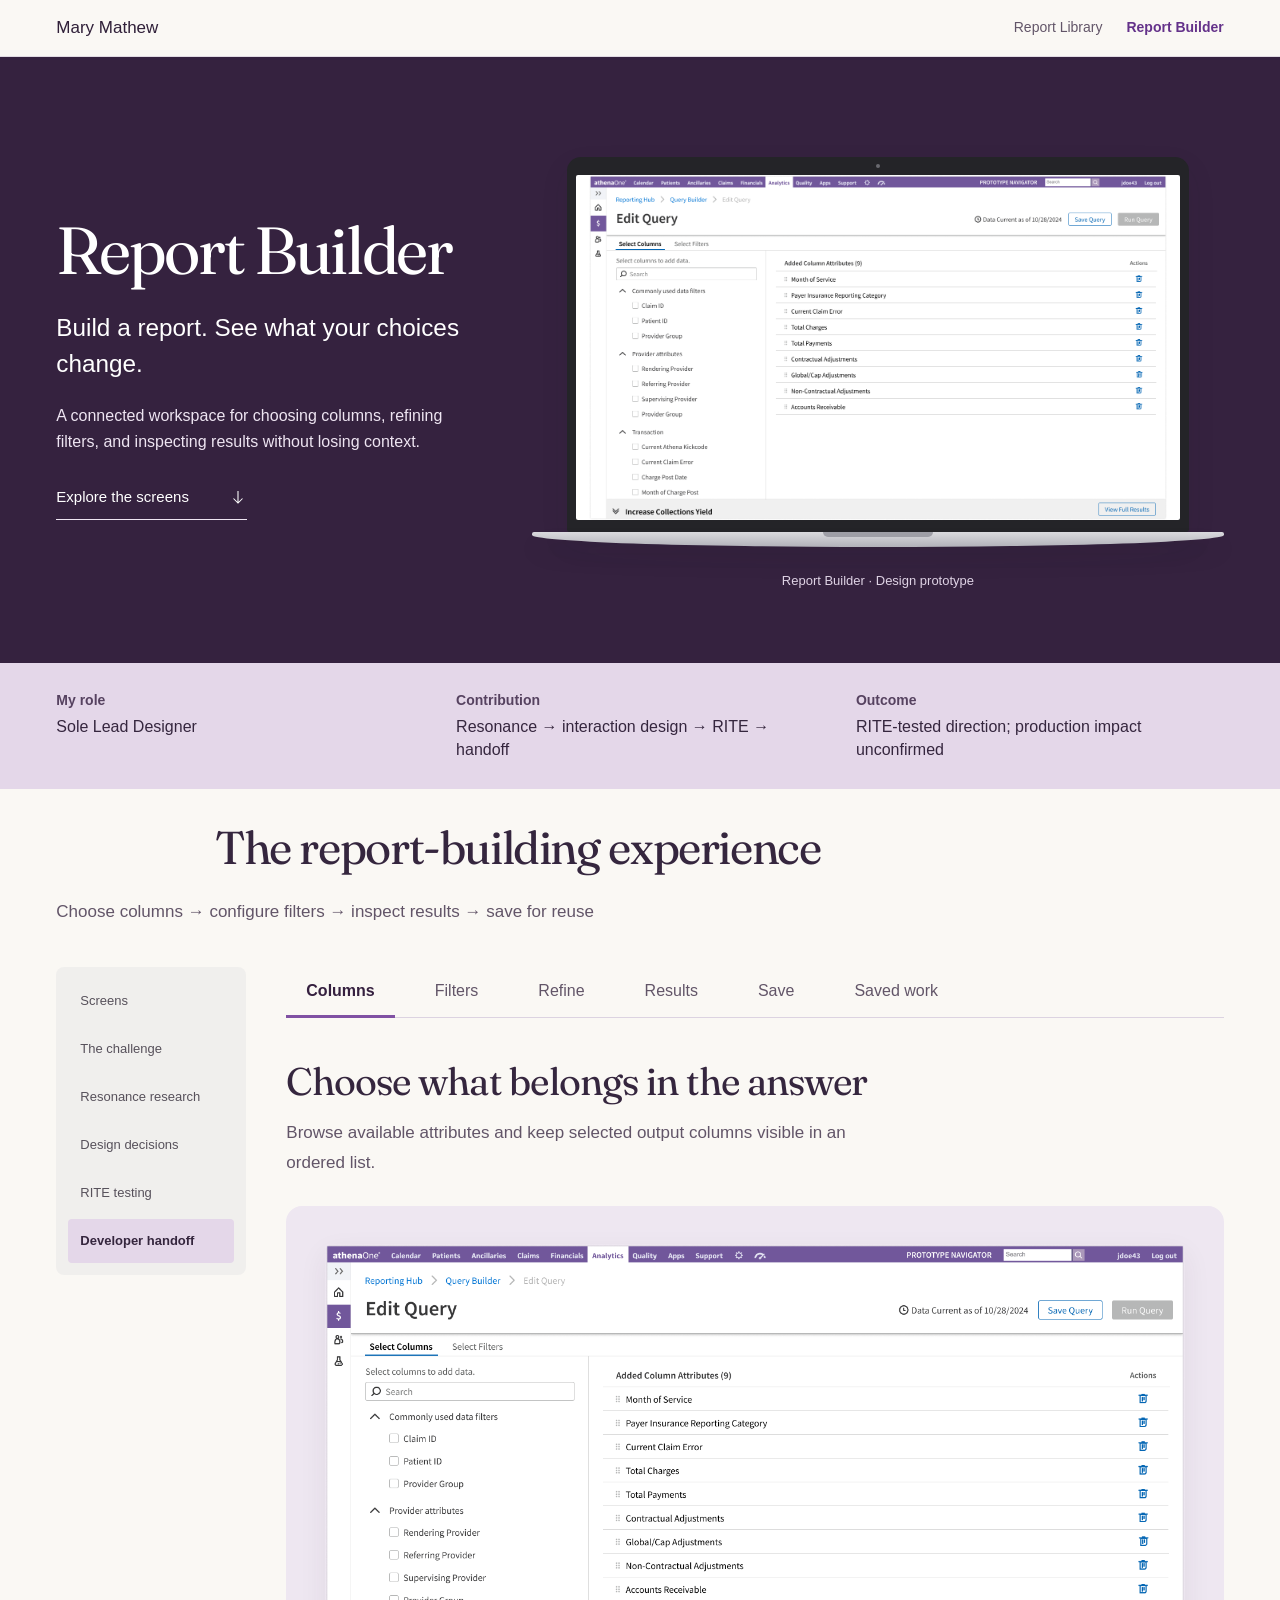
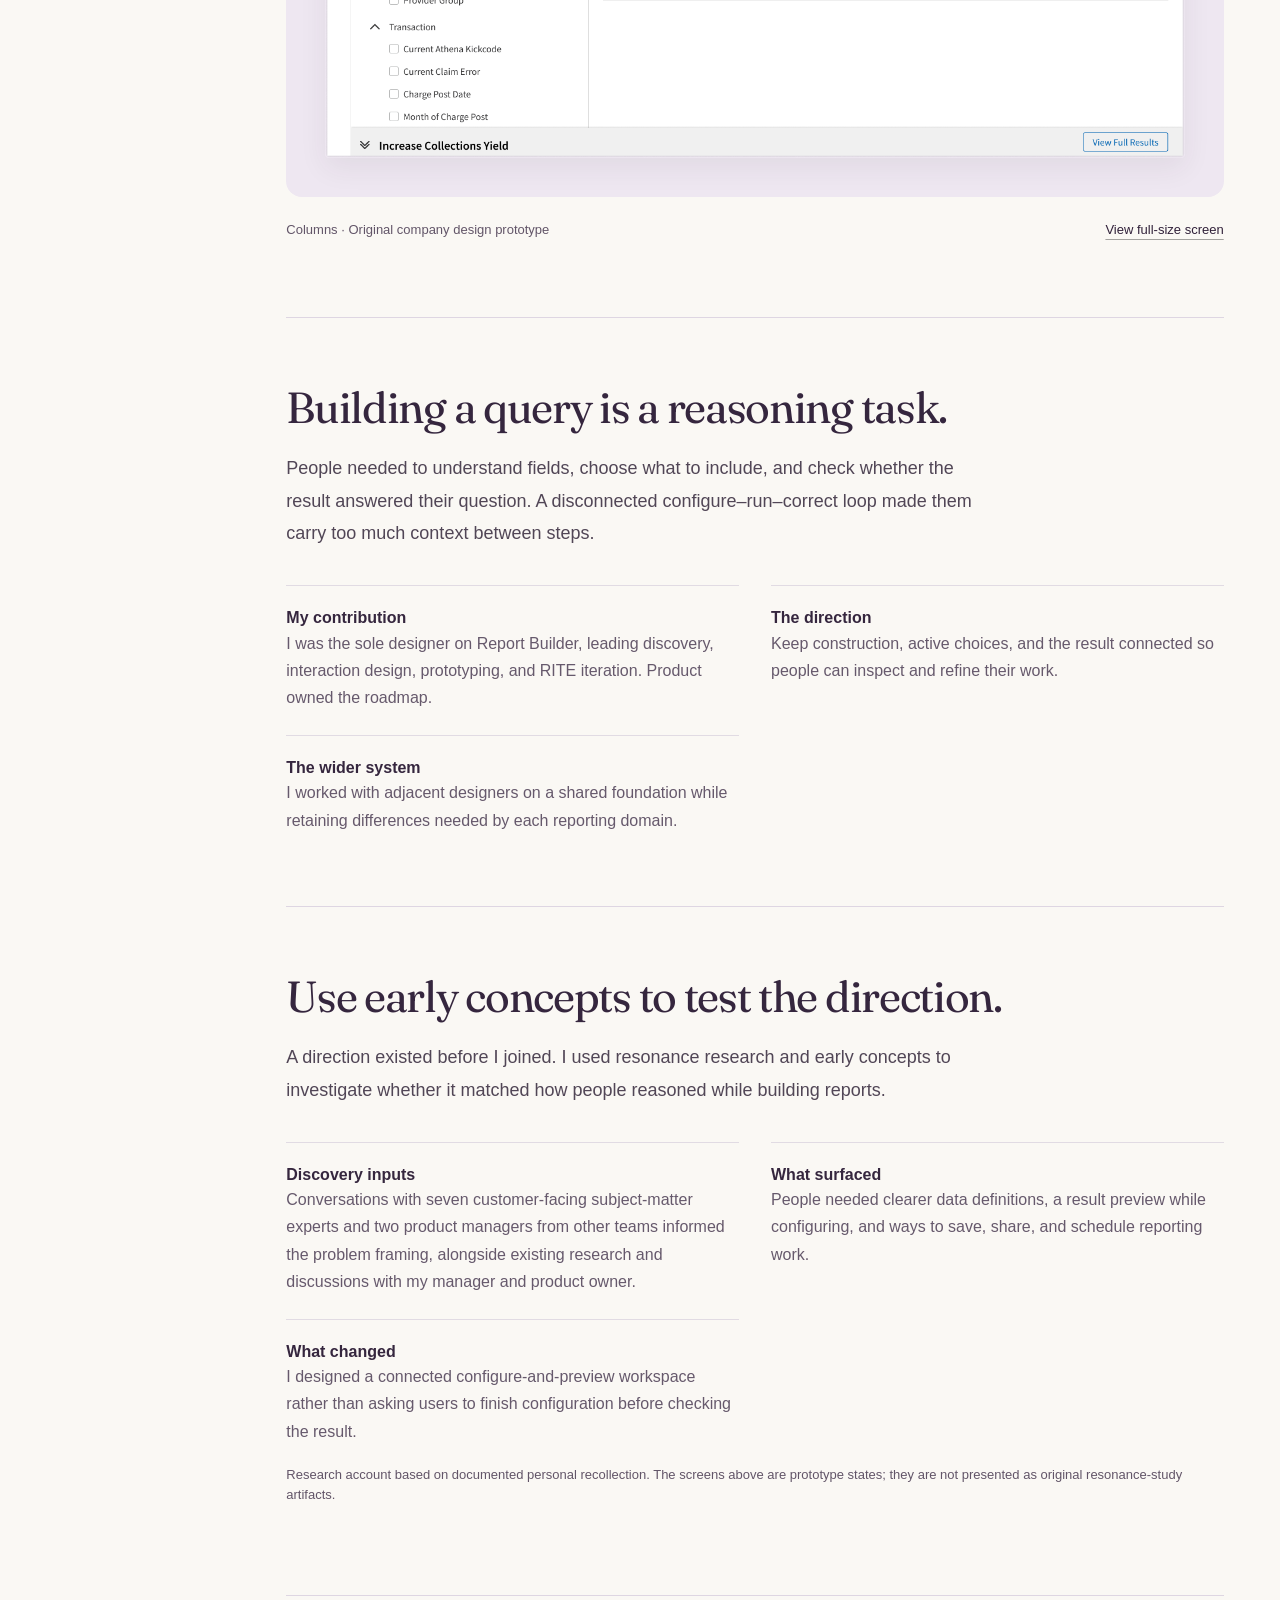
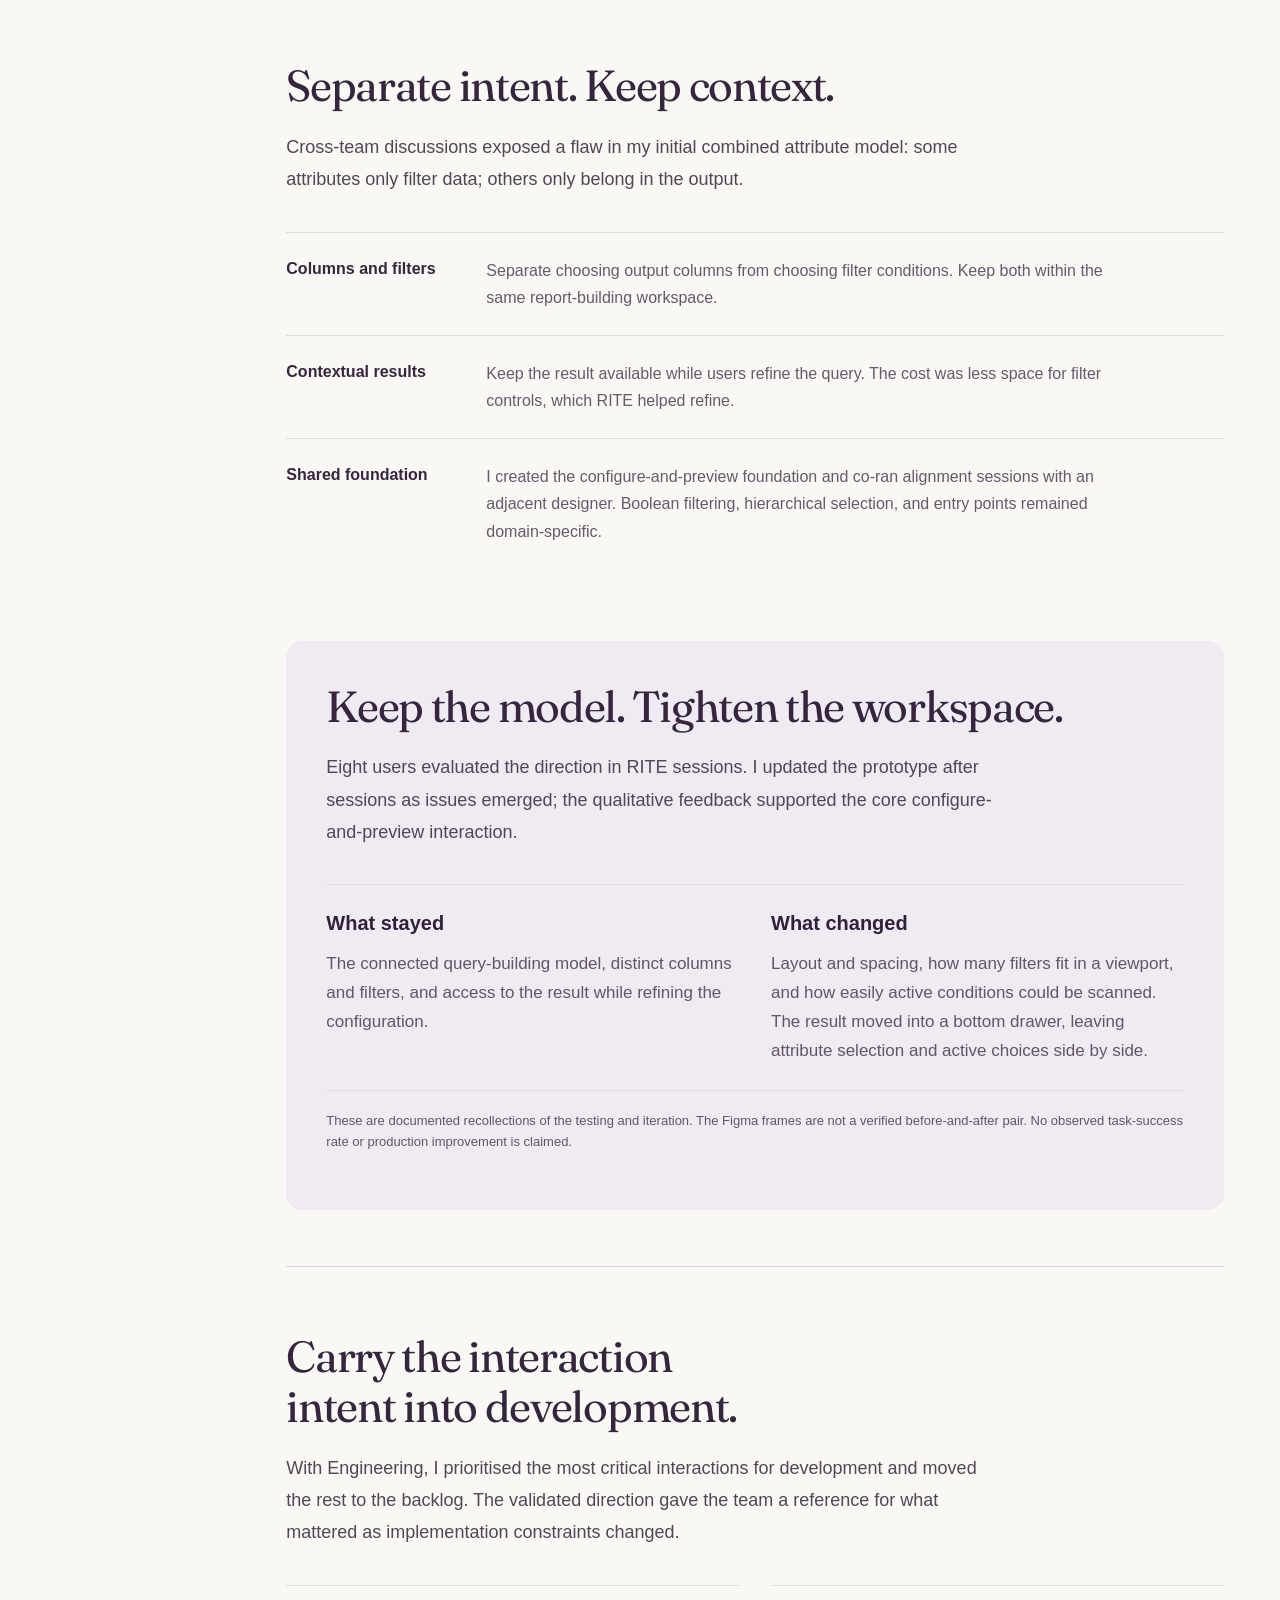
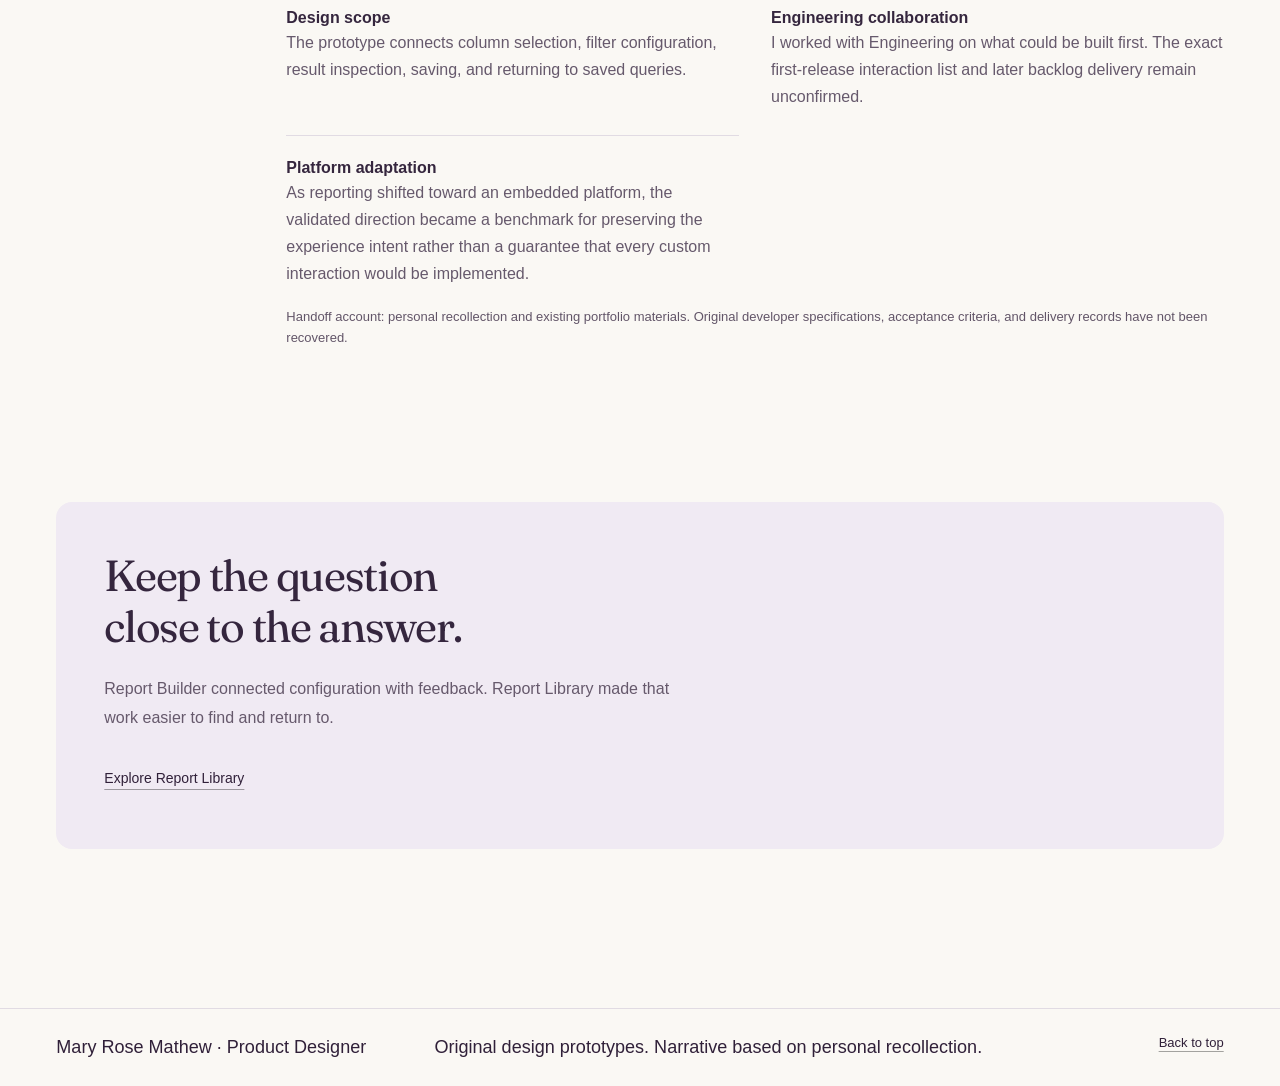
==== report-builder/index.html @ d2780795 "Add Report Builder case study and slim project navigation" ====
<!doctype html><html lang="en"><head><meta charset="utf-8"><meta name="viewport" content="width=device-width,initial-scale=1,viewport-fit=cover"><meta name="robots" content="noindex,nofollow,noarchive"><meta name="referrer" content="no-referrer"><title>Report Builder — Mary Rose Mathew</title><link rel="stylesheet" href="../style.css"><link rel="stylesheet" href="../presentation.css?v=20261110-rail-clearance"><link rel="stylesheet" href="../project-nav.css?v=slim-links1"></head><body class="rl-presentation builder-presentation"><a class="skip" href="#main">Skip to presentation</a><header class="presentation-header"><a href="#top" class="site-name">Mary Mathew</a><nav class="project-nav" aria-label="Reporting projects"><a href="../">Report Library</a><a href="./" aria-current="page">Report Builder</a></nav></header><main id="main"><section class="cover" id="top"><div class="cover-copy"><h1>Report <span class="title-library">Builder</span></h1><p class="cover-lede">Build a report. See what your choices change.</p><p class="cover-intro">A connected workspace for choosing columns, refining filters, and inspecting results without losing context.</p><a class="begin" href="#screen-title">Explore the screens <svg viewBox="0 0 24 24" aria-hidden="true"><path d="M12 4v16m-6-6 6 6 6-6"/></svg></a></div><figure class="hero-laptop"><a class="laptop-link" href="screens/edit.png" target="_blank" rel="noopener" aria-label="View Report Builder screen at full size"><div class="laptop-display"><span class="laptop-camera" aria-hidden="true"></span><img src="screens/edit.png" width="1448" height="865" alt="Report Builder column selection workspace displayed in a laptop screen." fetchpriority="high"></div><div class="laptop-base" aria-hidden="true"><span></span></div></a><figcaption>Report Builder · Design prototype</figcaption></figure><dl class="project-meta"><div><dt>My role</dt><dd>Sole Lead Designer</dd></div><div><dt>Contribution</dt><dd>Resonance → interaction design → RITE → handoff</dd></div><div><dt>Outcome</dt><dd>RITE-tested direction; production impact unconfirmed</dd></div></dl></section><section class="screen-showcase" id="final-screens" aria-labelledby="screen-title"><div class="screen-heading"><h2 id="screen-title">The report-building experience</h2></div><p class="builder-summary">Choose columns → configure filters → inspect results → save for reuse</p></section><div class="case-layout"><nav class="chapter-nav" aria-label="Presentation chapters"><a href="#final-home">Screens</a><a href="#context">The challenge</a><a href="#resonance">Resonance research</a><a href="#decisions">Design decisions</a><a href="#validation">RITE testing</a><a href="#handoff">Developer handoff</a></nav><div class="case-content"><section class="screen-showcase screen-panels" aria-label="Report Builder screens"><div class="screen-index" role="tablist" aria-label="Report Builder workflow"><button type="button" role="tab" id="tab-final-home" aria-controls="final-home" aria-selected="true" tabindex="0">Columns</button><button type="button" role="tab" id="tab-final-detail" aria-controls="final-detail" aria-selected="false" tabindex="-1">Filters</button><button type="button" role="tab" id="tab-final-configured" aria-controls="final-configured" aria-selected="false" tabindex="-1">Refine</button><button type="button" role="tab" id="tab-final-inbox" aria-controls="final-inbox" aria-selected="false" tabindex="-1">Results</button><button type="button" role="tab" id="tab-final-save" aria-controls="final-save" aria-selected="false" tabindex="-1">Save</button><button type="button" role="tab" id="tab-final-saved" aria-controls="final-saved" aria-selected="false" tabindex="-1">Saved work</button></div><article class="final-screen-story" id="final-home" role="tabpanel" aria-labelledby="tab-final-home" tabindex="0"><div class="screen-story-heading"><h3>Choose what belongs in the answer</h3><p>Browse available attributes and keep selected output columns visible in an ordered list.</p></div><figure class="product-screen original-screen"><a href="screens/edit.png" target="_blank" rel="noopener" aria-label="Open Columns screen at full size"><img src="screens/edit.png" alt="Report Builder prototype: Browse available attributes and keep selected output columns visible in an ordered list." loading="lazy" width="1448" height="865"></a><figcaption><span>Columns · Original company design prototype</span><a href="screens/edit.png" target="_blank" rel="noopener">View full-size screen</a></figcaption></figure></article><article class="final-screen-story" id="final-detail" role="tabpanel" aria-labelledby="tab-final-detail" tabindex="0" hidden><div class="screen-story-heading"><h3>Make the conditions explicit</h3><p>Choose filters separately from output columns, then inspect their configured values in the same workspace.</p></div><figure class="product-screen original-screen"><a href="screens/filters.png" target="_blank" rel="noopener" aria-label="Open Filters screen at full size"><img src="screens/filters.png" alt="Report Builder prototype: Choose filters separately from output columns, then inspect their configured values in the same workspace." loading="lazy" width="1448" height="865"></a><figcaption><span>Filters · Original company design prototype</span><a href="screens/filters.png" target="_blank" rel="noopener">View full-size screen</a></figcaption></figure></article><article class="final-screen-story" id="final-configured" role="tabpanel" aria-labelledby="tab-final-configured" tabindex="0" hidden><div class="screen-story-heading"><h3>Refine without losing the question</h3><p>Review an added attribute alongside the active configuration and the result drawer.</p></div><figure class="product-screen original-screen"><a href="screens/configured.png" target="_blank" rel="noopener" aria-label="Open Refine screen at full size"><img src="screens/configured.png" alt="Report Builder prototype: Review an added attribute alongside the active configuration and the result drawer." loading="lazy" width="1448" height="865"></a><figcaption><span>Refine · Original company design prototype</span><a href="screens/configured.png" target="_blank" rel="noopener">View full-size screen</a></figcaption></figure></article><article class="final-screen-story" id="final-inbox" role="tabpanel" aria-labelledby="tab-final-inbox" tabindex="0" hidden><div class="screen-story-heading"><h3>Inspect what the query returns</h3><p>The full result view carries the active conditions above the table, with a route back to editing.</p></div><figure class="product-screen original-screen"><a href="screens/preview.png" target="_blank" rel="noopener" aria-label="Open Results screen at full size"><img src="screens/preview.png" alt="Report Builder prototype: The full result view carries the active conditions above the table, with a route back to editing." loading="lazy" width="1448" height="865"></a><figcaption><span>Results · Original company design prototype</span><a href="screens/preview.png" target="_blank" rel="noopener">View full-size screen</a></figcaption></figure></article><article class="final-screen-story" id="final-save" role="tabpanel" aria-labelledby="tab-final-save" tabindex="0" hidden><div class="screen-story-heading"><h3>Give the configuration a place to return to</h3><p>Name the query, add a description, and choose its folder before saving.</p></div><figure class="product-screen original-screen"><a href="screens/save.png" target="_blank" rel="noopener" aria-label="Open Save screen at full size"><img src="screens/save.png" alt="Report Builder prototype: Name the query, add a description, and choose its folder before saving." loading="lazy" width="819" height="632"></a><figcaption><span>Save · Original company design prototype</span><a href="screens/save.png" target="_blank" rel="noopener">View full-size screen</a></figcaption></figure></article><article class="final-screen-story" id="final-saved" role="tabpanel" aria-labelledby="tab-final-saved" tabindex="0" hidden><div class="screen-story-heading"><h3>Return to a reusable query</h3><p>The saved-query destination connects one-off construction to repeat reporting work.</p></div><figure class="product-screen original-screen"><a href="screens/saved.png" target="_blank" rel="noopener" aria-label="Open Saved work screen at full size"><img src="screens/saved.png" alt="Report Builder prototype: The saved-query destination connects one-off construction to repeat reporting work." loading="lazy" width="1448" height="928"></a><figcaption><span>Saved work · Original company design prototype</span><a href="screens/saved.png" target="_blank" rel="noopener">View full-size screen</a></figcaption></figure></article></section><div class="reading-layout"><div class="chapters"><section class="chapter" id="context" aria-labelledby="context-title"><div class="chapter-heading"><h2 id="context-title">Building a query is a reasoning task.</h2><p class="chapter-intro">People needed to understand fields, choose what to include, and check whether the result answered their question. A disconnected configure–run–correct loop made them carry too much context between steps.</p></div><div class="insight-grid"><article class="insight"><h3>My contribution</h3><p>I was the sole designer on Report Builder, leading discovery, interaction design, prototyping, and RITE iteration. Product owned the roadmap.</p></article><article class="insight"><h3>The direction</h3><p>Keep construction, active choices, and the result connected so people can inspect and refine their work.</p></article><article class="insight"><h3>The wider system</h3><p>I worked with adjacent designers on a shared foundation while retaining differences needed by each reporting domain.</p></article></div></section><section class="chapter" id="resonance" aria-labelledby="resonance-title"><div class="chapter-heading"><h2 id="resonance-title">Use early concepts to test the direction.</h2><p class="chapter-intro">A direction existed before I joined. I used resonance research and early concepts to investigate whether it matched how people reasoned while building reports.</p></div><div class="insight-grid"><article class="insight"><h3>Discovery inputs</h3><p>Conversations with seven customer-facing subject-matter experts and two product managers from other teams informed the problem framing, alongside existing research and discussions with my manager and product owner.</p></article><article class="insight"><h3>What surfaced</h3><p>People needed clearer data definitions, a result preview while configuring, and ways to save, share, and schedule reporting work.</p></article><article class="insight"><h3>What changed</h3><p>I designed a connected configure-and-preview workspace rather than asking users to finish configuration before checking the result.</p></article></div><p class="representation-note">Research account based on documented personal recollection. The screens above are prototype states; they are not presented as original resonance-study artifacts.</p></section><section class="chapter" id="decisions" aria-labelledby="decisions-title"><div class="chapter-heading"><h2 id="decisions-title">Separate intent. Keep context.</h2><p class="chapter-intro">Cross-team discussions exposed a flaw in my initial combined attribute model: some attributes only filter data; others only belong in the output.</p></div><div class="insight-grid"><article class="insight"><h3>Columns and filters</h3><p>Separate choosing output columns from choosing filter conditions. Keep both within the same report-building workspace.</p></article><article class="insight"><h3>Contextual results</h3><p>Keep the result available while users refine the query. The cost was less space for filter controls, which RITE helped refine.</p></article><article class="insight"><h3>Shared foundation</h3><p>I created the configure-and-preview foundation and co-ran alignment sessions with an adjacent designer. Boolean filtering, hierarchical selection, and entry points remained domain-specific.</p></article></div></section><section class="chapter" id="validation" aria-labelledby="validation-title"><div class="chapter-heading"><h2 id="validation-title">Keep the model. Tighten the workspace.</h2><p class="chapter-intro">Eight users evaluated the direction in RITE sessions. I updated the prototype after sessions as issues emerged; the qualitative feedback supported the core configure-and-preview interaction.</p></div><div class="iteration-comparison"><article><h3>What stayed</h3><p>The connected query-building model, distinct columns and filters, and access to the result while refining the configuration.</p></article><article><h3>What changed</h3><p>Layout and spacing, how many filters fit in a viewport, and how easily active conditions could be scanned. The result moved into a bottom drawer, leaving attribute selection and active choices side by side.</p></article></div><p class="representation-note">These are documented recollections of the testing and iteration. The Figma frames are not a verified before-and-after pair. No observed task-success rate or production improvement is claimed.</p></section><section class="chapter" id="handoff" aria-labelledby="handoff-title"><div class="chapter-heading"><h2 id="handoff-title">Carry the interaction intent into development.</h2><p class="chapter-intro">With Engineering, I prioritised the most critical interactions for development and moved the rest to the backlog. The validated direction gave the team a reference for what mattered as implementation constraints changed.</p></div><div class="insight-grid"><article class="insight"><h3>Design scope</h3><p>The prototype connects column selection, filter configuration, result inspection, saving, and returning to saved queries.</p></article><article class="insight"><h3>Engineering collaboration</h3><p>I worked with Engineering on what could be built first. The exact first-release interaction list and later backlog delivery remain unconfirmed.</p></article><article class="insight"><h3>Platform adaptation</h3><p>As reporting shifted toward an embedded platform, the validated direction became a benchmark for preserving the experience intent rather than a guarantee that every custom interaction would be implemented.</p></article></div><p class="representation-note">Handoff account: personal recollection and existing portfolio materials. Original developer specifications, acceptance criteria, and delivery records have not been recovered.</p></section></div></div></div></div><section class="closing"><h2>Keep the question<br>close to the answer.</h2><p>Report Builder connected configuration with feedback. Report Library made that work easier to find and return to.</p><a href="../">Explore Report Library</a></section></main><footer><p>Mary Rose Mathew · Product Designer</p><p> Original design prototypes. Narrative based on personal recollection.</p><a href="#top">Back to top</a></footer><script src="presentation.js"></script></body></html>
---- style.css ----
/* Portfolio — Mary Rose Mathew
   Editorial, restrained, product-designer-forward.
   Inspired by high-quality practitioner portfolios; visual identity is original. */

@import url('https://fonts.googleapis.com/css2?family=Fraunces:opsz,wght@9..144,400;9..144,500&display=swap');

*, *::before, *::after { box-sizing: border-box; }
* { margin: 0; padding: 0; }

:root {
  /* Color */
  --ink: #171717;
  --ink-soft: #3a3a3a;
  --muted: #767472;
  --border: #e8e5df;
  --bg: #faf9f7;
  --panel: #f2f0eb;
  --panel-hover: #eae7e0;
  --paper: #f3f1ec;
  --paper-border: #ddd8cf;
  --accent: #315f99;

  /* Type */
  --font-display: 'Fraunces', 'Iowan Old Style', Georgia, 'Times New Roman', serif;
  --font-body: -apple-system, BlinkMacSystemFont, "Segoe UI", Inter, Roboto, Helvetica, Arial, sans-serif;

  /* Space */
  --space-1: 0.5rem;
  --space-2: 1rem;
  --space-3: 1.5rem;
  --space-4: 2rem;
  --space-5: 3rem;
  --space-6: 5rem;
  --space-7: 7rem;

  /* Layout — width tiers (maximum boundaries) */
  --w-narrow: 840px;
  --w-reading: 920px;
  --w-content: 1300px;
  --w-wide: 1480px;

  /* Layout — semantic primitives */
  --page-gutter: 1.5rem;
}

html {
  font-size: 17px;
  scroll-behavior: smooth;
  -webkit-text-size-adjust: 100%;
}
body {
  font-family: var(--font-body);
  color: var(--ink);
  background: var(--bg);
  line-height: 1.6;
  -webkit-font-smoothing: antialiased;
  -moz-osx-font-smoothing: grayscale;
  font-feature-settings: "kern" 1;
}

/* Containers — semantic layout tiers */
.container {
  max-width: var(--w-reading);
  margin: 0 auto;
  padding: 0 var(--page-gutter);
}

.container-reading {
  max-width: var(--w-reading);
  margin: 0 auto;
  padding: 0 var(--page-gutter);
}

.container-content {
  max-width: var(--w-content);
  margin: 0 auto;
  padding: 0 var(--page-gutter);
}

.container-wide {
  max-width: var(--w-wide);
  margin: 0 auto;
  padding: 0 var(--page-gutter);
}

/* Site nav */
.site-nav {
  padding: var(--space-3) 0;
  background: var(--bg);
  border-bottom: 1px solid var(--border);
}
.site-nav .nav-inner {
  max-width: var(--w-wide);
  margin: 0 auto;
  padding: 0 var(--page-gutter);
  display: flex;
  justify-content: space-between;
  align-items: center;
  flex-wrap: wrap;
  gap: var(--space-2);
}
.site-nav .site-name {
  font-family: var(--font-display);
  font-weight: 500;
  font-size: 1.0625rem;
  color: var(--ink);
  text-decoration: none;
  letter-spacing: -0.005em;
}
.site-nav ul {
  list-style: none;
  display: flex;
  gap: var(--space-4);
  margin: 0;
  padding: 0;
}
.site-nav li { margin: 0; }
.site-nav a {
  color: var(--ink);
  text-decoration: none;
  font-size: 0.9375rem;
  font-weight: 400;
}
.site-nav a:hover {
  color: var(--ink);
  text-decoration: underline;
  text-underline-offset: 4px;
  text-decoration-thickness: 1px;
}
.site-nav a:focus-visible { outline-color: var(--ink); }
.site-nav a.disabled {
  color: var(--muted);
  cursor: not-allowed;
}

/* Main */
main { padding: 0 0 var(--space-7); }
body:not(.home-page):not(.reporting-work-page) main { padding-top: var(--space-4); }

/* Work overview — concise role and scope */
.work-snapshot {
  padding: var(--space-6) 0;
  background: var(--bg);
}
.work-snapshot h2 {
  margin: var(--space-1) 0 var(--space-4);
  font-size: clamp(1.5rem, 3vw, 2.25rem);
}
.work-snapshot-grid {
  display: grid;
  grid-template-columns: repeat(5, minmax(0, 1fr));
  gap: 0;
  margin: 0;
  padding: var(--space-4) var(--space-3);
  background: var(--paper);
  border: 1px solid var(--paper-border);
  border-radius: 0;
}
.work-snapshot-grid > div {
  padding: 0 var(--space-3);
  border-left: 1px solid var(--paper-border);
}
.work-snapshot-grid > div:first-child { padding-left: 0; border-left: 0; }
.work-snapshot-grid > div:last-child { padding-right: 0; }
.work-snapshot-grid dt {
  margin-bottom: var(--space-1);
  color: var(--accent);
  font-size: 0.75rem;
  font-weight: 600;
  letter-spacing: 0.1em;
  text-transform: uppercase;
}
.work-snapshot-grid dd {
  margin: 0;
  color: var(--ink-soft);
  font-size: 0.95rem;
  line-height: 1.5;
}

/* Reporting overview — synthesis band */
.ecosystem-themes {
  background: var(--paper);
  border-top: 1px solid var(--paper-border);
  border-bottom: 1px solid var(--paper-border);
}
.ecosystem-themes .eyebrow { color: var(--accent); }
.ecosystem-themes h2 { color: var(--ink); }

/* Case-study evidence */
.workshop-evidence {
  margin: var(--space-4) 0 var(--space-5);
  padding: var(--space-3);
  background: var(--paper);
  border: 1px solid var(--paper-border);
}
.workshop-evidence img {
  display: block;
  width: 100%;
  height: auto;
  border: 1px solid var(--paper-border);
}
.workshop-evidence figcaption {
  margin-top: var(--space-2);
  color: var(--ink-soft);
  font-size: 0.8rem;
  line-height: 1.6;
}
.workshop-evidence figcaption strong { color: var(--ink); }

/* About page */
.about-page { padding-top: var(--space-6); }

/* --------------------------------------------------------
   Home
   -------------------------------------------------------- */

/* Hero */
.hero {
  padding: var(--space-6) 0;
}
/* .hero-inner is a marker class for hero-specific 2-col grid at ≥900px
   (defined below in the responsive block). Container behavior comes from
   applying .container-wide alongside it. */
.hero-name {
  font-family: var(--font-display);
  font-size: clamp(2.5rem, 7vw, 4.5rem);
  font-weight: 400;
  line-height: 1.05;
  letter-spacing: -0.02em;
  margin-bottom: var(--space-4);
  color: var(--ink);
}
.hero-positioning {
  font-family: var(--font-display);
  font-size: clamp(1.375rem, 3vw, 1.875rem);
  line-height: 1.35;
  letter-spacing: -0.005em;
  font-weight: 400;
  color: var(--ink);
  max-width: 820px;
  margin-bottom: var(--space-3);
}
.hero-support {
  font-size: 1.0625rem;
  color: var(--muted);
  max-width: 640px;
  margin-bottom: var(--space-5);
  line-height: 1.55;
}
.hero-cta {
  display: flex;
  gap: var(--space-2);
  flex-wrap: wrap;
}

/* Hero — 2-column composition (intro left, portrait right).
   Stacks to a single column below 900px. */
.hero-content { max-width: 640px; }
.hero-visual { display: none; }

@media (min-width: 900px) {
  .hero-inner {
    display: grid;
    grid-template-columns: minmax(0, 1.35fr) minmax(280px, 1fr);
    gap: var(--space-6);
    align-items: start;
  }
  .hero-content { max-width: none; }
  .hero-visual { display: block; }
}

/* Portrait image — 3:4 aspect ratio matches the source photo (1086×1448). */
.hero-portrait {
  width: 100%;
  height: auto;
  aspect-ratio: 3 / 4;
  object-fit: cover;
  border-radius: 0;
  display: block;
  background: var(--panel);
}

/* Buttons */
.btn {
  display: inline-block;
  padding: 0.75rem 1.35rem;
  border-radius: 0;
  font-size: 0.9375rem;
  font-weight: 500;
  text-decoration: none;
  transition: background 0.15s ease, color 0.15s ease, border-color 0.15s ease;
  border: 1px solid transparent;
  font-family: var(--font-body);
  line-height: 1.2;
}
.btn-primary {
  background: var(--ink);
  color: var(--bg);
  border-color: var(--ink);
}
.btn-primary:hover {
  background: var(--ink-soft);
  border-color: var(--ink-soft);
  text-decoration: none;
}
.btn-secondary {
  background: transparent;
  color: var(--ink);
  border-color: var(--ink);
}
.btn-secondary:hover {
  background: var(--ink);
  color: var(--bg);
  text-decoration: none;
}

/* Sections */
.section {
  padding: var(--space-6) 0;
  border-top: 1px solid var(--border);
}
.section-first { border-top: none; }
.section-eyebrow {
  font-size: 0.75rem;
  text-transform: uppercase;
  letter-spacing: 0.14em;
  color: var(--muted);
  font-weight: 500;
  margin-bottom: var(--space-3);
}
.section-title {
  font-family: var(--font-display);
  font-size: clamp(1.75rem, 4vw, 2.5rem);
  font-weight: 400;
  letter-spacing: -0.015em;
  line-height: 1.1;
  margin-bottom: var(--space-3);
  color: var(--ink);
}
.section-lead {
  font-size: 1.125rem;
  color: var(--ink-soft);
  max-width: var(--w-reading);
  margin-bottom: var(--space-5);
  line-height: 1.55;
}

/* Work group heading */
.work-group-header { margin-bottom: var(--space-4); }
.work-group-title {
  font-family: var(--font-display);
  font-size: clamp(1.5rem, 3vw, 2.25rem);
  font-weight: 400;
  letter-spacing: -0.01em;
  line-height: 1.15;
  margin-bottom: var(--space-2);
}
.work-group-desc {
  color: var(--ink-soft);
  font-size: 1.0625rem;
  max-width: 720px;
  line-height: 1.6;
  margin-bottom: var(--space-2);
}
.work-group-link {
  display: inline-block;
  margin-top: var(--space-1);
  font-size: 0.9375rem;
  color: var(--ink);
  text-decoration: underline;
  text-underline-offset: 4px;
  text-decoration-color: rgba(0, 0, 0, 0.3);
}
.work-group-link:hover { text-decoration-color: var(--ink); }

/* Work grid */
.work-grid {
  display: grid;
  grid-template-columns: 1fr;
  gap: var(--space-3);
  margin-top: var(--space-4);
}
@media (min-width: 780px) {
  .work-grid { grid-template-columns: repeat(3, 1fr); gap: var(--space-3); }
}
.work-card {
  background: var(--panel);
  border-radius: 0;
  padding: var(--space-4);
  text-decoration: none;
  color: inherit;
  display: flex;
  flex-direction: column;
  transition: background 0.15s ease, transform 0.15s ease;
  min-height: 280px;
  border: 1px solid transparent;
}
.work-card:hover { background: var(--panel-hover); transform: translateY(-2px); text-decoration: none; }
.work-card.is-placeholder {
  background: transparent;
  border: 1px dashed #c8c5be;
  cursor: default;
}
.work-card.is-placeholder:hover { background: transparent; transform: none; }
.work-card-label {
  font-size: 0.75rem;
  text-transform: uppercase;
  letter-spacing: 0.12em;
  color: var(--muted);
  font-weight: 500;
  margin-bottom: var(--space-2);
}
.work-card-title {
  font-family: var(--font-display);
  font-size: 1.375rem;
  font-weight: 400;
  line-height: 1.2;
  letter-spacing: -0.01em;
  margin-bottom: var(--space-2);
  color: var(--ink);
}
.work-card-desc {
  font-size: 0.9375rem;
  color: var(--ink-soft);
  line-height: 1.55;
  margin-bottom: var(--space-3);
  flex: 1;
}
.work-card-cta {
  font-size: 0.875rem;
  color: var(--ink);
  font-weight: 500;
}

/* Strengths grid */
.strengths {
  display: grid;
  grid-template-columns: 1fr;
  gap: var(--space-4);
  margin-top: var(--space-4);
}
@media (min-width: 720px) {
  .strengths { grid-template-columns: 1fr 1fr; gap: var(--space-5); }
}
.strength-title {
  font-family: var(--font-display);
  font-size: 1.25rem;
  font-weight: 500;
  margin-bottom: var(--space-1);
  color: var(--ink);
  letter-spacing: -0.005em;
}
.strength-desc {
  color: var(--ink-soft);
  font-size: 0.9375rem;
  line-height: 1.6;
}

/* Embedded process diagram in the thinking article — figure wrapper +
   small caption. Diagram itself uses the same .op-* classes as Home. */
.op-embed {
  margin: var(--space-5) auto;
  padding: 0 var(--space-3);
}
.op-embed .op { margin: 0; }
.op-caption {
  margin: var(--space-3) auto 0;
  max-width: var(--w-reading);
  font-size: 0.8125rem;
  color: var(--muted);
  line-height: 1.5;
  text-align: center;
  font-style: italic;
}

/* Double Diamond process diagram — Home "How I work" section.
   Desktop: SVG diamonds at top with numbered activity nodes,
   activity cards below in a 7-column grid, subtle Learn → Discover
   return arc, leadership foundation as continuous behaviors below.
   Mobile/tablet: text-only DD phase header, cards stacked vertically.

   Visual priority (heaviest → lightest):
     1. Double Diamond phases
     2. Seven activities
     3. Divergence / convergence
     4. Leadership foundation
     5. Continuous-learning return
     6. AI detail

   Restrained terracotta accent (#a86238) used only for the return
   arc and the AI-assisted-exploration phrase. */
:root {
  --accent-warm: #a86238;
}

.op {
  margin: var(--space-4) 0 var(--space-5);
}

/* --- Double Diamond SVG (desktop) --- */
.op-dd {
  display: none;
}
.op-dd svg {
  width: 100%;
  height: auto;
  display: block;
  max-width: 100%;
}

/* Phase labels — DISCOVER · DEFINE · DEVELOP · DELIVER */
.op-phase {
  font-family: var(--font-body);
  font-size: 12px;
  font-weight: 600;
  fill: var(--ink);
  letter-spacing: 0.18em;
  text-anchor: middle;
}

/* Diamond outlines — the recognizable DD shape */
.op-diamond {
  fill: none;
  stroke: var(--ink);
  stroke-width: 1.5;
  stroke-linejoin: round;
}

/* Vertical divider through diamond centre — shows diverge/converge split */
.op-divider {
  stroke: var(--ink);
  stroke-width: 1;
  opacity: 0.28;
  stroke-dasharray: 2 3;
}

/* Bridges — thin dashed line between diamonds and after Deliver */
.op-bridge {
  stroke: var(--muted);
  stroke-width: 1;
  stroke-dasharray: 3 4;
}

/* Activity nodes on the diamond */
.op-node {
  fill: var(--bg);
  stroke: var(--ink);
  stroke-width: 1.25;
}
.op-node-tail {
  stroke-dasharray: 2 3;
  opacity: 0.9;
}

.op-num {
  font-family: var(--font-display);
  font-size: 12px;
  font-weight: 500;
  fill: var(--ink);
  text-anchor: middle;
  dominant-baseline: central;
  font-feature-settings: "tnum" 1;
  letter-spacing: 0.02em;
}

/* --- Mobile / tablet DD text header --- */
.op-dd-mobile {
  display: block;
  padding-bottom: var(--space-2);
  margin-bottom: var(--space-3);
  border-bottom: 1px solid var(--border);
  font-family: var(--font-body);
  font-size: 0.65rem;
  font-weight: 600;
  color: var(--ink);
  letter-spacing: 0.18em;
  text-transform: uppercase;
  text-align: center;
  display: flex;
  justify-content: center;
  align-items: center;
  gap: 0.6rem;
  flex-wrap: wrap;
}
.op-dd-mobile span:not(:nth-child(2n)) { color: var(--ink); }
.op-dd-mobile span:nth-child(2n) { color: var(--muted); opacity: 0.5; }

/* --- Activity cards below the DD --- */
.op-cards {
  list-style: none;
  padding: 0;
  margin: 0;
  display: grid;
  gap: var(--space-3);
  grid-template-columns: 1fr;
}
.op-card {
  padding: 0;
}
.op-num-label {
  display: block;
  font-family: var(--font-display);
  font-size: 0.7rem;
  color: var(--muted);
  font-weight: 500;
  letter-spacing: 0.06em;
  font-feature-settings: "tnum" 1;
  margin-bottom: 0.35rem;
}
.op-name {
  font-family: var(--font-display);
  font-size: 1rem;
  font-weight: 500;
  line-height: 1.22;
  letter-spacing: -0.01em;
  color: var(--ink);
  margin: 0 0 0.4rem 0;
}
.op-desc {
  font-size: 0.8125rem;
  color: var(--muted);
  line-height: 1.55;
  margin: 0;
}

/* AI-assisted exploration — restrained terracotta accent, inside stage 04 only */
.op-ai {
  color: var(--accent-warm);
  font-style: italic;
}

/* --- Learn → Discover return arc (desktop only) --- */
.op-return {
  display: none;
}
.op-return svg {
  width: 100%;
  height: 60px;
  display: block;
  overflow: visible;
}
.op-return-path {
  fill: none;
  stroke: var(--accent-warm);
  stroke-width: 1;
  opacity: 0.75;
  stroke-dasharray: 3 4;
}
.op-return-label {
  font-family: var(--font-display);
  font-size: 11px;
  font-style: italic;
  fill: var(--accent-warm);
  text-anchor: middle;
  opacity: 0.9;
}

/* --- Simplified cycle indicator (mobile / tablet) --- */
.op-cycle-simple {
  margin: var(--space-3) 0 0;
  padding-top: var(--space-2);
  border-top: 1px dashed var(--border);
  font-family: var(--font-display);
  font-style: italic;
  font-size: 0.8125rem;
  color: var(--accent-warm);
  text-align: center;
}
.op-cycle-arrow {
  margin-right: 6px;
  font-style: normal;
  font-size: 1rem;
}

/* --- Leadership foundation (all viewports) --- */
.op-foundation {
  margin-top: var(--space-4);
  padding: 0.65rem 0;
  border-top: 1px solid var(--border);
  border-bottom: 1px solid var(--border);
  display: flex;
  justify-content: space-between;
  align-items: center;
  gap: var(--space-2);
  font-family: var(--font-body);
  font-size: 0.65rem;
  font-weight: 500;
  color: var(--muted);
  letter-spacing: 0.18em;
  text-transform: uppercase;
}
.op-foundation span { flex: 1; text-align: center; }
.op-foundation span:first-child { text-align: left; }
.op-foundation span:last-child { text-align: right; }

/* --- Tablet: 2-column card grid --- */
@media (min-width: 600px) {
  .op-cards {
    grid-template-columns: repeat(2, 1fr);
  }
}

/* --- Desktop: DD visible, 7-column card grid, return arc visible --- */
@media (min-width: 900px) {
  .op-dd {
    display: block;
    margin-bottom: var(--space-3);
  }
  .op-dd-mobile { display: none; }

  .op-cards {
    grid-template-columns: repeat(7, 1fr);
    gap: var(--space-2);
  }

  .op-return {
    display: block;
    margin-top: var(--space-2);
  }
  .op-cycle-simple { display: none; }
}

/* --------------------------------------------------------
   Reporting ecosystem map — reconstructed editorial SVG.
   Used on the Reporting cluster hero and inside the Report
   Library case study. Same visual language as the Double
   Diamond diagram: muted line weights, dashed flow lines,
   restrained type.
   -------------------------------------------------------- */

.em-figure {
  margin: var(--space-5) auto var(--space-4);
  padding: 0 var(--page-gutter);
}
/* Breakout — allows the diagram to escape a reading-width article
   container (Report Library case study uses .container = 720px). */
.em-figure-breakout {
  position: relative;
  left: 50%;
  transform: translateX(-50%);
  width: min(calc(100vw - 2 * var(--page-gutter)), var(--w-content));
  padding: 0;
}
.em-eyebrow {
  font-size: 0.7rem;
  text-transform: uppercase;
  letter-spacing: 0.14em;
  color: var(--muted);
  font-weight: 500;
  margin-bottom: var(--space-2);
  text-align: center;
}
.em-svg {
  width: 100%;
  height: auto;
  display: block;
  max-width: 100%;
}
.em-caption {
  margin: var(--space-3) auto 0;
  max-width: var(--w-reading);
  font-size: 0.8125rem;
  color: var(--muted);
  line-height: 1.55;
  text-align: center;
  font-style: italic;
}

/* SVG element styles */
.em-frame {
  fill: none;
  stroke: var(--muted);
  stroke-width: 1;
  stroke-dasharray: 4 5;
  opacity: 0.55;
}
.em-frame-label {
  font-family: var(--font-body);
  font-size: 11px;
  font-weight: 600;
  fill: var(--muted);
  letter-spacing: 0.18em;
  text-anchor: middle;
  text-transform: uppercase;
}
.em-section-label {
  font-family: var(--font-body);
  font-size: 10.5px;
  font-weight: 500;
  fill: var(--muted);
  letter-spacing: 0.14em;
  text-anchor: middle;
  text-transform: uppercase;
}
.em-source {
  fill: var(--bg);
  stroke: var(--ink);
  stroke-width: 1.25;
}
.em-source-name {
  font-family: var(--font-body);
  font-size: 12px;
  font-weight: 600;
  fill: var(--ink);
  letter-spacing: 0.1em;
  text-anchor: middle;
  text-transform: uppercase;
}
.em-source-desc {
  font-family: var(--font-body);
  font-size: 11px;
  fill: var(--muted);
  text-anchor: middle;
}
.em-flow {
  fill: none;
  stroke: var(--muted);
  stroke-width: 1;
  stroke-dasharray: 3 4;
}
.em-flow-solid {
  fill: none;
  stroke: var(--ink);
  stroke-width: 1.25;
}
.em-library {
  fill: var(--panel);
  stroke: var(--ink);
  stroke-width: 1.5;
}
.em-library-eyebrow {
  font-family: var(--font-body);
  font-size: 10.5px;
  font-weight: 600;
  fill: var(--muted);
  letter-spacing: 0.16em;
  text-anchor: middle;
  text-transform: uppercase;
}
.em-library-title {
  font-family: var(--font-display);
  font-size: 22px;
  font-weight: 500;
  fill: var(--ink);
  letter-spacing: -0.005em;
  text-anchor: middle;
}
.em-library-desc {
  font-family: var(--font-body);
  font-size: 12px;
  fill: var(--ink-soft);
  text-anchor: middle;
}
.em-user-label {
  font-family: var(--font-display);
  font-size: 14px;
  font-style: italic;
  fill: var(--ink);
  text-anchor: middle;
}
.em-user-desc {
  font-family: var(--font-body);
  font-size: 11px;
  fill: var(--muted);
  text-anchor: middle;
}

/* --------------------------------------------------------
   Reinforcing loop diagram — Report Library case study.
   Cyclical arrangement of 4 nodes with clockwise curved
   arrows. Reuses .em-figure wrapper for consistency;
   loop-specific classes are prefixed .rl-*.
   -------------------------------------------------------- */
.rl-node {
  fill: var(--bg);
  stroke: var(--ink);
  stroke-width: 1.25;
}
.rl-num {
  font-family: var(--font-display);
  font-size: 12.5px;
  font-weight: 500;
  fill: var(--muted);
  letter-spacing: 0.04em;
  text-anchor: middle;
  font-feature-settings: "tnum" 1;
}
.rl-node-title {
  font-family: var(--font-body);
  font-size: 12px;
  fill: var(--ink);
  text-anchor: middle;
}
.rl-arrow {
  fill: none;
  stroke: var(--ink);
  stroke-width: 1.5;
}
.rl-center-eyebrow {
  font-family: var(--font-body);
  font-size: 10.5px;
  font-weight: 600;
  fill: var(--muted);
  letter-spacing: 0.18em;
  text-anchor: middle;
  text-transform: uppercase;
}

/* --------------------------------------------------------
   Reporting lifecycle flow — Report Library case study.
   7-stage horizontal spine with numbered circle nodes,
   stage names, and short descriptions beneath.
   Reuses .em-figure wrapper for consistency.
   -------------------------------------------------------- */
.lf-header {
  font-family: var(--font-display);
  font-size: 15px;
  font-weight: 500;
  fill: var(--ink);
  letter-spacing: -0.005em;
  text-anchor: middle;
}
.lf-subheader {
  font-family: var(--font-display);
  font-size: 12px;
  fill: var(--muted);
  font-style: italic;
  text-anchor: middle;
}
.lf-spine {
  fill: none;
  stroke: var(--ink);
  stroke-width: 1;
}
.lf-node {
  fill: var(--bg);
  stroke: var(--ink);
  stroke-width: 1.25;
}
.lf-num {
  font-family: var(--font-display);
  font-size: 12.5px;
  font-weight: 500;
  fill: var(--ink);
  text-anchor: middle;
  font-feature-settings: "tnum" 1;
  dominant-baseline: central;
}
.lf-stage {
  font-family: var(--font-body);
  font-size: 12px;
  font-weight: 600;
  fill: var(--ink);
  letter-spacing: 0.08em;
  text-anchor: middle;
  text-transform: uppercase;
}
.lf-desc {
  font-family: var(--font-body);
  font-size: 11px;
  fill: var(--muted);
  text-anchor: middle;
}

/* Thinking list */
.thinking-list {
  list-style: none;
  padding: 0;
  margin: var(--space-4) 0 0;
}
.thinking-item {
  border-top: 1px solid var(--border);
  padding: var(--space-4) 0;
}
.thinking-item:first-child { border-top: none; padding-top: 0; }
.thinking-item.is-forthcoming {
  opacity: 0.65;
}
.thinking-item.is-forthcoming .thinking-title {
  color: var(--muted);
}
.thinking-label {
  font-size: 0.75rem;
  text-transform: uppercase;
  letter-spacing: 0.12em;
  color: var(--muted);
  font-weight: 500;
  margin-bottom: var(--space-1);
}
.thinking-title {
  font-family: var(--font-display);
  font-size: 1.5rem;
  font-weight: 400;
  line-height: 1.2;
  letter-spacing: -0.01em;
  margin-bottom: var(--space-2);
}
.thinking-title a { color: var(--ink); text-decoration: none; }
.thinking-title a:hover { text-decoration: underline; text-underline-offset: 4px; text-decoration-thickness: 1px; }
.thinking-excerpt {
  color: var(--ink-soft);
  font-size: 1rem;
  line-height: 1.6;
  max-width: var(--w-reading);
}

/* About preview */
.about-preview { max-width: var(--w-reading); }
.about-preview p {
  font-size: 1.0625rem;
  color: var(--ink-soft);
  line-height: 1.65;
  margin-bottom: var(--space-2);
}
.about-link {
  display: inline-block;
  margin-top: var(--space-2);
  font-size: 0.9375rem;
  color: var(--ink);
  text-decoration: underline;
  text-underline-offset: 4px;
  text-decoration-color: rgba(0, 0, 0, 0.3);
}
.about-link:hover { text-decoration-color: var(--ink); }

/* Contact */
.contact-block { max-width: var(--w-reading); }
.contact-title {
  font-family: var(--font-display);
  font-size: clamp(1.5rem, 3vw, 2rem);
  font-weight: 400;
  letter-spacing: -0.01em;
  line-height: 1.15;
  margin-bottom: var(--space-2);
}
.contact-desc {
  color: var(--muted);
  font-size: 1rem;
  margin-bottom: var(--space-3);
  line-height: 1.6;
}

/* --------------------------------------------------------
   Article / case-study prose
   Applies to Report Library, Report Builder, Thinking, About
   -------------------------------------------------------- */

h1, h2, h3, h4 { line-height: 1.25; font-weight: 500; }
h1 {
  font-family: var(--font-display);
  font-size: clamp(2rem, 5vw, 3rem);
  font-weight: 400;
  letter-spacing: -0.015em;
  margin-bottom: var(--space-2);
  line-height: 1.1;
}
h2 {
  font-family: var(--font-display);
  font-size: clamp(1.375rem, 3vw, 1.75rem);
  font-weight: 400;
  letter-spacing: -0.01em;
  margin-top: var(--space-6);
  margin-bottom: var(--space-3);
  line-height: 1.2;
}
h3 {
  font-family: var(--font-body);
  font-size: 1.0625rem;
  font-weight: 600;
  margin-top: var(--space-4);
  margin-bottom: var(--space-2);
  color: var(--ink);
}
h4 {
  font-family: var(--font-body);
  font-size: 0.9375rem;
  font-weight: 600;
  margin-top: var(--space-3);
  margin-bottom: var(--space-1);
}
p {
  font-size: 1.0625rem;
  margin-bottom: var(--space-2);
  line-height: 1.65;
  color: var(--ink);
}

.subtitle {
  font-family: var(--font-display);
  font-style: italic;
  font-size: 1.25rem;
  color: var(--ink-soft);
  margin-top: calc(-1 * var(--space-2));
  margin-bottom: var(--space-5);
  font-weight: 400;
  line-height: 1.4;
}

.eyebrow {
  font-size: 0.75rem;
  text-transform: uppercase;
  letter-spacing: 0.14em;
  color: var(--muted);
  font-weight: 500;
  margin-bottom: var(--space-2);
}

ul, ol { margin: var(--space-2) 0 var(--space-3) var(--space-3); }
li { margin-bottom: var(--space-1); line-height: 1.65; }
li > p { margin-bottom: var(--space-1); }

a {
  color: var(--ink);
  text-decoration: underline;
  text-underline-offset: 3px;
  text-decoration-color: rgba(0, 0, 0, 0.35);
  text-decoration-thickness: 1px;
}
a:hover { text-decoration-color: var(--ink); text-decoration-thickness: 2px; }

blockquote {
  border-left: 3px solid var(--ink);
  padding-left: var(--space-3);
  margin: var(--space-4) 0;
  font-family: var(--font-display);
  font-style: italic;
  font-size: 1.1875rem;
  color: var(--ink);
  line-height: 1.5;
  max-width: var(--w-reading);
}
blockquote p { margin-bottom: var(--space-2); font-size: inherit; font-family: inherit; color: inherit; }
blockquote p:last-child { margin-bottom: 0; }
blockquote strong { font-style: normal; font-weight: 500; }

hr { border: none; border-top: 1px solid var(--border); margin: var(--space-5) 0; }

code {
  background: var(--panel);
  padding: 0.15rem 0.35rem;
  border-radius: 0;
  font-size: 0.9em;
  font-family: ui-monospace, SFMono-Regular, Menlo, Consolas, monospace;
}
pre {
  background: var(--panel);
  padding: var(--space-2);
  border-radius: 0;
  overflow-x: auto;
  margin: var(--space-3) 0;
}

/* Visual placeholder */
.visual-placeholder {
  border: 1px dashed #c8c5be;
  background: #f5f4ef;
  padding: var(--space-4);
  margin: var(--space-4) 0;
  text-align: center;
  color: var(--muted);
  font-size: 0.9375rem;
  min-height: 260px;
  display: flex;
  align-items: center;
  justify-content: center;
  flex-direction: column;
  border-radius: 0;
}
.visual-placeholder .visual-label {
  font-weight: 500;
  text-transform: uppercase;
  letter-spacing: 0.12em;
  font-size: 0.72rem;
  color: var(--muted);
  margin-bottom: var(--space-2);
}
.visual-placeholder .visual-desc { max-width: 540px; line-height: 1.5; }

/* At-a-glance */
.at-a-glance {
  background: var(--panel);
  padding: var(--space-4);
  margin: var(--space-3) 0 var(--space-5);
  border-radius: 0;
}
.at-a-glance h2 {
  margin-top: 0;
  margin-bottom: var(--space-2);
  font-family: var(--font-body);
  font-size: 0.72rem;
  text-transform: uppercase;
  letter-spacing: 0.14em;
  color: var(--muted);
  font-weight: 600;
  letter-spacing: 0.12em;
}
.at-a-glance ul { margin: 0 0 var(--space-2) var(--space-3); font-size: 0.9375rem; }
.at-a-glance ul:last-child { margin-bottom: 0; }
.at-a-glance p { font-size: 0.9375rem; }
.at-a-glance p:last-child { margin-bottom: 0; }

/* --------------------------------------------------------
   Reconstructed decision frameworks — table treatment
   Used inside case studies to show acceptance criteria,
   prioritization matrices, and similar structured artifacts.
   Every use must be clearly labeled as reconstructed.
   -------------------------------------------------------- */
.framework {
  margin: var(--space-4) 0 var(--space-4);
}
.framework-eyebrow {
  font-size: 0.7rem;
  text-transform: uppercase;
  letter-spacing: 0.14em;
  color: var(--muted);
  font-weight: 500;
  margin-bottom: var(--space-2);
}
.framework-caption {
  font-size: 0.8125rem;
  color: var(--muted);
  font-style: italic;
  margin-top: var(--space-2);
  line-height: 1.55;
  max-width: var(--w-reading);
}
.framework-table {
  width: 100%;
  border-collapse: collapse;
  font-size: 0.9rem;
  background: var(--panel);
  border-radius: 0;
  overflow: hidden;
  border: 1px solid var(--border);
}
.framework-table thead th {
  text-align: left;
  padding: 0.75rem 0.9rem;
  font-size: 0.68rem;
  text-transform: uppercase;
  letter-spacing: 0.08em;
  color: var(--muted);
  font-weight: 600;
  background: var(--panel-hover);
  border-bottom: 1px solid var(--border);
  vertical-align: bottom;
  line-height: 1.3;
}
.framework-table tbody td {
  padding: 0.75rem 0.9rem;
  color: var(--ink);
  border-bottom: 1px solid var(--border);
  vertical-align: top;
  line-height: 1.5;
}
.framework-table tbody tr:last-child td { border-bottom: none; }
.framework-table td.principle-name {
  font-weight: 500;
  color: var(--ink);
  background: var(--panel-hover);
  white-space: nowrap;
}
.framework-mvp-in { color: #15803d; font-weight: 500; }
.framework-mvp-preserved { color: #15803d; font-weight: 500; opacity: 0.85; }
.framework-mvp-iter { color: #92400e; font-weight: 500; }
.framework-mvp-deferred { color: var(--muted); }

/* Breakout — allows a wide table to escape a reading-width article container.
   Falls back to full available width inside its container on smaller screens.
   Scrolls horizontally when the table's min-width exceeds the viewport. */
.framework-breakout {
  position: relative;
  left: 50%;
  transform: translateX(-50%);
  width: min(calc(100vw - 2 * var(--page-gutter)), var(--w-content));
  margin: var(--space-5) 0 var(--space-4);
}
.framework-breakout-scroll {
  overflow-x: auto;
  -webkit-overflow-scrolling: touch;
  margin-bottom: var(--space-2);
}
.framework-table-wide {
  min-width: 820px;
  table-layout: auto;
}

/* Mobile: matrix is inherently desktop-first. Compress padding/type so it
   stays legible in-place; horizontal scroll takes over when the table's
   min-width exceeds the viewport (parent .framework-breakout-scroll). */
@media (max-width: 640px) {
  .framework-table-wide {
    font-size: 0.75rem;
  }
  .framework-table-wide thead th,
  .framework-table-wide tbody td {
    padding: 0.5rem 0.55rem;
  }
  .framework-breakout {
    /* On mobile, break out to the full viewport minus a small gutter so the
       scroll container has room to accept overflow. */
    width: calc(100vw - 2 * var(--page-gutter));
  }
}

/* Principle cards */
.principle-cards {
  display: grid;
  grid-template-columns: 1fr;
  gap: var(--space-3);
  margin: var(--space-3) 0 var(--space-5);
}
@media (min-width: 640px) {
  .principle-cards { grid-template-columns: 1fr 1fr; }
}
.principle-card {
  background: var(--panel);
  padding: var(--space-3);
  border-radius: 0;
  border-top: 3px solid var(--ink);
}
.principle-card h3 {
  margin-top: 0;
  margin-bottom: var(--space-1);
  font-family: var(--font-display);
  font-size: 1.125rem;
  font-weight: 500;
  letter-spacing: -0.005em;
}
.principle-card p {
  font-size: 0.9375rem;
  color: var(--ink-soft);
  line-height: 1.6;
  margin-bottom: 0;
}

/* Related links */
.related-links {
  border-top: 1px solid var(--border);
  margin-top: var(--space-6);
  padding-top: var(--space-3);
  color: var(--muted);
  font-size: 0.9375rem;
}
.related-links p { color: var(--muted); font-size: 0.9375rem; }

/* Cluster overview list (legacy — still used for narrative cluster items) */
.cluster-story {
  padding: var(--space-4) 0;
  border-top: 1px solid var(--border);
}
.cluster-story:first-child { border-top: none; padding-top: 0; }
.cluster-story h3 {
  margin-top: 0;
  font-family: var(--font-display);
  font-size: 1.5rem;
  font-weight: 400;
  letter-spacing: -0.01em;
  margin-bottom: var(--space-1);
}
.cluster-story h3 a { color: var(--ink); text-decoration: none; }
.cluster-story h3 a:hover { text-decoration: underline; text-underline-offset: 4px; }
.cluster-story p { color: var(--ink-soft); line-height: 1.6; margin-bottom: 0; }

/* Case-study cards — visually differentiated entry points on cluster pages.
   Editorial card treatment: panel surface, generous padding, subtle hover.
   2-col grid at ≥720px; single column below. */
.case-card-grid {
  display: grid;
  grid-template-columns: 1fr;
  gap: var(--space-3);
  margin-top: var(--space-4);
}
@media (min-width: 720px) {
  .case-card-grid { grid-template-columns: 1fr 1fr; gap: var(--space-4); }
}
@media (min-width: 1024px) {
  .case-card-grid { grid-template-columns: repeat(3, 1fr); }
}
/* Slot wrapper — lets a secondary .prototype-link hang below the panel
   card without nesting anchors. The card fills the slot; the link sits
   below in the same column, aligned to card's left edge. */
.case-card-slot {
  display: flex;
  flex-direction: column;
  gap: var(--space-2);
}
.case-card-slot .case-card { flex: 1; }
.case-card-slot .prototype-link {
  padding-left: var(--space-4);   /* align with card interior */
}
.case-card {
  background: var(--panel);
  border-radius: 0;
  padding: var(--space-4);
  display: flex;
  flex-direction: column;
  text-decoration: none;
  color: inherit;
  transition: background 0.15s ease, transform 0.15s ease, box-shadow 0.15s ease;
  border: 1px solid transparent;
  min-height: 220px;
}
.case-card:hover {
  background: var(--panel-hover);
  transform: translateY(-2px);
  text-decoration: none;
  box-shadow: 0 8px 22px rgba(23, 23, 23, 0.06);
}
.case-card-label {
  font-size: 0.72rem;
  text-transform: uppercase;
  letter-spacing: 0.14em;
  color: var(--muted);
  font-weight: 500;
  margin-bottom: var(--space-2);
}
.case-card-title {
  font-family: var(--font-display);
  font-size: 1.625rem;
  font-weight: 400;
  line-height: 1.15;
  letter-spacing: -0.01em;
  margin: 0 0 var(--space-2) 0;
  color: var(--ink);
}
.case-card-desc {
  font-size: 0.9375rem;
  color: var(--ink-soft);
  line-height: 1.6;
  margin: 0 0 var(--space-3) 0;
  flex: 1;
}
.case-card-cta {
  font-size: 0.9375rem;
  color: var(--ink);
  font-weight: 500;
  margin-top: auto;
}

/* Related thinking strip — sits below case-card grid on cluster pages */
.related-thinking {
  margin-top: var(--space-4);
  padding-top: var(--space-3);
  border-top: 1px solid var(--border);
}
.related-thinking-label {
  font-size: 0.72rem;
  text-transform: uppercase;
  letter-spacing: 0.14em;
  color: var(--muted);
  font-weight: 500;
  margin-bottom: var(--space-1);
}
.related-thinking-title {
  font-family: var(--font-display);
  font-size: 1.25rem;
  font-weight: 400;
  line-height: 1.25;
  letter-spacing: -0.005em;
  margin: 0 0 var(--space-1) 0;
}
.related-thinking-title a { color: var(--ink); text-decoration: none; }
.related-thinking-title a:hover { text-decoration: underline; text-underline-offset: 4px; }
.related-thinking-desc {
  color: var(--ink-soft);
  font-size: 0.9375rem;
  line-height: 1.55;
  margin: 0;
  max-width: var(--w-reading);
}

/* Footer */
.site-footer {
  background: var(--ink);
  border-top: 1px solid rgba(250, 249, 247, 0.18);
  padding: var(--space-4) 0;
  margin-top: var(--space-7);
  color: #c7c4bf;
  font-size: 0.875rem;
}
.site-footer .footer-inner {
  max-width: var(--w-wide);
  margin: 0 auto;
  padding: 0 var(--page-gutter);
  display: flex;
  justify-content: space-between;
  flex-wrap: wrap;
  gap: var(--space-2);
}
.site-footer p,
.site-footer a { margin: 0; color: #c7c4bf; }
.site-footer a:hover { color: var(--bg); }
.site-footer a:focus-visible { outline-color: var(--bg); }

/* Emphasis */
strong { font-weight: 600; }
em { font-style: italic; }

/* First-child heading has no top margin */
.container > h1:first-child,
.container > article > h1:first-child,
.container > article > .eyebrow + h1,
.container-content > h1:first-child { margin-top: 0; }

/* --------------------------------------------------------
   Home refinement pass — tighter rhythm, feature visual, teaser
   -------------------------------------------------------- */

/* Slightly tighter vertical rhythm on Home's middle sections */
.section-tight { padding: var(--space-5) 0; }
@media (min-width: 720px) {
  .section-tight { padding: 4rem 0; }
}

/* Feature visual for Reporting & Analytics — large product-image area */
.work-feature {
  display: block;
  margin-top: var(--space-3);
  margin-bottom: var(--space-5);
}
.work-feature-desc {
  max-width: var(--w-reading);
  margin-top: var(--space-4);
}
.work-feature-desc .work-group-desc { margin-bottom: var(--space-2); }
.work-feature .work-feature-visual {
  background: var(--panel);
  border-radius: 0;
  min-height: 380px;
  display: flex;
  align-items: center;
  justify-content: center;
  padding: var(--space-4);
  border: 1px dashed #c8c5be;
  color: var(--muted);
  text-align: center;
}
.work-feature .work-feature-visual .visual-label {
  font-weight: 500;
  text-transform: uppercase;
  letter-spacing: 0.12em;
  font-size: 0.72rem;
  color: var(--muted);
  margin-bottom: var(--space-2);
  display: block;
}
.work-feature .work-feature-visual .visual-desc {
  max-width: 380px;
  line-height: 1.5;
  font-size: 0.9375rem;
}

/* --------------------------------------------------------
   Home — Reporting feature mock (Report Library reconstruction)
   Scoped .rl-mock-* — inline HTML/CSS with SVG icons.
   -------------------------------------------------------- */
.work-feature .work-feature-visual.is-filled {
  padding: 0;
  border: none;
  background: transparent;
  min-height: auto;
  display: block;
}

.rl-mock-figure { margin: 0; display: block; }

/* Wrapper — visible frame at the display size.
   Design width 1400 × 820 matches a real desktop enterprise app.
   Scaled proportionally via container queries. */
.rl-mock-wrap {
  width: 100%;
  aspect-ratio: 1400 / 820;
  overflow: hidden;
  border-radius: 0;
  border: 1px solid var(--border);
  box-shadow: 0 8px 32px rgba(23, 23, 23, 0.08), 0 2px 6px rgba(23, 23, 23, 0.04);
  background: #ffffff;
  container-type: inline-size;
}
.rl-mock {
  width: 1400px;
  height: 820px;
  transform-origin: top left;
  transform: scale(calc(100cqw / 1400));
  font-family: var(--font-body);
  font-size: 14px;
  line-height: 1.45;
  color: var(--ink);
  background: #ffffff;
  overflow: hidden;
  display: flex;
}

/* Sidebar */
.rl-mock-sidebar {
  width: 260px;
  background: #f7f5f0;
  border-right: 1px solid var(--border);
  padding: 28px 0 20px;
  flex-shrink: 0;
  overflow: hidden;
}
.rl-mock-nav-eyebrow {
  padding: 0 24px 12px;
  font-size: 11px;
  text-transform: uppercase;
  letter-spacing: 0.14em;
  color: var(--muted);
  font-weight: 600;
}
.rl-mock-nav-list {
  list-style: none;
  padding: 0;
  margin: 0 12px 24px;
}
.rl-mock-nav-item {
  display: flex;
  align-items: center;
  gap: 12px;
  padding: 9px 12px;
  border-radius: 0;
  color: var(--ink);
  font-size: 14px;
  line-height: 1.35;
  margin-bottom: 1px;
}
.rl-mock-nav-item.is-active {
  background: #e6efee;
  color: #14544f;
  font-weight: 500;
}
.rl-mock-nav-item svg { width: 18px; height: 18px; flex-shrink: 0; color: var(--muted); }
.rl-mock-nav-item.is-active svg { color: #14544f; }
.rl-mock-nav-item .rl-mock-nav-icon-line { color: #2b4c7e; }
.rl-mock-nav-item .rl-mock-nav-icon-folder { color: #d97706; }
.rl-mock-pin-icon { margin-left: auto; color: #2b4c7e; width: 15px; height: 15px; }

/* Main content */
.rl-mock-main {
  flex: 1;
  padding: 32px 40px 0;
  overflow: hidden;
  min-width: 0;
}
.rl-mock-crumb {
  font-size: 13px;
  color: var(--muted);
  margin-bottom: 12px;
  display: flex;
  gap: 8px;
  align-items: center;
}
.rl-mock-crumb-sep { color: var(--muted-light, #a5a29d); }
.rl-mock-crumb-current { color: var(--ink); font-weight: 500; }

.rl-mock-header {
  display: flex;
  justify-content: space-between;
  align-items: flex-start;
  gap: 20px;
  margin-bottom: 24px;
}
.rl-mock-title {
  font-family: var(--font-body);
  font-size: 30px;
  font-weight: 600;
  color: var(--ink);
  margin: 0 0 4px;
  letter-spacing: -0.02em;
  line-height: 1.1;
}
.rl-mock-sub { font-size: 13.5px; color: var(--muted); margin: 0; }
.rl-mock-header-actions { display: flex; gap: 10px; align-items: center; flex-shrink: 0; }
.rl-mock-search {
  display: inline-flex;
  align-items: center;
  gap: 10px;
  padding: 10px 14px;
  border: 1px solid var(--border);
  border-radius: 0;
  background: #ffffff;
  min-width: 320px;
  font-size: 13.5px;
  color: #a5a29d;
}
.rl-mock-search svg { width: 15px; height: 15px; flex-shrink: 0; }
.rl-mock-btn {
  font-family: var(--font-body);
  font-size: 13.5px;
  font-weight: 500;
  padding: 10px 16px;
  border-radius: 0;
  background: var(--ink);
  color: #ffffff;
  border: none;
  display: inline-flex;
  align-items: center;
  gap: 7px;
  cursor: default;
  white-space: nowrap;
  line-height: 1.2;
}
.rl-mock-btn svg { width: 14px; height: 14px; display: block; }

/* Category chips */
.rl-mock-cats {
  display: flex;
  gap: 8px;
  flex-wrap: wrap;
  margin-bottom: 14px;
}
.rl-mock-cat {
  font-size: 13.5px;
  color: var(--ink-soft);
  background: #ffffff;
  border: 1px solid var(--border);
  border-radius: 0;
  padding: 8px 16px;
  font-weight: 500;
}
.rl-mock-cat.is-active { background: #14544f; color: #ffffff; border-color: #14544f; }

/* Facet filter row */
.rl-mock-facets {
  display: flex;
  gap: 8px;
  align-items: center;
  flex-wrap: wrap;
  margin-bottom: 22px;
}
.rl-mock-facet {
  display: inline-flex;
  align-items: center;
  gap: 7px;
  padding: 7px 12px;
  border: 1px solid var(--border);
  border-radius: 0;
  background: #ffffff;
  color: var(--ink-soft);
  font-size: 13px;
  font-weight: 500;
}
.rl-mock-facet svg { width: 14px; height: 14px; color: currentColor; }
.rl-mock-facet-select {
  display: inline-flex;
  align-items: center;
  gap: 7px;
  padding: 7px 12px 7px 14px;
  border: 1px solid var(--border);
  border-radius: 0;
  background: #ffffff;
  color: var(--ink-soft);
  font-size: 13px;
  font-weight: 500;
}
.rl-mock-facet-select svg { width: 12px; height: 12px; color: var(--muted); }
.rl-mock-clear {
  color: #b91c1c;
  font-size: 13px;
  font-weight: 500;
  margin-left: 8px;
  cursor: default;
}

/* Results header */
.rl-mock-results-header {
  display: flex;
  justify-content: space-between;
  align-items: center;
  margin-bottom: 4px;
}
.rl-mock-results-count { font-size: 13.5px; color: var(--muted); display: inline-flex; align-items: center; gap: 12px; }
.rl-mock-results-count strong { color: var(--ink); font-weight: 500; }
.rl-mock-sort-pill {
  display: inline-flex;
  align-items: center;
  gap: 6px;
  padding: 6px 12px;
  background: #ffffff;
  border: 1px solid var(--border);
  border-radius: 0;
  font-size: 12.5px;
  font-weight: 500;
  color: var(--ink);
}
.rl-mock-sort-pill svg { width: 11px; height: 11px; color: var(--muted); }
.rl-mock-view-toggle {
  display: flex;
  background: var(--panel);
  border-radius: 0;
  padding: 3px;
  gap: 2px;
}
.rl-mock-view-btn {
  width: 30px; height: 26px;
  background: transparent;
  border: none;
  border-radius: 0;
  color: var(--muted);
  display: inline-flex;
  align-items: center;
  justify-content: center;
}
.rl-mock-view-btn.is-active { background: #ffffff; color: var(--ink); box-shadow: 0 1px 2px rgba(0,0,0,0.05); }
.rl-mock-view-btn svg { width: 14px; height: 14px; display: block; }

/* Data table */
.rl-mock-table {
  width: 100%;
  border-collapse: collapse;
  font-size: 13.5px;
  table-layout: fixed;
}
.rl-mock-table th {
  text-align: left;
  padding: 14px 14px;
  font-weight: 600;
  color: var(--muted);
  font-size: 12px;
  border-bottom: 1px solid var(--border);
  border-top: 1px solid var(--border);
  vertical-align: middle;
}
.rl-mock-table th .rl-mock-sort-arrow {
  color: var(--muted-light, #a5a29d);
  font-size: 10px;
  margin-left: 6px;
  display: inline-block;
  vertical-align: middle;
}
.rl-mock-table td {
  padding: 18px 14px;
  border-bottom: 1px solid #efece6;
  color: var(--ink);
  vertical-align: top;
}
.rl-mock-table tr:last-child td { border-bottom: none; }

/* Column widths — matches reference layout */
.rl-mock-table th:nth-child(1),
.rl-mock-table td:nth-child(1) { width: 48px; padding-left: 8px; padding-right: 0; text-align: left; vertical-align: top; padding-top: 20px; }
.rl-mock-table th:nth-child(2),
.rl-mock-table td:nth-child(2) { width: auto; }
.rl-mock-table th:nth-child(3),
.rl-mock-table td:nth-child(3) { width: 150px; }
.rl-mock-table th:nth-child(4),
.rl-mock-table td:nth-child(4) { width: 160px; }
.rl-mock-table th:nth-child(5),
.rl-mock-table td:nth-child(5) { width: 170px; }
.rl-mock-table th:nth-child(6),
.rl-mock-table td:nth-child(6) { width: 120px; }
.rl-mock-table th:nth-child(7),
.rl-mock-table td:nth-child(7) { width: 90px; }

/* Row cell content */
.rl-mock-row-name {
  font-size: 15px;
  font-weight: 600;
  color: var(--ink);
  margin-bottom: 6px;
  letter-spacing: -0.005em;
}
.rl-mock-row-desc {
  font-size: 13px;
  color: var(--muted);
  line-height: 1.5;
  margin-bottom: 4px;
  display: -webkit-box;
  -webkit-line-clamp: 2;
  -webkit-box-orient: vertical;
  overflow: hidden;
  max-width: 500px;
}
.rl-mock-row-more {
  font-size: 12.5px;
  color: #2563eb;
  font-weight: 500;
}

.rl-mock-star { display: inline-flex; color: #d5d3ce; }
.rl-mock-star.is-fav { color: #eab308; }
.rl-mock-star svg { width: 18px; height: 18px; display: block; }

.rl-mock-owner-cell { font-size: 13.5px; color: var(--ink); }
.rl-mock-category-cell { font-size: 13.5px; color: var(--ink); line-height: 1.4; }

.rl-mock-lastrun-date { font-size: 13.5px; color: var(--ink); margin-bottom: 6px; }

/* Type pills */
.rl-mock-pill {
  display: inline-block;
  padding: 4px 12px;
  border-radius: 0;
  font-size: 12px;
  font-weight: 500;
  background: var(--panel);
  color: var(--ink-soft);
  border: 1px solid var(--border);
  line-height: 1.3;
}
.rl-mock-pill.is-template,
.rl-mock-pill-teal {
  background: #e6efee;
  color: #14544f;
  border-color: #b8cdcb;
}

/* Status pills */
.rl-mock-status {
  display: inline-block;
  padding: 3px 12px;
  border-radius: 0;
  font-size: 10.5px;
  font-weight: 600;
  text-transform: uppercase;
  letter-spacing: 0.08em;
  line-height: 1.5;
}
.rl-mock-actions-cell { display: flex; gap: 4px; justify-content: flex-start; align-items: center; }
.rl-mock-action-btn {
  width: 28px; height: 28px;
  border-radius: 0;
  display: inline-flex;
  align-items: center;
  justify-content: center;
  color: var(--muted);
}
.rl-mock-action-btn.is-pinned { color: #2b4c7e; }
.rl-mock-action-btn svg { width: 15px; height: 15px; }
.rl-mock-status-ok     { color: #15803d; background: #ecfdf5; }
.rl-mock-status-stale  { color: #92400e; background: #fef3c7; }
.rl-mock-status-failed { color: #b91c1c; background: #fee2e2; }

.rl-mock-caption {
  font-family: var(--font-display);
  font-size: 12px;
  color: var(--muted);
  margin-top: 10px;
  font-style: italic;
  text-align: center;
}
@media (max-width: 520px) {
  .rl-mock-table th:last-child,
  .rl-mock-table td:last-child { display: none; }
  .rl-mock-cats .rl-mock-cat:nth-child(n+4) { display: none; }
}

/* --------------------------------------------------------
   Product composition — dominant primary surface with a
   focused modal/detail panel floating over the right side.
   Referenced from high-end product portfolios.
   -------------------------------------------------------- */
.mock-composition {
  position: relative;
  width: 100%;
  /* Match the primary's native aspect ratio (1400 × 820) so nothing
     stretches. Previous 900:560 was distorting the mock. */
  aspect-ratio: 1400 / 820;
}
.mock-composition .mock-primary {
  position: absolute;
  inset: 0;                  /* primary fills the entire frame */
  z-index: 1;
}
.mock-composition .mock-primary .rl-mock-wrap {
  height: 100%;
  aspect-ratio: auto;        /* parent controls the size now */
  box-shadow: 0 12px 40px rgba(23, 23, 23, 0.10), 0 2px 6px rgba(23, 23, 23, 0.05);
}
.mock-composition .mock-secondary {
  position: absolute;
  top: 7.5%;                 /* aligned near the top row of the table */
  right: 3.5%;
  width: 30%;                /* was 36% — leaves more table visible */
  z-index: 2;
  filter: drop-shadow(0 20px 40px rgba(23, 23, 23, 0.12));
}
.mock-composition .mock-secondary .qd-panel-wrap {
  /* Softer, tighter shadow — the drop-shadow above does the heavy lift */
  box-shadow: 0 1px 3px rgba(23, 23, 23, 0.06);
}

/* Subtle "selected row" hint on row 1 (Payer Activity Overview) — the
   report the detail panel is showing. Very light so it reads as
   selection state without dominating. */
.mock-composition .rl-mock-table tbody tr:first-child {
  background: #eef3f6;
}
.mock-composition .rl-mock-table tbody tr:first-child td:first-child {
  box-shadow: inset 3px 0 0 #2b4c7e;
}

@media (max-width: 720px) {
  .mock-composition { aspect-ratio: auto; }
  .mock-composition .mock-primary,
  .mock-composition .mock-secondary { position: static; width: 100%; margin-bottom: 12px; inset: auto; }
}

/* Query Details panel — modal/detail floating on top of primary */
.qd-panel-wrap {
  width: 100%;
  aspect-ratio: 480 / 560;
  overflow: hidden;
  border-radius: 0;
  border: 1px solid var(--border);
  box-shadow:
    0 24px 60px rgba(23, 23, 23, 0.14),
    0 8px 20px rgba(23, 23, 23, 0.08);
  background: #ffffff;
  container-type: inline-size;
}
.qd-panel {
  width: 480px;
  height: 560px;
  transform-origin: top left;
  transform: scale(calc(100cqw / 480));
  font-family: var(--font-body);
  background: #ffffff;
  color: var(--ink);
  position: relative;
  overflow: hidden;
}
.qd-panel-head {
  padding: 20px 24px 0;
  display: flex;
  justify-content: flex-end;
  align-items: center;
}
.qd-panel-close {
  width: 28px;
  height: 28px;
  border-radius: 0;
  display: inline-flex;
  align-items: center;
  justify-content: center;
  color: var(--muted);
}
.qd-panel-close svg { width: 16px; height: 16px; }

.qd-panel-title-row {
  padding: 4px 24px 8px;
  display: flex;
  align-items: baseline;
  gap: 10px;
}
.qd-panel-title {
  font-family: var(--font-body);
  font-size: 22px;
  font-weight: 600;
  line-height: 1.15;
  letter-spacing: -0.015em;
  color: var(--ink);
  margin: 0;
}
.qd-panel-star { color: #eab308; display: inline-flex; align-items: center; }
.qd-panel-star svg { width: 18px; height: 18px; display: block; }

.qd-panel-desc {
  padding: 0 24px 12px;
  font-size: 13px;
  color: var(--muted);
  line-height: 1.5;
}

.qd-panel-warning {
  margin: 4px 24px 14px;
  padding: 12px 14px;
  background: #fef3c7;
  border: 1px solid #fde68a;
  border-radius: 0;
  color: #92400e;
  display: flex;
  gap: 10px;
  align-items: flex-start;
  font-size: 12.5px;
  line-height: 1.45;
}
.qd-panel-warning svg { width: 16px; height: 16px; flex-shrink: 0; margin-top: 1px; }
.qd-panel-warning strong { display: block; font-weight: 600; margin-bottom: 2px; }

.qd-panel-tags {
  padding: 0 24px 16px;
  display: flex;
  gap: 6px;
  flex-wrap: wrap;
}
.qd-panel-tag {
  padding: 4px 10px;
  border-radius: 0;
  font-size: 11.5px;
  color: var(--ink-soft);
  background: #ffffff;
  border: 1px solid var(--border);
  font-weight: 500;
}
.qd-panel-tag.is-primary { background: #e6efee; color: #14544f; border-color: #b8cdcb; }

.qd-panel-section {
  padding: 12px 24px;
  border-top: 1px solid #efece6;
}
.qd-panel-section-title {
  font-size: 10.5px;
  text-transform: uppercase;
  letter-spacing: 0.14em;
  color: var(--muted);
  font-weight: 600;
  margin-bottom: 10px;
}
.qd-panel-config-item {
  font-family: ui-monospace, "JetBrains Mono", SFMono-Regular, Menlo, monospace;
  font-size: 12px;
  padding: 4px 0;
  color: var(--ink);
  border-bottom: 1px dashed #efece6;
}
.qd-panel-config-item:last-child { border-bottom: none; }
.qd-panel-config-value { color: #14544f; font-weight: 500; }
.qd-panel-schedule-line {
  font-size: 12.5px;
  padding: 3px 0;
  color: var(--ink-soft);
  display: flex;
  gap: 6px;
}
.qd-panel-schedule-line strong { color: var(--ink); font-weight: 500; min-width: 84px; }

.qd-panel-actions {
  position: absolute;
  bottom: 0;
  left: 0;
  right: 0;
  padding: 14px 24px 18px;
  border-top: 1px solid var(--border);
  display: flex;
  justify-content: space-between;
  gap: 8px;
  background: #ffffff;
}
.qd-panel-btn {
  padding: 8px 16px;
  border-radius: 0;
  font-size: 13px;
  font-weight: 500;
  border: 1px solid var(--border);
  background: #ffffff;
  color: var(--ink);
  cursor: default;
  line-height: 1.2;
  font-family: var(--font-body);
}
.qd-panel-btn.is-primary {
  background: var(--ink);
  color: #ffffff;
  border-color: var(--ink);
}
.qd-panel-btn.is-link {
  background: transparent;
  color: var(--muted);
  border-color: transparent;
}

/* --------------------------------------------------------
   Report Builder mini-mock — Edit Query view.
   Same design width (900) as RL mock so both scale identically.
   -------------------------------------------------------- */
.qb-mock-wrap {
  width: 100%;
  aspect-ratio: 900 / 560;
  overflow: hidden;
  border-radius: 0;
  border: 1px solid var(--border);
  box-shadow: 0 10px 30px rgba(23, 23, 23, 0.10), 0 2px 6px rgba(23, 23, 23, 0.05);
  background: #ffffff;
  container-type: inline-size;
}
.qb-mock {
  width: 900px;
  height: 560px;
  transform-origin: top left;
  transform: scale(calc(100cqw / 900));
  font-family: var(--font-body);
  font-size: 13px;
  line-height: 1.45;
  color: var(--ink);
  background: #ffffff;
  overflow: hidden;
}
.qb-mock-chrome {
  display: flex;
  align-items: center;
  gap: 16px;
  padding: 0 22px;
  height: 48px;
  border-bottom: 1px solid var(--border);
  background: #fbfaf7;
}
.qb-mock-dots { display: flex; gap: 6px; }
.qb-mock-dots span { width: 11px; height: 11px; border-radius: 50%; background: #d6d3cb; }
.qb-mock-crumb { font-size: 12.5px; color: var(--muted); letter-spacing: 0.005em; }

.qb-mock-body { display: grid; grid-template-columns: 60px 1fr; height: 512px; }
.qb-mock-nav {
  border-right: 1px solid var(--border);
  background: #fbfaf7;
  padding: 14px 0;
  display: flex;
  flex-direction: column;
  gap: 6px;
  align-items: center;
}
.qb-mock-nav-item {
  width: 40px; height: 40px;
  border-radius: 0;
  display: flex;
  align-items: center;
  justify-content: center;
  color: #8a8783;
}
.qb-mock-nav-item.is-active { background: var(--panel); color: var(--ink); }
.qb-mock-nav-item svg { width: 18px; height: 18px; display: block; }

.qb-mock-main { padding: 20px 28px 0; display: flex; flex-direction: column; height: 100%; overflow: hidden; }

.qb-mock-header {
  display: flex;
  justify-content: space-between;
  align-items: flex-start;
  gap: 16px;
  margin-bottom: 14px;
}
.qb-mock-title {
  font-family: var(--font-body);
  font-size: 22px;
  font-weight: 600;
  color: var(--ink);
  margin: 0 0 4px;
  letter-spacing: -0.015em;
  line-height: 1.15;
}
.qb-mock-sub { font-size: 12.5px; color: var(--muted); margin: 0; }
.qb-mock-sub strong { color: var(--ink); font-weight: 500; }

.qb-mock-actions { display: flex; gap: 8px; }
.qb-mock-btn-ghost, .qb-mock-btn-primary {
  font-family: var(--font-body);
  font-size: 13px;
  font-weight: 500;
  padding: 8px 14px;
  border-radius: 0;
  border: 1px solid var(--border);
  background: #ffffff;
  color: var(--ink);
  cursor: default;
  line-height: 1.2;
}
.qb-mock-btn-primary { background: var(--ink); color: #ffffff; border-color: var(--ink); }

.qb-mock-tabs {
  display: flex;
  gap: 4px;
  border-bottom: 1px solid var(--border);
  padding-top: 4px;
  margin-bottom: 0;
}
.qb-mock-tab {
  display: inline-flex;
  align-items: center;
  gap: 8px;
  font-size: 13px;
  font-weight: 500;
  padding: 10px 14px;
  color: var(--muted);
  border-bottom: 2px solid transparent;
  margin-bottom: -1px;
}
.qb-mock-tab.is-active { color: var(--ink); border-bottom-color: var(--ink); }
.qb-mock-tab-count {
  font-size: 11px;
  padding: 1px 8px;
  background: var(--panel);
  color: var(--muted);
  border-radius: 0;
  font-weight: 600;
  min-width: 20px;
  text-align: center;
}
.qb-mock-tab.is-active .qb-mock-tab-count { background: var(--ink); color: #ffffff; }

.qb-mock-panels {
  flex: 1;
  display: grid;
  grid-template-columns: 320px 1fr;
  border: 1px solid var(--border);
  border-top: none;
  border-radius: 0;
  overflow: hidden;
  margin: 0 -14px 20px;
}
.qb-mock-panel-left {
  background: #fbfaf7;
  border-right: 1px solid var(--border);
  padding: 12px 14px;
  overflow: hidden;
}
.qb-mock-panel-right {
  background: #ffffff;
  padding: 12px 14px;
  overflow: hidden;
}
.qb-mock-panel-title {
  font-size: 12.5px;
  font-weight: 600;
  color: var(--ink);
  margin-bottom: 10px;
  display: flex;
  justify-content: space-between;
  align-items: baseline;
  gap: 8px;
}
.qb-mock-panel-title span.qb-mock-hint {
  font-size: 11px;
  color: var(--muted);
  font-weight: 400;
}

.qb-mock-search {
  display: flex;
  align-items: center;
  gap: 8px;
  padding: 6px 10px;
  background: #ffffff;
  border: 1px solid var(--border);
  border-radius: 0;
  font-size: 12.5px;
  color: #a5a29d;
  margin-bottom: 10px;
}

.qb-mock-category { margin-bottom: 8px; }
.qb-mock-cat-header {
  font-size: 10.5px;
  font-weight: 600;
  color: var(--muted);
  text-transform: uppercase;
  letter-spacing: 0.08em;
  padding: 4px 6px;
  display: flex;
  align-items: center;
  gap: 6px;
}
.qb-mock-cat-caret { font-size: 8px; color: #a5a29d; }
.qb-mock-attr {
  display: flex;
  align-items: center;
  gap: 10px;
  padding: 5px 6px 5px 18px;
  font-size: 12.5px;
  color: var(--ink);
  border-radius: 0;
}
.qb-mock-attr.is-selected { color: var(--muted); }
.qb-mock-chk {
  width: 14px; height: 14px;
  border: 1px solid var(--border);
  border-radius: 0;
  background: #ffffff;
  flex-shrink: 0;
  position: relative;
}
.qb-mock-attr.is-selected .qb-mock-chk {
  background: var(--ink);
  border-color: var(--ink);
}
.qb-mock-attr.is-selected .qb-mock-chk::after {
  content: "";
  position: absolute;
  top: 2px; left: 4px;
  width: 3px; height: 6px;
  border: solid #ffffff;
  border-width: 0 1.5px 1.5px 0;
  transform: rotate(45deg);
}

.qb-mock-added-list {
  list-style: none;
  padding: 0;
  margin: 0;
  display: flex;
  flex-direction: column;
  gap: 5px;
}
.qb-mock-added-item {
  display: flex;
  align-items: center;
  gap: 10px;
  padding: 9px 12px;
  background: #ffffff;
  border: 1px solid var(--border);
  border-radius: 0;
  font-size: 12.5px;
  color: var(--ink);
}
.qb-mock-drag {
  color: #a5a29d;
  font-size: 12px;
  line-height: 1;
  letter-spacing: -0.05em;
}
.qb-mock-added-item.is-new {
  box-shadow: inset 3px 0 0 0 #2d6864;
  background: #f0f5f4;
  border-color: #b8cdcb;
}

/* Story entry points beneath the feature */
.story-list {
  display: grid;
  grid-template-columns: 1fr;
  gap: var(--space-3);
  margin-top: var(--space-2);
}
@media (min-width: 720px) {
  .story-list { grid-template-columns: 1fr 1fr; gap: var(--space-4); }
}
.story-card {
  background: transparent;
  border-top: 1px solid var(--border);
  padding: var(--space-3) 0 var(--space-1);
  text-decoration: none;
  color: inherit;
  display: flex;
  flex-direction: column;
  transition: opacity 0.15s ease;
}
.story-card:hover { text-decoration: none; opacity: 0.72; }
.story-card .story-label {
  font-size: 0.72rem;
  text-transform: uppercase;
  letter-spacing: 0.14em;
  color: var(--muted);
  font-weight: 500;
  margin-bottom: var(--space-1);
}
.story-card .story-title {
  font-family: var(--font-display);
  font-size: 1.375rem;
  font-weight: 400;
  line-height: 1.2;
  letter-spacing: -0.01em;
  margin-bottom: var(--space-2);
  color: var(--ink);
}
.story-card .story-desc {
  font-size: 0.9375rem;
  color: var(--ink-soft);
  line-height: 1.55;
  margin-bottom: var(--space-2);
  flex: 1;
}
.story-card .story-cta {
  font-size: 0.875rem;
  color: var(--ink);
  font-weight: 500;
  margin-top: auto;
  padding-bottom: var(--space-2);
}

/* Story entry wraps a card + a secondary prototype link */
.story-entry {
  display: flex;
  flex-direction: column;
}
.story-prototype-link {
  display: inline-flex;
  align-items: baseline;
  gap: 0.4rem;
  align-self: flex-start;
  font-size: 0.8125rem;
  color: var(--ink-soft);
  text-decoration: underline;
  text-underline-offset: 4px;
  text-decoration-color: rgba(0, 0, 0, 0.2);
  padding: 0.125rem 0 var(--space-2);
  transition: color 0.15s ease, text-decoration-color 0.15s ease;
}
.story-prototype-link:hover {
  color: var(--ink);
  text-decoration-color: var(--ink);
}
.story-prototype-icon {
  display: inline-block;
  transform: translateY(-1px);
  font-size: 0.875rem;
  color: var(--muted);
}
.story-prototype-link:hover .story-prototype-icon { color: var(--ink); }
.story-prototype-lock {
  color: var(--muted);
  font-variant-caps: all-small-caps;
  letter-spacing: 0.06em;
}

/* Unlock page — soft gate for interactive prototypes */
.unlock-section {
  max-width: var(--w-wide);
  margin: 0 auto;
  padding: var(--space-5) var(--space-3);
}
.unlock-card {
  max-width: 560px;
  margin: 0 auto;
  padding: var(--space-5) 0;
}
.unlock-title {
  font-family: var(--font-display);
  font-size: clamp(1.875rem, 4vw, 2.5rem);
  font-weight: 400;
  letter-spacing: -0.015em;
  line-height: 1.1;
  margin-bottom: var(--space-3);
  color: var(--ink);
}
.unlock-lead {
  font-size: 1.0625rem;
  line-height: 1.55;
  color: var(--ink-soft);
  margin-bottom: var(--space-4);
}
.unlock-lead a {
  color: var(--ink);
  text-decoration: underline;
  text-underline-offset: 3px;
  text-decoration-color: rgba(0, 0, 0, 0.3);
}
.unlock-lead a:hover { text-decoration-color: var(--ink); }
.unlock-form { margin-bottom: var(--space-3); }
.unlock-label {
  display: block;
  font-size: 0.75rem;
  text-transform: uppercase;
  letter-spacing: 0.14em;
  color: var(--muted);
  font-weight: 500;
  margin-bottom: var(--space-1);
}
.unlock-row {
  display: flex;
  gap: var(--space-2);
  flex-wrap: wrap;
  align-items: stretch;
}
.unlock-row input {
  flex: 1 1 240px;
  min-width: 0;
  font-family: var(--font-body);
  font-size: 1rem;
  padding: 0.65rem 0.85rem;
  border: 1px solid var(--border);
  border-radius: 0;
  background: #fff;
  color: var(--ink);
  line-height: 1.3;
}
.unlock-row input:focus {
  outline: none;
  border-color: var(--ink);
  box-shadow: 0 0 0 3px rgba(23, 23, 23, 0.08);
}
.unlock-row .btn { align-self: stretch; }
.unlock-error {
  min-height: 1.4em;
  margin-top: 0.5rem;
  font-size: 0.875rem;
  color: #a03327;
}
.unlock-error:empty { min-height: 0; }
.unlock-fineprint {
  font-size: 0.8125rem;
  color: var(--muted);
  line-height: 1.55;
  border-top: 1px solid var(--border);
  padding-top: var(--space-2);
}

/* Subtle teaser row — Publishing / more from this ecosystem */
.ecosystem-teaser {
  border-top: 1px solid var(--border);
  padding-top: var(--space-3);
  margin-top: var(--space-4);
  display: flex;
  justify-content: space-between;
  align-items: baseline;
  gap: var(--space-3);
  flex-wrap: wrap;
}
.ecosystem-teaser .teaser-eyebrow {
  font-size: 0.72rem;
  text-transform: uppercase;
  letter-spacing: 0.14em;
  color: var(--muted);
  font-weight: 500;
}
.ecosystem-teaser .teaser-text {
  color: var(--ink-soft);
  font-size: 0.9375rem;
  line-height: 1.55;
  max-width: 640px;
}
.ecosystem-teaser .teaser-text strong { color: var(--ink); font-weight: 500; }

/* Compact domains strip */
.domains-strip {
  border-top: 1px solid var(--border);
  padding-top: var(--space-3);
  margin-top: var(--space-3);
  display: flex;
  flex-wrap: wrap;
  gap: 0.4rem 0.65rem;
  align-items: baseline;
}
.domains-strip .domains-label {
  font-size: 0.72rem;
  text-transform: uppercase;
  letter-spacing: 0.14em;
  color: var(--muted);
  font-weight: 500;
  margin-right: var(--space-2);
}
.domains-strip .domain-item {
  font-size: 0.9375rem;
  color: var(--ink-soft);
}
.domains-strip .domain-sep {
  color: var(--muted);
  font-size: 0.9375rem;
  padding: 0 0.15rem;
}

/* --------------------------------------------------------
   Report Builder reconstruction — scoped component
   Neutral enterprise-analytics visual language; deliberately
   different from the portfolio's editorial system so the
   product UI reads as a product, not as the portfolio.
   -------------------------------------------------------- */

/* Break out of reading-width container so the figure reads as a desktop app,
   not as a mobile-width panel. Prose around it stays at reading width. */
.qb-figure {
  position: relative;
  left: 50%;
  transform: translateX(-50%);
  width: min(calc(100vw - 3rem), var(--w-wide));
  margin: var(--space-5) 0 var(--space-3);
}
.qb-screen {
  background: #ffffff;
  border: 1px solid #e2e2e0;
  border-radius: 0;
  overflow: hidden;
  font-family: -apple-system, BlinkMacSystemFont, "Segoe UI", Inter, Roboto, sans-serif;
  font-size: 13px;
  color: #1f2937;
  box-shadow: 0 1px 2px rgba(15, 15, 15, 0.04), 0 6px 20px rgba(15, 15, 15, 0.06);
  -webkit-font-smoothing: antialiased;
}

.qb-header {
  display: flex;
  align-items: center;
  border-bottom: 1px solid #eceae4;
  padding: 0.65rem 1rem;
  gap: 1rem;
  background: #fbfaf7;
}
.qb-tabs { display: flex; gap: 0.15rem; }
.qb-tab {
  padding: 0.42rem 0.85rem;
  font-size: 0.8125rem;
  color: #6b6b6b;
  border-radius: 0;
  font-weight: 500;
  letter-spacing: -0.005em;
}
.qb-tab.is-active {
  background: #ececea;
  color: #1a1a1a;
}
.qb-header-actions { margin-left: auto; display: flex; gap: 0.4rem; }
.qb-btn {
  padding: 0.42rem 0.9rem;
  font-size: 0.8125rem;
  border-radius: 0;
  border: 1px solid #d5d3ce;
  background: #ffffff;
  color: #1f2937;
  font-weight: 500;
  font-family: inherit;
  cursor: default;
  letter-spacing: -0.005em;
}
.qb-btn.is-primary {
  background: #1f2937;
  color: #ffffff;
  border-color: #1f2937;
}

.qb-body {
  display: grid;
  grid-template-columns: 320px 1fr;
  min-height: 440px;
}
.qb-panel {
  padding: 0.9rem 1rem 1rem;
}
.qb-panel-left {
  border-right: 1px solid #eceae4;
  background: #fdfcfa;
}
.qb-panel-title {
  font-size: 0.68rem;
  text-transform: uppercase;
  letter-spacing: 0.1em;
  color: #7a7773;
  font-weight: 600;
  margin-bottom: 0.6rem;
}
.qb-search {
  border: 1px solid #d5d3ce;
  border-radius: 0;
  padding: 0.42rem 0.6rem;
  font-size: 0.8125rem;
  color: #9a9793;
  margin-bottom: 0.85rem;
  background: #ffffff;
  display: flex;
  align-items: center;
  gap: 0.4rem;
}
.qb-search::before {
  content: "⌕";
  color: #b5b3ae;
  font-size: 0.95rem;
  line-height: 1;
}

.qb-category { margin-bottom: 0.85rem; }
.qb-category:last-child { margin-bottom: 0; }
.qb-category-name {
  font-size: 0.68rem;
  text-transform: uppercase;
  letter-spacing: 0.09em;
  color: #7a7773;
  font-weight: 600;
  margin-bottom: 0.3rem;
}
.qb-attr-list { list-style: none; margin: 0; padding: 0; }
.qb-attr {
  padding: 0.32rem 0.5rem;
  font-size: 0.8125rem;
  color: #1f2937;
  border-radius: 0;
  display: flex;
  align-items: center;
  gap: 0.5rem;
  margin: 0;
  line-height: 1.35;
}
.qb-attr .qb-attr-marker {
  width: 12px;
  height: 12px;
  border: 1px solid #c8c5be;
  border-radius: 0;
  background: #ffffff;
  flex-shrink: 0;
}
.qb-attr.is-selected .qb-attr-marker {
  background: #1f2937;
  border-color: #1f2937;
  position: relative;
}
.qb-attr.is-selected .qb-attr-marker::after {
  content: "✓";
  color: #ffffff;
  font-size: 9px;
  position: absolute;
  top: -3px;
  left: 1px;
  font-weight: 700;
}
.qb-attr.is-selected { color: #6b6b6b; }

.qb-panel-right { background: #ffffff; }

.qb-selected-list { list-style: none; margin: 0; padding: 0; }
.qb-selected-item {
  display: grid;
  grid-template-columns: 16px 1fr auto;
  gap: 0.65rem;
  align-items: center;
  padding: 0.55rem 0.7rem;
  font-size: 0.8125rem;
  color: #1f2937;
  border: 1px solid #eceae4;
  border-radius: 0;
  margin-bottom: 0.4rem;
  background: #ffffff;
}
.qb-drag-handle { color: #a0a0a0; line-height: 1; font-size: 0.9rem; letter-spacing: -0.05em; }
.qb-remove {
  color: #6b6b6b;
  font-size: 0.72rem;
  padding: 0.2rem 0.5rem;
  border-radius: 0;
  background: #f2f0eb;
  font-weight: 500;
  letter-spacing: -0.005em;
}

.qb-filter-config {
  border: 1px solid #eceae4;
  border-radius: 0;
  padding: 0.7rem 0.75rem;
  margin-bottom: 0.5rem;
  background: #ffffff;
}
.qb-filter-header {
  display: flex;
  justify-content: space-between;
  align-items: center;
  margin-bottom: 0.5rem;
}
.qb-filter-name {
  font-size: 0.72rem;
  text-transform: uppercase;
  letter-spacing: 0.09em;
  color: #4d4d4d;
  font-weight: 600;
}
.qb-filter-body { font-size: 0.8125rem; color: #1f2937; display: flex; flex-wrap: wrap; gap: 0.4rem 0.55rem; align-items: center; }
.qb-filter-body .qb-label { color: #7a7773; font-size: 0.75rem; }
.qb-input {
  border: 1px solid #d5d3ce;
  border-radius: 0;
  padding: 0.3rem 0.55rem;
  font-size: 0.8125rem;
  background: #ffffff;
  color: #1f2937;
  min-width: 108px;
}
.qb-chip {
  display: inline-flex;
  align-items: center;
  gap: 0.35rem;
  padding: 0.22rem 0.55rem;
  background: #f2f0eb;
  color: #1f2937;
  border: 1px solid #e2e0d9;
  border-radius: 0;
  font-size: 0.7625rem;
  font-weight: 500;
  line-height: 1.2;
}
.qb-chip .qb-chip-x { color: #7a7773; font-size: 0.7rem; line-height: 1; }
.qb-add-value {
  font-size: 0.75rem;
  color: #4d4d4d;
  padding: 0.22rem 0;
  font-weight: 500;
}

.qb-results {
  border-top: 1px solid #eceae4;
  padding: 0.85rem 1rem 1rem;
  background: #fbfaf7;
}
.qb-results-header {
  display: flex;
  justify-content: space-between;
  align-items: baseline;
  margin-bottom: 0.5rem;
}
.qb-results-title {
  font-size: 0.68rem;
  text-transform: uppercase;
  letter-spacing: 0.1em;
  color: #7a7773;
  font-weight: 600;
}
.qb-results-meta { font-size: 0.72rem; color: #7a7773; }

.qb-table {
  border-collapse: collapse;
  width: 100%;
  font-size: 0.8125rem;
  background: #ffffff;
  border: 1px solid #eceae4;
  border-radius: 0;
  overflow: hidden;
}
.qb-table th {
  text-align: left;
  padding: 0.5rem 0.75rem;
  font-weight: 600;
  font-size: 0.68rem;
  text-transform: uppercase;
  letter-spacing: 0.08em;
  color: #7a7773;
  background: #f7f5f1;
  border-bottom: 1px solid #eceae4;
  white-space: nowrap;
}
.qb-table td {
  padding: 0.55rem 0.75rem;
  color: #1f2937;
  border-bottom: 1px solid #f4f2ed;
  white-space: nowrap;
}
.qb-table td.qb-num { text-align: right; font-variant-numeric: tabular-nums; }
.qb-table tr:last-child td { border-bottom: none; }

.qb-caption {
  font-size: 0.8125rem;
  color: var(--muted);
  margin-top: 0.85rem;
  text-align: center;
  font-family: var(--font-display);
  font-style: italic;
  font-weight: 400;
}

/* Responsive */
@media (max-width: 780px) {
  .qb-body { grid-template-columns: 1fr; }
  .qb-panel-left {
    border-right: none;
    border-bottom: 1px solid #eceae4;
  }
  .qb-header { flex-wrap: wrap; gap: 0.5rem; }
  .qb-header-actions { margin-left: 0; }
  .qb-table { display: block; overflow-x: auto; }
}

/* --------------------------------------------------------
   Responsive (portfolio)
   -------------------------------------------------------- */

/* Responsive page gutter — generous on desktop, progressively smaller on mobile */
@media (max-width: 1024px) {
  :root {
    --page-gutter: 1.25rem;  /* 20px on tablet */
  }
  .work-snapshot-grid { grid-template-columns: repeat(2, minmax(0, 1fr)); }
  .work-snapshot-grid > div { padding: var(--space-3); border-left: 0; border-top: 1px solid var(--paper-border); }
  .work-snapshot-grid > div:nth-child(odd) { border-right: 1px solid var(--paper-border); }
  .work-snapshot-grid > div:nth-child(-n+2) { padding-top: 0; border-top: 0; }
  .work-snapshot-grid > div:last-child { grid-column: 1 / -1; padding-right: var(--space-3); border-right: 0; }
}

@media (max-width: 640px) {
  :root {
    --page-gutter: 1rem;  /* 16px on mobile */
  }
  main { padding: 0 0 var(--space-6); }
  .work-snapshot { padding: var(--space-5) 0; }
  .work-snapshot-grid { grid-template-columns: 1fr; padding: var(--space-2) var(--space-3); }
  .work-snapshot-grid > div,
  .work-snapshot-grid > div:last-child { grid-column: 1; padding: var(--space-3) 0; border-right: 0; }
  .work-snapshot-grid > div:first-child { padding-top: var(--space-2); }
  .work-snapshot-grid > div:nth-child(2) { border-top: 1px solid var(--paper-border); }
  .about-page { padding-top: var(--space-4); }
  .hero { padding: var(--space-4) 0 var(--space-5); }
  .site-nav .nav-inner { flex-direction: column; align-items: flex-start; gap: var(--space-2); }
  .site-nav ul { gap: var(--space-3); flex-wrap: wrap; }
  .site-footer .footer-inner { flex-direction: column; }
  h2 { margin-top: var(--space-5); }
  .btn { padding: 0.625rem 1rem; width: 100%; text-align: center; }
  .hero-cta { flex-direction: column; }
}

/* --------------------------------------------------------
   Home — reshape (2026-09).
   Editorial front page: quiet hero → Selected work (feature +
   list) → Thinking list → About with small portrait → Contact.
   -------------------------------------------------------- */

/* Hero — short intro on the left, cutout portrait fills the right side
   full-height and pushes to the container's right edge (no right gutter).
   Stacks on mobile with text first, portrait beneath. */
.home-hero {
  padding: var(--space-4) 0 0;
}
.home-hero-row {
  display: grid;
  grid-template-columns: 1fr;
  gap: var(--space-4);
  align-items: stretch;
}
/* Kill right padding on the hero's container so the portrait touches
   the container's right edge. */
.container-wide.home-hero-row { padding-right: 0; }
.home-hero-portrait {
  margin: 0;
  max-width: none;
  height: 100%;
  line-height: 0;
  align-self: stretch;
}
.home-hero-portrait img {
  width: 100%;
  height: 100%;
  object-fit: contain;
  object-position: bottom right;
  display: block;
  /* No border-radius, no fallback background: cutout PNG. */
}
.home-hero-body {
  min-width: 0;
  align-self: center;
}
.home-lede {
  font-family: var(--font-display);
  font-size: clamp(2.25rem, 5.5vw, 4rem);
  font-weight: 400;
  line-height: 1.08;
  letter-spacing: -0.02em;
  color: var(--ink);
  margin: 0 0 var(--space-4);
  max-width: 22ch;
}
.home-byline {
  font-size: 1.0625rem;
  color: var(--ink-soft);
  line-height: 1.6;
  max-width: 640px;
  margin: 0;
}
.home-byline-link {
  color: var(--ink);
  text-decoration: underline;
  text-decoration-color: rgba(0, 0, 0, 0.28);
  text-underline-offset: 4px;
  text-decoration-thickness: 1px;
  white-space: nowrap;
}
.home-byline-link:hover { text-decoration-color: var(--ink); }

@media (min-width: 720px) {
  .home-hero-row {
    grid-template-columns: 1fr 480px;
    gap: var(--space-5);
    align-items: stretch;
  }
}
@media (min-width: 900px) {
  .home-lede { max-width: 24ch; }
}
@media (max-width: 640px) {
  .home-hero { padding: var(--space-3) 0 var(--space-5); }
  .home-lede { max-width: none; }
}

/* Editorial work list — no cards; rhythm via horizontal rules */
.work-list {
  list-style: none;
  padding: 0;
  margin: var(--space-5) 0 0;
  border-top: 1px solid var(--border);
}
.work-list-item {
  padding: var(--space-4) 0 var(--space-5);
  border-bottom: 1px solid var(--border);
}
.work-list-title {
  font-family: var(--font-display);
  font-size: clamp(1.5rem, 3vw, 2rem);
  font-weight: 400;
  line-height: 1.15;
  letter-spacing: -0.015em;
  margin: 0 0 var(--space-2);
  color: var(--ink);
}
.work-list-title a {
  color: inherit;
  text-decoration: none;
}
.work-list-title a:hover {
  text-decoration: underline;
  text-underline-offset: 5px;
  text-decoration-thickness: 1px;
  text-decoration-color: rgba(0, 0, 0, 0.35);
}
.work-list-desc {
  font-size: 1.0625rem;
  color: var(--ink-soft);
  line-height: 1.6;
  max-width: 62ch;
  margin: 0 0 var(--space-3);
}
.work-list-meta {
  margin: 0;
  font-size: 0.9375rem;
  display: flex;
  flex-wrap: wrap;
  gap: var(--space-3) var(--space-4);
  align-items: baseline;
}
.work-list-cta {
  color: var(--ink);
  text-decoration: none;
  font-weight: 500;
  border-bottom: 1px solid rgba(0, 0, 0, 0.35);
  padding-bottom: 1px;
  transition: border-color 0.15s ease;
}
.work-list-cta:hover { border-bottom-color: var(--ink); text-decoration: none; }
.work-list-cta.is-quiet {
  color: var(--muted);
  font-weight: 400;
  border-bottom-color: transparent;
}
.work-list-cta.is-quiet:hover { color: var(--ink); border-bottom-color: rgba(0, 0, 0, 0.35); }
.work-list-lock {
  font-size: 0.75rem;
  color: var(--muted);
  text-transform: uppercase;
  letter-spacing: 0.12em;
  margin-left: 0.25rem;
}

/* Compact Thinking list — labels + titles, no excerpts */
.thinking-compact {
  list-style: none;
  padding: 0;
  margin: var(--space-4) 0 var(--space-3);
  border-top: 1px solid var(--border);
}
.thinking-compact-item {
  display: grid;
  grid-template-columns: 1fr;
  gap: 0.35rem 1.5rem;
  align-items: baseline;
  padding: var(--space-3) 0;
  border-bottom: 1px solid var(--border);
}
.thinking-compact-label {
  font-size: 0.7rem;
  text-transform: uppercase;
  letter-spacing: 0.14em;
  color: var(--muted);
  font-weight: 500;
}
.thinking-compact-link {
  font-family: var(--font-display);
  font-size: 1.25rem;
  font-weight: 400;
  line-height: 1.25;
  letter-spacing: -0.01em;
  color: var(--ink);
  text-decoration: none;
}
.thinking-compact-link:hover {
  text-decoration: underline;
  text-underline-offset: 4px;
  text-decoration-thickness: 1px;
  text-decoration-color: rgba(0, 0, 0, 0.35);
}
@media (min-width: 720px) {
  .thinking-compact-item {
    grid-template-columns: 200px 1fr;
    gap: 0 var(--space-4);
    padding: var(--space-3) 0;
  }
  .thinking-compact-link { font-size: 1.375rem; }
}

.quiet-link {
  display: inline-block;
  margin-top: var(--space-3);
  color: var(--ink);
  font-size: 0.9375rem;
  text-decoration: underline;
  text-underline-offset: 4px;
  text-decoration-thickness: 1px;
  text-decoration-color: rgba(0, 0, 0, 0.3);
}
.quiet-link:hover { text-decoration-color: var(--ink); }

/* About row — smaller portrait + short intro, stacked on mobile.
   Row is capped so it doesn't sprawl inside container-wide. */
.home-about {
  display: grid;
  grid-template-columns: 1fr;
  gap: var(--space-4);
  align-items: start;
  max-width: 780px;
}
.home-about-portrait {
  margin: 0;
  max-width: 220px;
}
.home-about-portrait img {
  width: 100%;
  height: auto;
  aspect-ratio: 3 / 4;
  object-fit: cover;
  display: block;
  border-radius: 0;
  background: var(--panel);
}
.home-about-body { max-width: 60ch; }
.home-about-body .section-eyebrow { margin-bottom: var(--space-2); }
.home-about-lede {
  font-size: 1.0625rem;
  color: var(--ink-soft);
  line-height: 1.65;
  margin: 0 0 var(--space-2);
}
@media (min-width: 720px) {
  .home-about {
    grid-template-columns: 220px 1fr;
    gap: var(--space-5);
    align-items: center;
  }
  .home-about-portrait { max-width: 220px; }
}

/* Contact — one confident line */
.home-contact {
  font-family: var(--font-display);
  font-size: clamp(1.375rem, 2.4vw, 1.75rem);
  font-weight: 400;
  line-height: 1.35;
  letter-spacing: -0.005em;
  color: var(--ink);
  max-width: 42ch;
  margin: 0;
}
.home-contact a {
  color: var(--ink);
  text-decoration: underline;
  text-underline-offset: 5px;
  text-decoration-thickness: 1px;
  text-decoration-color: rgba(0, 0, 0, 0.35);
  white-space: nowrap;
}
.home-contact a:hover { text-decoration-color: var(--ink); }
.home-contact-details {
  display: flex;
  flex-wrap: wrap;
  gap: var(--space-1) var(--space-3);
  margin-top: var(--space-2);
}
.home-contact-details a {
  color: var(--ink);
  font-size: 0.95rem;
  font-weight: 500;
  text-decoration: underline;
  text-decoration-color: var(--muted);
  text-decoration-thickness: 1px;
  text-underline-offset: 4px;
}
.home-contact-details a:hover { text-decoration-color: var(--ink); }

/* How I work on Home — recruiter-scannable process signal.
   Warm cream ground breaks the sheet-of-white monotony.
   DD SVG on desktop, DISCOVER · DEFINE · DEVELOP · DELIVER text on mobile.
   No activity cards on Home — the article carries them. */
.how-i-work-home {
  background: var(--panel);
  border-top: 1px solid var(--border);
  border-bottom: 1px solid var(--border);
}
.how-i-work-home .section-lead { max-width: 60ch; }

.op-home { margin: var(--space-4) 0 var(--space-3); }
.op-home .op-dd svg { max-width: 900px; margin: 0 auto; }
.op-home-caption {
  margin: var(--space-3) auto 0;
  max-width: 56ch;
  font-size: 0.9375rem;
  color: var(--muted);
  line-height: 1.55;
  text-align: center;
  font-style: italic;
}
.how-i-work-home .quiet-link { margin-top: var(--space-2); }

/* Featured cluster on Home — 50/50 text left, image right.
   Stacks to a single column on smaller screens. */
.feature-split {
  display: grid;
  grid-template-columns: 1fr;
  gap: var(--space-4);
  align-items: center;
  margin: var(--space-4) 0 var(--space-6);
}
.feature-split-body { max-width: 60ch; }
.feature-split-body .work-group-title {
  margin-bottom: var(--space-3);
}
.feature-split-body .work-group-desc {
  margin-bottom: var(--space-3);
}
.feature-split-visual {
  margin: 0;
  background: var(--panel);
  border-radius: 0;
  overflow: hidden;
  aspect-ratio: 16 / 10;
  position: relative;
  box-shadow:
    0 20px 45px rgba(23, 23, 23, 0.08),
    0 4px 10px rgba(23, 23, 23, 0.04);
}
.feature-split-visual img {
  width: 100%;
  height: 100%;
  object-fit: cover;
  object-position: top left;
  display: block;
}
.feature-split-visual figcaption {
  position: absolute;
  left: 0;
  right: 0;
  bottom: 0;
  padding: var(--space-2) var(--space-3);
  background: linear-gradient(to top, rgba(23, 23, 23, 0.6), rgba(23, 23, 23, 0));
  color: rgba(255, 255, 255, 0.92);
  font-size: 0.75rem;
  letter-spacing: 0.04em;
  font-style: italic;
  pointer-events: none;
}
@media (min-width: 900px) {
  .feature-split {
    grid-template-columns: minmax(0, 1fr) minmax(0, 1.15fr);
    gap: var(--space-5);
  }
}

/* Three horizontal cards below the feature.
   Restrained: no background, no rounded pill, no shadow.
   Editorial: eyebrow, Fraunces title, muted description, quiet CTA.
   Row is unified by a thin top border with per-card left dividers on desktop.
   Each card sits inside a .feature-card-slot so a secondary prototype
   link can hang below the primary card without breaking anchor nesting. */
.feature-cards {
  display: grid;
  grid-template-columns: 1fr;
  gap: 0;
  margin: var(--space-5) 0 0;
  border-top: 1px solid var(--border);
}
.feature-card-slot {
  display: flex;
  flex-direction: column;
  padding: var(--space-4) 0;
  border-bottom: 1px solid var(--border);
}
.feature-card {
  display: flex;
  flex-direction: column;
  flex: 1;
  padding: 0;
  color: inherit;
  text-decoration: none;
  transition: opacity 0.2s ease;
}
.feature-card:hover { text-decoration: none; opacity: 0.72; }
.feature-card:hover .feature-card-title {
  text-decoration: underline;
  text-underline-offset: 5px;
  text-decoration-thickness: 1px;
  text-decoration-color: rgba(0, 0, 0, 0.35);
}
.feature-card-eyebrow {
  font-size: 0.7rem;
  text-transform: uppercase;
  letter-spacing: 0.14em;
  color: var(--muted);
  font-weight: 500;
  margin-bottom: var(--space-2);
}
.feature-card-title {
  font-family: var(--font-display);
  font-size: clamp(1.375rem, 2.4vw, 1.75rem);
  font-weight: 400;
  line-height: 1.15;
  letter-spacing: -0.015em;
  color: var(--ink);
  margin: 0 0 var(--space-2);
}
.feature-card-desc {
  font-size: 0.9375rem;
  color: var(--ink-soft);
  line-height: 1.6;
  margin: 0 0 var(--space-3);
  max-width: 42ch;
}
.feature-card-cta {
  font-size: 0.875rem;
  color: var(--ink);
  font-weight: 500;
  margin-top: auto;
}

@media (min-width: 900px) {
  .feature-cards {
    grid-template-columns: repeat(3, 1fr);
    gap: 0;
  }
  .feature-card-slot {
    padding: var(--space-4) var(--space-4) var(--space-4) 0;
    border-bottom: none;
    border-right: 1px solid var(--border);
  }
  .feature-card-slot + .feature-card-slot { padding-left: var(--space-4); }
  .feature-card-slot:last-child { border-right: none; padding-right: 0; }
}

/* Prototype CTA — black primary action. */
.prototype-link,
.prototype-button {
  display: inline-flex;
  align-items: center;
  justify-content: center;
  width: fit-content;
  min-width: 138px;
  min-height: 42px;
  margin: 0.5rem 0.65rem 0.25rem 0;
  align-self: flex-start;
  justify-self: start;
  padding: 0.68rem 1.1rem;
  border: 1px solid var(--ink, #171717);
  border-radius: 4px;
  background: var(--ink, #171717);
  box-shadow: 0 1px 2px rgba(23, 23, 23, 0.16);
  color: #fff;
  font-size: 0.875rem;
  font-weight: 600;
  line-height: 1.2;
  letter-spacing: 0.01em;
  text-decoration: none;
  white-space: nowrap;
  cursor: pointer;
  transition: transform 150ms ease, box-shadow 150ms ease, filter 150ms ease;
}
.prototype-link:hover,
.prototype-button:hover {
  color: #fff;
  text-decoration: none;
  background: #000;
  border-color: #000;
  transform: translateY(-1px);
  box-shadow: 0 3px 7px rgba(23, 23, 23, 0.2);
}
.prototype-link:active,
.prototype-button:active {
  transform: translateY(0);
  background: #292929;
  box-shadow: 0 1px 2px rgba(23, 23, 23, 0.16);
}
.prototype-link:focus-visible,
.prototype-button:focus-visible {
  outline: 3px solid rgba(23, 23, 23, 0.28);
  outline-offset: 3px;
}
.prototype-link-pw {
  display: inline-block;
  margin: 0.55rem 0 0.25rem;
  color: var(--muted);
  font-size: 0.68rem;
  font-weight: 600;
  letter-spacing: 0.1em;
  line-height: 42px;
  text-transform: uppercase;
  vertical-align: top;
}
@media (prefers-reduced-motion: reduce) {
  .prototype-link,
  .prototype-button { transition: none; }
}

/* User-supplied conceptual reporting illustrations. Preserve complete compositions. */
.reporting-illustration { margin: var(--space-5) auto; }
.reporting-illustration-frame { overflow: hidden; border-radius: 0; }
.reporting-illustration-dark { background: #041326; }
.reporting-illustration-light { background: #eef3f8; }
.reporting-illustration img { display: block; width: 100%; height: auto; }
.reporting-illustration figcaption { margin-top: 0.8rem; color: var(--ink-soft); font-size: 0.8rem; line-height: 1.5; }
.reporting-illustration figcaption span { color: var(--muted); }

.case-insight-panel {
  margin: var(--space-5) auto;
  padding: clamp(2rem, 5vw, 4.5rem);
  background: #2c2d30;
  color: #f6f0e5;
}
.case-insight-kicker {
  margin-bottom: 1rem;
  color: #9fb7dd;
  font-size: 0.72rem;
  font-weight: 700;
  letter-spacing: 0.12em;
  text-transform: uppercase;
}
.case-insight-panel h2 {
  max-width: 900px;
  margin: 0 0 1.25rem;
  color: #fffaf1;
  font-size: clamp(1.85rem, 4vw, 3.5rem);
  line-height: 1.08;
}
.case-insight-panel > p {
  max-width: 760px;
  color: #d4d0c8;
  font-size: clamp(1rem, 1.5vw, 1.18rem);
  line-height: 1.65;
}
.case-insight-evidence {
  display: grid;
  grid-template-columns: 0.75fr 0.75fr 1.5fr;
  margin: 2.5rem 0;
  border-top: 1px solid #55575c;
  border-bottom: 1px solid #55575c;
}
.case-insight-evidence div { padding: 1.5rem 1.5rem 1.5rem 0; }
.case-insight-evidence div + div { padding-left: 1.5rem; border-left: 1px solid #55575c; }
.case-insight-evidence strong,
.case-insight-evidence span { display: block; }
.case-insight-evidence strong { color: #fffaf1; font: 500 clamp(1.5rem, 3vw, 2.4rem)/1.1 var(--font-display); }
.case-insight-evidence span { margin-top: 0.55rem; color: #aaa8a3; font-size: 0.78rem; line-height: 1.5; }
.case-insight-panel .case-insight-question { max-width: 950px; margin-bottom: 0; color: #fffaf1; }
.case-insight-question span { margin-right: 0.45rem; color: #9fb7dd; font-size: 0.68rem; font-weight: 700; letter-spacing: 0.1em; text-transform: uppercase; }
.case-insight-question span:nth-of-type(2) { margin-left: 1rem; }
.feature-split-visual.feature-split-illustration { aspect-ratio: auto; background: #fff; box-shadow: none; }
.feature-split-illustration a { display: block; }
.feature-split-visual.feature-split-illustration img { height: auto; object-fit: contain; }
.feature-split-visual.feature-split-illustration figcaption { position: static; background: #fff; color: var(--ink-soft); padding: 0.8rem 1rem; font-style: normal; font-size: 0.7rem; letter-spacing: 0; }
.feature-split-illustration a:focus-visible { outline: 3px solid #6ccce4; outline-offset: -3px; }
@media (max-width: 600px) {
  .reporting-illustration,
  .case-insight-panel { margin-top: var(--space-4); margin-bottom: var(--space-4); }
  .case-insight-evidence { grid-template-columns: 1fr; }
  .case-insight-evidence div { padding: 1.1rem 0; }
  .case-insight-evidence div + div { padding-left: 0; border-top: 1px solid #55575c; border-left: 0; }
  .case-insight-question span { display: block; margin: 0 0 0.25rem; }
  .case-insight-question span:nth-of-type(2) { margin: 1rem 0 0.25rem; }
}

/* Homepage practice: the Double Diamond with a visible testing loop. */
.how-i-work-home .section-lead { max-width: 820px; }
.practice-diagram { margin: 2.5rem 0 1.5rem; background: transparent; }
.practice-diagram svg { display: block; width: 100%; height: auto; overflow: visible; }
.practice-phase { font: 600 12px var(--font-body); letter-spacing: 0.16em; text-anchor: middle; fill: var(--ink-soft); }
.practice-diamond { fill: none; stroke: #7890ad; stroke-width: 1.5; }
.practice-diamond-making { fill: none; stroke: #2463c4; }
.practice-divider { fill: none; stroke: #b0bccb; stroke-width: 1; stroke-dasharray: 3 5; }
.practice-connection { fill: none; stroke: #7890ad; stroke-width: 1.5; }
.practice-action { font: 500 18px var(--font-body); text-anchor: middle; fill: #17365a; }
.practice-detail { font: 12px var(--font-body); text-anchor: middle; fill: #55677b; }
.practice-ai-label { fill: #245eb3; }
.practice-feedback { fill: none; stroke: #2463c4; stroke-width: 1.5; }
.practice-loop-label { font: 12px var(--font-body); text-anchor: middle; fill: #245eb3; }
.practice-return { fill: none; stroke: #9eb4d1; stroke-width: 1; stroke-dasharray: 4 6; }
.practice-stages { list-style: none; display: grid; grid-template-columns: repeat(4, minmax(0, 1fr)); gap: 1.6rem; padding: 0; margin: 1.5rem 0 2rem; }
.practice-stages li { border-top: 1px solid var(--border); padding-top: 1.1rem; }
.practice-stage-label { font-size: 0.7rem; letter-spacing: 0.1em; text-transform: uppercase; color: #245eb3; }
.practice-stages h3 { font-family: var(--font-body); font-weight: 600; font-size: 1rem; line-height: 1.4; margin: 0.65rem 0; }
.practice-stages p { font-size: 0.88rem; line-height: 1.65; color: var(--ink-soft); }
.practice-learning { border-left: 2px solid #2463c4; padding: 0.2rem 0 0.2rem 1.2rem; margin-bottom: 2rem; max-width: 860px; }
.practice-learning-label { font-size: 0.82rem; font-weight: 600; color: #245eb3; }
.practice-learning p { font-size: 0.9rem; margin-top: 0.3rem; color: var(--ink-soft); }
.practice-evidence { border-top: 1px solid var(--border); padding-top: 1.3rem; margin-bottom: 1.5rem; display: grid; grid-template-columns: 0.4fr 1fr 1fr; gap: 1.8rem; }
.practice-evidence p { font-size: 0.82rem; color: var(--ink-soft); line-height: 1.6; }
.practice-evidence a { color: var(--ink); text-decoration-thickness: 1px; text-underline-offset: 3px; }
@media (max-width: 900px) {
  .practice-stages { grid-template-columns: repeat(2, minmax(0, 1fr)); }
  .practice-diagram { display: none; }
  .practice-evidence { grid-template-columns: 1fr 1fr; }
  .practice-evidence > .section-eyebrow { grid-column: 1 / -1; margin-bottom: 0; }
}
@media (max-width: 540px) {
  .practice-stages, .practice-evidence { grid-template-columns: 1fr; gap: 1.25rem; }
  .practice-stages h3 { margin-top: 0.45rem; }
}

/* Compact personal process — September 2026 */
.practice-compact{background:transparent;padding-block:3.5rem}
.practice-compact .section-title{margin-bottom:.75rem}
.practice-intro{max-width:720px;font-size:1rem;line-height:1.6;color:var(--ink-soft);margin-bottom:2rem}
.practice-method{display:grid;grid-template-columns:repeat(4,minmax(0,1fr));list-style:none;gap:0;margin:0;padding:0;border-top:1px solid var(--border)}
.practice-method li{position:relative;padding:1.4rem 1.5rem 1.4rem 0;display:flex;flex-direction:column}
.practice-method li+li{padding-left:1.5rem;border-left:1px solid var(--border)}
.method-phase{font-size:.65rem;letter-spacing:.1em;text-transform:uppercase;color:#45638a}
.practice-method h3{font:500 clamp(1.2rem,2vw,1.65rem)/1.2 var(--font-display);margin:.7rem 0}
.practice-method p{font-size:.85rem;line-height:1.6;color:var(--ink-soft);margin-bottom:1rem}
.method-support{font-size:.68rem;line-height:1.5;color:#45638a;margin-top:auto}
.method-footer{display:flex;align-items:baseline;justify-content:space-between;gap:1rem;border-top:1px solid var(--border);padding-top:1rem}
.method-footer p{font-size:.78rem;color:var(--ink-soft)}
.method-footer p span{color:#45638a;margin-right:.35rem}
.method-footer .quiet-link{font-size:.78rem;white-space:nowrap}
.method-credit{font-size:.65rem;color:var(--muted);margin-top:1rem}
.method-credit a{color:inherit;text-underline-offset:3px}
@media(max-width:800px){.practice-method{grid-template-columns:repeat(2,minmax(0,1fr))}.practice-method li:nth-child(3){padding-left:0;border-left:0}.practice-method li:nth-child(n+3){border-top:1px solid var(--border)}.method-footer{align-items:flex-start;flex-direction:column;gap:.5rem}}
@media(max-width:480px){.practice-compact{padding-block:2.5rem}.practice-method{grid-template-columns:1fr}.practice-method li+li{border-left:0;border-top:1px solid var(--border);padding-left:0}.practice-method li{padding-block:1rem}.practice-method p{margin-bottom:.45rem}.practice-intro{font-size:.9rem;margin-bottom:1.3rem}}

/* Connected process infographic: icons supplement the accessible text. */
.practice-method{border-top:0;gap:1.5rem}
.practice-method li,.practice-method li+li{padding:0 0 1.3rem;border:0}
.method-visual{height:60px;position:relative;margin-bottom:1rem;color:#345d96;display:flex;align-items:center}
.method-visual svg{width:42px;height:42px;flex-shrink:0}
.practice-method li:not(:last-child) .method-visual::after{content:"";position:absolute;left:62px;right:0;top:30px;border-top:1px solid #abbdd4}
.practice-method li:not(:last-child) .method-visual::before{content:"";position:absolute;right:0;top:27px;width:7px;height:7px;border-right:1px solid #7894b8;border-top:1px solid #7894b8;transform:rotate(45deg)}
@media(max-width:800px){.practice-method{grid-template-columns:1fr;gap:0}.practice-method li,.practice-method li+li,.practice-method li:nth-child(n+3){padding:0 0 1.6rem 64px;border:0}.method-visual{position:absolute;left:0;top:0;width:42px;height:100%;margin:0;align-items:flex-start}.practice-method li:not(:last-child) .method-visual::after{left:20px;right:auto;top:54px;bottom:12px;height:auto;border-top:0;border-left:1px solid #abbdd4}.practice-method li:not(:last-child) .method-visual::before{left:17px;right:auto;top:auto;bottom:12px;transform:rotate(135deg)}.method-support{margin-top:0}.practice-method p{margin-bottom:.5rem}}

.approach-infographic{margin:2.5rem auto}.approach-infographic figcaption{font-size:.75rem;color:var(--muted);border-top:1px solid var(--border);padding-top:1rem}.approach-infographic figcaption a{color:inherit}

/* A lightweight pencil-plan illustration for Writing from practice. */
.practice-heading{display:grid;grid-template-columns:minmax(0,1.1fr) minmax(0,1fr);align-items:center;gap:2rem}
.practice-plan{display:block;width:100%;height:auto;max-width:620px;justify-self:end;mix-blend-mode:multiply}
.practice-heading-home{display:block;position:relative;margin-bottom:1.5rem}
.practice-heading-home .practice-plan{width:100%;max-width:none;justify-self:auto;mix-blend-mode:normal}
.practice-heading-home .practice-heading-copy{position:absolute;left:0;top:14%;z-index:1;background:var(--bg);padding:2rem 2.5rem 1.8rem .4rem}
.practice-heading-home .section-title{margin:0;font-size:clamp(2.2rem,4.2vw,4rem);line-height:1.05}
@media(max-width:700px){.practice-heading{grid-template-columns:1fr;gap:.75rem}.practice-plan{max-width:380px;justify-self:start}.practice-heading-home .practice-plan{max-width:none}.practice-heading-home .practice-heading-copy{top:auto;bottom:0;padding:1rem 1.25rem .9rem .15rem;max-width:88%}.practice-heading-home .section-title{font-size:clamp(1.8rem,8vw,2.6rem)}}

/* Public-safe design-system use-case illustrations. */
.ds-example{margin:1.5rem 0;padding:1.4rem;border:1px solid #dbe1e8;border-radius: 0;background:#fff}
.ds-example-label{font-size:.7rem;color:#657183;margin-bottom:1rem;text-transform:uppercase;letter-spacing:.05em}
.ds-search-layout{display:grid;grid-template-columns:1fr 1.3fr;gap:1.5rem;font-size:.82rem}
.ds-search-inputs{display:flex;flex-direction:column;gap:.5rem}.ds-search-inputs>span{font-size:.75rem}
.ds-field{padding:.6rem .7rem;border:1px solid #cfd8e3;border-radius: 0}.ds-muted{color:#758092}
.ds-button{background:#325d93;color:#fff;padding:.5rem 1rem;border-radius: 0;align-self:flex-start}
.ds-result{display:flex;gap:.65rem;padding:1rem 0;border-bottom:1px solid #e4e8ed}.ds-result small,.ds-selection small{display:block;color:#657183;margin-top:.25rem}
.ds-selection{display:flex;flex-wrap:wrap;gap:.6rem;border-top:1px solid #dbe1e8;padding-top:1rem;margin-top:1rem;font-size:.75rem}.ds-selection>strong{flex-basis:100%}.ds-selection>span{border:1px solid #cdd9e9;padding:.5rem .7rem;border-radius: 0;background:#f4f7fb}
.ds-example figcaption{font-size:.7rem;line-height:1.6;color:#657183;margin-top:1rem}
.ds-date-options{display:flex;gap:.5rem;flex-wrap:wrap;font-size:.8rem}.ds-date-options>*{padding:.5rem .75rem;border:1px solid #dbe1e8;border-radius: 0}.ds-date-options strong{color:#325d93;border-color:#325d93;background:#f4f7fb}
.ds-date-value{display:flex;flex-direction:column;gap:.6rem;margin-top:1.3rem;font-size:.85rem}.ds-date-value>strong{font-size:1.3rem}
@media(max-width:600px){.ds-search-layout{grid-template-columns:1fr}.ds-example{padding:1rem}}

/* Homepage rhythm — preserve hierarchy without stacking empty space. */
.home-page{background:var(--ink)}
.home-page .site-nav{background:var(--bg);border-bottom-color:var(--border)}
.home-page .site-nav .site-name,.home-page .site-nav a{color:var(--ink)}
.home-page .site-nav a:hover{color:var(--ink);text-decoration-color:var(--muted)}
.home-page .site-nav a:focus-visible{outline-color:var(--ink)}
.home-page main{background:var(--bg);padding-bottom:0}
.home-page .home-hero{padding-top:0}
.home-page .practice-compact{padding-block:2.75rem}
.home-page .how-i-work-home{background:var(--paper);border-top-color:var(--paper-border);border-bottom-color:var(--paper-border)}
.home-page #work{padding-block:3.75rem}
.home-page #work .feature-split{margin-top:1.5rem;margin-bottom:2.5rem}
.home-page #work .feature-cards{margin-top:0}
.home-page #work .feature-card-slot{padding-top:1.6rem;padding-bottom:1.6rem}
.home-page #thinking{padding-block:3.25rem}
.home-page #thinking .thinking-compact{margin-top:1.5rem;margin-bottom:1rem}
.home-page #thinking .quiet-link{margin-top:1.25rem}
.home-page #contact{padding-block:2.25rem;background:var(--paper);border-top:1px solid var(--paper-border)}
.home-page #contact .home-contact{color:var(--ink)}
.home-page #contact .home-contact a{color:var(--ink);text-decoration-color:var(--muted)}
.home-page #contact .home-contact a:hover{text-decoration-color:var(--ink)}
.home-page .site-footer{margin-top:0;padding-block:1.25rem;background:var(--ink);border-top:1px solid rgba(250,249,247,.18);color:#c7c4bf}
.home-page .site-footer p,.home-page .site-footer a{color:#c7c4bf}
.home-page .site-footer a:hover{color:var(--bg)}
@media(max-width:700px){.home-page .home-hero{padding-top:0}.home-page .practice-compact,.home-page #work,.home-page #thinking{padding-block:2.5rem}.home-page #work .feature-split{margin-bottom:2rem}.home-page #contact{padding-block:1.75rem}.home-page .site-footer{padding-block:1rem}}

/* Progressive disclosure for detailed case-study evidence */
.evidence-disclosure {
  margin: var(--space-3) 0 var(--space-5);
  border-top: 1px solid var(--border);
  border-bottom: 1px solid var(--border);
}
.evidence-disclosure summary {
  padding: 1rem 2.25rem 1rem 0;
  color: var(--accent);
  font-weight: 650;
  cursor: pointer;
  list-style: none;
  position: relative;
}
.evidence-disclosure summary::-webkit-details-marker { display: none; }
.evidence-disclosure summary::after {
  content: '+';
  position: absolute;
  right: 0;
  top: 0.78rem;
  color: var(--ink);
  font: 400 1.5rem/1 var(--font-display);
}
.evidence-disclosure[open] summary::after { content: '−'; }
.evidence-disclosure-body { padding: 0.5rem 0 var(--space-4); }
.evidence-disclosure-body > :first-child { margin-top: 0; }
.evidence-disclosure-body > :last-child { margin-bottom: 0; }

/* Report Builder case-study evidence */
.product-evidence-figure {
  position: relative;
  left: 50%;
  transform: translateX(-50%);
  width: min(calc(100vw - 3rem), 1500px);
  margin: clamp(2rem, 5vw, 4.5rem) 0 clamp(2.5rem, 6vw, 5rem);
  padding: clamp(1rem, 2.4vw, 2rem);
  background: #eee9df;
  border-top: 1px solid #d5cec1;
  border-bottom: 1px solid #d5cec1;
}
.product-evidence-kicker {
  margin-bottom: 0.85rem;
  color: #665f55;
  font-size: 0.72rem;
  font-weight: 600;
  letter-spacing: 0.12em;
  text-transform: uppercase;
}
.product-evidence-frame {
  overflow: hidden;
  background: #fff;
  border: 1px solid #bbb5aa;
  box-shadow: 0 22px 55px rgba(35, 31, 27, 0.16);
}
.product-evidence-frame img {
  display: block;
  width: 100%;
  height: auto;
}
.product-evidence-figure figcaption {
  max-width: 760px;
  margin-top: 1rem;
  color: #5a544b;
  font-size: 0.9rem;
  line-height: 1.55;
}
.product-evidence-figure figcaption strong {
  color: #1f1d1a;
  font-weight: 600;
}
@media (max-width: 700px) {
  .product-evidence-figure {
    width: 100vw;
    padding: 0.85rem;
  }
  .product-evidence-frame {
    overflow-x: auto;
  }
  .product-evidence-frame img {
    width: 1050px;
    max-width: none;
  }
}

/* ============================================================
   Shared device frame — MacBook screen only (black bezel,
   camera dot, no keyboard base). Use on any product screen.
   ============================================================ */
.mac-screen {
  position: relative;
  padding: 14px;
  background: #111113;
  border: 0;
  border-radius: 16px;
  box-shadow:
    inset 0 0 0 1px #2e2e31,
    0 18px 40px rgba(27, 25, 21, 0.14);
}
.mac-screen::before {
  content: "";
  position: absolute;
  top: 4.5px;
  left: 50%;
  width: 5px;
  height: 5px;
  margin-left: -2.5px;
  border-radius: 50%;
  background: #2e2e31;
}
.mac-screen > img {
  display: block;
  width: 100%;
  height: auto;
  border-radius: 3px;
}
@media (max-width: 700px) {
  .mac-screen { padding: 8px; border-radius: 10px; }
  .mac-screen::before { top: 2px; width: 4px; height: 4px; margin-left: -2px; }
}
/* Report Builder evidence: the bezel replaces the old border + shadow */
.product-evidence-frame.mac-screen { overflow: hidden; background: #111113; border: 0; }
@media (max-width: 700px) { .product-evidence-frame.mac-screen { overflow-x: auto; } }

/* ============================================================
   Mobile pass (≤ 640px): compact nav, 44px tap targets,
   12px minimum for labels, breathing room under the nav.
   ============================================================ */
@media (max-width: 640px) {
  /* Nav: name on one row, links on one row (scrolls sideways if ever needed) */
  .site-nav { padding: 6px 0 0; }
  .site-nav .nav-inner { flex-direction: column; align-items: stretch; gap: 0; }
  .site-nav .site-name { display: inline-flex; align-items: center; min-height: 44px; }
  .site-nav ul {
    flex-wrap: nowrap;
    gap: 0 18px;
    overflow-x: auto;
    scrollbar-width: none;
    -webkit-overflow-scrolling: touch;
  }
  .site-nav ul::-webkit-scrollbar { display: none; }
  .site-nav a { display: inline-flex; align-items: center; min-height: 44px; white-space: nowrap; }

  /* Room between the nav and the first heading */
  html body.home-page .home-hero { padding-top: var(--space-4); padding-bottom: 0; }

  /* Standalone links become comfortable tap targets */
  .quiet-link,
  .work-group-link,
  .work-entry-links a,
  .related-links a,
  .feature-card-title a,
  .case-card-title a,
  .home-contact-details a {
    display: inline-flex;
    align-items: center;
    min-height: 44px;
  }
  .work-entry-links { gap: 0 1.25rem; }

  /* Small labels: never below 12px on a phone (html body beats page stylesheets) */
  html body .method-phase,
  html body .method-support,
  html body .method-credit,
  html body .feature-card-eyebrow,
  html body .thinking-compact-label,
  html body .ld-zone-tag,
  html body .em-eyebrow,
  html body .framework-eyebrow,
  html body .ds-example-label,
  html body .qb-panel-title,
  html body .qb-category-name,
  html body .qb-results-title,
  html body .publishing-flow-boundary,
  html body .rj-loop,
  html body .rj-choice span,
  html body .rj-meta span,
  html body .rj-friction span,
  html body .rj-journey figcaption,
  html body .rai-flow dt,
  html body .case-insight-question span,
  html body .ds-example figcaption,
  html body .ds-example figcaption a,
  html body .container table th,
  html body .rj-products span {
    font-size: 0.75rem;
  }
}

/* Logo: MARY MATHEW in capitals (text stays "Mary Mathew" for screen readers) */
.site-nav .site-name {
  text-transform: uppercase;
  letter-spacing: 0.08em;
  font-size: 1rem;
}

/* Four independent case studies on Home */
@media (min-width: 900px) {
  .feature-cards.is-four { grid-template-columns: repeat(2, 1fr); }
  .feature-cards.is-four .feature-card-slot:nth-child(2n) { border-right: none; padding-right: 0; }
  .feature-cards.is-four .feature-card-slot:nth-child(2n+1) { padding-left: 0; }
}
@media (min-width: 1200px) {
  .feature-cards.is-four { grid-template-columns: repeat(4, 1fr); }
  .feature-cards.is-four .feature-card-slot:nth-child(2n) { border-right: 1px solid var(--border); padding-right: var(--space-4); }
  .feature-cards.is-four .feature-card-slot + .feature-card-slot { padding-left: var(--space-4); }
  .feature-cards.is-four .feature-card-slot:last-child { border-right: none; padding-right: 0; }
}

/* ---------- List rows: text left, thumbnail right (Work, Thinking) ---------- */
.wl-list { list-style: none; margin: 0; padding: 0; max-width: 1060px; }
.wl-row {
  display: grid;
  grid-template-columns: minmax(0, 1fr) 300px;
  gap: clamp(1.5rem, 4vw, 3.5rem);
  align-items: center;
  padding: clamp(1.75rem, 3.5vw, 2.5rem) 0;
  border-bottom: 1px solid var(--border, #e5e0d6);
}
.wl-row:first-child { border-top: 1px solid var(--border, #e5e0d6); }
.wl-meta { margin: 0 0 0.5rem; font-size: 0.9rem; color: var(--text-muted, #6a6359); }
.wl-title { margin: 0 0 0.5rem; font-family: var(--font-display); font-weight: 400; font-size: clamp(1.5rem, 2.6vw, 2rem); line-height: 1.2; }
.wl-title a { color: inherit; text-decoration: none; }
.wl-title a:hover { text-decoration: underline; text-underline-offset: 4px; }
.wl-summary { margin: 0 0 1.1rem; max-width: 60ch; font-size: 1.05rem; line-height: 1.55; color: var(--text-muted, #4a463f); }
.wl-actions { display: flex; flex-wrap: wrap; align-items: center; gap: 0.5rem 1.5rem; font-size: 0.95rem; }
.wl-read { font-weight: 600; color: var(--ink, #171717); text-decoration: none; min-height: 44px; display: inline-flex; align-items: center; gap: 6px; }
.wl-read:hover { text-decoration: underline; text-underline-offset: 4px; }
.wl-proto { display: inline-flex; align-items: center; gap: 6px; min-height: 44px; color: var(--ink, #171717); text-decoration: none; }
.wl-proto:hover { text-decoration: underline; text-underline-offset: 4px; }
.wl-lock { width: 15px; height: 15px; fill: none; stroke: currentColor; stroke-width: 2; }
.wl-note { color: var(--text-muted, #7a736a); font-size: 0.85rem; }
.wl-thumb {
  display: block; aspect-ratio: 16 / 10; overflow: hidden;
  border: 1px solid var(--border, #e5e0d6); border-radius: 6px; background: #fff;
}
.wl-thumb img { width: 100%; height: 100%; object-fit: cover; object-position: left top; display: block; transition: transform 0.3s ease; }
.wl-row:hover .wl-thumb img { transform: scale(1.03); }
@media (prefers-reduced-motion: reduce) { .wl-thumb img { transition: none; } .wl-row:hover .wl-thumb img { transform: none; } }
.wl-proto, .wl-read { white-space: nowrap; }
@media (max-width: 640px) {
  .wl-row {
    grid-template-columns: minmax(0, 1fr) 96px; column-gap: 1rem; row-gap: 0; align-items: start;
    grid-template-areas: "meta thumb" "title thumb" "summary thumb" "actions actions";
  }
  .wl-text { display: contents; }
  .wl-meta { grid-area: meta; }
  .wl-title { grid-area: title; }
  .wl-summary { grid-area: summary; font-size: 0.98rem; }
  .wl-actions { grid-area: actions; }
  .wl-thumb { grid-area: thumb; aspect-ratio: 1 / 1; margin-top: 4px; }
}
.wl-thumb.is-placeholder { text-decoration: none; display: grid; place-items: center; background: #f1ede6; color: #8a8378; font-family: var(--font-serif, Georgia, serif); font-size: 2rem; }
.wl-list.is-articles .wl-thumb img { object-position: center; }
.wl-group { margin: clamp(2.5rem, 5vw, 3.5rem) 0 1rem; font-size: 0.78rem; font-family: var(--font-body); font-weight: 600; letter-spacing: 0.12em; text-transform: uppercase; color: var(--text-muted, #6a6359); }
.wl-group:first-of-type { margin-top: 0; }
.wl-status { display: inline-block; margin-left: 8px; padding: 1px 9px; border-radius: 999px; font-size: 0.75rem; font-weight: 600; vertical-align: 1px; white-space: nowrap; }
.wl-status.is-shipped { background: #e7efe9; color: #1f5135; }
.wl-status.is-validated { background: #eef1f8; color: #2f4a7a; }
.wl-status.is-proposal { background: #f1ede6; color: #5f5a52; }
.feature-card .wl-status { align-self: flex-start; margin: 0 0 0.5rem; }
.home-see-all { display: inline-flex; align-items: center; gap: 6px; min-height: 44px; margin-top: 1.5rem; font-weight: 600; }
/* Grouped lists: no rule under the group label, tighter start */
.wl-group + .wl-list .wl-row:first-child { border-top: 0; padding-top: 0.5rem; }
.wl-group { margin-bottom: 0.25rem; }
body:not(.home-page):not(.reporting-work-page) main:has(> .wl-page) { padding-top: 0; }
.wl-page { padding-top: clamp(1.25rem, 3vw, 2rem); }
/* Thinking and About: same tight start as Work */
body:not(.home-page):not(.reporting-work-page) main:has(> .practice-hero),
body:not(.home-page):not(.reporting-work-page) main:has(> .about-page) { padding-top: 0; }
html body .practice-hero, html body .about-page { padding-top: clamp(1.25rem, 3vw, 2rem); }

/* Home: Selected work as three distinct cards */
html body.home-page #work .feature-cards { display: grid; grid-template-columns: minmax(0, 1fr); gap: 20px; margin-top: 1.25rem; border: 0; }
@media (min-width: 900px) { html body.home-page #work .feature-cards { grid-template-columns: repeat(3, minmax(0, 1fr)); } }
html body.home-page #work .feature-card-slot,
html body.home-page #work .feature-card-slot + .feature-card-slot,
html body.home-page #work .feature-card-slot:last-child {
  display: flex; flex-direction: column; padding: 24px; border: 1px solid var(--border); border-radius: 12px; background: #fff;
}
html body.home-page #work .feature-card { flex: 1; }
html body.home-page #work .card-actions { display: flex; flex-wrap: wrap; align-items: flex-start; gap: 10px 12px; padding-top: 1.25rem; }
html body.home-page #work .card-proto { display: flex; flex-direction: column; align-items: center; gap: 6px; margin-left: auto; }
html body.home-page #work .card-proto-note { margin: 0; text-align: center; }
html body.home-page #work .card-actions:not(:has(.card-proto)) { padding-bottom: 26px; }

/* Home: crop the "Writing from practice" image to a wide banner */
html body .practice-heading-home .practice-plan { aspect-ratio: 16 / 5.4; height: auto; object-fit: cover; object-position: 50% 45%; }
@media (max-width: 700px) { html body .practice-heading-home .practice-plan { aspect-ratio: 4 / 3; } }

/* Work and Thinking: one centred reading column */
.wl-page .container-wide,
main:has(> .practice-hero) .container-wide,
main:has(> .practice-hero) .container-content { max-width: 1060px; margin-inline: auto; }
.wl-list { margin-inline: auto; }
main:has(> .practice-hero) .practice-plan { justify-self: end; }

/* Home cards: cropped, scaled project screenshot */
html body.home-page #work .feature-card-slot { overflow: hidden; }
.fc-thumb { display: block; margin: -24px -24px 20px; aspect-ratio: 16 / 9; overflow: hidden; background: #eef1f5; border-bottom: 1px solid var(--border); }
.fc-thumb img { display: block; width: 100%; height: 100%; object-fit: cover; object-position: left top; transform: scale(1.35); transform-origin: left top; transition: transform 0.4s ease; }
html body.home-page #work .feature-card-slot:hover .fc-thumb img { transform: scale(1.42); }
@media (prefers-reduced-motion: reduce) { .fc-thumb img, html body.home-page #work .feature-card-slot:hover .fc-thumb img { transition: none; transform: scale(1.35); } }
/* Case studies: same tight start as Work, Thinking and About */
body:not(.home-page):not(.reporting-work-page).reporting-case-page main { padding-top: 0; }
html body.reporting-case-page main > article.container { padding-top: clamp(1.25rem, 3vw, 2rem); }
.wl-status.is-progress { background: #fdf3e2; color: #8a5a12; }
/* Composed thumbnails (e.g. phone screens) show whole, not zoomed into a corner */
.fc-thumb.fc-thumb-fit img, html body.home-page #work .feature-card-slot:hover .fc-thumb.fc-thumb-fit img { transform: none; object-position: center; }
html body.home-page #work .feature-card-slot:hover .fc-thumb.fc-thumb-fit img { transform: scale(1.03); transform-origin: center; }

/* ============================================================
   Home refresh (2026-10-13)
   - Hero ~62% of the screen so the work cards reach the first fold
   - Alternating sections: white, cream, white, cream
   - One heading size for every home section
   - Blue glow on work cards; a clear "See all" button
   - Shorter Writing banner; a Contact section that lands at the top
   ============================================================ */
:root { --home-white: #ffffff; --home-cream: #f3eee5; --home-cream-border: #e4dccd; }
.home-page main { background: var(--home-white); }
.home-page .site-nav { background: var(--home-white); }
.home-page .home-hero { background: var(--home-white); }
.home-page #work { background: var(--home-cream); border-top: 1px solid var(--home-cream-border); border-bottom: 1px solid var(--home-cream-border); }
.home-page #thinking { background: var(--home-white); border-top: 0; }
.home-page #contact { background: var(--home-cream); border-top: 1px solid var(--home-cream-border); }
.home-page .practice-heading-home .practice-heading-copy { background: var(--home-white); }

/* Hero height: about 62% of the screen on laptops and desktops */
@media (min-width: 900px) {
  /* Fill what's left after the nav (~80px) and the cards image + title (~380px), capped at ~62% of the screen */
  .home-page .home-hero-row { height: clamp(330px, calc(100vh - 460px), calc(62vh - 80px)); }
  .home-page .home-hero-row { grid-template-columns: 1fr minmax(0, 40%); }
  .home-page .home-lede { font-size: clamp(2.25rem, 4.2vw, 3.5rem); margin-bottom: var(--space-3); }
  .home-page .home-hero-row { grid-template-rows: minmax(0, 1fr); }
  .home-page .home-hero-portrait { height: 100%; min-height: 0; overflow: hidden; }
  .home-page .home-hero-portrait img { height: 100%; width: 100%; object-fit: contain; object-position: bottom right; }
}

/* One heading size for all home sections */
.home-sec-title, .home-page .practice-heading-home .section-title { font-size: clamp(1.9rem, 2.6vw, 2.25rem); line-height: 1.1; margin: 0; }
.home-sec-head { display: flex; align-items: baseline; justify-content: space-between; gap: 1rem; margin-bottom: 1.25rem; }

/* Work: tighter top, shorter thumbnails */
.home-page #work { padding-block: 1.75rem 3rem; }
html body.home-page #work .feature-cards { margin-top: 0; }
html body.home-page #work .fc-thumb { aspect-ratio: 16 / 6; }

/* Blue glow on hover and keyboard focus */
html body.home-page #work .feature-card-slot { transition: box-shadow .2s ease, border-color .2s ease, transform .2s ease; }
html body.home-page #work .feature-card-slot:hover,
html body.home-page #work .feature-card-slot:focus-within {
  border-color: rgba(49, 95, 153, .55);
  box-shadow: 0 0 0 1px rgba(49, 95, 153, .28), 0 14px 36px rgba(49, 95, 153, .26);
  transform: translateY(-2px);
}
@media (prefers-reduced-motion: reduce) { html body.home-page #work .feature-card-slot:hover, html body.home-page #work .feature-card-slot:focus-within { transform: none; } }

/* See all: a real button */
.home-see-all-row { display: flex; justify-content: center; margin-top: 2rem; }

/* Writing: shorter banner */
html body .practice-heading-home .practice-plan { aspect-ratio: auto; height: clamp(200px, 20vw, 280px); width: 100%; object-fit: cover; object-position: 50% 45%; }
.home-page .practice-heading-home .practice-heading-copy { top: 50%; transform: translateY(-50%); padding: 1.25rem 2rem 1.25rem .4rem; }
.home-page #thinking { padding-block: 3rem; }

/* Contact: big enough to scroll to the top, with a highlight on arrival */
.home-page #contact { min-height: calc(100svh - 140px); display: flex; align-items: center; padding-block: 3rem; scroll-margin-top: 0; }
.home-page #contact .container-wide { width: 100%; }
.home-page #contact .home-sec-title { margin-bottom: 1rem; }
.home-page #contact .home-contact { font-size: clamp(1.25rem, 2vw, 1.5rem); color: var(--ink-soft); margin-bottom: 1.5rem; }
.home-page #contact .home-contact-details { gap: .75rem 2rem; align-items: baseline; }
.home-page #contact .home-contact-details a:first-child { font-family: var(--font-display); font-size: clamp(1.5rem, 3vw, 2.25rem); color: var(--ink); }
@keyframes home-arrive { from { box-shadow: inset 0 0 0 3px rgba(49, 95, 153, .55); } to { box-shadow: inset 0 0 0 3px rgba(49, 95, 153, 0); } }
.home-page #contact:target { animation: home-arrive 1.6s ease-out 1; }
@media (prefers-reduced-motion: reduce) { .home-page #contact:target { animation: none; } }

@media (max-width: 899px) {
  .home-sec-head { margin-bottom: 1rem; }
}

.home-page #work .feature-card-eyebrow .wl-status { margin: 0 0 0 8px; vertical-align: 1px; letter-spacing: 0; text-transform: none; }
.home-page .home-sec-head { margin-bottom: 1rem; }

/* Home cards: the screen sits in an inset tile (nested corners), no shadows */
html body.home-page #work .fc-thumb { margin: -12px -12px 20px; border-radius: 8px; border: 0; background: transparent; }
html body.home-page #work .fc-thumb img { border-radius: 8px; }

/* Home section titles in the body font, light; Writing image starts right after the cream section */
.home-sec-title, .home-page .practice-heading-home .section-title { font-family: var(--font-body); font-weight: 300; letter-spacing: -0.01em; }
.home-page #thinking { padding-top: 3rem; }
.home-page .practice-heading-home { margin-top: 0; }

/* Writing: a small line drawing per article, echoing the sketch → flow → system image */
.tc-art { display: none; }
@media (min-width: 720px) {
  .home-page .thinking-compact-item { grid-template-columns: 200px 1fr 120px; align-items: center; }
  .tc-art { display: block; width: 120px; height: 56px; color: #8a857c; justify-self: end; }
  .tc-art path, .tc-art rect, .tc-art circle { fill: none; stroke: currentColor; stroke-width: 1.25; stroke-linecap: round; stroke-linejoin: round; }
  .tc-art .acc { stroke: #315f99; stroke-dasharray: 90; }
  .tc-art .dot { fill: #315f99; stroke: none; }
  .thinking-compact-item:hover .tc-art, .thinking-compact-item:focus-within .tc-art { color: var(--ink-soft); }
}
@keyframes tc-draw { from { stroke-dashoffset: 90; } to { stroke-dashoffset: 0; } }
@media (prefers-reduced-motion: reduce) { .tc-art .acc { animation: none !important; } }
.tc-art .dash { stroke-dasharray: 3 3; }
.tc-art .tick { stroke: #315f99; stroke-width: 1.6; }
@media (min-width: 720px) { .tc-art path, .tc-art rect, .tc-art circle { stroke-width: 1.4; } .tc-art .acc { stroke-width: 1.8; stroke-dasharray: 70; } }
@keyframes tc-draw { from { stroke-dashoffset: 70; } to { stroke-dashoffset: 0; } }
@media (min-width: 720px) { .home-page .thinking-compact-item { grid-template-columns: 200px 1fr 150px; } .tc-art { width: 150px; height: 70px; } }

/* Buttons: 16px text everywhere */
html body .card-btn, html body .home-see-all, html body .home-sec-link, html body .prototype-button { font-size: 16px; }

/* Contact: natural height (the arrival highlight still marks it) */
.home-page #contact { min-height: 0; padding-block: 3.5rem 4rem; }
/* Section titles: lighter still */
.home-sec-title, .home-page .practice-heading-home .section-title { font-weight: 200; color: #2a2a2a; }

/* Work page: the same cards as the home page */
body:has(.work-cards) main, body:has(.work-cards) .wl-page { background: var(--home-cream); }
.work-cards { list-style: none; margin: 1rem 0 2.5rem; padding: 0; display: grid; grid-template-columns: minmax(0, 1fr); gap: 20px; }
@media (min-width: 760px) { .work-cards-2, .work-cards-3 { grid-template-columns: repeat(2, minmax(0, 1fr)); } }
@media (min-width: 1000px) { .work-cards-3 { grid-template-columns: repeat(3, minmax(0, 1fr)); } }
.work-cards .feature-card-slot { display: flex; flex-direction: column; padding: 24px; border: 1px solid var(--border); border-radius: 12px; background: #fff; overflow: hidden; transition: box-shadow .2s ease, border-color .2s ease, transform .2s ease; }
.work-cards .feature-card { flex: 1; display: flex; flex-direction: column; }
.work-cards .fc-thumb { display: block; margin: -12px -12px 20px; aspect-ratio: 16 / 6; overflow: hidden; border-radius: 8px; border: 0; background: transparent; }
.work-cards .fc-thumb img { display: block; width: 100%; height: 100%; object-fit: cover; object-position: center; border-radius: 8px; transition: transform .4s ease; }
.work-cards .feature-card-slot:hover .fc-thumb img { transform: scale(1.03); }
.work-cards .feature-card-eyebrow .wl-status { margin: 0 0 0 8px; vertical-align: 1px; letter-spacing: 0; text-transform: none; }
.work-cards .feature-card-title { margin: .5rem 0 .6rem; }
.work-cards .feature-card-title a { color: var(--ink); text-decoration: none; }
.work-cards .card-actions { display: flex; flex-wrap: wrap; align-items: flex-start; gap: 10px 12px; padding-top: 1.25rem; }
.work-cards .card-proto { display: flex; flex-direction: column; align-items: center; gap: 6px; margin-left: auto; }
.work-cards .card-proto-note { margin: 0; text-align: center; }
.work-cards .feature-card-slot:hover, .work-cards .feature-card-slot:focus-within {
  border-color: rgba(49, 95, 153, .55);
  box-shadow: 0 0 0 1px rgba(49, 95, 153, .28), 0 14px 36px rgba(49, 95, 153, .26);
  transform: translateY(-2px);
}
@media (prefers-reduced-motion: reduce) { .work-cards .feature-card-slot:hover, .work-cards .feature-card-slot:focus-within { transform: none; } .work-cards .fc-thumb img { transition: none; } }
body:has(.work-cards) .site-footer { margin-top: 0; }
body:has(.work-cards) .wl-page { padding-bottom: 3.5rem; }
body:has(.work-cards) .wl-group { font-family: var(--font-body); font-size: 1.6rem; font-weight: 200; letter-spacing: -0.01em; text-transform: none; color: #2a2a2a; margin: 2rem 0 .25rem; }
/* Label + status: wrap cleanly on narrow cards */
.home-page #work .feature-card-eyebrow, .work-cards .feature-card-eyebrow { display: flex; flex-wrap: wrap; align-items: center; gap: 6px 8px; }
.home-page #work .feature-card-eyebrow .wl-status, .work-cards .feature-card-eyebrow .wl-status { margin: 0; }

/* Wider side margins on Home and Work: up to 100px each side, scaling down on smaller screens */
body.home-page, body:has(.work-cards) { --page-gutter: clamp(16px, 7vw, 100px); }
body:has(.work-cards) .wl-page .container-wide { max-width: calc(1060px + 2 * var(--page-gutter)); }
body.home-page .container-wide.home-hero-row { padding-right: var(--page-gutter); }

/* ==========================================================================
   Interaction system (2026-10-13) — one set of states for every button and
   for navigation. Documented in context/INTERACTION_STATES.md.
   ========================================================================== */

/* Buttons: one size, one shape, one motion */
html body .card-btn {
  display: inline-flex; align-items: center; justify-content: center; gap: 8px;
  min-height: 44px; padding: 0 14px; margin: 0;
  border: 1px solid transparent; border-radius: 6px;
  font-family: var(--font-body); font-size: 16px; font-weight: 600; line-height: 1; letter-spacing: 0;
  text-decoration: none; white-space: nowrap; cursor: pointer; box-shadow: none;
  transition: background-color .15s ease, border-color .15s ease, color .15s ease, transform .15s ease;
}
html body .card-btn span[aria-hidden="true"] { display: inline-block; transition: transform .15s ease; }
html body .card-btn:hover { text-decoration: none; }
html body .card-btn:hover span[aria-hidden="true"] { transform: translateX(3px); }
html body .card-btn[href^="#"]:hover span[aria-hidden="true"] { transform: translateY(2px); }
html body .card-btn:active { transform: translateY(1px); }
html body .card-btn:focus-visible { outline: 2px solid var(--accent); outline-offset: 2px; }
html body .card-btn:disabled, html body .card-btn[aria-disabled="true"] { opacity: .45; cursor: not-allowed; pointer-events: none; }

/* Primary — the one main action */
html body .card-btn-primary { background: var(--ink); border-color: var(--ink); color: #fff; }
html body .card-btn-primary:hover { background: #333; border-color: #333; color: #fff; }
html body .card-btn-primary:active { background: #000; border-color: #000; }

/* Secondary — an alternative action */
html body .card-btn-secondary { background: transparent; border-color: #c9c3b8; color: var(--ink); }
html body .card-btn-secondary:hover { background: rgba(23, 23, 23, .05); border-color: var(--ink); color: var(--ink); }
html body .card-btn-secondary:active { background: rgba(23, 23, 23, .10); }

/* Tertiary — a quiet way onward (All work, All writing, Read article) */
html body .card-btn-tertiary { background: transparent; border-color: transparent; color: var(--ink); padding: 0 12px; margin-inline: -12px; }
html body .card-btn-tertiary:hover { background: rgba(23, 23, 23, .06); color: var(--ink); }
html body .card-btn-tertiary:active { background: rgba(23, 23, 23, .10); }

/* Password note under a prototype button: one size everywhere */
html body .card-proto-note { font-size: 12px; font-weight: 500; letter-spacing: .02em; color: var(--muted); }

/* See all 7 projects sits centred; it is a secondary button, nothing more */
.home-see-all-row { display: flex; justify-content: center; margin-top: 2rem; }

/* Navigation — hover underline, current page marked, one focus ring */
html body .site-nav a { text-decoration: none; text-underline-offset: 6px; border-radius: 4px; transition: color .15s ease; }
html body .site-nav ul a:hover { text-decoration: underline; text-decoration-thickness: 1px; text-decoration-color: var(--muted); }
html body .site-nav ul a[aria-current="page"] { text-decoration: underline; text-decoration-thickness: 2px; text-decoration-color: var(--ink); }
html body .site-nav ul a:active { color: #000; }
html body .site-nav a:focus-visible { outline: 2px solid var(--accent); outline-offset: 4px; }
html body .site-nav .site-name:hover { text-decoration: none; }

/* Footer links (on dark) — same pattern, light colours */
html body .site-footer a { text-underline-offset: 4px; transition: color .15s ease; }
html body .site-footer a:hover { color: #fff; text-decoration: underline; }
html body .site-footer a:focus-visible { outline: 2px solid #fff; outline-offset: 3px; border-radius: 3px; }

@media (prefers-reduced-motion: reduce) {
  html body .card-btn, html body .card-btn span[aria-hidden="true"] { transition: none; }
  html body .card-btn:hover span[aria-hidden="true"], html body .card-btn:active { transform: none; }
}
html body .card-proto.card-proto-inline { display: inline-flex; flex-direction: column; align-items: center; gap: 6px; margin: .75rem 0 0; }
/* Nav and footer keep the same side margins on every page, so the logo and links never jump */
html body .site-nav .nav-inner, html body .site-footer .footer-inner { padding-inline: clamp(16px, 7vw, 100px); }

/* Writing drawings v3: the line travels, then the result forms; details in blue */
@media (min-width: 720px) {
  .tc-art .acc, .tc-art .form, .tc-art .form-in { stroke-dasharray: 100 110; stroke-dashoffset: 0; animation: none; }
  .tc-art .form-in { stroke: #315f99; stroke-width: 1.6; }
  .tc-art.is-playing .src { animation: tc-src .6s ease both; }
  .tc-art.is-playing .acc { animation: tc-form .6s cubic-bezier(.45, 0, .25, 1) .1s both; }
  .tc-art.is-playing .form { animation: tc-form .5s cubic-bezier(.4, 0, .2, 1) .7s both; }
  .tc-art.is-playing .form-in { animation: tc-form .3s cubic-bezier(.4, 0, .2, 1) both; animation-delay: calc(1.2s + var(--i, 0) * .14s); }
}
@keyframes tc-form { from { stroke-dashoffset: 103; } to { stroke-dashoffset: 0; } }
@keyframes tc-src { 0%, 100% { stroke: currentColor; } 35% { stroke: #315f99; } }
@media (prefers-reduced-motion: reduce) { .tc-art.is-playing * { animation: none !important; } }

/* Phones: card and summary buttons stack, full width, centred; password note centred under its button */
@media (max-width: 600px) {
  html body .card-actions, html body .rbs-ctas { flex-direction: column; align-items: stretch; gap: 10px; }
  html body .card-actions > .card-btn, html body .rbs-ctas > .card-btn,
  html body .card-actions .card-proto, html body .rbs-ctas .card-proto { width: 100%; margin-left: 0; }
  html body .card-proto { align-items: stretch; }
  html body .card-proto .card-btn { width: 100%; }
  html body .card-proto-note { text-align: center; }
  html body .card-proto.card-proto-inline { display: flex; width: 100%; }
}

/* Hero: the photo sits a fixed distance from the text at every desktop width */
@media (min-width: 900px) {
  .home-page .home-hero-row { grid-template-columns: minmax(0, 1fr) auto; column-gap: clamp(40px, 4vw, 72px); }
  .home-page .home-hero-portrait { width: auto; }
  .home-page .home-hero-portrait img { width: auto; height: 100%; max-width: none; object-position: bottom left; }
  .home-page .home-lede { max-width: 18em; }
}
/* Tablets: text and photo side by side, both scaled down, so the photo stays a real partner to the text */
@media (min-width: 720px) and (max-width: 899px) {
  .home-page .home-hero { padding-top: 1.5rem; }
  .home-page .home-hero-row { grid-template-columns: minmax(0, 1fr) auto; column-gap: 32px; height: 400px; grid-template-rows: minmax(0, 1fr); }
  .home-page .home-hero-body { align-self: center; }
  .home-page .home-hero-portrait { height: 100%; min-height: 0; overflow: hidden; justify-self: end; }
  .home-page .home-hero-portrait img { height: 100%; width: auto; object-fit: contain; object-position: bottom; }
  .home-page .home-lede { font-size: 2rem; max-width: none; margin-bottom: 1rem; }
  .home-page .home-byline { font-size: .95rem; }
}
/* Hero headline ~3px smaller; "right problems" never splits across lines */
.home-lede .nowrap { white-space: nowrap; }
.home-page .home-lede { font-size: clamp(2.1rem, 5.2vw, 3.3rem); }
@media (min-width: 900px) { .home-page .home-lede { font-size: clamp(2.1rem, 3.9vw, 3.3rem); } }

/* ============================================================
   About: experience timeline
   ============================================================ */
.xp { margin: var(--space-5) 0 var(--space-4); }
.xp h2, .xp-edu h2 { font-family: var(--font-body); font-weight: 200; font-size: clamp(1.9rem, 2.6vw, 2.25rem); letter-spacing: -0.01em; color: #2a2a2a; margin: 0 0 .5rem; }
.xp-hint { margin: 0 0 1.25rem; color: var(--muted); font-size: .95rem; }
.xp-list { list-style: none; margin: 0; padding: 0; border-left: 2px solid var(--border); }
.xp-item { position: relative; padding: 0 0 1.25rem 1.25rem; }
.xp-item::before { content: ""; position: absolute; left: -7px; top: .55rem; width: 12px; height: 12px; border-radius: 50%; background: #fff; border: 2px solid #315f99; }
.xp-item.is-edu::before { border-color: #9a8f7c; }
.xp-item summary { display: flex; flex-wrap: wrap; align-items: baseline; gap: .25rem 1rem; cursor: pointer; list-style: none; padding: .2rem 0; }
.xp-item summary::-webkit-details-marker { display: none; }
.xp-org { font-family: var(--font-display); font-size: 1.35rem; color: var(--ink); }
.xp-dates { font-size: .9rem; color: var(--muted); }
.xp-body { padding-top: .5rem; }
.xp-roles { list-style: none; margin: 0 0 .75rem; padding: 0; }
.xp-roles li { display: flex; flex-wrap: wrap; gap: .25rem .75rem; align-items: baseline; margin: .15rem 0; }
.xp-roles span { color: var(--muted); font-size: .9rem; }
.xp-scope { margin: 0 0 .75rem; color: var(--ink-soft); }
.xp-points { margin: 0 0 .75rem; padding-left: 1.1rem; }
.xp-points li { margin: .35rem 0; line-height: 1.55; }
.xp-links { margin: .75rem 0 0; font-size: .95rem; color: var(--muted); }
.xp-edu { margin: var(--space-4) 0 var(--space-5); }
.xp-edu p { margin: 0; line-height: 1.6; }

/* Wide screens with JS: horizontal, clickable timeline + one panel at a time */
.xp-track { display: none; }
@media (min-width: 700px) {
  .xp-js .xp-track:not([hidden]) { display: block; position: relative; margin: 0 0 1.75rem; }
  .xp-bars { position: relative; height: 56px; border-radius: 8px; background: repeating-linear-gradient(90deg, #f3eee5 0 1px, transparent 1px 100%); background: #f6f3ee; }
  .xp-bar { position: absolute; top: 8px; bottom: 8px; min-width: 28px; padding: 0 8px; border: 1px solid #c9d6ea; border-radius: 6px; background: #e8eef8; color: #22406b; font: 600 13px/1 var(--font-body); text-align: left; cursor: pointer; overflow: hidden; white-space: nowrap; transition: background .15s ease, border-color .15s ease, color .15s ease; }
  .xp-bar.is-edu { background: #efe9df; border-color: #ddd3c2; color: #5f5545; }
  .xp-bar:hover { background: #d9e4f5; border-color: #315f99; }
  .xp-bar.is-edu:hover { background: #e6ddcf; border-color: #9a8f7c; }
  .xp-bar[aria-selected="true"] { background: #315f99; border-color: #315f99; color: #fff; }
  .xp-bar.is-edu[aria-selected="true"] { background: #7d705b; border-color: #7d705b; color: #fff; }
  .xp-bar:focus-visible { outline: 2px solid var(--accent); outline-offset: 2px; }
  .xp-bar-label { position: relative; z-index: 1; display: block; overflow: hidden; text-overflow: ellipsis; }
  .xp-mark { position: absolute; top: 0; bottom: 0; width: 0; border-left: 2px solid rgba(255, 255, 255, .85); }
  .xp-bar:not([aria-selected="true"]) .xp-mark { border-left-color: #315f99; opacity: .5; }
  .xp-axis { position: relative; height: 22px; margin-top: 6px; }
  .xp-tick { position: absolute; top: 0; transform: translateX(-50%); font-size: 11px; color: var(--muted); }
  .xp-tick::before { content: ""; display: block; width: 1px; height: 6px; margin: 0 auto 3px; background: #c9c3b8; }
  .xp-tick.is-minor { font-size: 0; }
  .xp-tick.is-minor::before { height: 4px; }
  /* one panel at a time, no dots/line; panel styled as a card */
  .xp-js .xp-list { border-left: 0; }
  .xp-js .xp-item { display: none; padding: 1.5rem 1.75rem; border: 1px solid var(--border); border-radius: 12px; background: #fff; }
  .xp-js .xp-item.is-active { display: block; }
  .xp-js .xp-item::before { display: none; }
  .xp-js .xp-item summary { pointer-events: none; cursor: default; }
}
@media (prefers-reduced-motion: reduce) { .xp-bar { transition: none; } }
@media (max-width: 699px) { .xp-item.is-edu { display: none; } .xp-org { font-size: 1.2rem; } }
@media (min-width: 700px) {
  .xp-bar { padding: 0 6px; font-size: 12px; }
  .xp-bar-label em { font-style: normal; font-weight: 500; opacity: .8; margin-left: 4px; }
  .xp-mark-label { position: absolute; top: 50%; transform: translateY(-50%); margin-left: 8px; font-weight: 500; opacity: .9; white-space: nowrap; }
}

/* About timeline v2: a highway journey */
@media (min-width: 700px) {
  .xp-js .xp-track:not([hidden]) { margin: .5rem 0 2rem; }
  .hw { position: relative; padding-top: 74px; }
  .hw-signs { position: absolute; inset: 0 0 auto 0; height: 74px; }
  .hw-sign { position: absolute; bottom: 0; transform: translateX(-2px); display: flex; flex-direction: column; align-items: flex-start; padding: 0; border: 0; background: none; cursor: pointer; font: inherit; color: inherit; }
  .hw-board { display: flex; flex-direction: column; gap: 2px; padding: 6px 9px; border-radius: 6px; background: #e8eef8; border: 1px solid #c9d6ea; color: #22406b; text-align: left; white-space: nowrap; transition: background .2s ease, color .2s ease, border-color .2s ease, transform .2s ease; }
  .hw-board b { font: 600 12.5px/1.1 var(--font-body); }
  .hw-board small { font: 500 11px/1 var(--font-body); opacity: .75; }
  .hw-pole { width: 2px; height: 16px; margin-left: 1px; background: #9fb3d3; }
  .hw-sign.is-edu .hw-board { background: #efe9df; border-color: #ddd3c2; color: #5f5545; }
  .hw-sign.is-edu .hw-pole { background: #c9bda8; }
  .hw-sign:hover .hw-board { border-color: #315f99; transform: translateY(-2px); }
  .hw-sign[aria-selected="true"] .hw-board { background: #315f99; border-color: #315f99; color: #fff; transform: translateY(-3px); }
  .hw-sign.is-edu[aria-selected="true"] .hw-board { background: #7d705b; border-color: #7d705b; }
  .hw-sign[aria-selected="true"] .hw-pole { background: #315f99; }
  .hw-sign:focus-visible { outline: none; }
  .hw-sign:focus-visible .hw-board { outline: 2px solid var(--accent); outline-offset: 2px; }

  .hw-road { position: relative; height: 30px; border-radius: 15px; background: #3a3f4a; box-shadow: inset 0 2px 0 rgba(255,255,255,.06); overflow: visible; }
  .hw-lane { position: absolute; left: 12px; right: 12px; top: 50%; height: 2px; margin-top: -1px; background: repeating-linear-gradient(90deg, rgba(255,255,255,.75) 0 14px, transparent 14px 26px); }
  .hw-seg { position: absolute; top: -3px; height: 3px; border-radius: 2px; background: #7fa0cf; }
  .hw-seg.is-edu { background: #c9bda8; }
  .hw-car { position: absolute; top: 50%; left: 0; width: 18px; height: 18px; margin: -9px 0 0 -9px; border-radius: 50%; background: #fff; border: 4px solid #315f99; box-shadow: 0 0 0 4px rgba(49, 95, 153, .25); transition: left .9s cubic-bezier(.45, 0, .2, 1); z-index: 2; }
  .hw-milestone { position: absolute; top: 0; bottom: 0; }
  .hw-milestone i { position: absolute; top: 50%; left: -4px; width: 8px; height: 8px; margin-top: -4px; border-radius: 50%; background: #f2c14e; }
  .hw-milestone em { position: absolute; top: 36px; left: 0; transform: translateX(-50%); font: 600 11px/1 var(--font-body); font-style: normal; color: #8a6d1f; white-space: nowrap; }
  .hw-miles { position: relative; height: 34px; }
  .hw-mile { position: absolute; top: 22px; transform: translateX(-50%); font-size: 11px; color: var(--muted); }
}
@media (prefers-reduced-motion: reduce) { .hw-car, .hw-board { transition: none; } }
@media (min-width: 700px) {
  .hw { padding-top: 112px; }
  .hw-signs { height: 112px; }
  .hw-sign.is-high .hw-pole { height: 54px; }
}

/* ============================================================
   Line drawings (.la) — same look and motion as the home Writing drawings
   ============================================================ */
svg.la { display: block; color: #8a857c; overflow: visible; }
svg.la path, svg.la rect, svg.la circle { fill: none; stroke: currentColor; stroke-width: 0.95; stroke-linecap: round; stroke-linejoin: round; }
svg.la .dash { stroke-dasharray: 3 3; }
svg.la .acc { stroke: #315f99; stroke-width: 1.25; }
svg.la .form-in { stroke: #315f99; stroke-width: 1.15; }
svg.la .acc, svg.la .form, svg.la .form-in { stroke-dasharray: 100 110; stroke-dashoffset: 0; }
svg.la.is-playing .src { animation: tc-src .6s ease both; }
svg.la.is-playing .acc { animation: tc-form .6s cubic-bezier(.45, 0, .25, 1) .1s both; }
svg.la.is-playing .form { animation: tc-form .5s cubic-bezier(.4, 0, .2, 1) .7s both; }
svg.la.is-playing .form-in { animation: tc-form .3s cubic-bezier(.4, 0, .2, 1) both; animation-delay: calc(1.2s + var(--i, 0) * .14s); }
@media (prefers-reduced-motion: reduce) { svg.la.is-playing * { animation: none !important; } }

/* Thinking page thumbnails */
.wl-thumb.la-thumb { display: grid; place-items: center; background: #fbfaf7; }
.wl-thumb.la-thumb svg.la { width: 78%; height: auto; }
.wl-row:hover .wl-thumb.la-thumb { border-color: #c9d6ea; }
.wl-row:hover .wl-thumb.la-thumb svg.la { color: var(--ink-soft); }

/* Case-study summary cards */
.rbs-visual.rbs-art { display: grid; place-items: center; background: #fbfaf7; }
.rbs-visual.rbs-art svg.la { width: 72%; max-width: 260px; height: auto; }
.rbs-card:hover .rbs-art svg.la { color: var(--ink-soft); }

/* About highway v3: line-drawing style, matching the home Writing drawings */
@media (min-width: 700px) {
  .hw-road { height: 18px; border-radius: 0; background: none; box-shadow: none; }
  .hw-road::before { content: ""; position: absolute; left: 0; right: 0; top: 50%; height: 0; border-top: 1.5px solid #8a857c; }
  .hw-lane { left: 0; right: 0; top: calc(50% + 6px); height: 0; margin: 0; background: none; border-top: 1px dashed #c9c3b8; }
  .hw-trip { position: absolute; left: 0; top: 50%; width: 0; height: 0; margin-top: -1px; border-top: 2.5px solid #315f99; border-radius: 2px; transition: width .9s cubic-bezier(.45, 0, .25, 1); }
  .hw-seg { top: auto; bottom: -1px; height: 0; border-top: 1.5px solid transparent; background: none; }
  .hw-car { width: 14px; height: 14px; margin: -7px 0 0 -7px; background: #fff; border: 2px solid #315f99; box-shadow: none; }
  .hw.is-arriving .hw-car { animation: hw-arrive .5s cubic-bezier(.4, 0, .2, 1) .85s both; }
  .hw-milestone i { width: 7px; height: 7px; margin-top: -3.5px; left: -3.5px; background: #fff; border: 1.5px solid #c99a2e; }
  .hw-milestone em { top: 18px; }
  .hw-board { background: #fff; border: 1.4px solid #8a857c; color: var(--ink-soft); border-radius: 4px; }
  .hw-board b { font-weight: 600; }
  .hw-pole { width: 0; background: none; border-left: 1.4px solid #8a857c; }
  .hw-sign.is-edu .hw-board { background: #fff; border-color: #a99d88; color: #6b6150; }
  .hw-sign.is-edu .hw-pole { border-left-color: #a99d88; }
  .hw-sign:hover .hw-board { border-color: #315f99; color: #22406b; }
  .hw-sign[aria-selected="true"] .hw-board { background: #fff; border-color: #315f99; color: #315f99; box-shadow: inset 0 0 0 1px #315f99; }
  .hw-sign.is-edu[aria-selected="true"] .hw-board { background: #fff; border-color: #7d705b; color: #7d705b; box-shadow: inset 0 0 0 1px #7d705b; }
  .hw-sign[aria-selected="true"] .hw-pole { border-left: 2px solid #315f99; }
  .hw-sign.is-edu[aria-selected="true"] .hw-pole { border-left-color: #7d705b; }
}
@keyframes hw-arrive { 0% { transform: scale(.2); opacity: 0; } 60% { transform: scale(1.25); opacity: 1; } 100% { transform: scale(1); } }
@media (prefers-reduced-motion: reduce) { .hw-trip { transition: none; } .hw.is-arriving .hw-car { animation: none; } }
---- presentation.css ----
/* Local Report Library presentation — shared portfolio identity, screen-led layout. */
.rl-presentation{--measure:1440px;--gutter:clamp(24px,4.4vw,64px);--muted:#625f5a;--rule:#dedad3;--blue:#315f99;--screen-surface:#efedf3;--rail:160px;--column-gap:48px;background:var(--bg);color:var(--ink)}
.rl-presentation ::selection{background:#d8e4ee;color:var(--ink)}
.rl-presentation main,.rl-presentation footer,.presentation-header{max-width:var(--measure);margin-inline:auto}
.presentation-header{padding:24px var(--gutter);display:flex;align-items:center;gap:24px;border-bottom:1px solid var(--rule)}
.presentation-header .site-name{margin-right:auto;font-size:17px;text-decoration:none;white-space:nowrap}
.presentation-header span{font-size:12px;color:var(--muted)}
.presentation-header button{font:inherit;font-size:12px;min-height:44px;padding:10px 16px;border:1px solid var(--rule);border-radius:4px;background:transparent;cursor:pointer;color:var(--ink)}
.presentation-header button:hover{background:var(--panel);border-color:var(--muted)}
.cover{padding:64px var(--gutter) 32px}
.cover-copy{display:grid;grid-template-columns:minmax(0,1fr) minmax(0,1fr);column-gap:48px;align-items:start}
.rl-presentation h1{grid-row:span 3;font-family:var(--font-display);font-size:clamp(3rem,6.5vw,5.7rem);font-weight:400;line-height:1.06;letter-spacing:-.04em;margin:0;text-wrap:balance}
.cover-lede{font-size:clamp(1.25rem,2vw,1.65rem);line-height:1.45;margin:4px 0 0;max-width:560px}
.cover-intro{font-size:15px;line-height:1.75;color:var(--muted);max-width:510px;margin:20px 0 0}
.begin{display:inline-flex;align-items:center;justify-self:start;gap:40px;min-height:44px;margin-top:20px;color:var(--ink);font-size:13px;border-bottom:1px solid var(--ink);text-decoration:none}
.begin svg{width:18px;height:18px;fill:none;stroke:currentColor;stroke-width:1.4}
.begin:hover{color:var(--blue)}
.project-meta{display:grid;grid-template-columns:1fr 1fr 1fr;column-gap:32px;margin:40px 0 0;padding:24px 0 0;border-top:1px solid var(--rule)}
.project-meta dt{font-size:11px;color:var(--muted);margin-bottom:8px}
.project-meta dd{font-size:13px;line-height:1.6;margin:0}
.rl-presentation h2{font-family:var(--font-display);font-weight:400;font-size:clamp(2rem,3.4vw,3rem);line-height:1.16;letter-spacing:-.03em;text-wrap:balance;margin:0 0 24px;max-width:780px}
.rl-presentation h3{font-family:var(--font-body);font-size:16px;line-height:1.45;font-weight:600;margin:0 0 12px}
.screen-showcase{padding:40px var(--gutter) 16px}
.screen-heading{display:grid;grid-template-columns:1fr 1fr;gap:48px;align-items:baseline;margin-bottom:24px}
.screen-heading h2{font-size:30px;margin:0}
.screen-heading p{font-size:14px;line-height:1.7;color:var(--muted);margin:0}
.screen-index{display:flex;gap:32px;flex-wrap:wrap;border-block:1px solid var(--rule);padding:4px 0;margin-bottom:40px}
.screen-index a{display:inline-flex;align-items:center;min-height:44px;color:var(--muted);font-size:12px;text-decoration:none}
.screen-index a:hover{color:var(--blue)}
.final-screen-story{padding-bottom:64px;scroll-margin-top:28px}
.screen-story-heading{display:grid;grid-template-columns:1fr 1fr;gap:48px;align-items:start;margin:0 0 24px}
.screen-story-heading h3{font-family:var(--font-display);font-size:27px;line-height:1.25;font-weight:400;letter-spacing:-.02em;margin:0}
.screen-story-heading p{font-size:14px;line-height:1.75;color:var(--muted);margin:0;max-width:62ch}
.product-screen{margin:0;min-width:0}
.product-screen>a{display:block;padding:24px;background:var(--screen-surface)}
.product-screen img{display:block;width:100%;height:auto;max-width:100%;box-shadow:0 8px 24px #30243810}
.product-screen figcaption{display:flex;align-items:baseline;justify-content:space-between;gap:24px;margin-top:12px;font-size:11px;line-height:1.6;color:var(--muted)}
.product-screen figcaption a{display:inline-flex;align-items:center;min-height:44px;color:var(--ink);text-underline-offset:5px;flex-shrink:0}
.reading-layout{display:grid;grid-template-columns:var(--rail) minmax(0,1fr);gap:var(--column-gap);padding:0 var(--gutter)}
.chapter-nav{position:sticky;top:24px;align-self:start;display:flex;flex-direction:column;gap:4px;padding:24px 0}
.chapter-nav a{display:flex;align-items:center;min-height:44px;font-size:12px;line-height:1.5;color:var(--muted);text-decoration:none;padding:8px 0}
.chapter-nav a:hover,.chapter-nav a[aria-current]{color:var(--blue)}
.chapter-nav a[aria-current]{font-weight:600}
.chapters{min-width:0}
.chapter{padding:56px 0 64px;border-top:1px solid var(--rule);scroll-margin-top:24px}
.chapter-heading{margin-bottom:32px}
.chapter-intro{font-size:17px;line-height:1.8;max-width:70ch;color:var(--ink-soft);margin:0}
.insight-grid{display:grid;grid-template-columns:1fr 1fr;gap:24px 32px}
.insight{padding-top:20px;border-top:1px solid var(--rule)}
.insight p,.concept-insight p{font-size:14px;line-height:1.8;color:var(--muted);margin:0;max-width:70ch}
#research .insight-grid,#decisions .insight-grid,#validation .insight-grid,#delivery .insight-grid{display:block}
#research .insight,#decisions .insight,#validation .insight,#delivery .insight{display:grid;grid-template-columns:176px minmax(0,1fr);gap:24px;padding:24px 0}
#research .insight{grid-template-columns:112px minmax(0,1fr)}
.insight h3{margin:0}
.loop{padding:28px;background:var(--panel);margin:24px 0 0}
.loop>div{display:flex;align-items:center;gap:20px}
.loop span{font-size:14px;line-height:1.65;flex:1}
.loop b{font-weight:400;color:var(--blue)}
.loop figcaption,.representation-note{font-size:11px;line-height:1.7;color:var(--muted);margin-top:20px}
#concepts .insight-grid{display:block}
.concept-insight{margin-bottom:48px}
.concept-insight h3{font-family:var(--font-display);font-size:25px;font-weight:400;margin:0 0 12px}
.concept-insight .product-screen{margin-top:24px}
#validation{background:var(--panel);padding:40px 32px;margin:0 0 64px;border:0}
.takeaway{font-family:var(--font-display);font-size:25px;line-height:1.4;color:var(--blue);margin:28px 0 0}
.closing{padding:64px var(--gutter) 72px calc(var(--gutter) + var(--rail) + var(--column-gap));border-top:1px solid var(--rule)}
.closing p{font-size:16px;line-height:1.8;color:var(--muted);max-width:64ch;margin:0}
.closing a{display:inline-flex;align-items:center;min-height:44px;margin-top:24px;color:var(--ink);font-size:14px;text-underline-offset:6px}
.rl-presentation footer{border-top:1px solid var(--rule);padding:24px var(--gutter);display:grid;grid-template-columns:1fr 2fr auto;gap:32px;font-size:10px;line-height:1.7;color:var(--muted);align-items:start}
.rl-presentation footer p{margin:0;max-width:64ch}
.rl-presentation footer a{color:var(--ink);white-space:nowrap;text-underline-offset:4px}
.skip{position:fixed;top:-100px;left:16px;background:var(--ink);color:white;padding:12px;z-index:20}.skip:focus{top:12px}
.rl-presentation :focus-visible{outline:2px solid var(--blue);outline-offset:5px}
#screen-title,#final-screens{scroll-margin-top:24px}
@media(max-width:1000px){.rl-presentation{--rail:136px;--column-gap:32px}.cover-copy,.screen-heading,.screen-story-heading{column-gap:32px}#decisions .insight,#validation .insight,#delivery .insight{grid-template-columns:140px minmax(0,1fr)}.product-screen>a{padding:16px}}
@media(max-width:720px){.presentation-header{padding-block:16px;gap:16px}.presentation-header span{display:none}.presentation-header button{font-size:11px;padding-inline:12px}.cover{padding-top:40px}.cover-copy{display:block}.rl-presentation h1{margin-bottom:24px;font-size:clamp(2.8rem,12vw,4.5rem)}.cover-lede{margin:0}.cover-intro{margin-top:16px}.begin{margin-top:12px}.project-meta{grid-template-columns:1fr;gap:16px;margin-top:28px;padding-top:20px}.project-meta>div{display:grid;grid-template-columns:88px minmax(0,1fr);gap:16px}.project-meta dt{margin:0;line-height:1.7}.screen-showcase{padding-top:24px}.screen-heading,.screen-story-heading{grid-template-columns:1fr;gap:12px}.screen-heading h2{font-size:27px}.screen-index{flex-wrap:nowrap;overflow-x:auto;gap:24px;margin-bottom:28px}.screen-index a{white-space:nowrap}.screen-story-heading h3{font-size:25px}.product-screen>a{padding:6px}.product-screen figcaption{display:block;margin-top:12px}.product-screen figcaption a{margin-top:2px}.final-screen-story{padding-bottom:40px}.reading-layout{display:block}.chapter-nav{flex-direction:row;gap:24px;overflow-x:auto;top:0;background:var(--bg);padding:4px 0;border-bottom:1px solid var(--rule);z-index:5}.chapter-nav a{white-space:nowrap;font-size:11px}.chapter{padding:40px 0 48px;scroll-margin-top:72px}.chapter-intro{font-size:16px}.insight-grid{grid-template-columns:1fr;gap:24px}#research .insight,#decisions .insight,#validation .insight,#delivery .insight{display:block;padding:20px 0}.insight h3{margin-bottom:10px}.loop{padding:24px}.loop>div{flex-direction:column;align-items:flex-start;gap:12px}.loop b{transform:rotate(90deg)}.concept-insight{margin-bottom:36px}#validation{padding:28px 20px;margin-bottom:40px}.takeaway{font-size:23px}.closing{padding:48px var(--gutter)}.rl-presentation footer{grid-template-columns:1fr;gap:16px}.rl-presentation h2{font-size:clamp(1.9rem,7vw,2.6rem)}}
@media(prefers-reduced-motion:reduce){html{scroll-behavior:auto}}
@media print{.presentation-header button,.chapter-nav,.begin,.screen-index{display:none}.reading-layout{display:block}.chapter{break-inside:avoid;padding-block:28px}.cover,.closing{padding:24px}.final-screen-story{break-inside:avoid}.product-screen>a{padding:0}.product-screen img{box-shadow:none}.rl-presentation footer{display:block}#validation{margin:0;padding:24px}}
/* Adapt the presentation to available reading space and touch input. */
.rl-presentation{padding-left:env(safe-area-inset-left);padding-right:env(safe-area-inset-right)}
.cover-copy>* , .screen-heading>* , .screen-story-heading>* , .project-meta>div{min-width:0}
.product-screen img{aspect-ratio:auto;object-fit:contain}
.rl-presentation a{overflow-wrap:anywhere}
@media(min-width:721px) and (max-width:1000px){
 .reading-layout{display:block}
 .chapter-nav{position:sticky;top:0;z-index:5;flex-direction:row;flex-wrap:wrap;gap:0 24px;background:var(--bg);border-bottom:1px solid var(--rule);padding:8px 0}
 .chapter-nav a{font-size:12px}
 .chapter{scroll-margin-top:130px}
 .closing{padding-left:var(--gutter)}
 .chapter-intro{max-width:70ch}
 .screen-story-heading{grid-template-columns:minmax(0,.8fr) minmax(0,1.2fr)}
}
@media(max-width:720px){
 .rl-presentation{--gutter:clamp(16px,5vw,28px)}
 .cover-lede{font-size:21px}.cover-intro{font-size:16px}
 .screen-heading p,.screen-story-heading p,.insight p,.concept-insight p,.loop span{font-size:16px;line-height:1.7}
 .chapter-nav{position:relative;top:auto;flex-wrap:wrap;gap:0 20px;overflow:visible;padding:12px 0}
 .chapter-nav a{font-size:12px;white-space:normal}
 .screen-index{flex-wrap:wrap;gap:0 24px;overflow:visible;padding:8px 0}
 .screen-index a{font-size:13px}
 .chapter{scroll-margin-top:24px}
 .product-screen figcaption{font-size:12px;line-height:1.7}
 .product-screen figcaption a{font-size:13px}
 .project-meta dd{font-size:14px}
 .project-meta dt{font-size:12px}
 .rl-presentation footer{font-size:12px;padding-bottom:max(24px,env(safe-area-inset-bottom))}
 .rl-presentation footer a{display:inline-flex;align-items:center;min-height:44px}
 #validation{padding:24px 16px}
}
@media(max-width:360px){
 .presentation-header{gap:12px}.presentation-header .site-name{font-size:15px}
 .presentation-header button{font-size:10px;padding-inline:8px}
 .project-meta>div{grid-template-columns:76px minmax(0,1fr);gap:12px}
 .rl-presentation h1{font-size:2.65rem}
}
@media(pointer:coarse){.screen-index a,.chapter-nav a,.product-screen figcaption a{min-height:48px}}
/* Editorial gallery: an expressive title, quiet chrome, and room for the work. */
.header-project{font-size:12px;color:var(--ink);text-decoration:none;min-height:44px;display:inline-flex;align-items:center;border-bottom:1px solid transparent}
.header-project:hover{border-bottom-color:var(--ink)}
.presentation-header button{border-color:transparent;color:var(--muted);padding-right:0}
.cover{padding-top:72px;padding-bottom:24px}
.cover-copy{grid-template-columns:1.15fr 1fr;gap:0 64px}
.rl-presentation h1{grid-column:1/-1;grid-row:auto;font-size:clamp(3.5rem,8vw,6rem);letter-spacing:-.035em;line-height:1.08;margin:0 0 40px}
.rl-presentation h1 .title-library{font:inherit;color:inherit}
.title-period{color:var(--blue)}
.cover-lede{grid-column:1;font-size:clamp(1.3rem,2.25vw,1.85rem);line-height:1.4;margin:0;max-width:640px}
.cover-intro{grid-column:2;grid-row:2;font-size:15px;margin:3px 0 0;max-width:470px}
.begin{grid-column:2;grid-row:3;margin-top:16px}
.project-meta{margin-top:40px;padding-top:24px}
.screen-showcase{padding-top:48px}
.screen-heading h2{font-size:clamp(1.8rem,3vw,2.6rem)}
.screen-index{position:sticky;top:0;z-index:7;background:var(--bg);margin-bottom:40px;padding-block:4px;gap:40px}
.screen-index a{gap:10px;color:var(--muted);font-size:12px}
.nav-dot{width:5px;height:5px;border-radius:50%;background:var(--rule);flex:none}
.screen-index a[aria-current]{color:var(--ink)}
.screen-index a[aria-current] .nav-dot{background:var(--blue)}
.final-screen-story{scroll-margin-top:96px;padding-bottom:72px}
.screen-story-heading{margin-bottom:24px}
.screen-story-heading h3{font-size:29px}
.screen-showcase .product-screen>a{padding:clamp(12px,3vw,44px);background:var(--panel)}
.screen-showcase .product-screen img{box-shadow:0 10px 28px #33284212}
.screen-showcase .product-screen figcaption{border-bottom:1px solid var(--rule);padding-bottom:8px}
.product-screen>a{cursor:zoom-in}
.chapters .chapter-heading h2{max-width:740px}
.closing h2{max-width:760px}
@media(max-width:1000px){.cover-copy{column-gap:40px}.cover-intro{font-size:14px}}
@media(max-width:720px){
 .presentation-header .header-project{margin-left:auto;font-size:12px}
 .presentation-header .site-name{margin-right:0}
 .presentation-header button{display:none}
 .cover{padding-top:40px}.cover-copy{display:block}
 .rl-presentation h1{font-size:clamp(2.8rem,12vw,4.8rem);margin-bottom:28px;letter-spacing:-.035em}
 .cover-lede{font-size:22px}.cover-intro{font-size:16px;margin-top:20px}.begin{margin-top:16px}
 .screen-showcase{padding-top:28px}.screen-index{gap:0 24px;padding-block:4px;margin-bottom:28px}
 .screen-index a{gap:8px;font-size:12px}.final-screen-story{padding-bottom:40px;scroll-margin-top:130px}
 .screen-story-heading h3{font-size:25px}.screen-showcase .product-screen>a{padding:8px}
}
@media(prefers-reduced-motion:no-preference){.begin svg{transition:transform .25s ease}.begin:hover svg{transform:translateY(3px)}}
/* Distinguish the project summary from the screen gallery below. */
.project-meta{background:var(--panel);border-top:0;padding:24px 28px;margin-bottom:8px}
@media(max-width:720px){.project-meta{padding:24px 20px;gap:20px}}
/* Full-width summary band; retain alignment with the page content. */
.project-meta{margin-inline:calc(-1 * var(--gutter));padding-inline:var(--gutter);position:relative;isolation:isolate}
.project-meta::before{content:"";position:absolute;inset:0;left:50%;width:100vw;transform:translateX(-50%);background:var(--panel);z-index:-1}
@media(max-width:720px){.project-meta{padding-inline:var(--gutter)}}
/* Product hero: the actual final design in a CSS laptop frame. */
.cover{display:grid;grid-template-columns:minmax(0,.85fr) minmax(0,1.4fr);gap:32px 40px;align-items:center;padding-top:64px}
.cover-copy{display:block;min-width:0}
.rl-presentation h1{font-size:clamp(3rem,5.2vw,5rem);margin-bottom:24px;line-height:1.05}
.cover-lede{font-size:clamp(1.2rem,1.9vw,1.55rem);line-height:1.5}
.cover-intro{font-size:14px;margin-top:20px;line-height:1.75}
.begin{margin-top:20px}
.hero-laptop{margin:0;min-width:0;padding:28px 0 16px;align-self:center}
.laptop-link{display:block;text-decoration:none;color:inherit;cursor:zoom-in}
.laptop-display{position:relative;background:#242428;padding:18px 9px 12px;margin-inline:5%;border-radius:14px 14px 3px 3px;box-shadow:0 12px 28px #26212e18}
.laptop-display img{display:block;width:100%;height:auto;aspect-ratio:2880/1644;object-fit:contain;background:#fff;border-radius:2px}
.laptop-camera{position:absolute;width:4px;height:4px;border-radius:50%;background:#69696f;left:calc(50% - 2px);top:7px}
.laptop-base{height:15px;background:linear-gradient(#dadade,#b2b2b9);border-radius:2px 2px 50% 50% / 2px 2px 80% 80%;position:relative;box-shadow:0 14px 22px #25212b17}
.laptop-base span{display:block;width:16%;height:5px;background:#9e9ea6;margin:auto;border-radius:0 0 7px 7px}
.hero-laptop figcaption{text-align:center;font-size:11px;color:var(--muted);margin-top:24px}
.cover .project-meta{grid-column:1/-1;margin-top:24px}
@media(min-width:1440px){.cover{gap:40px 56px;padding-top:80px;padding-bottom:32px}}
@media(max-width:1000px){.cover{grid-template-columns:minmax(0,.9fr) minmax(0,1.1fr);gap:28px}.rl-presentation h1{font-size:clamp(2.6rem,5.4vw,4rem)}.cover-lede{font-size:20px}.hero-laptop{padding-top:12px}.laptop-display{padding:14px 6px 9px;border-radius:10px 10px 2px 2px}.laptop-camera{top:5px;width:3px;height:3px}.laptop-base{height:11px}}
@media(max-width:760px){.cover{display:block;padding-top:40px}.cover-copy{max-width:600px}.rl-presentation h1{font-size:clamp(2.8rem,10vw,4.5rem)}.cover-lede{font-size:22px}.cover-intro{font-size:16px}.hero-laptop{margin:20px -8px 32px;padding-top:16px}.hero-laptop figcaption{margin-top:20px}.cover .project-meta{margin-top:0}.laptop-display{padding:12px 5px 7px;border-radius:8px 8px 2px 2px}.laptop-camera{top:4px}.laptop-base{height:9px}.laptop-base span{height:3px}}
/* Warm full-width header surface. */
.presentation-header{background:var(--panel);position:relative;isolation:isolate}
.presentation-header::before{content:"";position:absolute;inset:0;left:50%;width:100vw;transform:translateX(-50%);background:var(--panel);z-index:-1}
/* Warm purple product hero, with the summary band kept distinct. */
.cover{position:relative;isolation:isolate;background:#eee7f1}
.cover::before{content:"";position:absolute;inset:0;left:50%;width:100vw;transform:translateX(-50%);background:#eee7f1;z-index:-2}
.cover .title-period{color:#735482}
.cover .hero-laptop figcaption{color:#65556d}
.cover .project-meta{background:var(--panel)}
/* Join the hero directly to the header. */
.rl-presentation main{padding-top:0;margin-top:0}
.cover{margin-top:0}
/* Override the shared inner-page inset so header and hero meet. */
body.rl-presentation:not(.home-page):not(.reporting-work-page) main{padding-top:0}
/* Dark purple hero with high-contrast, readable typography. */
.cover{background:#392344;padding-bottom:0;row-gap:32px}
.cover::before{background:#392344}
.cover h1,.cover .cover-lede{color:#fff}
.cover .cover-intro,.cover .hero-laptop figcaption{color:#e3d9e9}
.cover .cover-intro{font-size:16px;line-height:1.75}
.cover .title-period{color:#dcbce9}
.cover .begin{color:#fff;border-bottom-color:#dcbce9;font-size:14px}
.cover .begin:hover{color:#edd9f5}
.cover :focus-visible{outline-color:#fff}
.cover .project-meta{color:var(--ink);margin-bottom:0}
.project-meta::before{background:var(--panel)}
.screen-showcase{padding-top:0}
.screen-heading{padding-top:32px}
@media(max-width:760px){.cover{padding-bottom:0}.cover .project-meta{margin-bottom:0}.screen-showcase{padding-top:0}.screen-heading{padding-top:24px}}
/* Keep both fullscreen labels in the same stable header slot. */
.presentation-header #present{box-sizing:border-box;flex:0 0 144px;width:144px;height:44px;min-height:44px;padding:10px 16px;font-size:12px;line-height:22px;white-space:nowrap;text-align:center}
/* Warm purple summary band with accessible text contrast. */
.cover .project-meta,.project-meta::before{background:#513b5d}
.cover .project-meta{margin-bottom:0;padding-block:28px;color:#fff}
.cover .project-meta dt{color:#e6dbea;font-size:13px;line-height:1.6}
.cover .project-meta dd{color:#fff;font-size:16px;line-height:1.65}
.cover{padding-bottom:0}
/* Light warm purple summary band. */
.cover .project-meta,.project-meta::before{background:#e4d7e9}
.cover .project-meta,.cover .project-meta dd{color:#35263e}
.cover .project-meta dt{color:#564260}
.cover .project-meta dt,.cover .project-meta dd{font-weight:700}
.cover .project-meta dt{font-weight:700}
.cover .project-meta dd{font-weight:400}
.cover .project-meta dt{line-height:1.3;margin-bottom:5px}
.cover .project-meta dd{line-height:1.35}
/* Connect the final screens through the reporting journey. */
.report-journey{margin:28px 0 32px}
.report-journey ol{list-style:none;display:grid;grid-template-columns:repeat(6,minmax(0,1fr));gap:24px;margin:0;padding:0}
.report-journey li{position:relative;min-width:0}
.report-journey li:not(:last-child)::after{content:"";position:absolute;right:-15px;top:25px;width:7px;height:7px;border-top:1px solid #735482;border-right:1px solid #735482;transform:rotate(45deg)}
.report-journey a{display:block;min-height:88px;padding:16px 12px;background:#eee7f1;color:#35263e;text-decoration:none}
.report-journey a:hover{background:#e4d7e9}
.report-journey strong{display:block;font-size:15px;line-height:1.3;font-weight:600}
.report-journey span{display:block;font-size:12px;line-height:1.5;margin-top:8px;color:#564260}
.report-journey figcaption{font-size:11px;line-height:1.5;color:var(--muted);margin-top:12px}
@media(max-width:1000px){.report-journey ol{grid-template-columns:repeat(3,minmax(0,1fr));row-gap:16px}.report-journey li:nth-child(3)::after{display:none}}
@media(max-width:540px){.report-journey ol{grid-template-columns:repeat(2,minmax(0,1fr));gap:16px 24px}.report-journey li:nth-child(3)::after{display:block}.report-journey li:nth-child(even)::after{display:none}.report-journey a{min-height:88px}.report-journey strong{font-size:16px}.report-journey span{font-size:13px}}
/* Screen gallery tabs: one panel at a time, with an explicit selected state. */
.screen-index{position:static;display:flex;gap:4px;padding:5px;background:#eee7f1;border:0;border-radius:8px;width:fit-content;max-width:100%;margin-bottom:32px}
.screen-index [role=tab]{font:inherit;font-size:14px;font-weight:500;line-height:1.4;min-height:46px;padding:12px 22px;display:inline-flex;align-items:center;justify-content:center;gap:10px;border:0;border-radius:5px;background:transparent;color:#564260;cursor:pointer;white-space:nowrap}
.screen-index [role=tab]:hover{background:#e4d7e9;color:#35263e}
.screen-index [role=tab][aria-selected=true]{background:#513b5d;color:#fff}
.screen-index .nav-dot{display:none}
.final-screen-story[hidden]{display:none}
.final-screen-story{padding-bottom:48px}
@media(max-width:540px){.screen-index{width:100%;display:grid;grid-template-columns:repeat(3,minmax(0,1fr));gap:3px}.screen-index [role=tab]{font-size:12px;padding:10px 6px;white-space:normal;min-height:48px}}
@media print{.screen-index{display:none}.final-screen-story[hidden]{display:block}}
.report-journey ol a{border-radius:14px}
/* Case-study navigation begins with the final screens, below the hero. */
.rl-presentation main>.chapter-nav{position:sticky;top:0;z-index:10;display:flex;flex-direction:row;flex-wrap:wrap;gap:0 28px;padding:8px var(--gutter);background:var(--bg);border-bottom:1px solid var(--rule)}
.reading-layout{display:block;max-width:1040px;margin-inline:auto}
.closing{padding-left:var(--gutter)}
.final-screen-story,.chapter,#final-screens,#screen-title{scroll-margin-top:100px}
@media(max-width:720px){.rl-presentation main>.chapter-nav{position:relative;gap:0 20px;padding-block:12px}.final-screen-story,.chapter,#final-screens,#screen-title{scroll-margin-top:24px}}
.screen-showcase>.chapter-nav{position:relative;top:auto;display:flex;flex-direction:row;flex-wrap:wrap;gap:0 28px;padding:8px 0;margin:0 0 24px;border-block:1px solid var(--rule);background:var(--bg)}
@media(max-width:720px){.screen-showcase>.chapter-nav{gap:0 20px}}
/* Compact outlined tabs, with a section-wide divider. */
.screen-index{display:flex;position:relative;width:100%;max-width:none;gap:8px;flex-wrap:wrap;padding:0 0 16px;margin-bottom:28px;background:transparent;border:0;border-bottom:1px solid #dedadf;border-radius:0}
.screen-index [role=tab]{flex:0 0 auto;min-height:36px;padding:7px 14px;font-size:13px;line-height:20px;font-weight:500;border:1px solid #ddd9df;border-radius:7px;background:#fff;color:#564d5b;white-space:nowrap}
.screen-index [role=tab]:hover{background:#f6f2f7;border-color:#b9a9c1}
.screen-index [role=tab][aria-selected=true]{background:#513b5d;border-color:#513b5d;color:#fff}
@media(max-width:540px){.screen-index{display:flex;gap:6px;padding-bottom:14px}.screen-index [role=tab]{min-height:36px;padding:7px 10px;font-size:12px}}
@media(pointer:coarse){.screen-index [role=tab]{min-height:44px}}
/* Keep navigation outside section bounds so it sticks throughout the story. */
.rl-presentation main>.chapter-nav{position:sticky;top:0;z-index:20;margin:0;padding:8px var(--gutter);border-block:1px solid var(--rule);background:var(--bg)}
.screen-panels{padding-top:24px}
.final-screen-story,.chapter,#final-screens,#screen-title{scroll-margin-top:112px}
@media(max-width:720px){.rl-presentation main>.chapter-nav{position:sticky;top:0;gap:0 20px;flex-wrap:nowrap;overflow-x:auto;padding-block:4px}.rl-presentation main>.chapter-nav a{white-space:nowrap}.final-screen-story,.chapter,#final-screens,#screen-title{scroll-margin-top:80px}}
/* Tabs sit directly on their divider; inactive tabs remain unfilled. */
.screen-index{padding-bottom:0;gap:8px;border-bottom:1px solid #dedadf}
.screen-index [role=tab]{background:transparent;border:0;border-radius:7px 7px 0 0;padding:8px 14px;min-height:36px}
.screen-index [role=tab]:not([aria-selected=true]):hover{background:transparent;color:#35263e}
.screen-index [role=tab][aria-selected=true]{background:#513b5d;color:#fff}
@media(max-width:540px){.screen-index{padding-bottom:0;gap:6px}.screen-index [role=tab]{padding:8px 10px}}
@media(pointer:coarse){.screen-index [role=tab]{min-height:44px}}
/* Reference tabs: text selection with a purple underline on a shared rule. */
.screen-index{display:flex;gap:20px;padding:0;border:0;border-bottom:1px solid #e1ded9;border-radius:0;background:transparent}
.screen-index [role=tab]{position:relative;flex:0 0 auto;min-height:48px;padding:12px 20px;font-size:16px;line-height:24px;font-weight:500;color:#706e6a;background:transparent;border:0;border-bottom:3px solid transparent;border-radius:0;margin-bottom:-1px}
.screen-index [role=tab][aria-selected=true]{color:#202020;font-weight:700;background:transparent;border-bottom-color:#7440c4}
.screen-index [role=tab]:not([aria-selected=true]):hover{color:#35263e;background:transparent}
@media(max-width:540px){.screen-index{gap:4px;flex-wrap:nowrap}.screen-index [role=tab]{flex:1 1 0;min-width:0;padding:10px 6px;font-size:12px;line-height:20px;min-height:44px;white-space:normal;text-align:center}}
/* Toggl-inspired rhythm, expressed through the portfolio's own type and screens. */
.rl-presentation{--bg:#faf8f4;--panel:#f0eaf3;--ink:#302039;--ink-soft:#4d4054;--muted:#66596c;--rule:#e1dbe3;--blue:#714790;--screen-surface:#eee6f2}
.cover,.cover::before{background:#eee5f2}
.cover{padding-top:72px;column-gap:56px}
.cover-copy h1{color:#35203f}
.cover-lede{color:#352b3b}
.cover-intro{color:#63556b}
.presentation-header,.presentation-header::before{background:#faf8f4}
.screen-heading{display:block;text-align:center;max-width:780px;margin:0 auto 32px}
.screen-heading h2{max-width:none;font-size:clamp(2rem,3.5vw,3.1rem);margin:0}
.report-journey{margin:32px 0 40px}
.report-journey a{background:#f0eaf3}
.report-journey a:hover{background:#e6d9ed}
.screen-panels{padding-top:32px}
.screen-story-heading{display:block;max-width:760px;margin:0 0 28px}
.screen-story-heading h3{font-family:var(--font-display);font-size:clamp(1.8rem,3vw,2.6rem);line-height:1.2;color:#35203f;margin:0 0 14px}
.screen-story-heading p{font-size:17px;line-height:1.7;max-width:65ch;color:#63556b;margin:0}
.screen-index{margin-bottom:36px;border-bottom-color:#dcd3e1}
.screen-index [role=tab][aria-selected=true]{color:#35203f;border-bottom-color:#8051a3}
.screen-panels .product-screen>a{padding:clamp(12px,3.5vw,48px);background:#eee6f2;border-radius:16px}
.screen-panels .product-screen img{border-radius:4px;box-shadow:0 12px 30px #39254412}
.product-screen figcaption{margin-top:14px}
.reading-layout{padding-top:16px}
.chapter{padding-block:64px}
.chapter-heading{margin-bottom:36px}
.chapter-intro{font-size:18px;line-height:1.8}
#validation{background:#f0eaf3;border-radius:16px;padding:40px}
.concept-insight .product-screen>a{background:#eee6f2;border-radius:12px}
.closing{background:#f0eaf3}
@media(max-width:1000px){.cover{column-gap:32px}.cover-intro{font-size:15px}}
@media(max-width:760px){.cover{padding-top:40px}.screen-heading{text-align:left;margin-bottom:24px}.screen-story-heading p{font-size:16px}.screen-panels{padding-top:24px}.screen-panels .product-screen>a{padding:8px;border-radius:10px}.screen-index{margin-bottom:28px}.chapter{padding-block:44px}.chapter-intro{font-size:16px}#validation{padding:28px 20px;border-radius:12px}}
/* Explicit foregrounds preserve contrast on the light hero surface. */
body.rl-presentation .cover .cover-lede{color:#352b3b}
body.rl-presentation .cover .cover-intro,body.rl-presentation .cover .hero-laptop figcaption{color:#63556b}
body.rl-presentation .cover .begin{color:#35203f;border-bottom-color:#735482}
body.rl-presentation .cover .title-period{color:#735482}
/* Toggl-inspired reading rhythm below the hero; hero styles are untouched. */
.screen-showcase .screen-heading{display:block;max-width:850px;margin-bottom:24px}
.screen-showcase .screen-heading h2{font-size:clamp(2rem,3.6vw,3.2rem);line-height:1.15;color:#35263e}
.screen-panels{padding-top:32px}
.screen-panels .screen-index{margin-bottom:40px}
.screen-panels .screen-story-heading{display:block;margin-bottom:28px;max-width:760px}
.screen-panels .screen-story-heading h3{font-family:var(--font-display);font-size:clamp(1.8rem,3vw,2.6rem);line-height:1.2;color:#35263e;margin:0 0 14px}
.screen-panels .screen-story-heading p{font-size:17px;line-height:1.75;max-width:65ch;margin:0;color:#625568}
.screen-panels .product-screen>a{background:#eee7f1;border-radius:16px;padding:clamp(12px,3vw,40px)}
.screen-panels .product-screen img{border-radius:4px;box-shadow:0 10px 28px #35263e12}
.screen-panels .product-screen figcaption{border:0;margin-top:12px;color:#625568}
.screen-panels .final-screen-story{padding-bottom:56px}
.reading-layout{max-width:1160px}
.chapters .chapter{padding:64px 0 72px;border-top:1px solid #ded6e2}
.chapters .chapter-heading{max-width:850px;margin-bottom:36px}
.chapters .chapter-heading h2{color:#35263e;font-size:clamp(2rem,3.4vw,2.9rem);margin-bottom:20px}
.chapters .chapter-intro{font-size:18px;line-height:1.8;color:#514656}
.chapters .insight h3{color:#35263e}
.chapters .loop{background:#eee7f1;border-radius:16px;padding:32px}
.chapters #concepts .concept-insight{margin-bottom:56px}
.chapters #concepts .product-screen>a{background:#eee7f1;border-radius:16px;padding:clamp(12px,2.5vw,28px)}
.chapters #validation{background:#f0eaf3;border-radius:16px;padding:40px;margin-bottom:56px;border:0}
.chapters .takeaway{color:#513b5d}
.closing{background:#f0eaf3;border:0;border-radius:16px;margin:64px var(--gutter) 40px;padding:48px}
.closing h2{color:#35263e}
@media(max-width:720px){
 .screen-panels{padding-top:24px}.screen-panels .screen-index{margin-bottom:28px}
 .screen-panels .screen-story-heading{margin-bottom:22px}.screen-panels .screen-story-heading p{font-size:16px}
 .screen-panels .product-screen>a{padding:8px;border-radius:12px}
 .screen-panels .final-screen-story{padding-bottom:36px}
 .chapters .chapter{padding:40px 0 48px}.chapters .chapter-intro{font-size:16px}
 .chapters .loop{padding:24px}.chapters #validation{padding:28px 20px;margin-bottom:40px}
 .closing{padding:32px 24px;margin-top:40px;margin-bottom:28px}
}
/* Restore the dark purple hero banner. */
.cover,.cover::before{background:#35223f}
.cover h1,.cover h1 .title-library,.cover .cover-lede{color:#fff}
.cover .cover-intro,.cover .hero-laptop figcaption{color:#e6dbea}
.cover .title-period{color:#d7b5ea}
.cover .begin{color:#fff;border-bottom-color:#d7b5ea}
.cover .begin:hover{color:#e6dbea}
.cover .begin:focus-visible{outline-color:#e6dbea}
/* Accessible reading sizes and contrast, preserving the visual hierarchy. */
.rl-presentation p{overflow-wrap:break-word}
.cover .cover-intro{font-size:16px;line-height:1.65}
.cover .hero-laptop figcaption{font-size:13px;line-height:1.5}
.cover .begin{font-size:15px;min-height:44px}
.cover .project-meta dt{font-size:14px;line-height:1.4;color:#564260}
.cover .project-meta dd{font-size:16px;line-height:1.45;color:#35263e}
.rl-presentation main>.chapter-nav a{font-size:14px;line-height:1.5;min-height:44px;color:#625568}
.rl-presentation main>.chapter-nav a[aria-current]{color:#513b5d;font-weight:700}
.report-journey strong{font-size:16px;line-height:1.4}
.report-journey span{font-size:14px;line-height:1.5}
.report-journey figcaption,.representation-note,.loop figcaption{font-size:13px;line-height:1.6;color:#625568}
.screen-index [role=tab]{font-size:16px;line-height:1.5;min-height:44px;color:#625568}
.product-screen figcaption{font-size:13px;line-height:1.6}
.product-screen figcaption a{min-height:44px}
.insight p,.concept-insight p{font-size:16px;line-height:1.7}
.loop span{font-size:16px;line-height:1.6}
.rl-presentation footer{font-size:13px;line-height:1.6}
.rl-presentation :focus-visible{outline:3px solid #7440a0;outline-offset:4px}
.cover :focus-visible{outline-color:#e6dbea}
@media(max-width:720px){
 .rl-presentation main>.chapter-nav a{font-size:13px}
 .screen-index [role=tab]{font-size:14px;line-height:1.5;padding:12px 8px}
 .screen-story-heading p,.chapter-intro,.chapters .chapter-intro{font-size:16px;line-height:1.7}
}
@media(forced-colors:active){.screen-index [role=tab][aria-selected=true]{border-bottom:3px solid Highlight}.rl-presentation :focus-visible{outline-color:Highlight}}
/* Explicit hero foregrounds override shared portfolio heading styles. */
.rl-presentation .cover .cover-copy h1,
.rl-presentation .cover .cover-copy h1 .title-library,
.rl-presentation .cover .cover-copy .cover-lede{color:#ffffff}
.rl-presentation .cover .cover-copy .cover-intro,
.rl-presentation .cover .hero-laptop figcaption{color:#eee5f2}
.rl-presentation .cover .cover-copy .begin{color:#ffffff;border-bottom-color:#eee5f2}
/* Distinct dark chapter navigation. */
.rl-presentation main>.chapter-nav{background:#171717;border-color:#171717}
.rl-presentation main>.chapter-nav a{color:#dedade;font-weight:500;padding-inline:12px}
.rl-presentation main>.chapter-nav a:hover{color:#ffffff;background:#303030;border-radius:4px}
.rl-presentation main>.chapter-nav a[aria-current]{color:#ffffff;font-weight:700;text-decoration:underline;text-decoration-color:#d7b5ea;text-underline-offset:8px}
.rl-presentation main>.chapter-nav a:focus-visible{outline-color:#e6dbea}
/* Wireframe concepts carousel, with native touch scrolling. */
.carousel-controls{display:flex;align-items:center;justify-content:flex-end;gap:16px;margin-bottom:24px}
.carousel-controls button{font:inherit;font-size:14px;min-height:44px;padding:8px 18px;background:#fff;border:1px solid #d6cbdc;border-radius:7px;color:#35263e;cursor:pointer}
.carousel-controls button:hover:not(:disabled){background:#eee7f1}
.carousel-controls button:disabled{opacity:.45;cursor:default}
.carousel-status{font-size:14px;color:#625568;min-width:40px;text-align:center;font-variant-numeric:tabular-nums}
.chapters #concepts .carousel-track{display:flex;gap:0;overflow-x:auto;scroll-snap-type:x mandatory;overscroll-behavior-x:contain;scrollbar-width:thin;scrollbar-color:#aa91b8 #eee7f1}
.chapters #concepts .carousel-track>.concept-insight{flex:0 0 100%;width:100%;min-width:0;margin:0;padding:0 0 16px;scroll-snap-align:start;scroll-snap-stop:always}
@media print{.carousel-controls{display:none}.chapters #concepts .carousel-track{display:block;overflow:visible}.chapters #concepts .carousel-track>.concept-insight{margin-bottom:32px}}
/* Land the concept heading close below the sticky chapter navigation. */
.chapters #concepts{scroll-margin-top:64px;padding-top:24px}
@media(max-width:720px){.chapters #concepts{scroll-margin-top:60px;padding-top:20px}}
/* Concept screens use the same tabs as the final screens. */
.concept-tab-panel[hidden]{display:none}
.concept-tab-panel h3{font-family:var(--font-display);font-size:25px;font-weight:400;margin:0 0 12px}
.concept-tab-panel>p{font-size:16px;line-height:1.7;color:var(--muted);margin:0 0 24px}
.chapters #concepts .concept-tab-panel .product-screen>a{background:#eee7f1;border-radius:16px;padding:clamp(12px,2.5vw,28px)}
@media print{.concept-tab-panel[hidden]{display:block}}
/* Compact concept tabs, two pixels smaller than the final-screen tabs. */
.concept-tabs [role=tab]{font-size:14px;padding:8px 16px;min-height:40px}
@media(max-width:720px){.concept-tabs [role=tab]{font-size:12px;padding:8px 8px}}
@media(pointer:coarse){.concept-tabs [role=tab]{min-height:44px}}
/* Sticky left chapter rail beside the screens and narrative. */
.case-layout{display:grid;grid-template-columns:190px minmax(0,1fr);gap:40px;padding:24px var(--gutter) 0;align-items:start}
.case-content{grid-column:2;grid-row:1;min-width:0;width:100%}
.case-layout>.chapter-nav{grid-column:1;grid-row:1;min-width:0;width:100%;box-sizing:border-box;position:sticky;top:24px;align-self:start;display:flex;flex-direction:column;flex-wrap:nowrap;gap:4px;padding:12px;background:#171717;border:0;border-radius:8px;overflow:visible;margin:0}
.case-layout>.chapter-nav a{display:flex;align-items:center;min-height:44px;padding:10px 12px;font-size:13px;line-height:1.45;color:#dedade;text-decoration:none;white-space:normal}
.case-layout>.chapter-nav a:hover{background:#303030;color:#fff;border-radius:4px}
.case-layout>.chapter-nav a[aria-current]{color:#fff;font-weight:700;background:#35263e;border-radius:4px}
.case-layout>.chapter-nav a:focus-visible{outline-color:#e6dbea}
.case-content>.screen-panels{padding:0}
.case-content>.reading-layout{padding:0;max-width:none;margin:0}
.case-content .final-screen-story,.case-content .chapter{scroll-margin-top:24px}
@media(max-width:1050px){.case-layout{grid-template-columns:160px minmax(0,1fr);gap:28px}.case-layout>.chapter-nav{padding:8px}.case-layout>.chapter-nav a{font-size:12px;padding-inline:10px}}
@media(max-width:760px){.case-layout{display:block;padding-top:0}.case-layout>.case-content{width:100%}.case-layout>.chapter-nav{position:sticky;top:0;z-index:20;flex-direction:row;gap:4px;border-radius:0;overflow-x:auto;padding:6px;margin:0 0 24px}.case-layout>.chapter-nav a{flex:none;white-space:nowrap;min-height:44px}.case-content .final-screen-story,.case-content .chapter{scroll-margin-top:80px}}
@media print{.case-layout{display:block}.case-layout>.chapter-nav{display:none}}
/* Light grey chapter navigation. */
.case-layout>.chapter-nav{background:#f0efed}
.case-layout>.chapter-nav a{color:#57515b}
.case-layout>.chapter-nav a:hover{background:#e5e2e7;color:#35263e}
.case-layout>.chapter-nav a[aria-current]{background:#e4d7e9;color:#35263e}
.case-layout>.chapter-nav a:focus-visible{outline-color:#7440a0}

/* Keep the sticky rail clear of the closing card at its lower scroll limit. */
@media(min-width:761px){.case-layout>.chapter-nav{margin-bottom:48px}.case-layout{margin-bottom:48px}}
---- project-nav.css ----
.presentation-header .project-nav{display:flex;align-items:center;gap:8px}.project-nav a{display:inline-flex;align-items:center;min-height:44px;padding:8px 14px;color:#625568;font-size:14px;line-height:1.4;text-decoration:none;border-radius:6px}.project-nav a[aria-current=page]{background:#e4d7e9;color:#35263e;font-weight:700}.project-nav a:hover{background:#eee7f1;color:#35263e}.project-nav a:focus-visible{outline:2px solid #7440a0;outline-offset:3px}.builder-summary{font-size:17px;line-height:1.7;color:#625568;margin:12px 0 0}.iteration-comparison{display:grid;grid-template-columns:1fr 1fr;gap:32px;padding:24px 0;border-block:1px solid #dedadf}.iteration-comparison h3{font-size:20px;margin:0 0 12px}.iteration-comparison p{font-size:17px;line-height:1.7;color:#625568;margin:0}@media(max-width:600px){.presentation-header{flex-wrap:wrap;gap:8px}.presentation-header .project-nav{width:100%;gap:4px}.project-nav a{font-size:13px;padding-inline:12px}.iteration-comparison{grid-template-columns:1fr;gap:24px}}
.rl-presentation.builder-presentation .cover .hero-laptop figcaption{color:#dfd3e5}.builder-presentation .screen-heading{text-align:left}.builder-presentation .screen-heading h2{margin-left:0}


.rl-presentation .presentation-header{padding-block:8px;min-height:56px;box-sizing:border-box;gap:24px}
.presentation-header .project-nav{display:flex;align-items:center;gap:24px;margin-left:auto;width:auto}
.presentation-header .project-nav a{padding:0;min-height:40px;border:0;border-radius:0;background:transparent;color:#625568;font-size:14px;font-weight:400;text-decoration:none}
.presentation-header .project-nav a[aria-current=page]{color:#64328a;font-weight:700;background:transparent}
.presentation-header .project-nav a:hover{color:#64328a;background:transparent;text-decoration:underline;text-underline-offset:5px}
@media(max-width:600px){.rl-presentation .presentation-header{padding-block:6px;gap:12px;flex-wrap:nowrap}.presentation-header .site-name{font-size:14px}.presentation-header .project-nav{width:auto;gap:14px}.presentation-header .project-nav a{font-size:12px;white-space:nowrap}}
@media(max-width:360px){.presentation-header .project-nav{gap:10px}.presentation-header .site-name{font-size:12px}}
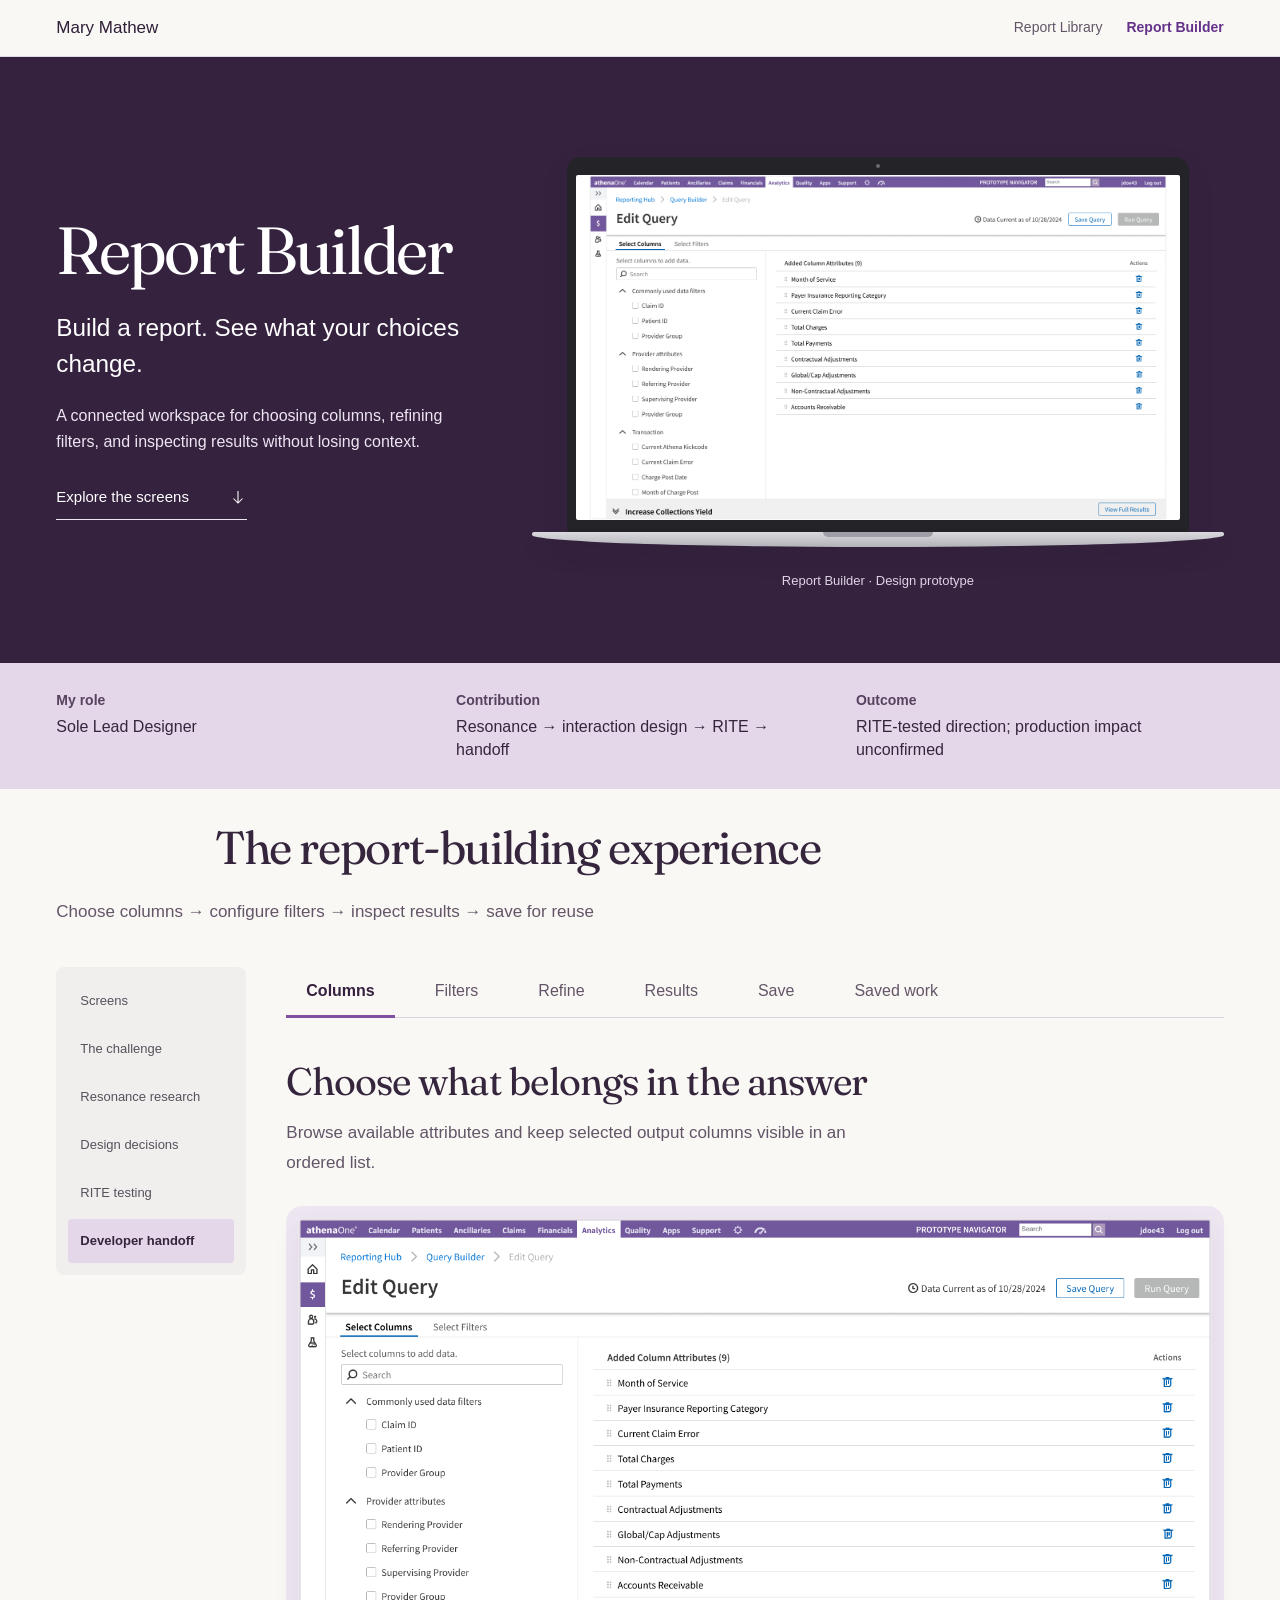
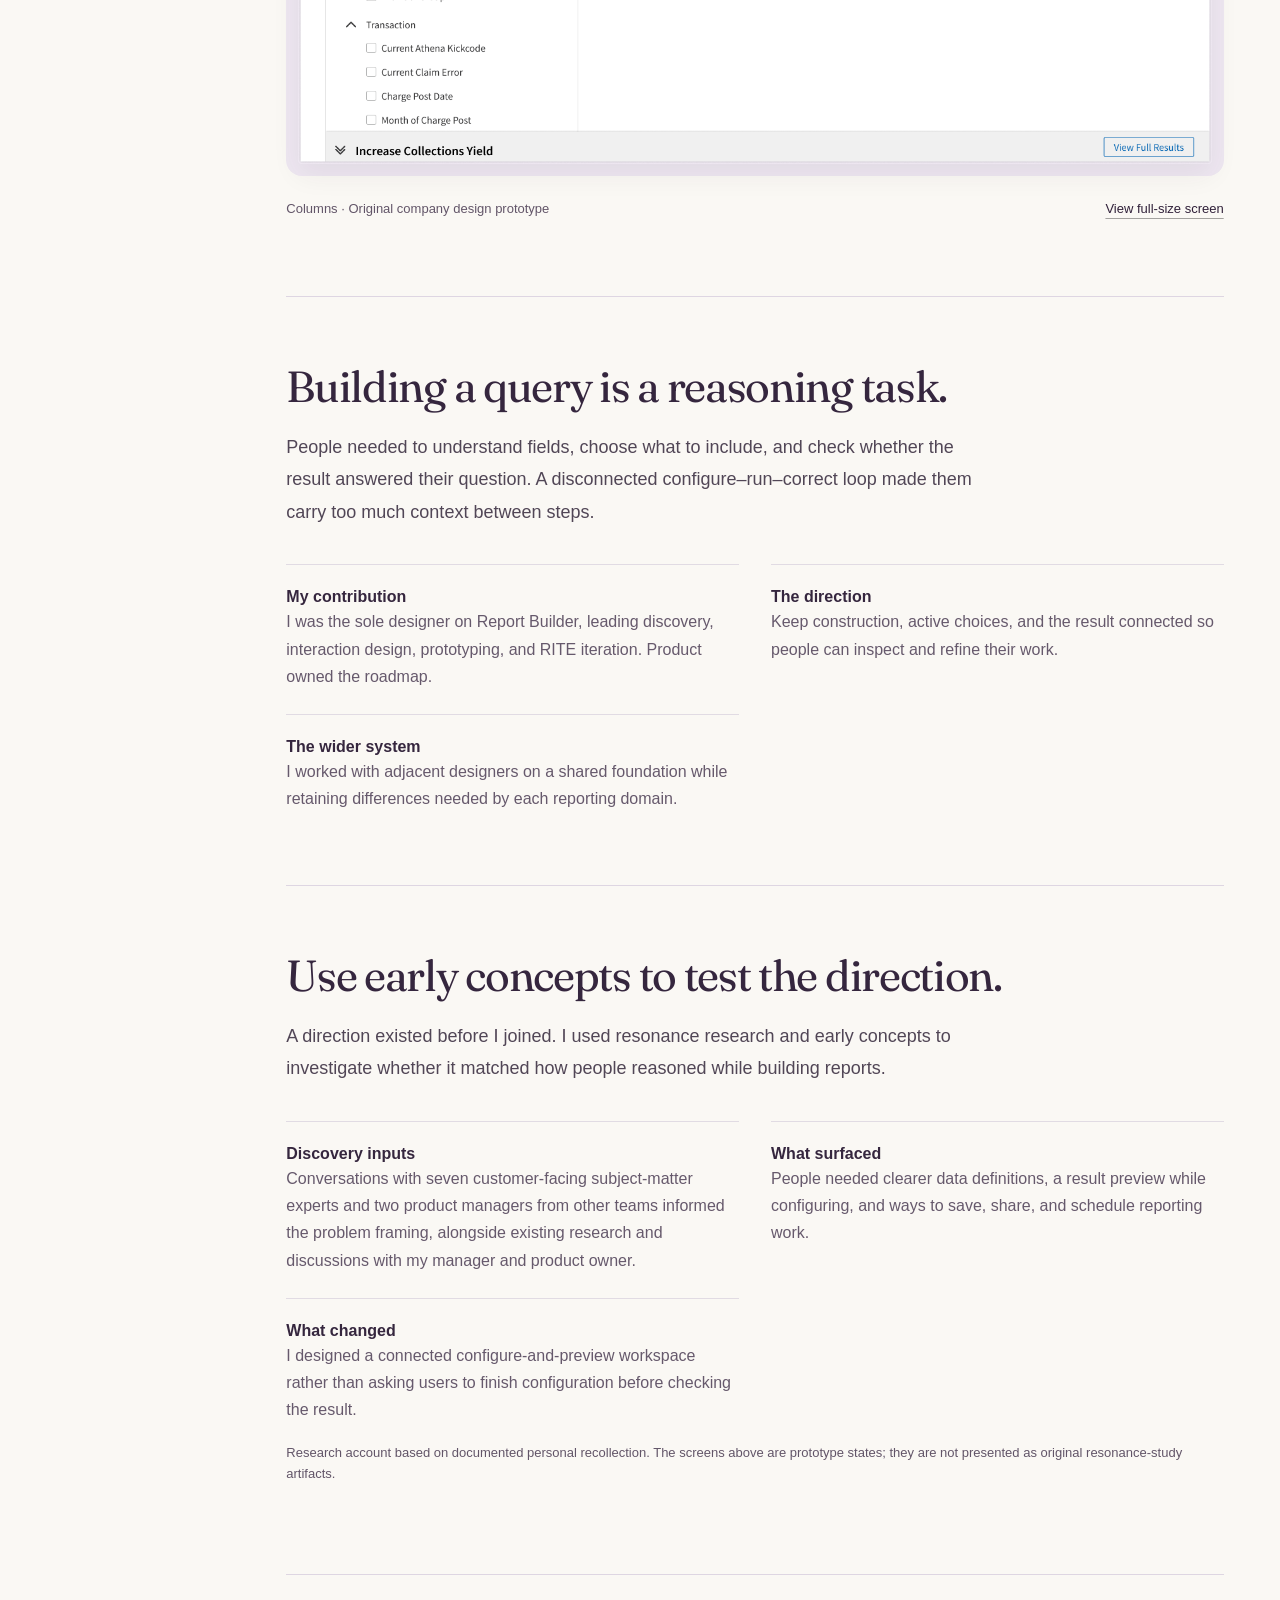
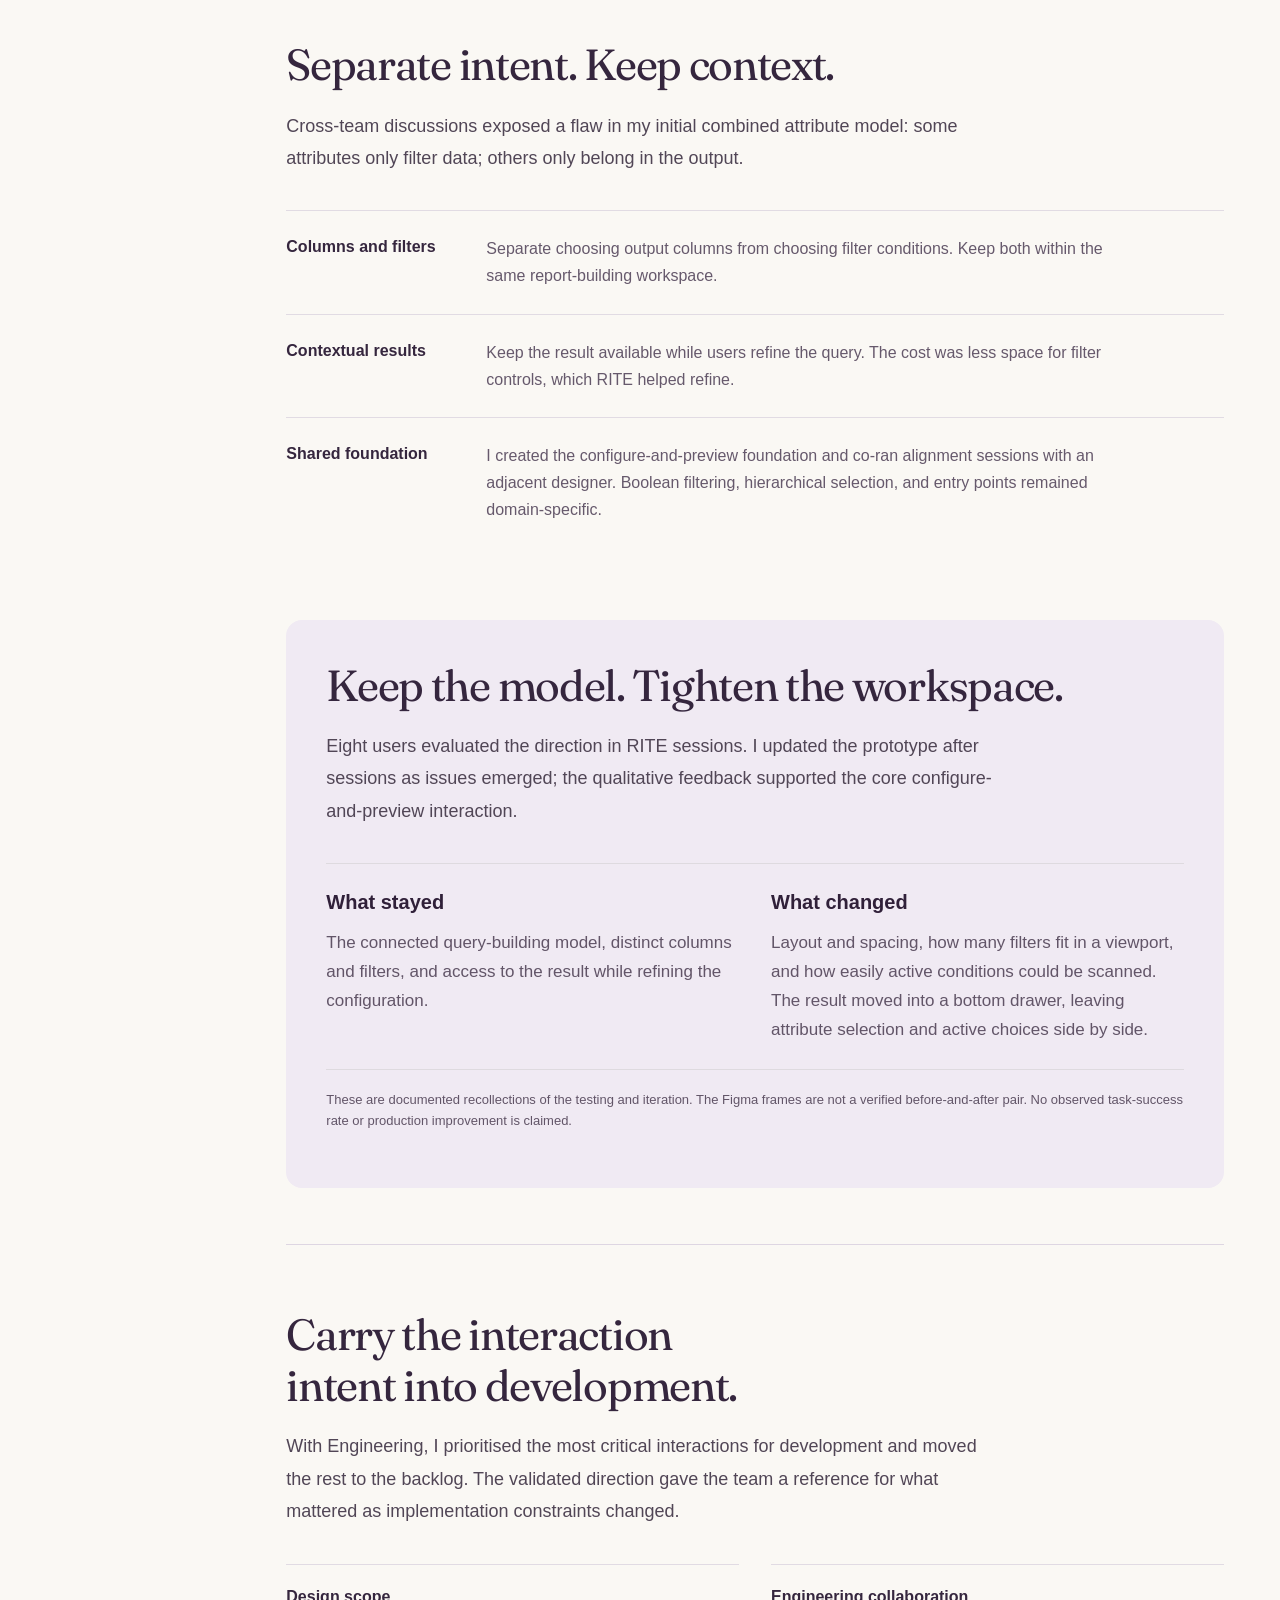
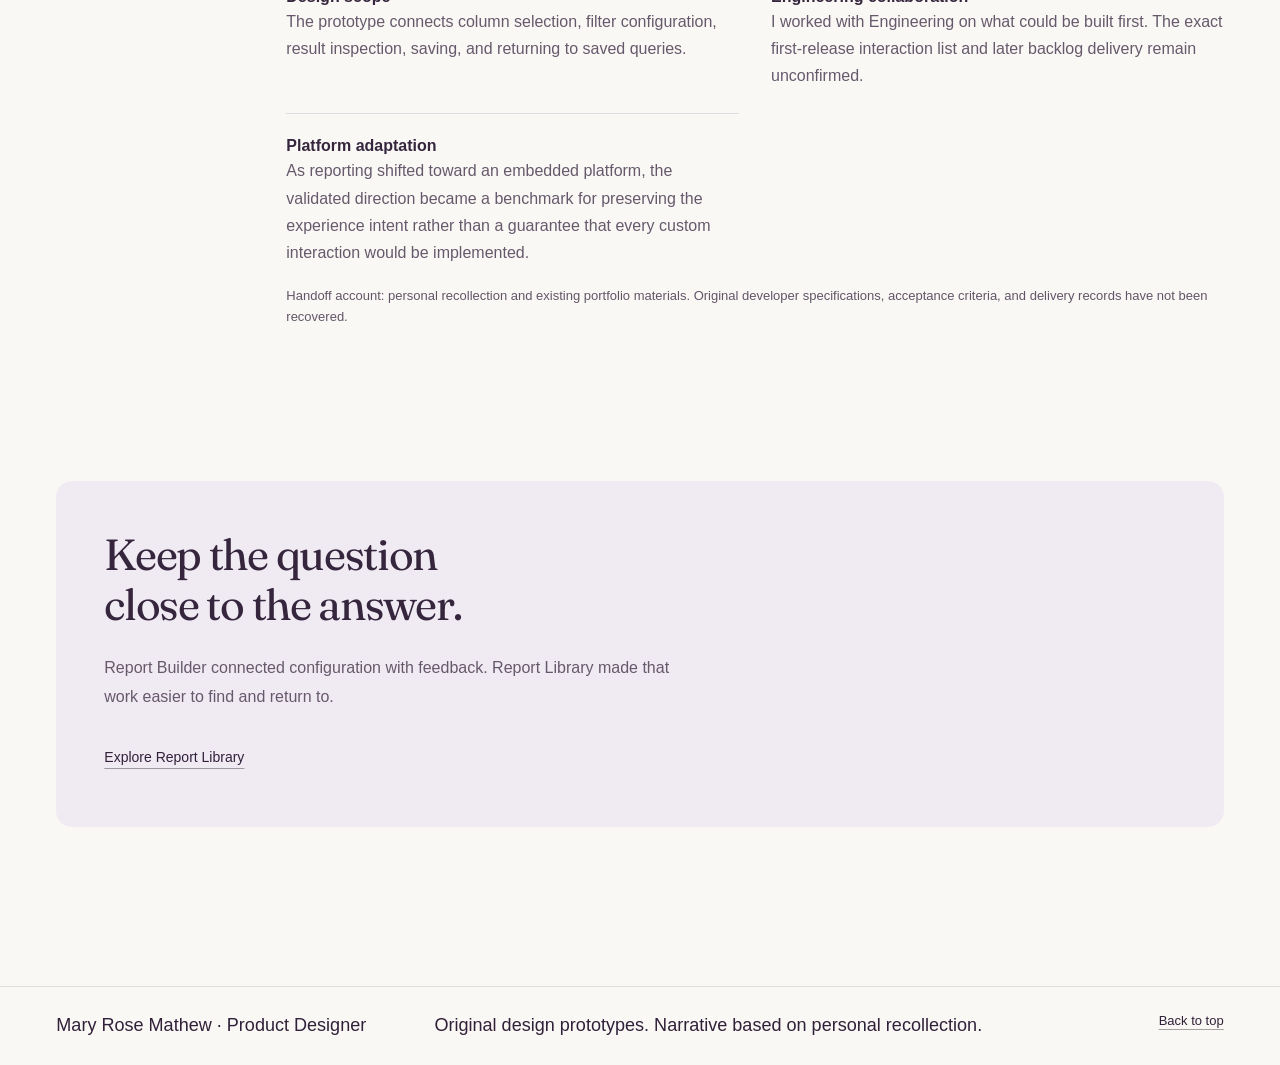
==== commit 8e5d3448: "Fit Report Builder screens across the available content width" ====
--- a/report-builder/index.html
+++ b/report-builder/index.html
@@ -1 +1 @@
-<!doctype html><html lang="en"><head><meta charset="utf-8"><meta name="viewport" content="width=device-width,initial-scale=1,viewport-fit=cover"><meta name="robots" content="noindex,nofollow,noarchive"><meta name="referrer" content="no-referrer"><title>Report Builder — Mary Rose Mathew</title><link rel="stylesheet" href="../style.css"><link rel="stylesheet" href="../presentation.css?v=20261110-rail-clearance"><link rel="stylesheet" href="../project-nav.css?v=slim-links1"></head><body class="rl-presentation builder-presentation"><a class="skip" href="#main">Skip to presentation</a><header class="presentation-header"><a href="#top" class="site-name">Mary Mathew</a><nav class="project-nav" aria-label="Reporting projects"><a href="../">Report Library</a><a href="./" aria-current="page">Report Builder</a></nav></header><main id="main"><section class="cover" id="top"><div class="cover-copy"><h1>Report <span class="title-library">Builder</span></h1><p class="cover-lede">Build a report. See what your choices change.</p><p class="cover-intro">A connected workspace for choosing columns, refining filters, and inspecting results without losing context.</p><a class="begin" href="#screen-title">Explore the screens <svg viewBox="0 0 24 24" aria-hidden="true"><path d="M12 4v16m-6-6 6 6 6-6"/></svg></a></div><figure class="hero-laptop"><a class="laptop-link" href="screens/edit.png" target="_blank" rel="noopener" aria-label="View Report Builder screen at full size"><div class="laptop-display"><span class="laptop-camera" aria-hidden="true"></span><img src="screens/edit.png" width="1448" height="865" alt="Report Builder column selection workspace displayed in a laptop screen." fetchpriority="high"></div><div class="laptop-base" aria-hidden="true"><span></span></div></a><figcaption>Report Builder · Design prototype</figcaption></figure><dl class="project-meta"><div><dt>My role</dt><dd>Sole Lead Designer</dd></div><div><dt>Contribution</dt><dd>Resonance → interaction design → RITE → handoff</dd></div><div><dt>Outcome</dt><dd>RITE-tested direction; production impact unconfirmed</dd></div></dl></section><section class="screen-showcase" id="final-screens" aria-labelledby="screen-title"><div class="screen-heading"><h2 id="screen-title">The report-building experience</h2></div><p class="builder-summary">Choose columns → configure filters → inspect results → save for reuse</p></section><div class="case-layout"><nav class="chapter-nav" aria-label="Presentation chapters"><a href="#final-home">Screens</a><a href="#context">The challenge</a><a href="#resonance">Resonance research</a><a href="#decisions">Design decisions</a><a href="#validation">RITE testing</a><a href="#handoff">Developer handoff</a></nav><div class="case-content"><section class="screen-showcase screen-panels" aria-label="Report Builder screens"><div class="screen-index" role="tablist" aria-label="Report Builder workflow"><button type="button" role="tab" id="tab-final-home" aria-controls="final-home" aria-selected="true" tabindex="0">Columns</button><button type="button" role="tab" id="tab-final-detail" aria-controls="final-detail" aria-selected="false" tabindex="-1">Filters</button><button type="button" role="tab" id="tab-final-configured" aria-controls="final-configured" aria-selected="false" tabindex="-1">Refine</button><button type="button" role="tab" id="tab-final-inbox" aria-controls="final-inbox" aria-selected="false" tabindex="-1">Results</button><button type="button" role="tab" id="tab-final-save" aria-controls="final-save" aria-selected="false" tabindex="-1">Save</button><button type="button" role="tab" id="tab-final-saved" aria-controls="final-saved" aria-selected="false" tabindex="-1">Saved work</button></div><article class="final-screen-story" id="final-home" role="tabpanel" aria-labelledby="tab-final-home" tabindex="0"><div class="screen-story-heading"><h3>Choose what belongs in the answer</h3><p>Browse available attributes and keep selected output columns visible in an ordered list.</p></div><figure class="product-screen original-screen"><a href="screens/edit.png" target="_blank" rel="noopener" aria-label="Open Columns screen at full size"><img src="screens/edit.png" alt="Report Builder prototype: Browse available attributes and keep selected output columns visible in an ordered list." loading="lazy" width="1448" height="865"></a><figcaption><span>Columns · Original company design prototype</span><a href="screens/edit.png" target="_blank" rel="noopener">View full-size screen</a></figcaption></figure></article><article class="final-screen-story" id="final-detail" role="tabpanel" aria-labelledby="tab-final-detail" tabindex="0" hidden><div class="screen-story-heading"><h3>Make the conditions explicit</h3><p>Choose filters separately from output columns, then inspect their configured values in the same workspace.</p></div><figure class="product-screen original-screen"><a href="screens/filters.png" target="_blank" rel="noopener" aria-label="Open Filters screen at full size"><img src="screens/filters.png" alt="Report Builder prototype: Choose filters separately from output columns, then inspect their configured values in the same workspace." loading="lazy" width="1448" height="865"></a><figcaption><span>Filters · Original company design prototype</span><a href="screens/filters.png" target="_blank" rel="noopener">View full-size screen</a></figcaption></figure></article><article class="final-screen-story" id="final-configured" role="tabpanel" aria-labelledby="tab-final-configured" tabindex="0" hidden><div class="screen-story-heading"><h3>Refine without losing the question</h3><p>Review an added attribute alongside the active configuration and the result drawer.</p></div><figure class="product-screen original-screen"><a href="screens/configured.png" target="_blank" rel="noopener" aria-label="Open Refine screen at full size"><img src="screens/configured.png" alt="Report Builder prototype: Review an added attribute alongside the active configuration and the result drawer." loading="lazy" width="1448" height="865"></a><figcaption><span>Refine · Original company design prototype</span><a href="screens/configured.png" target="_blank" rel="noopener">View full-size screen</a></figcaption></figure></article><article class="final-screen-story" id="final-inbox" role="tabpanel" aria-labelledby="tab-final-inbox" tabindex="0" hidden><div class="screen-story-heading"><h3>Inspect what the query returns</h3><p>The full result view carries the active conditions above the table, with a route back to editing.</p></div><figure class="product-screen original-screen"><a href="screens/preview.png" target="_blank" rel="noopener" aria-label="Open Results screen at full size"><img src="screens/preview.png" alt="Report Builder prototype: The full result view carries the active conditions above the table, with a route back to editing." loading="lazy" width="1448" height="865"></a><figcaption><span>Results · Original company design prototype</span><a href="screens/preview.png" target="_blank" rel="noopener">View full-size screen</a></figcaption></figure></article><article class="final-screen-story" id="final-save" role="tabpanel" aria-labelledby="tab-final-save" tabindex="0" hidden><div class="screen-story-heading"><h3>Give the configuration a place to return to</h3><p>Name the query, add a description, and choose its folder before saving.</p></div><figure class="product-screen original-screen"><a href="screens/save.png" target="_blank" rel="noopener" aria-label="Open Save screen at full size"><img src="screens/save.png" alt="Report Builder prototype: Name the query, add a description, and choose its folder before saving." loading="lazy" width="819" height="632"></a><figcaption><span>Save · Original company design prototype</span><a href="screens/save.png" target="_blank" rel="noopener">View full-size screen</a></figcaption></figure></article><article class="final-screen-story" id="final-saved" role="tabpanel" aria-labelledby="tab-final-saved" tabindex="0" hidden><div class="screen-story-heading"><h3>Return to a reusable query</h3><p>The saved-query destination connects one-off construction to repeat reporting work.</p></div><figure class="product-screen original-screen"><a href="screens/saved.png" target="_blank" rel="noopener" aria-label="Open Saved work screen at full size"><img src="screens/saved.png" alt="Report Builder prototype: The saved-query destination connects one-off construction to repeat reporting work." loading="lazy" width="1448" height="928"></a><figcaption><span>Saved work · Original company design prototype</span><a href="screens/saved.png" target="_blank" rel="noopener">View full-size screen</a></figcaption></figure></article></section><div class="reading-layout"><div class="chapters"><section class="chapter" id="context" aria-labelledby="context-title"><div class="chapter-heading"><h2 id="context-title">Building a query is a reasoning task.</h2><p class="chapter-intro">People needed to understand fields, choose what to include, and check whether the result answered their question. A disconnected configure–run–correct loop made them carry too much context between steps.</p></div><div class="insight-grid"><article class="insight"><h3>My contribution</h3><p>I was the sole designer on Report Builder, leading discovery, interaction design, prototyping, and RITE iteration. Product owned the roadmap.</p></article><article class="insight"><h3>The direction</h3><p>Keep construction, active choices, and the result connected so people can inspect and refine their work.</p></article><article class="insight"><h3>The wider system</h3><p>I worked with adjacent designers on a shared foundation while retaining differences needed by each reporting domain.</p></article></div></section><section class="chapter" id="resonance" aria-labelledby="resonance-title"><div class="chapter-heading"><h2 id="resonance-title">Use early concepts to test the direction.</h2><p class="chapter-intro">A direction existed before I joined. I used resonance research and early concepts to investigate whether it matched how people reasoned while building reports.</p></div><div class="insight-grid"><article class="insight"><h3>Discovery inputs</h3><p>Conversations with seven customer-facing subject-matter experts and two product managers from other teams informed the problem framing, alongside existing research and discussions with my manager and product owner.</p></article><article class="insight"><h3>What surfaced</h3><p>People needed clearer data definitions, a result preview while configuring, and ways to save, share, and schedule reporting work.</p></article><article class="insight"><h3>What changed</h3><p>I designed a connected configure-and-preview workspace rather than asking users to finish configuration before checking the result.</p></article></div><p class="representation-note">Research account based on documented personal recollection. The screens above are prototype states; they are not presented as original resonance-study artifacts.</p></section><section class="chapter" id="decisions" aria-labelledby="decisions-title"><div class="chapter-heading"><h2 id="decisions-title">Separate intent. Keep context.</h2><p class="chapter-intro">Cross-team discussions exposed a flaw in my initial combined attribute model: some attributes only filter data; others only belong in the output.</p></div><div class="insight-grid"><article class="insight"><h3>Columns and filters</h3><p>Separate choosing output columns from choosing filter conditions. Keep both within the same report-building workspace.</p></article><article class="insight"><h3>Contextual results</h3><p>Keep the result available while users refine the query. The cost was less space for filter controls, which RITE helped refine.</p></article><article class="insight"><h3>Shared foundation</h3><p>I created the configure-and-preview foundation and co-ran alignment sessions with an adjacent designer. Boolean filtering, hierarchical selection, and entry points remained domain-specific.</p></article></div></section><section class="chapter" id="validation" aria-labelledby="validation-title"><div class="chapter-heading"><h2 id="validation-title">Keep the model. Tighten the workspace.</h2><p class="chapter-intro">Eight users evaluated the direction in RITE sessions. I updated the prototype after sessions as issues emerged; the qualitative feedback supported the core configure-and-preview interaction.</p></div><div class="iteration-comparison"><article><h3>What stayed</h3><p>The connected query-building model, distinct columns and filters, and access to the result while refining the configuration.</p></article><article><h3>What changed</h3><p>Layout and spacing, how many filters fit in a viewport, and how easily active conditions could be scanned. The result moved into a bottom drawer, leaving attribute selection and active choices side by side.</p></article></div><p class="representation-note">These are documented recollections of the testing and iteration. The Figma frames are not a verified before-and-after pair. No observed task-success rate or production improvement is claimed.</p></section><section class="chapter" id="handoff" aria-labelledby="handoff-title"><div class="chapter-heading"><h2 id="handoff-title">Carry the interaction intent into development.</h2><p class="chapter-intro">With Engineering, I prioritised the most critical interactions for development and moved the rest to the backlog. The validated direction gave the team a reference for what mattered as implementation constraints changed.</p></div><div class="insight-grid"><article class="insight"><h3>Design scope</h3><p>The prototype connects column selection, filter configuration, result inspection, saving, and returning to saved queries.</p></article><article class="insight"><h3>Engineering collaboration</h3><p>I worked with Engineering on what could be built first. The exact first-release interaction list and later backlog delivery remain unconfirmed.</p></article><article class="insight"><h3>Platform adaptation</h3><p>As reporting shifted toward an embedded platform, the validated direction became a benchmark for preserving the experience intent rather than a guarantee that every custom interaction would be implemented.</p></article></div><p class="representation-note">Handoff account: personal recollection and existing portfolio materials. Original developer specifications, acceptance criteria, and delivery records have not been recovered.</p></section></div></div></div></div><section class="closing"><h2>Keep the question<br>close to the answer.</h2><p>Report Builder connected configuration with feedback. Report Library made that work easier to find and return to.</p><a href="../">Explore Report Library</a></section></main><footer><p>Mary Rose Mathew · Product Designer</p><p> Original design prototypes. Narrative based on personal recollection.</p><a href="#top">Back to top</a></footer><script src="presentation.js"></script></body></html>+<!doctype html><html lang="en"><head><meta charset="utf-8"><meta name="viewport" content="width=device-width,initial-scale=1,viewport-fit=cover"><meta name="robots" content="noindex,nofollow,noarchive"><meta name="referrer" content="no-referrer"><title>Report Builder — Mary Rose Mathew</title><link rel="stylesheet" href="../style.css"><link rel="stylesheet" href="../presentation.css?v=20261110-rail-clearance"><link rel="stylesheet" href="../project-nav.css?v=screen-fit1"></head><body class="rl-presentation builder-presentation"><a class="skip" href="#main">Skip to presentation</a><header class="presentation-header"><a href="#top" class="site-name">Mary Mathew</a><nav class="project-nav" aria-label="Reporting projects"><a href="../">Report Library</a><a href="./" aria-current="page">Report Builder</a></nav></header><main id="main"><section class="cover" id="top"><div class="cover-copy"><h1>Report <span class="title-library">Builder</span></h1><p class="cover-lede">Build a report. See what your choices change.</p><p class="cover-intro">A connected workspace for choosing columns, refining filters, and inspecting results without losing context.</p><a class="begin" href="#screen-title">Explore the screens <svg viewBox="0 0 24 24" aria-hidden="true"><path d="M12 4v16m-6-6 6 6 6-6"/></svg></a></div><figure class="hero-laptop"><a class="laptop-link" href="screens/edit.png" target="_blank" rel="noopener" aria-label="View Report Builder screen at full size"><div class="laptop-display"><span class="laptop-camera" aria-hidden="true"></span><img src="screens/edit.png" width="1448" height="865" alt="Report Builder column selection workspace displayed in a laptop screen." fetchpriority="high"></div><div class="laptop-base" aria-hidden="true"><span></span></div></a><figcaption>Report Builder · Design prototype</figcaption></figure><dl class="project-meta"><div><dt>My role</dt><dd>Sole Lead Designer</dd></div><div><dt>Contribution</dt><dd>Resonance → interaction design → RITE → handoff</dd></div><div><dt>Outcome</dt><dd>RITE-tested direction; production impact unconfirmed</dd></div></dl></section><section class="screen-showcase" id="final-screens" aria-labelledby="screen-title"><div class="screen-heading"><h2 id="screen-title">The report-building experience</h2></div><p class="builder-summary">Choose columns → configure filters → inspect results → save for reuse</p></section><div class="case-layout"><nav class="chapter-nav" aria-label="Presentation chapters"><a href="#final-home">Screens</a><a href="#context">The challenge</a><a href="#resonance">Resonance research</a><a href="#decisions">Design decisions</a><a href="#validation">RITE testing</a><a href="#handoff">Developer handoff</a></nav><div class="case-content"><section class="screen-showcase screen-panels" aria-label="Report Builder screens"><div class="screen-index" role="tablist" aria-label="Report Builder workflow"><button type="button" role="tab" id="tab-final-home" aria-controls="final-home" aria-selected="true" tabindex="0">Columns</button><button type="button" role="tab" id="tab-final-detail" aria-controls="final-detail" aria-selected="false" tabindex="-1">Filters</button><button type="button" role="tab" id="tab-final-configured" aria-controls="final-configured" aria-selected="false" tabindex="-1">Refine</button><button type="button" role="tab" id="tab-final-inbox" aria-controls="final-inbox" aria-selected="false" tabindex="-1">Results</button><button type="button" role="tab" id="tab-final-save" aria-controls="final-save" aria-selected="false" tabindex="-1">Save</button><button type="button" role="tab" id="tab-final-saved" aria-controls="final-saved" aria-selected="false" tabindex="-1">Saved work</button></div><article class="final-screen-story" id="final-home" role="tabpanel" aria-labelledby="tab-final-home" tabindex="0"><div class="screen-story-heading"><h3>Choose what belongs in the answer</h3><p>Browse available attributes and keep selected output columns visible in an ordered list.</p></div><figure class="product-screen original-screen"><a href="screens/edit.png" target="_blank" rel="noopener" aria-label="Open Columns screen at full size"><img src="screens/edit.png" alt="Report Builder prototype: Browse available attributes and keep selected output columns visible in an ordered list." loading="lazy" width="1448" height="865"></a><figcaption><span>Columns · Original company design prototype</span><a href="screens/edit.png" target="_blank" rel="noopener">View full-size screen</a></figcaption></figure></article><article class="final-screen-story" id="final-detail" role="tabpanel" aria-labelledby="tab-final-detail" tabindex="0" hidden><div class="screen-story-heading"><h3>Make the conditions explicit</h3><p>Choose filters separately from output columns, then inspect their configured values in the same workspace.</p></div><figure class="product-screen original-screen"><a href="screens/filters.png" target="_blank" rel="noopener" aria-label="Open Filters screen at full size"><img src="screens/filters.png" alt="Report Builder prototype: Choose filters separately from output columns, then inspect their configured values in the same workspace." loading="lazy" width="1448" height="865"></a><figcaption><span>Filters · Original company design prototype</span><a href="screens/filters.png" target="_blank" rel="noopener">View full-size screen</a></figcaption></figure></article><article class="final-screen-story" id="final-configured" role="tabpanel" aria-labelledby="tab-final-configured" tabindex="0" hidden><div class="screen-story-heading"><h3>Refine without losing the question</h3><p>Review an added attribute alongside the active configuration and the result drawer.</p></div><figure class="product-screen original-screen"><a href="screens/configured.png" target="_blank" rel="noopener" aria-label="Open Refine screen at full size"><img src="screens/configured.png" alt="Report Builder prototype: Review an added attribute alongside the active configuration and the result drawer." loading="lazy" width="1448" height="865"></a><figcaption><span>Refine · Original company design prototype</span><a href="screens/configured.png" target="_blank" rel="noopener">View full-size screen</a></figcaption></figure></article><article class="final-screen-story" id="final-inbox" role="tabpanel" aria-labelledby="tab-final-inbox" tabindex="0" hidden><div class="screen-story-heading"><h3>Inspect what the query returns</h3><p>The full result view carries the active conditions above the table, with a route back to editing.</p></div><figure class="product-screen original-screen"><a href="screens/preview.png" target="_blank" rel="noopener" aria-label="Open Results screen at full size"><img src="screens/preview.png" alt="Report Builder prototype: The full result view carries the active conditions above the table, with a route back to editing." loading="lazy" width="1448" height="865"></a><figcaption><span>Results · Original company design prototype</span><a href="screens/preview.png" target="_blank" rel="noopener">View full-size screen</a></figcaption></figure></article><article class="final-screen-story" id="final-save" role="tabpanel" aria-labelledby="tab-final-save" tabindex="0" hidden><div class="screen-story-heading"><h3>Give the configuration a place to return to</h3><p>Name the query, add a description, and choose its folder before saving.</p></div><figure class="product-screen original-screen"><a href="screens/save.png" target="_blank" rel="noopener" aria-label="Open Save screen at full size"><img src="screens/save.png" alt="Report Builder prototype: Name the query, add a description, and choose its folder before saving." loading="lazy" width="819" height="632"></a><figcaption><span>Save · Original company design prototype</span><a href="screens/save.png" target="_blank" rel="noopener">View full-size screen</a></figcaption></figure></article><article class="final-screen-story" id="final-saved" role="tabpanel" aria-labelledby="tab-final-saved" tabindex="0" hidden><div class="screen-story-heading"><h3>Return to a reusable query</h3><p>The saved-query destination connects one-off construction to repeat reporting work.</p></div><figure class="product-screen original-screen"><a href="screens/saved.png" target="_blank" rel="noopener" aria-label="Open Saved work screen at full size"><img src="screens/saved.png" alt="Report Builder prototype: The saved-query destination connects one-off construction to repeat reporting work." loading="lazy" width="1448" height="928"></a><figcaption><span>Saved work · Original company design prototype</span><a href="screens/saved.png" target="_blank" rel="noopener">View full-size screen</a></figcaption></figure></article></section><div class="reading-layout"><div class="chapters"><section class="chapter" id="context" aria-labelledby="context-title"><div class="chapter-heading"><h2 id="context-title">Building a query is a reasoning task.</h2><p class="chapter-intro">People needed to understand fields, choose what to include, and check whether the result answered their question. A disconnected configure–run–correct loop made them carry too much context between steps.</p></div><div class="insight-grid"><article class="insight"><h3>My contribution</h3><p>I was the sole designer on Report Builder, leading discovery, interaction design, prototyping, and RITE iteration. Product owned the roadmap.</p></article><article class="insight"><h3>The direction</h3><p>Keep construction, active choices, and the result connected so people can inspect and refine their work.</p></article><article class="insight"><h3>The wider system</h3><p>I worked with adjacent designers on a shared foundation while retaining differences needed by each reporting domain.</p></article></div></section><section class="chapter" id="resonance" aria-labelledby="resonance-title"><div class="chapter-heading"><h2 id="resonance-title">Use early concepts to test the direction.</h2><p class="chapter-intro">A direction existed before I joined. I used resonance research and early concepts to investigate whether it matched how people reasoned while building reports.</p></div><div class="insight-grid"><article class="insight"><h3>Discovery inputs</h3><p>Conversations with seven customer-facing subject-matter experts and two product managers from other teams informed the problem framing, alongside existing research and discussions with my manager and product owner.</p></article><article class="insight"><h3>What surfaced</h3><p>People needed clearer data definitions, a result preview while configuring, and ways to save, share, and schedule reporting work.</p></article><article class="insight"><h3>What changed</h3><p>I designed a connected configure-and-preview workspace rather than asking users to finish configuration before checking the result.</p></article></div><p class="representation-note">Research account based on documented personal recollection. The screens above are prototype states; they are not presented as original resonance-study artifacts.</p></section><section class="chapter" id="decisions" aria-labelledby="decisions-title"><div class="chapter-heading"><h2 id="decisions-title">Separate intent. Keep context.</h2><p class="chapter-intro">Cross-team discussions exposed a flaw in my initial combined attribute model: some attributes only filter data; others only belong in the output.</p></div><div class="insight-grid"><article class="insight"><h3>Columns and filters</h3><p>Separate choosing output columns from choosing filter conditions. Keep both within the same report-building workspace.</p></article><article class="insight"><h3>Contextual results</h3><p>Keep the result available while users refine the query. The cost was less space for filter controls, which RITE helped refine.</p></article><article class="insight"><h3>Shared foundation</h3><p>I created the configure-and-preview foundation and co-ran alignment sessions with an adjacent designer. Boolean filtering, hierarchical selection, and entry points remained domain-specific.</p></article></div></section><section class="chapter" id="validation" aria-labelledby="validation-title"><div class="chapter-heading"><h2 id="validation-title">Keep the model. Tighten the workspace.</h2><p class="chapter-intro">Eight users evaluated the direction in RITE sessions. I updated the prototype after sessions as issues emerged; the qualitative feedback supported the core configure-and-preview interaction.</p></div><div class="iteration-comparison"><article><h3>What stayed</h3><p>The connected query-building model, distinct columns and filters, and access to the result while refining the configuration.</p></article><article><h3>What changed</h3><p>Layout and spacing, how many filters fit in a viewport, and how easily active conditions could be scanned. The result moved into a bottom drawer, leaving attribute selection and active choices side by side.</p></article></div><p class="representation-note">These are documented recollections of the testing and iteration. The Figma frames are not a verified before-and-after pair. No observed task-success rate or production improvement is claimed.</p></section><section class="chapter" id="handoff" aria-labelledby="handoff-title"><div class="chapter-heading"><h2 id="handoff-title">Carry the interaction intent into development.</h2><p class="chapter-intro">With Engineering, I prioritised the most critical interactions for development and moved the rest to the backlog. The validated direction gave the team a reference for what mattered as implementation constraints changed.</p></div><div class="insight-grid"><article class="insight"><h3>Design scope</h3><p>The prototype connects column selection, filter configuration, result inspection, saving, and returning to saved queries.</p></article><article class="insight"><h3>Engineering collaboration</h3><p>I worked with Engineering on what could be built first. The exact first-release interaction list and later backlog delivery remain unconfirmed.</p></article><article class="insight"><h3>Platform adaptation</h3><p>As reporting shifted toward an embedded platform, the validated direction became a benchmark for preserving the experience intent rather than a guarantee that every custom interaction would be implemented.</p></article></div><p class="representation-note">Handoff account: personal recollection and existing portfolio materials. Original developer specifications, acceptance criteria, and delivery records have not been recovered.</p></section></div></div></div></div><section class="closing"><h2>Keep the question<br>close to the answer.</h2><p>Report Builder connected configuration with feedback. Report Library made that work easier to find and return to.</p><a href="../">Explore Report Library</a></section></main><footer><p>Mary Rose Mathew · Product Designer</p><p> Original design prototypes. Narrative based on personal recollection.</p><a href="#top">Back to top</a></footer><script src="presentation.js"></script></body></html>
--- a/project-nav.css
+++ b/project-nav.css
@@ -9,3 +9,10 @@
 .presentation-header .project-nav a:hover{color:#64328a;background:transparent;text-decoration:underline;text-underline-offset:5px}
 @media(max-width:600px){.rl-presentation .presentation-header{padding-block:6px;gap:12px;flex-wrap:nowrap}.presentation-header .site-name{font-size:14px}.presentation-header .project-nav{width:auto;gap:14px}.presentation-header .project-nav a{font-size:12px;white-space:nowrap}}
 @media(max-width:360px){.presentation-header .project-nav{gap:10px}.presentation-header .site-name{font-size:12px}}
+
+/* Use the available horizontal space for the original screen proportions. */
+.builder-presentation{--measure:1800px}
+.builder-presentation .screen-panels,.builder-presentation .final-screen-story,.builder-presentation .product-screen{width:100%;min-width:0;box-sizing:border-box}
+.builder-presentation .screen-panels .product-screen>a{width:100%;box-sizing:border-box;padding:12px}
+.builder-presentation .product-screen img{display:block;width:100%;max-width:100%;min-width:0;height:auto;object-fit:contain}
+@media(max-width:760px){.builder-presentation .screen-panels .product-screen>a{padding:6px}}
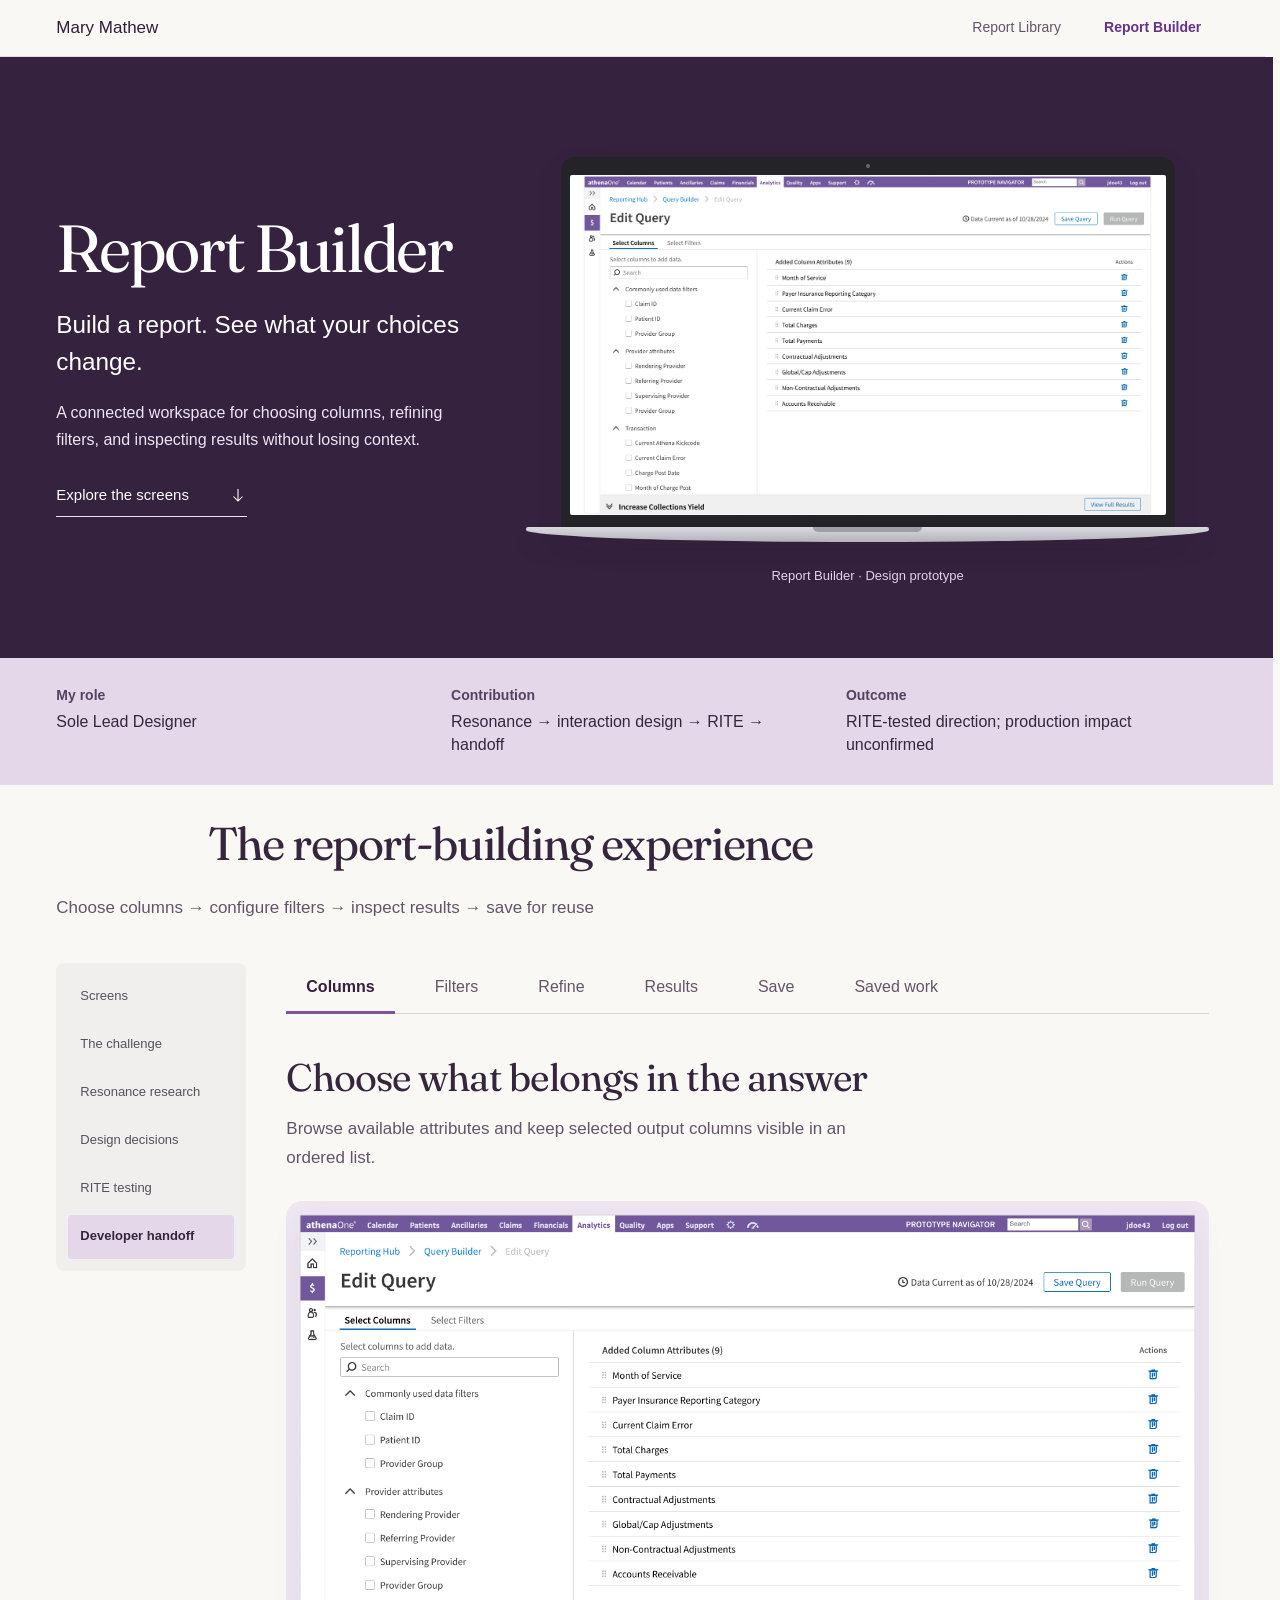
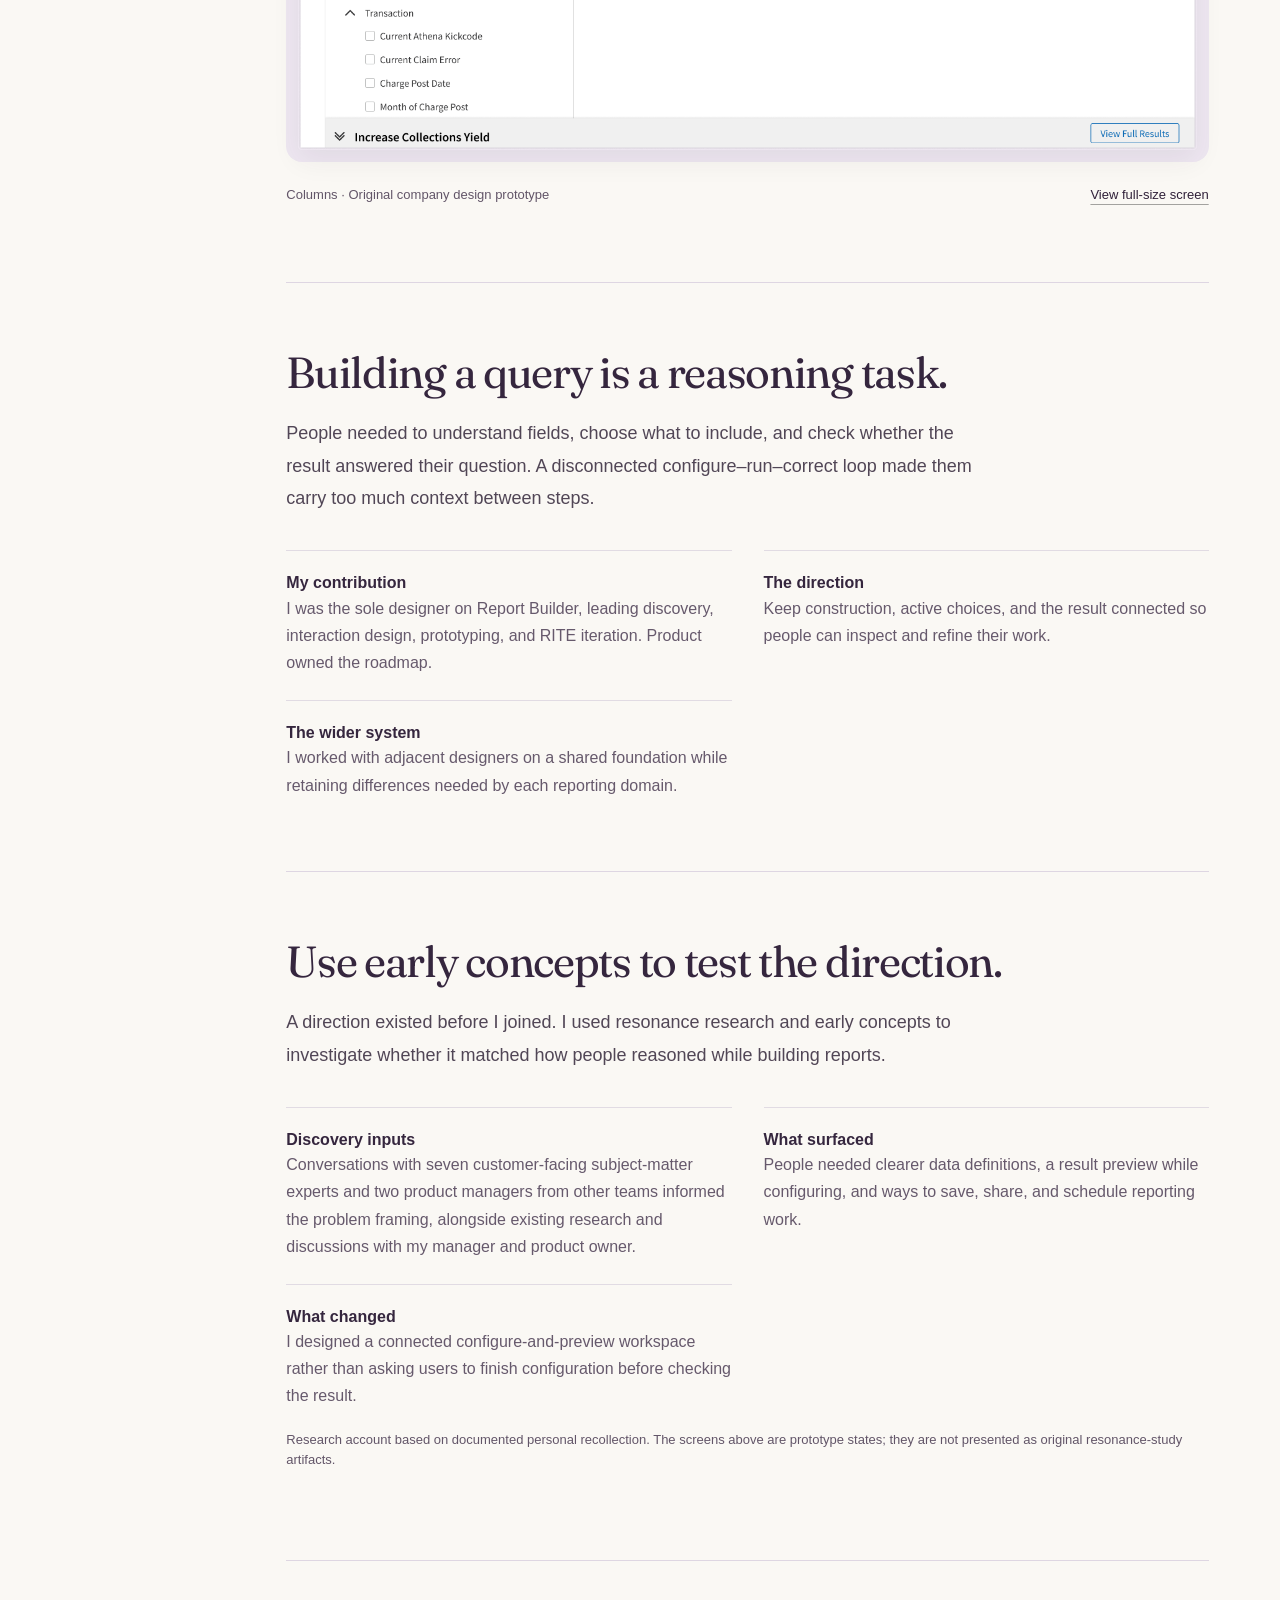
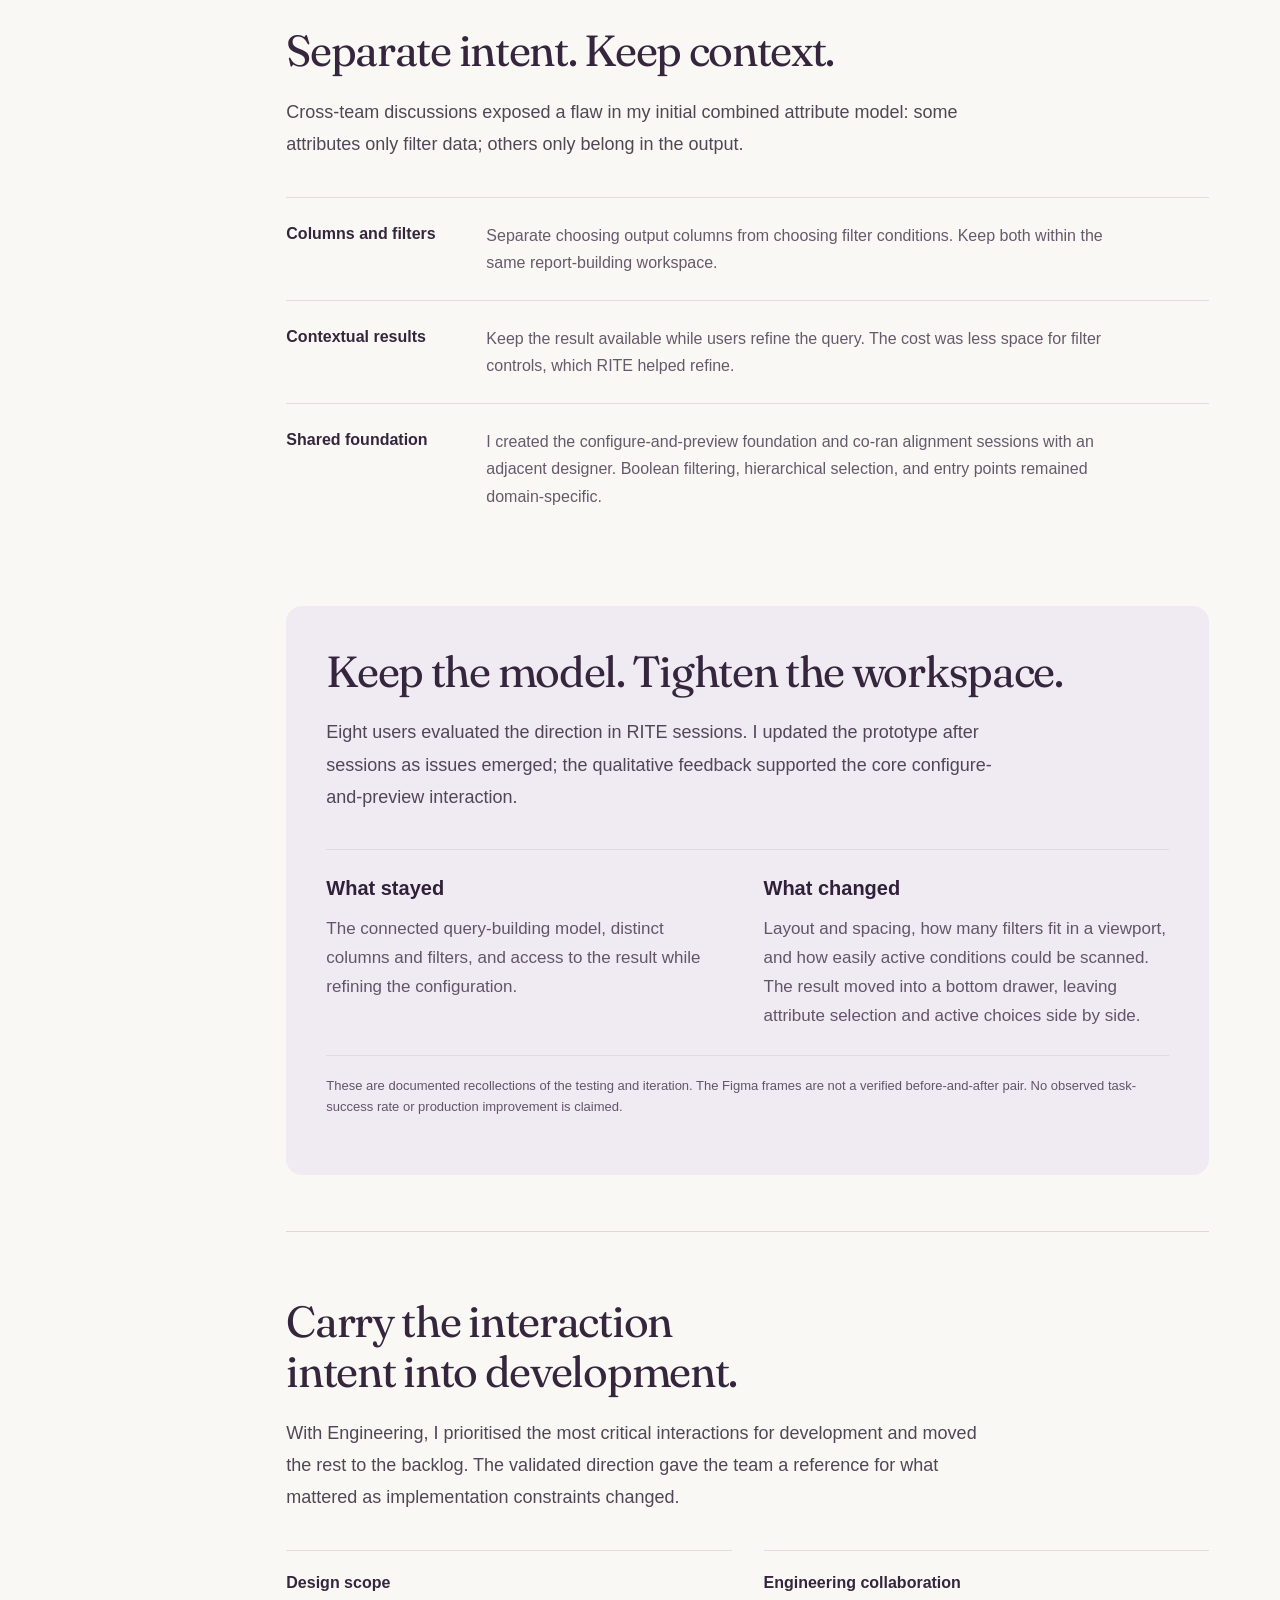
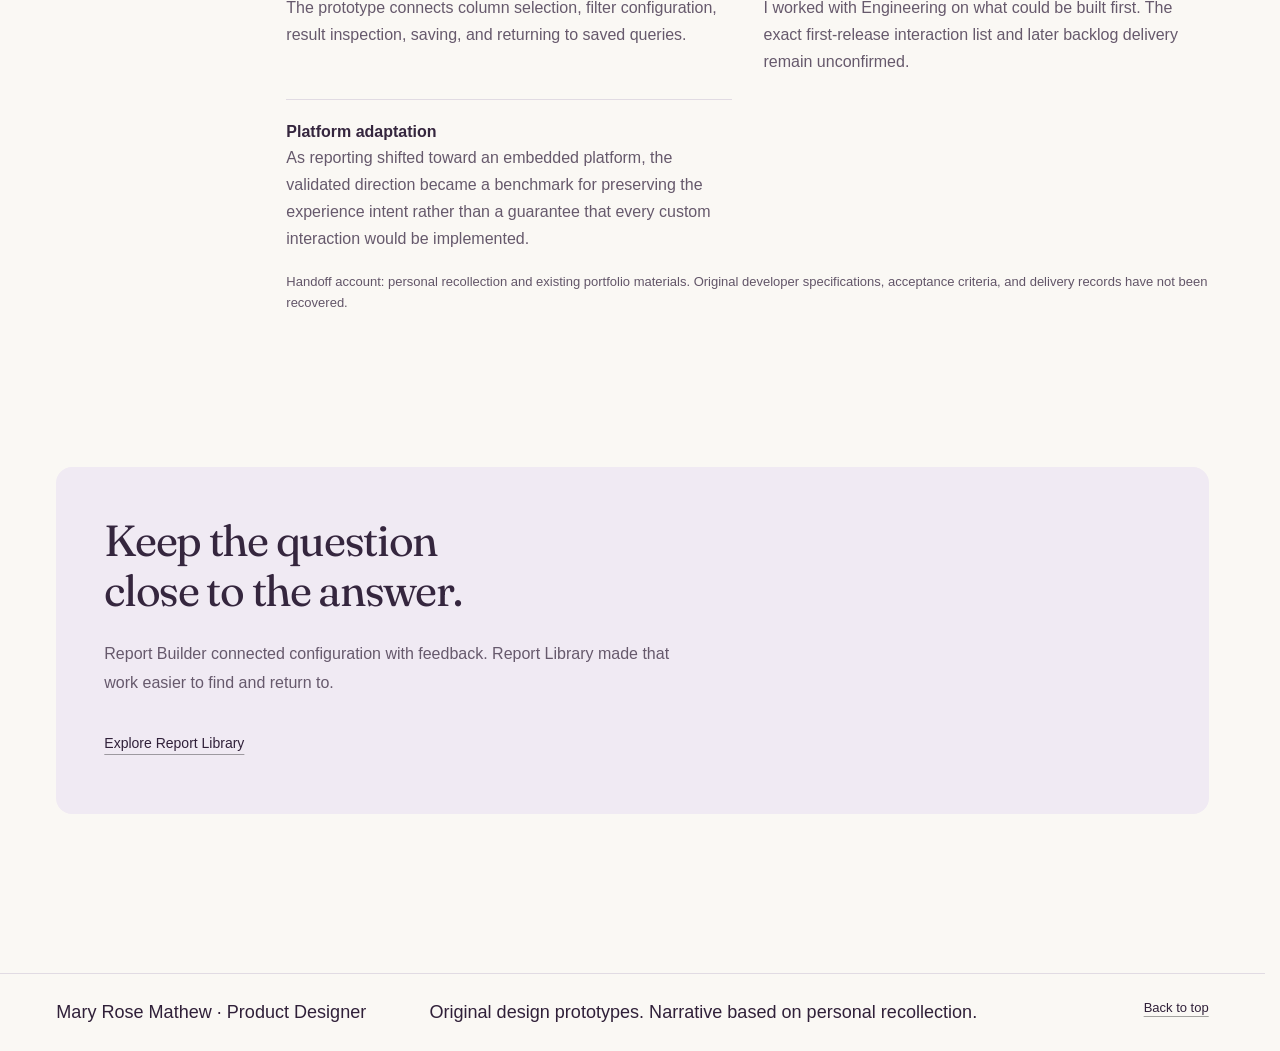
==== commit 2745ed6c: "Align project page widths and stabilise header navigation" ====
--- a/report-builder/index.html
+++ b/report-builder/index.html
@@ -1 +1 @@
-<!doctype html><html lang="en"><head><meta charset="utf-8"><meta name="viewport" content="width=device-width,initial-scale=1,viewport-fit=cover"><meta name="robots" content="noindex,nofollow,noarchive"><meta name="referrer" content="no-referrer"><title>Report Builder — Mary Rose Mathew</title><link rel="stylesheet" href="../style.css"><link rel="stylesheet" href="../presentation.css?v=20261110-rail-clearance"><link rel="stylesheet" href="../project-nav.css?v=screen-fit1"></head><body class="rl-presentation builder-presentation"><a class="skip" href="#main">Skip to presentation</a><header class="presentation-header"><a href="#top" class="site-name">Mary Mathew</a><nav class="project-nav" aria-label="Reporting projects"><a href="../">Report Library</a><a href="./" aria-current="page">Report Builder</a></nav></header><main id="main"><section class="cover" id="top"><div class="cover-copy"><h1>Report <span class="title-library">Builder</span></h1><p class="cover-lede">Build a report. See what your choices change.</p><p class="cover-intro">A connected workspace for choosing columns, refining filters, and inspecting results without losing context.</p><a class="begin" href="#screen-title">Explore the screens <svg viewBox="0 0 24 24" aria-hidden="true"><path d="M12 4v16m-6-6 6 6 6-6"/></svg></a></div><figure class="hero-laptop"><a class="laptop-link" href="screens/edit.png" target="_blank" rel="noopener" aria-label="View Report Builder screen at full size"><div class="laptop-display"><span class="laptop-camera" aria-hidden="true"></span><img src="screens/edit.png" width="1448" height="865" alt="Report Builder column selection workspace displayed in a laptop screen." fetchpriority="high"></div><div class="laptop-base" aria-hidden="true"><span></span></div></a><figcaption>Report Builder · Design prototype</figcaption></figure><dl class="project-meta"><div><dt>My role</dt><dd>Sole Lead Designer</dd></div><div><dt>Contribution</dt><dd>Resonance → interaction design → RITE → handoff</dd></div><div><dt>Outcome</dt><dd>RITE-tested direction; production impact unconfirmed</dd></div></dl></section><section class="screen-showcase" id="final-screens" aria-labelledby="screen-title"><div class="screen-heading"><h2 id="screen-title">The report-building experience</h2></div><p class="builder-summary">Choose columns → configure filters → inspect results → save for reuse</p></section><div class="case-layout"><nav class="chapter-nav" aria-label="Presentation chapters"><a href="#final-home">Screens</a><a href="#context">The challenge</a><a href="#resonance">Resonance research</a><a href="#decisions">Design decisions</a><a href="#validation">RITE testing</a><a href="#handoff">Developer handoff</a></nav><div class="case-content"><section class="screen-showcase screen-panels" aria-label="Report Builder screens"><div class="screen-index" role="tablist" aria-label="Report Builder workflow"><button type="button" role="tab" id="tab-final-home" aria-controls="final-home" aria-selected="true" tabindex="0">Columns</button><button type="button" role="tab" id="tab-final-detail" aria-controls="final-detail" aria-selected="false" tabindex="-1">Filters</button><button type="button" role="tab" id="tab-final-configured" aria-controls="final-configured" aria-selected="false" tabindex="-1">Refine</button><button type="button" role="tab" id="tab-final-inbox" aria-controls="final-inbox" aria-selected="false" tabindex="-1">Results</button><button type="button" role="tab" id="tab-final-save" aria-controls="final-save" aria-selected="false" tabindex="-1">Save</button><button type="button" role="tab" id="tab-final-saved" aria-controls="final-saved" aria-selected="false" tabindex="-1">Saved work</button></div><article class="final-screen-story" id="final-home" role="tabpanel" aria-labelledby="tab-final-home" tabindex="0"><div class="screen-story-heading"><h3>Choose what belongs in the answer</h3><p>Browse available attributes and keep selected output columns visible in an ordered list.</p></div><figure class="product-screen original-screen"><a href="screens/edit.png" target="_blank" rel="noopener" aria-label="Open Columns screen at full size"><img src="screens/edit.png" alt="Report Builder prototype: Browse available attributes and keep selected output columns visible in an ordered list." loading="lazy" width="1448" height="865"></a><figcaption><span>Columns · Original company design prototype</span><a href="screens/edit.png" target="_blank" rel="noopener">View full-size screen</a></figcaption></figure></article><article class="final-screen-story" id="final-detail" role="tabpanel" aria-labelledby="tab-final-detail" tabindex="0" hidden><div class="screen-story-heading"><h3>Make the conditions explicit</h3><p>Choose filters separately from output columns, then inspect their configured values in the same workspace.</p></div><figure class="product-screen original-screen"><a href="screens/filters.png" target="_blank" rel="noopener" aria-label="Open Filters screen at full size"><img src="screens/filters.png" alt="Report Builder prototype: Choose filters separately from output columns, then inspect their configured values in the same workspace." loading="lazy" width="1448" height="865"></a><figcaption><span>Filters · Original company design prototype</span><a href="screens/filters.png" target="_blank" rel="noopener">View full-size screen</a></figcaption></figure></article><article class="final-screen-story" id="final-configured" role="tabpanel" aria-labelledby="tab-final-configured" tabindex="0" hidden><div class="screen-story-heading"><h3>Refine without losing the question</h3><p>Review an added attribute alongside the active configuration and the result drawer.</p></div><figure class="product-screen original-screen"><a href="screens/configured.png" target="_blank" rel="noopener" aria-label="Open Refine screen at full size"><img src="screens/configured.png" alt="Report Builder prototype: Review an added attribute alongside the active configuration and the result drawer." loading="lazy" width="1448" height="865"></a><figcaption><span>Refine · Original company design prototype</span><a href="screens/configured.png" target="_blank" rel="noopener">View full-size screen</a></figcaption></figure></article><article class="final-screen-story" id="final-inbox" role="tabpanel" aria-labelledby="tab-final-inbox" tabindex="0" hidden><div class="screen-story-heading"><h3>Inspect what the query returns</h3><p>The full result view carries the active conditions above the table, with a route back to editing.</p></div><figure class="product-screen original-screen"><a href="screens/preview.png" target="_blank" rel="noopener" aria-label="Open Results screen at full size"><img src="screens/preview.png" alt="Report Builder prototype: The full result view carries the active conditions above the table, with a route back to editing." loading="lazy" width="1448" height="865"></a><figcaption><span>Results · Original company design prototype</span><a href="screens/preview.png" target="_blank" rel="noopener">View full-size screen</a></figcaption></figure></article><article class="final-screen-story" id="final-save" role="tabpanel" aria-labelledby="tab-final-save" tabindex="0" hidden><div class="screen-story-heading"><h3>Give the configuration a place to return to</h3><p>Name the query, add a description, and choose its folder before saving.</p></div><figure class="product-screen original-screen"><a href="screens/save.png" target="_blank" rel="noopener" aria-label="Open Save screen at full size"><img src="screens/save.png" alt="Report Builder prototype: Name the query, add a description, and choose its folder before saving." loading="lazy" width="819" height="632"></a><figcaption><span>Save · Original company design prototype</span><a href="screens/save.png" target="_blank" rel="noopener">View full-size screen</a></figcaption></figure></article><article class="final-screen-story" id="final-saved" role="tabpanel" aria-labelledby="tab-final-saved" tabindex="0" hidden><div class="screen-story-heading"><h3>Return to a reusable query</h3><p>The saved-query destination connects one-off construction to repeat reporting work.</p></div><figure class="product-screen original-screen"><a href="screens/saved.png" target="_blank" rel="noopener" aria-label="Open Saved work screen at full size"><img src="screens/saved.png" alt="Report Builder prototype: The saved-query destination connects one-off construction to repeat reporting work." loading="lazy" width="1448" height="928"></a><figcaption><span>Saved work · Original company design prototype</span><a href="screens/saved.png" target="_blank" rel="noopener">View full-size screen</a></figcaption></figure></article></section><div class="reading-layout"><div class="chapters"><section class="chapter" id="context" aria-labelledby="context-title"><div class="chapter-heading"><h2 id="context-title">Building a query is a reasoning task.</h2><p class="chapter-intro">People needed to understand fields, choose what to include, and check whether the result answered their question. A disconnected configure–run–correct loop made them carry too much context between steps.</p></div><div class="insight-grid"><article class="insight"><h3>My contribution</h3><p>I was the sole designer on Report Builder, leading discovery, interaction design, prototyping, and RITE iteration. Product owned the roadmap.</p></article><article class="insight"><h3>The direction</h3><p>Keep construction, active choices, and the result connected so people can inspect and refine their work.</p></article><article class="insight"><h3>The wider system</h3><p>I worked with adjacent designers on a shared foundation while retaining differences needed by each reporting domain.</p></article></div></section><section class="chapter" id="resonance" aria-labelledby="resonance-title"><div class="chapter-heading"><h2 id="resonance-title">Use early concepts to test the direction.</h2><p class="chapter-intro">A direction existed before I joined. I used resonance research and early concepts to investigate whether it matched how people reasoned while building reports.</p></div><div class="insight-grid"><article class="insight"><h3>Discovery inputs</h3><p>Conversations with seven customer-facing subject-matter experts and two product managers from other teams informed the problem framing, alongside existing research and discussions with my manager and product owner.</p></article><article class="insight"><h3>What surfaced</h3><p>People needed clearer data definitions, a result preview while configuring, and ways to save, share, and schedule reporting work.</p></article><article class="insight"><h3>What changed</h3><p>I designed a connected configure-and-preview workspace rather than asking users to finish configuration before checking the result.</p></article></div><p class="representation-note">Research account based on documented personal recollection. The screens above are prototype states; they are not presented as original resonance-study artifacts.</p></section><section class="chapter" id="decisions" aria-labelledby="decisions-title"><div class="chapter-heading"><h2 id="decisions-title">Separate intent. Keep context.</h2><p class="chapter-intro">Cross-team discussions exposed a flaw in my initial combined attribute model: some attributes only filter data; others only belong in the output.</p></div><div class="insight-grid"><article class="insight"><h3>Columns and filters</h3><p>Separate choosing output columns from choosing filter conditions. Keep both within the same report-building workspace.</p></article><article class="insight"><h3>Contextual results</h3><p>Keep the result available while users refine the query. The cost was less space for filter controls, which RITE helped refine.</p></article><article class="insight"><h3>Shared foundation</h3><p>I created the configure-and-preview foundation and co-ran alignment sessions with an adjacent designer. Boolean filtering, hierarchical selection, and entry points remained domain-specific.</p></article></div></section><section class="chapter" id="validation" aria-labelledby="validation-title"><div class="chapter-heading"><h2 id="validation-title">Keep the model. Tighten the workspace.</h2><p class="chapter-intro">Eight users evaluated the direction in RITE sessions. I updated the prototype after sessions as issues emerged; the qualitative feedback supported the core configure-and-preview interaction.</p></div><div class="iteration-comparison"><article><h3>What stayed</h3><p>The connected query-building model, distinct columns and filters, and access to the result while refining the configuration.</p></article><article><h3>What changed</h3><p>Layout and spacing, how many filters fit in a viewport, and how easily active conditions could be scanned. The result moved into a bottom drawer, leaving attribute selection and active choices side by side.</p></article></div><p class="representation-note">These are documented recollections of the testing and iteration. The Figma frames are not a verified before-and-after pair. No observed task-success rate or production improvement is claimed.</p></section><section class="chapter" id="handoff" aria-labelledby="handoff-title"><div class="chapter-heading"><h2 id="handoff-title">Carry the interaction intent into development.</h2><p class="chapter-intro">With Engineering, I prioritised the most critical interactions for development and moved the rest to the backlog. The validated direction gave the team a reference for what mattered as implementation constraints changed.</p></div><div class="insight-grid"><article class="insight"><h3>Design scope</h3><p>The prototype connects column selection, filter configuration, result inspection, saving, and returning to saved queries.</p></article><article class="insight"><h3>Engineering collaboration</h3><p>I worked with Engineering on what could be built first. The exact first-release interaction list and later backlog delivery remain unconfirmed.</p></article><article class="insight"><h3>Platform adaptation</h3><p>As reporting shifted toward an embedded platform, the validated direction became a benchmark for preserving the experience intent rather than a guarantee that every custom interaction would be implemented.</p></article></div><p class="representation-note">Handoff account: personal recollection and existing portfolio materials. Original developer specifications, acceptance criteria, and delivery records have not been recovered.</p></section></div></div></div></div><section class="closing"><h2>Keep the question<br>close to the answer.</h2><p>Report Builder connected configuration with feedback. Report Library made that work easier to find and return to.</p><a href="../">Explore Report Library</a></section></main><footer><p>Mary Rose Mathew · Product Designer</p><p> Original design prototypes. Narrative based on personal recollection.</p><a href="#top">Back to top</a></footer><script src="presentation.js"></script></body></html>+<!doctype html><html lang="en"><head><meta charset="utf-8"><meta name="viewport" content="width=device-width,initial-scale=1,viewport-fit=cover"><meta name="robots" content="noindex,nofollow,noarchive"><meta name="referrer" content="no-referrer"><title>Report Builder — Mary Rose Mathew</title><link rel="stylesheet" href="../style.css"><link rel="stylesheet" href="../presentation.css?v=20261110-rail-clearance"><link rel="stylesheet" href="../project-nav.css?v=aligned2"></head><body class="rl-presentation builder-presentation"><a class="skip" href="#main">Skip to presentation</a><header class="presentation-header"><a href="#top" class="site-name">Mary Mathew</a><nav class="project-nav" aria-label="Reporting projects"><a href="../">Report Library</a><a href="./" aria-current="page">Report Builder</a></nav></header><main id="main"><section class="cover" id="top"><div class="cover-copy"><h1>Report <span class="title-library">Builder</span></h1><p class="cover-lede">Build a report. See what your choices change.</p><p class="cover-intro">A connected workspace for choosing columns, refining filters, and inspecting results without losing context.</p><a class="begin" href="#screen-title">Explore the screens <svg viewBox="0 0 24 24" aria-hidden="true"><path d="M12 4v16m-6-6 6 6 6-6"/></svg></a></div><figure class="hero-laptop"><a class="laptop-link" href="screens/edit.png" target="_blank" rel="noopener" aria-label="View Report Builder screen at full size"><div class="laptop-display"><span class="laptop-camera" aria-hidden="true"></span><img src="screens/edit.png" width="1448" height="865" alt="Report Builder column selection workspace displayed in a laptop screen." fetchpriority="high"></div><div class="laptop-base" aria-hidden="true"><span></span></div></a><figcaption>Report Builder · Design prototype</figcaption></figure><dl class="project-meta"><div><dt>My role</dt><dd>Sole Lead Designer</dd></div><div><dt>Contribution</dt><dd>Resonance → interaction design → RITE → handoff</dd></div><div><dt>Outcome</dt><dd>RITE-tested direction; production impact unconfirmed</dd></div></dl></section><section class="screen-showcase" id="final-screens" aria-labelledby="screen-title"><div class="screen-heading"><h2 id="screen-title">The report-building experience</h2></div><p class="builder-summary">Choose columns → configure filters → inspect results → save for reuse</p></section><div class="case-layout"><nav class="chapter-nav" aria-label="Presentation chapters"><a href="#final-home">Screens</a><a href="#context">The challenge</a><a href="#resonance">Resonance research</a><a href="#decisions">Design decisions</a><a href="#validation">RITE testing</a><a href="#handoff">Developer handoff</a></nav><div class="case-content"><section class="screen-showcase screen-panels" aria-label="Report Builder screens"><div class="screen-index" role="tablist" aria-label="Report Builder workflow"><button type="button" role="tab" id="tab-final-home" aria-controls="final-home" aria-selected="true" tabindex="0">Columns</button><button type="button" role="tab" id="tab-final-detail" aria-controls="final-detail" aria-selected="false" tabindex="-1">Filters</button><button type="button" role="tab" id="tab-final-configured" aria-controls="final-configured" aria-selected="false" tabindex="-1">Refine</button><button type="button" role="tab" id="tab-final-inbox" aria-controls="final-inbox" aria-selected="false" tabindex="-1">Results</button><button type="button" role="tab" id="tab-final-save" aria-controls="final-save" aria-selected="false" tabindex="-1">Save</button><button type="button" role="tab" id="tab-final-saved" aria-controls="final-saved" aria-selected="false" tabindex="-1">Saved work</button></div><article class="final-screen-story" id="final-home" role="tabpanel" aria-labelledby="tab-final-home" tabindex="0"><div class="screen-story-heading"><h3>Choose what belongs in the answer</h3><p>Browse available attributes and keep selected output columns visible in an ordered list.</p></div><figure class="product-screen original-screen"><a href="screens/edit.png" target="_blank" rel="noopener" aria-label="Open Columns screen at full size"><img src="screens/edit.png" alt="Report Builder prototype: Browse available attributes and keep selected output columns visible in an ordered list." loading="lazy" width="1448" height="865"></a><figcaption><span>Columns · Original company design prototype</span><a href="screens/edit.png" target="_blank" rel="noopener">View full-size screen</a></figcaption></figure></article><article class="final-screen-story" id="final-detail" role="tabpanel" aria-labelledby="tab-final-detail" tabindex="0" hidden><div class="screen-story-heading"><h3>Make the conditions explicit</h3><p>Choose filters separately from output columns, then inspect their configured values in the same workspace.</p></div><figure class="product-screen original-screen"><a href="screens/filters.png" target="_blank" rel="noopener" aria-label="Open Filters screen at full size"><img src="screens/filters.png" alt="Report Builder prototype: Choose filters separately from output columns, then inspect their configured values in the same workspace." loading="lazy" width="1448" height="865"></a><figcaption><span>Filters · Original company design prototype</span><a href="screens/filters.png" target="_blank" rel="noopener">View full-size screen</a></figcaption></figure></article><article class="final-screen-story" id="final-configured" role="tabpanel" aria-labelledby="tab-final-configured" tabindex="0" hidden><div class="screen-story-heading"><h3>Refine without losing the question</h3><p>Review an added attribute alongside the active configuration and the result drawer.</p></div><figure class="product-screen original-screen"><a href="screens/configured.png" target="_blank" rel="noopener" aria-label="Open Refine screen at full size"><img src="screens/configured.png" alt="Report Builder prototype: Review an added attribute alongside the active configuration and the result drawer." loading="lazy" width="1448" height="865"></a><figcaption><span>Refine · Original company design prototype</span><a href="screens/configured.png" target="_blank" rel="noopener">View full-size screen</a></figcaption></figure></article><article class="final-screen-story" id="final-inbox" role="tabpanel" aria-labelledby="tab-final-inbox" tabindex="0" hidden><div class="screen-story-heading"><h3>Inspect what the query returns</h3><p>The full result view carries the active conditions above the table, with a route back to editing.</p></div><figure class="product-screen original-screen"><a href="screens/preview.png" target="_blank" rel="noopener" aria-label="Open Results screen at full size"><img src="screens/preview.png" alt="Report Builder prototype: The full result view carries the active conditions above the table, with a route back to editing." loading="lazy" width="1448" height="865"></a><figcaption><span>Results · Original company design prototype</span><a href="screens/preview.png" target="_blank" rel="noopener">View full-size screen</a></figcaption></figure></article><article class="final-screen-story" id="final-save" role="tabpanel" aria-labelledby="tab-final-save" tabindex="0" hidden><div class="screen-story-heading"><h3>Give the configuration a place to return to</h3><p>Name the query, add a description, and choose its folder before saving.</p></div><figure class="product-screen original-screen"><a href="screens/save.png" target="_blank" rel="noopener" aria-label="Open Save screen at full size"><img src="screens/save.png" alt="Report Builder prototype: Name the query, add a description, and choose its folder before saving." loading="lazy" width="819" height="632"></a><figcaption><span>Save · Original company design prototype</span><a href="screens/save.png" target="_blank" rel="noopener">View full-size screen</a></figcaption></figure></article><article class="final-screen-story" id="final-saved" role="tabpanel" aria-labelledby="tab-final-saved" tabindex="0" hidden><div class="screen-story-heading"><h3>Return to a reusable query</h3><p>The saved-query destination connects one-off construction to repeat reporting work.</p></div><figure class="product-screen original-screen"><a href="screens/saved.png" target="_blank" rel="noopener" aria-label="Open Saved work screen at full size"><img src="screens/saved.png" alt="Report Builder prototype: The saved-query destination connects one-off construction to repeat reporting work." loading="lazy" width="1448" height="928"></a><figcaption><span>Saved work · Original company design prototype</span><a href="screens/saved.png" target="_blank" rel="noopener">View full-size screen</a></figcaption></figure></article></section><div class="reading-layout"><div class="chapters"><section class="chapter" id="context" aria-labelledby="context-title"><div class="chapter-heading"><h2 id="context-title">Building a query is a reasoning task.</h2><p class="chapter-intro">People needed to understand fields, choose what to include, and check whether the result answered their question. A disconnected configure–run–correct loop made them carry too much context between steps.</p></div><div class="insight-grid"><article class="insight"><h3>My contribution</h3><p>I was the sole designer on Report Builder, leading discovery, interaction design, prototyping, and RITE iteration. Product owned the roadmap.</p></article><article class="insight"><h3>The direction</h3><p>Keep construction, active choices, and the result connected so people can inspect and refine their work.</p></article><article class="insight"><h3>The wider system</h3><p>I worked with adjacent designers on a shared foundation while retaining differences needed by each reporting domain.</p></article></div></section><section class="chapter" id="resonance" aria-labelledby="resonance-title"><div class="chapter-heading"><h2 id="resonance-title">Use early concepts to test the direction.</h2><p class="chapter-intro">A direction existed before I joined. I used resonance research and early concepts to investigate whether it matched how people reasoned while building reports.</p></div><div class="insight-grid"><article class="insight"><h3>Discovery inputs</h3><p>Conversations with seven customer-facing subject-matter experts and two product managers from other teams informed the problem framing, alongside existing research and discussions with my manager and product owner.</p></article><article class="insight"><h3>What surfaced</h3><p>People needed clearer data definitions, a result preview while configuring, and ways to save, share, and schedule reporting work.</p></article><article class="insight"><h3>What changed</h3><p>I designed a connected configure-and-preview workspace rather than asking users to finish configuration before checking the result.</p></article></div><p class="representation-note">Research account based on documented personal recollection. The screens above are prototype states; they are not presented as original resonance-study artifacts.</p></section><section class="chapter" id="decisions" aria-labelledby="decisions-title"><div class="chapter-heading"><h2 id="decisions-title">Separate intent. Keep context.</h2><p class="chapter-intro">Cross-team discussions exposed a flaw in my initial combined attribute model: some attributes only filter data; others only belong in the output.</p></div><div class="insight-grid"><article class="insight"><h3>Columns and filters</h3><p>Separate choosing output columns from choosing filter conditions. Keep both within the same report-building workspace.</p></article><article class="insight"><h3>Contextual results</h3><p>Keep the result available while users refine the query. The cost was less space for filter controls, which RITE helped refine.</p></article><article class="insight"><h3>Shared foundation</h3><p>I created the configure-and-preview foundation and co-ran alignment sessions with an adjacent designer. Boolean filtering, hierarchical selection, and entry points remained domain-specific.</p></article></div></section><section class="chapter" id="validation" aria-labelledby="validation-title"><div class="chapter-heading"><h2 id="validation-title">Keep the model. Tighten the workspace.</h2><p class="chapter-intro">Eight users evaluated the direction in RITE sessions. I updated the prototype after sessions as issues emerged; the qualitative feedback supported the core configure-and-preview interaction.</p></div><div class="iteration-comparison"><article><h3>What stayed</h3><p>The connected query-building model, distinct columns and filters, and access to the result while refining the configuration.</p></article><article><h3>What changed</h3><p>Layout and spacing, how many filters fit in a viewport, and how easily active conditions could be scanned. The result moved into a bottom drawer, leaving attribute selection and active choices side by side.</p></article></div><p class="representation-note">These are documented recollections of the testing and iteration. The Figma frames are not a verified before-and-after pair. No observed task-success rate or production improvement is claimed.</p></section><section class="chapter" id="handoff" aria-labelledby="handoff-title"><div class="chapter-heading"><h2 id="handoff-title">Carry the interaction intent into development.</h2><p class="chapter-intro">With Engineering, I prioritised the most critical interactions for development and moved the rest to the backlog. The validated direction gave the team a reference for what mattered as implementation constraints changed.</p></div><div class="insight-grid"><article class="insight"><h3>Design scope</h3><p>The prototype connects column selection, filter configuration, result inspection, saving, and returning to saved queries.</p></article><article class="insight"><h3>Engineering collaboration</h3><p>I worked with Engineering on what could be built first. The exact first-release interaction list and later backlog delivery remain unconfirmed.</p></article><article class="insight"><h3>Platform adaptation</h3><p>As reporting shifted toward an embedded platform, the validated direction became a benchmark for preserving the experience intent rather than a guarantee that every custom interaction would be implemented.</p></article></div><p class="representation-note">Handoff account: personal recollection and existing portfolio materials. Original developer specifications, acceptance criteria, and delivery records have not been recovered.</p></section></div></div></div></div><section class="closing"><h2>Keep the question<br>close to the answer.</h2><p>Report Builder connected configuration with feedback. Report Library made that work easier to find and return to.</p><a href="../">Explore Report Library</a></section></main><footer><p>Mary Rose Mathew · Product Designer</p><p> Original design prototypes. Narrative based on personal recollection.</p><a href="#top">Back to top</a></footer><script src="presentation.js"></script></body></html>
--- a/project-nav.css
+++ b/project-nav.css
@@ -11,8 +11,15 @@
 @media(max-width:360px){.presentation-header .project-nav{gap:10px}.presentation-header .site-name{font-size:12px}}
 
 /* Use the available horizontal space for the original screen proportions. */
-.builder-presentation{--measure:1800px}
+.rl-presentation{--measure:1800px}
 .builder-presentation .screen-panels,.builder-presentation .final-screen-story,.builder-presentation .product-screen{width:100%;min-width:0;box-sizing:border-box}
 .builder-presentation .screen-panels .product-screen>a{width:100%;box-sizing:border-box;padding:12px}
 .builder-presentation .product-screen img{display:block;width:100%;max-width:100%;min-width:0;height:auto;object-fit:contain}
 @media(max-width:760px){.builder-presentation .screen-panels .product-screen>a{padding:6px}}
+
+/* Shared page frame and fixed link slots prevent project-switch layout shifts. */
+html{scrollbar-gutter:stable}
+.presentation-header .project-nav{display:grid;grid-template-columns:112px 112px;gap:24px}
+.presentation-header .project-nav a{justify-content:center}
+@media(max-width:600px){.presentation-header .project-nav{grid-template-columns:92px 92px;gap:10px}}
+@media(max-width:360px){.presentation-header .project-nav{grid-template-columns:86px 86px;gap:6px}}
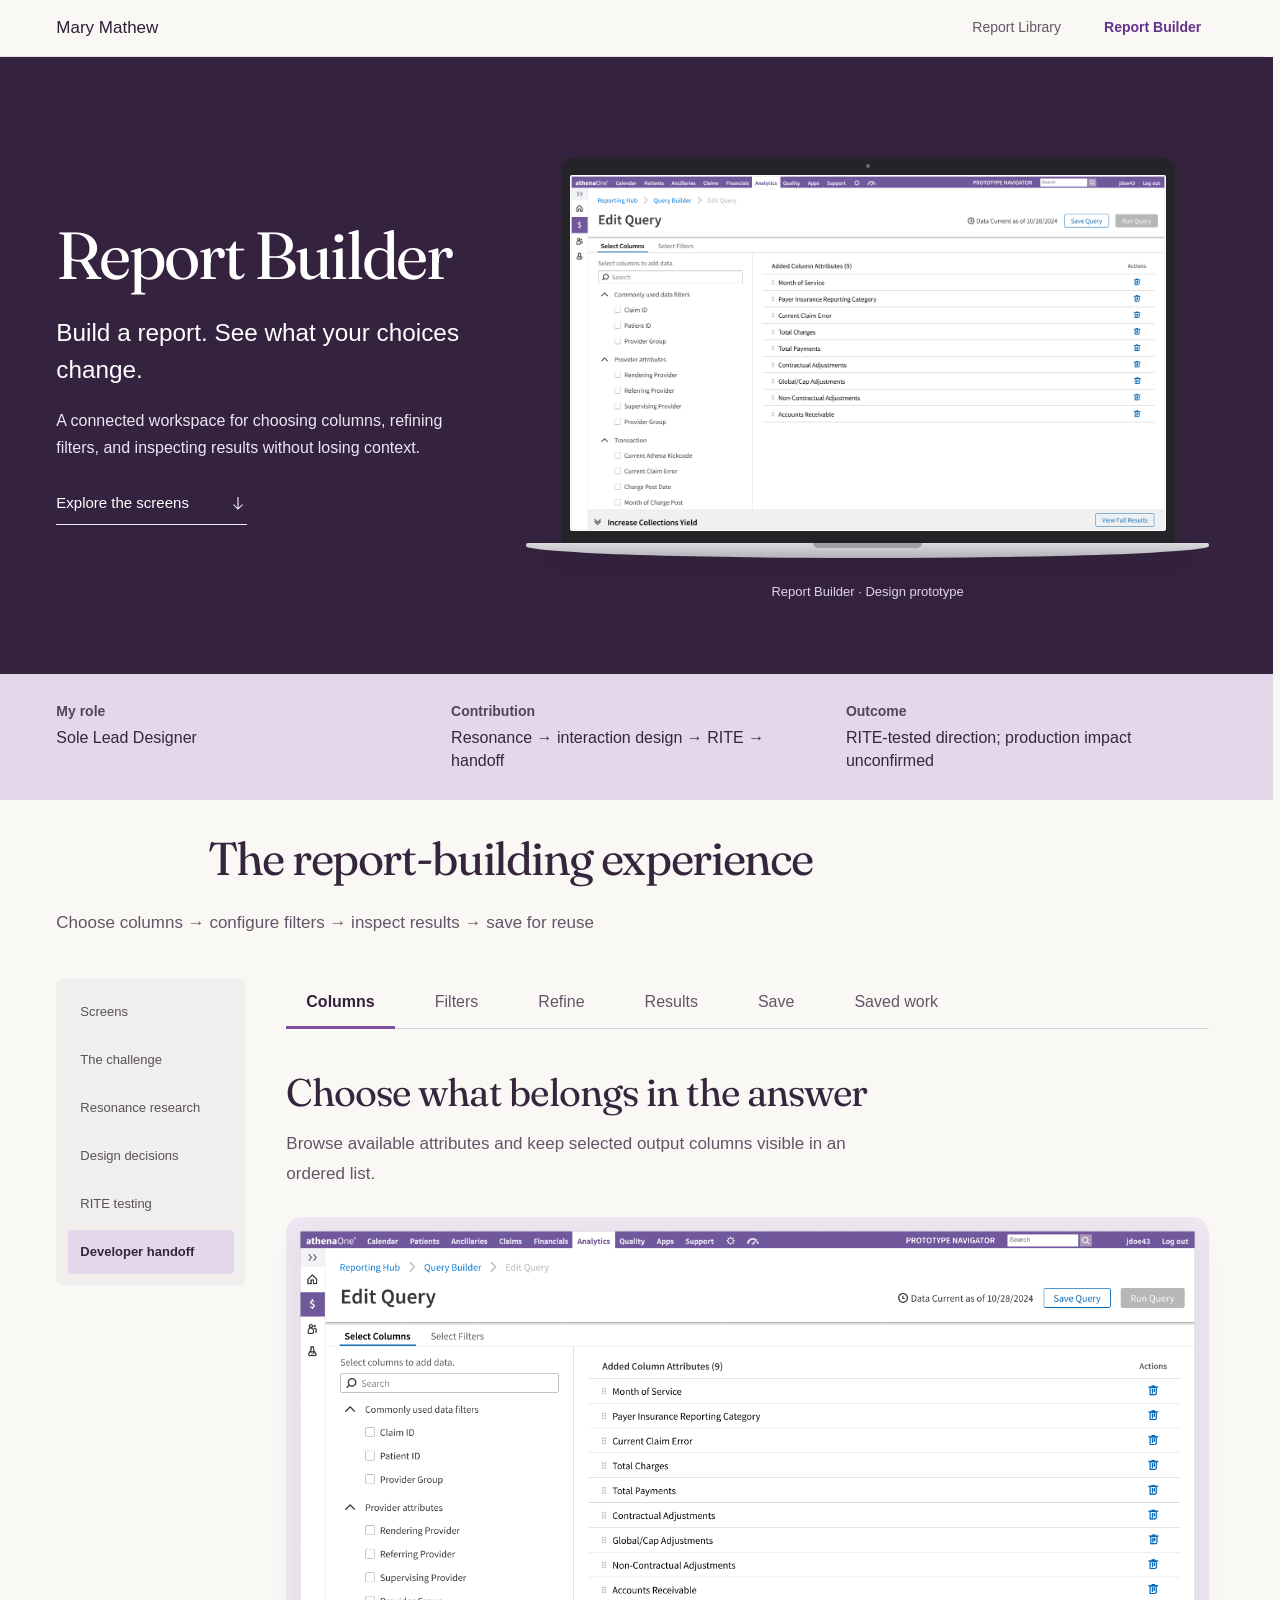
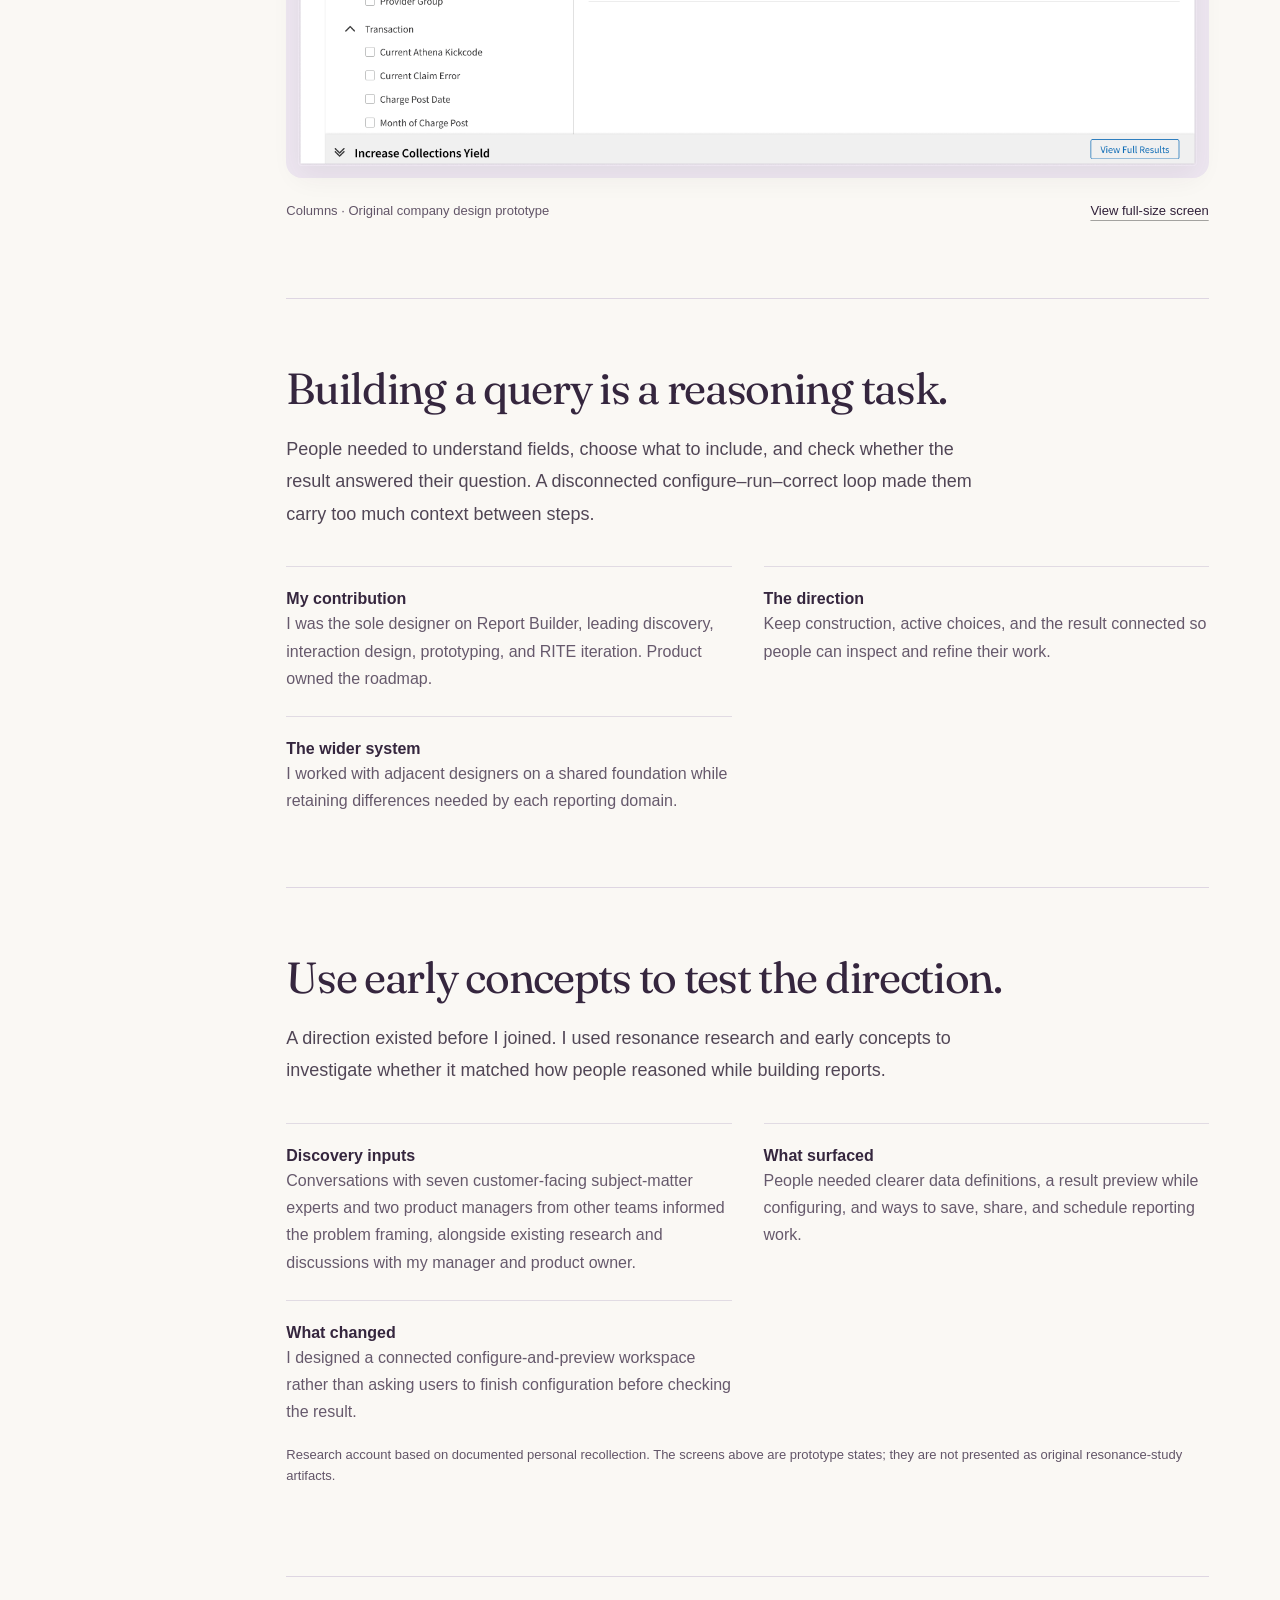
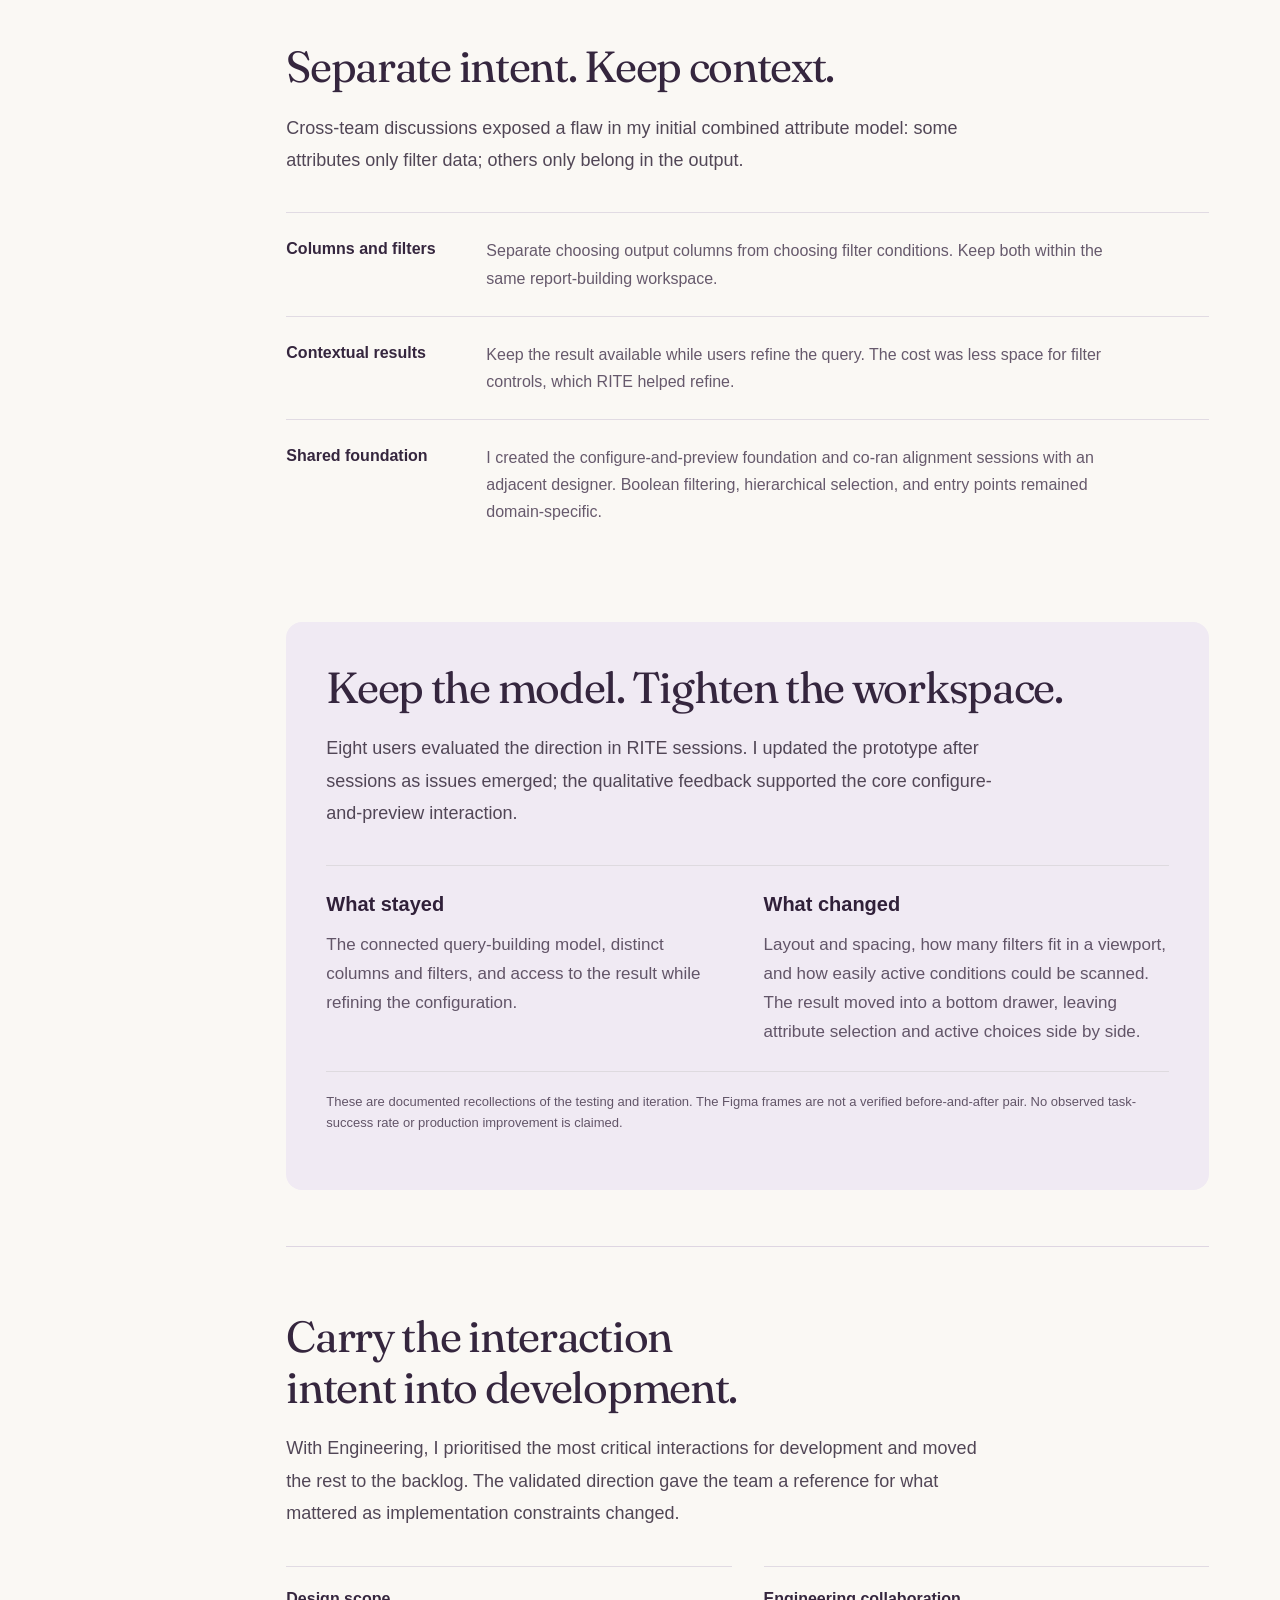
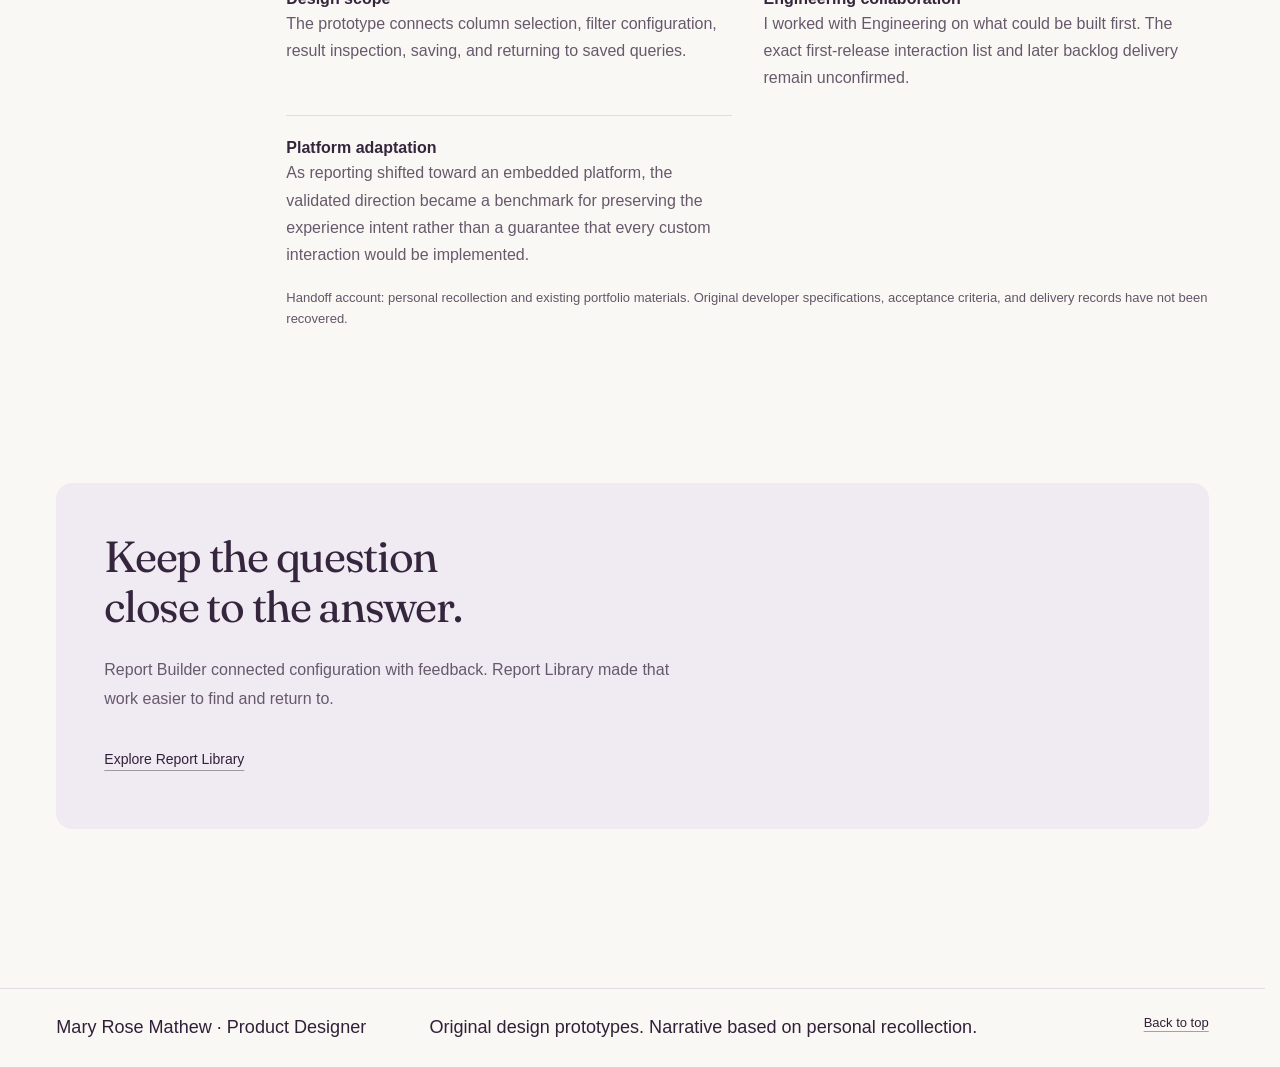
==== commit 8595a55a: "Match Builder laptop display to screen aspect ratio" ====
--- a/report-builder/index.html
+++ b/report-builder/index.html
@@ -1 +1 @@
-<!doctype html><html lang="en"><head><meta charset="utf-8"><meta name="viewport" content="width=device-width,initial-scale=1,viewport-fit=cover"><meta name="robots" content="noindex,nofollow,noarchive"><meta name="referrer" content="no-referrer"><title>Report Builder — Mary Rose Mathew</title><link rel="stylesheet" href="../style.css"><link rel="stylesheet" href="../presentation.css?v=20261110-rail-clearance"><link rel="stylesheet" href="../project-nav.css?v=aligned2"></head><body class="rl-presentation builder-presentation"><a class="skip" href="#main">Skip to presentation</a><header class="presentation-header"><a href="#top" class="site-name">Mary Mathew</a><nav class="project-nav" aria-label="Reporting projects"><a href="../">Report Library</a><a href="./" aria-current="page">Report Builder</a></nav></header><main id="main"><section class="cover" id="top"><div class="cover-copy"><h1>Report <span class="title-library">Builder</span></h1><p class="cover-lede">Build a report. See what your choices change.</p><p class="cover-intro">A connected workspace for choosing columns, refining filters, and inspecting results without losing context.</p><a class="begin" href="#screen-title">Explore the screens <svg viewBox="0 0 24 24" aria-hidden="true"><path d="M12 4v16m-6-6 6 6 6-6"/></svg></a></div><figure class="hero-laptop"><a class="laptop-link" href="screens/edit.png" target="_blank" rel="noopener" aria-label="View Report Builder screen at full size"><div class="laptop-display"><span class="laptop-camera" aria-hidden="true"></span><img src="screens/edit.png" width="1448" height="865" alt="Report Builder column selection workspace displayed in a laptop screen." fetchpriority="high"></div><div class="laptop-base" aria-hidden="true"><span></span></div></a><figcaption>Report Builder · Design prototype</figcaption></figure><dl class="project-meta"><div><dt>My role</dt><dd>Sole Lead Designer</dd></div><div><dt>Contribution</dt><dd>Resonance → interaction design → RITE → handoff</dd></div><div><dt>Outcome</dt><dd>RITE-tested direction; production impact unconfirmed</dd></div></dl></section><section class="screen-showcase" id="final-screens" aria-labelledby="screen-title"><div class="screen-heading"><h2 id="screen-title">The report-building experience</h2></div><p class="builder-summary">Choose columns → configure filters → inspect results → save for reuse</p></section><div class="case-layout"><nav class="chapter-nav" aria-label="Presentation chapters"><a href="#final-home">Screens</a><a href="#context">The challenge</a><a href="#resonance">Resonance research</a><a href="#decisions">Design decisions</a><a href="#validation">RITE testing</a><a href="#handoff">Developer handoff</a></nav><div class="case-content"><section class="screen-showcase screen-panels" aria-label="Report Builder screens"><div class="screen-index" role="tablist" aria-label="Report Builder workflow"><button type="button" role="tab" id="tab-final-home" aria-controls="final-home" aria-selected="true" tabindex="0">Columns</button><button type="button" role="tab" id="tab-final-detail" aria-controls="final-detail" aria-selected="false" tabindex="-1">Filters</button><button type="button" role="tab" id="tab-final-configured" aria-controls="final-configured" aria-selected="false" tabindex="-1">Refine</button><button type="button" role="tab" id="tab-final-inbox" aria-controls="final-inbox" aria-selected="false" tabindex="-1">Results</button><button type="button" role="tab" id="tab-final-save" aria-controls="final-save" aria-selected="false" tabindex="-1">Save</button><button type="button" role="tab" id="tab-final-saved" aria-controls="final-saved" aria-selected="false" tabindex="-1">Saved work</button></div><article class="final-screen-story" id="final-home" role="tabpanel" aria-labelledby="tab-final-home" tabindex="0"><div class="screen-story-heading"><h3>Choose what belongs in the answer</h3><p>Browse available attributes and keep selected output columns visible in an ordered list.</p></div><figure class="product-screen original-screen"><a href="screens/edit.png" target="_blank" rel="noopener" aria-label="Open Columns screen at full size"><img src="screens/edit.png" alt="Report Builder prototype: Browse available attributes and keep selected output columns visible in an ordered list." loading="lazy" width="1448" height="865"></a><figcaption><span>Columns · Original company design prototype</span><a href="screens/edit.png" target="_blank" rel="noopener">View full-size screen</a></figcaption></figure></article><article class="final-screen-story" id="final-detail" role="tabpanel" aria-labelledby="tab-final-detail" tabindex="0" hidden><div class="screen-story-heading"><h3>Make the conditions explicit</h3><p>Choose filters separately from output columns, then inspect their configured values in the same workspace.</p></div><figure class="product-screen original-screen"><a href="screens/filters.png" target="_blank" rel="noopener" aria-label="Open Filters screen at full size"><img src="screens/filters.png" alt="Report Builder prototype: Choose filters separately from output columns, then inspect their configured values in the same workspace." loading="lazy" width="1448" height="865"></a><figcaption><span>Filters · Original company design prototype</span><a href="screens/filters.png" target="_blank" rel="noopener">View full-size screen</a></figcaption></figure></article><article class="final-screen-story" id="final-configured" role="tabpanel" aria-labelledby="tab-final-configured" tabindex="0" hidden><div class="screen-story-heading"><h3>Refine without losing the question</h3><p>Review an added attribute alongside the active configuration and the result drawer.</p></div><figure class="product-screen original-screen"><a href="screens/configured.png" target="_blank" rel="noopener" aria-label="Open Refine screen at full size"><img src="screens/configured.png" alt="Report Builder prototype: Review an added attribute alongside the active configuration and the result drawer." loading="lazy" width="1448" height="865"></a><figcaption><span>Refine · Original company design prototype</span><a href="screens/configured.png" target="_blank" rel="noopener">View full-size screen</a></figcaption></figure></article><article class="final-screen-story" id="final-inbox" role="tabpanel" aria-labelledby="tab-final-inbox" tabindex="0" hidden><div class="screen-story-heading"><h3>Inspect what the query returns</h3><p>The full result view carries the active conditions above the table, with a route back to editing.</p></div><figure class="product-screen original-screen"><a href="screens/preview.png" target="_blank" rel="noopener" aria-label="Open Results screen at full size"><img src="screens/preview.png" alt="Report Builder prototype: The full result view carries the active conditions above the table, with a route back to editing." loading="lazy" width="1448" height="865"></a><figcaption><span>Results · Original company design prototype</span><a href="screens/preview.png" target="_blank" rel="noopener">View full-size screen</a></figcaption></figure></article><article class="final-screen-story" id="final-save" role="tabpanel" aria-labelledby="tab-final-save" tabindex="0" hidden><div class="screen-story-heading"><h3>Give the configuration a place to return to</h3><p>Name the query, add a description, and choose its folder before saving.</p></div><figure class="product-screen original-screen"><a href="screens/save.png" target="_blank" rel="noopener" aria-label="Open Save screen at full size"><img src="screens/save.png" alt="Report Builder prototype: Name the query, add a description, and choose its folder before saving." loading="lazy" width="819" height="632"></a><figcaption><span>Save · Original company design prototype</span><a href="screens/save.png" target="_blank" rel="noopener">View full-size screen</a></figcaption></figure></article><article class="final-screen-story" id="final-saved" role="tabpanel" aria-labelledby="tab-final-saved" tabindex="0" hidden><div class="screen-story-heading"><h3>Return to a reusable query</h3><p>The saved-query destination connects one-off construction to repeat reporting work.</p></div><figure class="product-screen original-screen"><a href="screens/saved.png" target="_blank" rel="noopener" aria-label="Open Saved work screen at full size"><img src="screens/saved.png" alt="Report Builder prototype: The saved-query destination connects one-off construction to repeat reporting work." loading="lazy" width="1448" height="928"></a><figcaption><span>Saved work · Original company design prototype</span><a href="screens/saved.png" target="_blank" rel="noopener">View full-size screen</a></figcaption></figure></article></section><div class="reading-layout"><div class="chapters"><section class="chapter" id="context" aria-labelledby="context-title"><div class="chapter-heading"><h2 id="context-title">Building a query is a reasoning task.</h2><p class="chapter-intro">People needed to understand fields, choose what to include, and check whether the result answered their question. A disconnected configure–run–correct loop made them carry too much context between steps.</p></div><div class="insight-grid"><article class="insight"><h3>My contribution</h3><p>I was the sole designer on Report Builder, leading discovery, interaction design, prototyping, and RITE iteration. Product owned the roadmap.</p></article><article class="insight"><h3>The direction</h3><p>Keep construction, active choices, and the result connected so people can inspect and refine their work.</p></article><article class="insight"><h3>The wider system</h3><p>I worked with adjacent designers on a shared foundation while retaining differences needed by each reporting domain.</p></article></div></section><section class="chapter" id="resonance" aria-labelledby="resonance-title"><div class="chapter-heading"><h2 id="resonance-title">Use early concepts to test the direction.</h2><p class="chapter-intro">A direction existed before I joined. I used resonance research and early concepts to investigate whether it matched how people reasoned while building reports.</p></div><div class="insight-grid"><article class="insight"><h3>Discovery inputs</h3><p>Conversations with seven customer-facing subject-matter experts and two product managers from other teams informed the problem framing, alongside existing research and discussions with my manager and product owner.</p></article><article class="insight"><h3>What surfaced</h3><p>People needed clearer data definitions, a result preview while configuring, and ways to save, share, and schedule reporting work.</p></article><article class="insight"><h3>What changed</h3><p>I designed a connected configure-and-preview workspace rather than asking users to finish configuration before checking the result.</p></article></div><p class="representation-note">Research account based on documented personal recollection. The screens above are prototype states; they are not presented as original resonance-study artifacts.</p></section><section class="chapter" id="decisions" aria-labelledby="decisions-title"><div class="chapter-heading"><h2 id="decisions-title">Separate intent. Keep context.</h2><p class="chapter-intro">Cross-team discussions exposed a flaw in my initial combined attribute model: some attributes only filter data; others only belong in the output.</p></div><div class="insight-grid"><article class="insight"><h3>Columns and filters</h3><p>Separate choosing output columns from choosing filter conditions. Keep both within the same report-building workspace.</p></article><article class="insight"><h3>Contextual results</h3><p>Keep the result available while users refine the query. The cost was less space for filter controls, which RITE helped refine.</p></article><article class="insight"><h3>Shared foundation</h3><p>I created the configure-and-preview foundation and co-ran alignment sessions with an adjacent designer. Boolean filtering, hierarchical selection, and entry points remained domain-specific.</p></article></div></section><section class="chapter" id="validation" aria-labelledby="validation-title"><div class="chapter-heading"><h2 id="validation-title">Keep the model. Tighten the workspace.</h2><p class="chapter-intro">Eight users evaluated the direction in RITE sessions. I updated the prototype after sessions as issues emerged; the qualitative feedback supported the core configure-and-preview interaction.</p></div><div class="iteration-comparison"><article><h3>What stayed</h3><p>The connected query-building model, distinct columns and filters, and access to the result while refining the configuration.</p></article><article><h3>What changed</h3><p>Layout and spacing, how many filters fit in a viewport, and how easily active conditions could be scanned. The result moved into a bottom drawer, leaving attribute selection and active choices side by side.</p></article></div><p class="representation-note">These are documented recollections of the testing and iteration. The Figma frames are not a verified before-and-after pair. No observed task-success rate or production improvement is claimed.</p></section><section class="chapter" id="handoff" aria-labelledby="handoff-title"><div class="chapter-heading"><h2 id="handoff-title">Carry the interaction intent into development.</h2><p class="chapter-intro">With Engineering, I prioritised the most critical interactions for development and moved the rest to the backlog. The validated direction gave the team a reference for what mattered as implementation constraints changed.</p></div><div class="insight-grid"><article class="insight"><h3>Design scope</h3><p>The prototype connects column selection, filter configuration, result inspection, saving, and returning to saved queries.</p></article><article class="insight"><h3>Engineering collaboration</h3><p>I worked with Engineering on what could be built first. The exact first-release interaction list and later backlog delivery remain unconfirmed.</p></article><article class="insight"><h3>Platform adaptation</h3><p>As reporting shifted toward an embedded platform, the validated direction became a benchmark for preserving the experience intent rather than a guarantee that every custom interaction would be implemented.</p></article></div><p class="representation-note">Handoff account: personal recollection and existing portfolio materials. Original developer specifications, acceptance criteria, and delivery records have not been recovered.</p></section></div></div></div></div><section class="closing"><h2>Keep the question<br>close to the answer.</h2><p>Report Builder connected configuration with feedback. Report Library made that work easier to find and return to.</p><a href="../">Explore Report Library</a></section></main><footer><p>Mary Rose Mathew · Product Designer</p><p> Original design prototypes. Narrative based on personal recollection.</p><a href="#top">Back to top</a></footer><script src="presentation.js"></script></body></html>+<!doctype html><html lang="en"><head><meta charset="utf-8"><meta name="viewport" content="width=device-width,initial-scale=1,viewport-fit=cover"><meta name="robots" content="noindex,nofollow,noarchive"><meta name="referrer" content="no-referrer"><title>Report Builder — Mary Rose Mathew</title><link rel="stylesheet" href="../style.css"><link rel="stylesheet" href="../presentation.css?v=20261110-rail-clearance"><link rel="stylesheet" href="../project-nav.css?v=laptop-fit3"></head><body class="rl-presentation builder-presentation"><a class="skip" href="#main">Skip to presentation</a><header class="presentation-header"><a href="#top" class="site-name">Mary Mathew</a><nav class="project-nav" aria-label="Reporting projects"><a href="../">Report Library</a><a href="./" aria-current="page">Report Builder</a></nav></header><main id="main"><section class="cover" id="top"><div class="cover-copy"><h1>Report <span class="title-library">Builder</span></h1><p class="cover-lede">Build a report. See what your choices change.</p><p class="cover-intro">A connected workspace for choosing columns, refining filters, and inspecting results without losing context.</p><a class="begin" href="#screen-title">Explore the screens <svg viewBox="0 0 24 24" aria-hidden="true"><path d="M12 4v16m-6-6 6 6 6-6"/></svg></a></div><figure class="hero-laptop"><a class="laptop-link" href="screens/edit.png" target="_blank" rel="noopener" aria-label="View Report Builder screen at full size"><div class="laptop-display"><span class="laptop-camera" aria-hidden="true"></span><img src="screens/edit.png" width="1448" height="865" alt="Report Builder column selection workspace displayed in a laptop screen." fetchpriority="high"></div><div class="laptop-base" aria-hidden="true"><span></span></div></a><figcaption>Report Builder · Design prototype</figcaption></figure><dl class="project-meta"><div><dt>My role</dt><dd>Sole Lead Designer</dd></div><div><dt>Contribution</dt><dd>Resonance → interaction design → RITE → handoff</dd></div><div><dt>Outcome</dt><dd>RITE-tested direction; production impact unconfirmed</dd></div></dl></section><section class="screen-showcase" id="final-screens" aria-labelledby="screen-title"><div class="screen-heading"><h2 id="screen-title">The report-building experience</h2></div><p class="builder-summary">Choose columns → configure filters → inspect results → save for reuse</p></section><div class="case-layout"><nav class="chapter-nav" aria-label="Presentation chapters"><a href="#final-home">Screens</a><a href="#context">The challenge</a><a href="#resonance">Resonance research</a><a href="#decisions">Design decisions</a><a href="#validation">RITE testing</a><a href="#handoff">Developer handoff</a></nav><div class="case-content"><section class="screen-showcase screen-panels" aria-label="Report Builder screens"><div class="screen-index" role="tablist" aria-label="Report Builder workflow"><button type="button" role="tab" id="tab-final-home" aria-controls="final-home" aria-selected="true" tabindex="0">Columns</button><button type="button" role="tab" id="tab-final-detail" aria-controls="final-detail" aria-selected="false" tabindex="-1">Filters</button><button type="button" role="tab" id="tab-final-configured" aria-controls="final-configured" aria-selected="false" tabindex="-1">Refine</button><button type="button" role="tab" id="tab-final-inbox" aria-controls="final-inbox" aria-selected="false" tabindex="-1">Results</button><button type="button" role="tab" id="tab-final-save" aria-controls="final-save" aria-selected="false" tabindex="-1">Save</button><button type="button" role="tab" id="tab-final-saved" aria-controls="final-saved" aria-selected="false" tabindex="-1">Saved work</button></div><article class="final-screen-story" id="final-home" role="tabpanel" aria-labelledby="tab-final-home" tabindex="0"><div class="screen-story-heading"><h3>Choose what belongs in the answer</h3><p>Browse available attributes and keep selected output columns visible in an ordered list.</p></div><figure class="product-screen original-screen"><a href="screens/edit.png" target="_blank" rel="noopener" aria-label="Open Columns screen at full size"><img src="screens/edit.png" alt="Report Builder prototype: Browse available attributes and keep selected output columns visible in an ordered list." loading="lazy" width="1448" height="865"></a><figcaption><span>Columns · Original company design prototype</span><a href="screens/edit.png" target="_blank" rel="noopener">View full-size screen</a></figcaption></figure></article><article class="final-screen-story" id="final-detail" role="tabpanel" aria-labelledby="tab-final-detail" tabindex="0" hidden><div class="screen-story-heading"><h3>Make the conditions explicit</h3><p>Choose filters separately from output columns, then inspect their configured values in the same workspace.</p></div><figure class="product-screen original-screen"><a href="screens/filters.png" target="_blank" rel="noopener" aria-label="Open Filters screen at full size"><img src="screens/filters.png" alt="Report Builder prototype: Choose filters separately from output columns, then inspect their configured values in the same workspace." loading="lazy" width="1448" height="865"></a><figcaption><span>Filters · Original company design prototype</span><a href="screens/filters.png" target="_blank" rel="noopener">View full-size screen</a></figcaption></figure></article><article class="final-screen-story" id="final-configured" role="tabpanel" aria-labelledby="tab-final-configured" tabindex="0" hidden><div class="screen-story-heading"><h3>Refine without losing the question</h3><p>Review an added attribute alongside the active configuration and the result drawer.</p></div><figure class="product-screen original-screen"><a href="screens/configured.png" target="_blank" rel="noopener" aria-label="Open Refine screen at full size"><img src="screens/configured.png" alt="Report Builder prototype: Review an added attribute alongside the active configuration and the result drawer." loading="lazy" width="1448" height="865"></a><figcaption><span>Refine · Original company design prototype</span><a href="screens/configured.png" target="_blank" rel="noopener">View full-size screen</a></figcaption></figure></article><article class="final-screen-story" id="final-inbox" role="tabpanel" aria-labelledby="tab-final-inbox" tabindex="0" hidden><div class="screen-story-heading"><h3>Inspect what the query returns</h3><p>The full result view carries the active conditions above the table, with a route back to editing.</p></div><figure class="product-screen original-screen"><a href="screens/preview.png" target="_blank" rel="noopener" aria-label="Open Results screen at full size"><img src="screens/preview.png" alt="Report Builder prototype: The full result view carries the active conditions above the table, with a route back to editing." loading="lazy" width="1448" height="865"></a><figcaption><span>Results · Original company design prototype</span><a href="screens/preview.png" target="_blank" rel="noopener">View full-size screen</a></figcaption></figure></article><article class="final-screen-story" id="final-save" role="tabpanel" aria-labelledby="tab-final-save" tabindex="0" hidden><div class="screen-story-heading"><h3>Give the configuration a place to return to</h3><p>Name the query, add a description, and choose its folder before saving.</p></div><figure class="product-screen original-screen"><a href="screens/save.png" target="_blank" rel="noopener" aria-label="Open Save screen at full size"><img src="screens/save.png" alt="Report Builder prototype: Name the query, add a description, and choose its folder before saving." loading="lazy" width="819" height="632"></a><figcaption><span>Save · Original company design prototype</span><a href="screens/save.png" target="_blank" rel="noopener">View full-size screen</a></figcaption></figure></article><article class="final-screen-story" id="final-saved" role="tabpanel" aria-labelledby="tab-final-saved" tabindex="0" hidden><div class="screen-story-heading"><h3>Return to a reusable query</h3><p>The saved-query destination connects one-off construction to repeat reporting work.</p></div><figure class="product-screen original-screen"><a href="screens/saved.png" target="_blank" rel="noopener" aria-label="Open Saved work screen at full size"><img src="screens/saved.png" alt="Report Builder prototype: The saved-query destination connects one-off construction to repeat reporting work." loading="lazy" width="1448" height="928"></a><figcaption><span>Saved work · Original company design prototype</span><a href="screens/saved.png" target="_blank" rel="noopener">View full-size screen</a></figcaption></figure></article></section><div class="reading-layout"><div class="chapters"><section class="chapter" id="context" aria-labelledby="context-title"><div class="chapter-heading"><h2 id="context-title">Building a query is a reasoning task.</h2><p class="chapter-intro">People needed to understand fields, choose what to include, and check whether the result answered their question. A disconnected configure–run–correct loop made them carry too much context between steps.</p></div><div class="insight-grid"><article class="insight"><h3>My contribution</h3><p>I was the sole designer on Report Builder, leading discovery, interaction design, prototyping, and RITE iteration. Product owned the roadmap.</p></article><article class="insight"><h3>The direction</h3><p>Keep construction, active choices, and the result connected so people can inspect and refine their work.</p></article><article class="insight"><h3>The wider system</h3><p>I worked with adjacent designers on a shared foundation while retaining differences needed by each reporting domain.</p></article></div></section><section class="chapter" id="resonance" aria-labelledby="resonance-title"><div class="chapter-heading"><h2 id="resonance-title">Use early concepts to test the direction.</h2><p class="chapter-intro">A direction existed before I joined. I used resonance research and early concepts to investigate whether it matched how people reasoned while building reports.</p></div><div class="insight-grid"><article class="insight"><h3>Discovery inputs</h3><p>Conversations with seven customer-facing subject-matter experts and two product managers from other teams informed the problem framing, alongside existing research and discussions with my manager and product owner.</p></article><article class="insight"><h3>What surfaced</h3><p>People needed clearer data definitions, a result preview while configuring, and ways to save, share, and schedule reporting work.</p></article><article class="insight"><h3>What changed</h3><p>I designed a connected configure-and-preview workspace rather than asking users to finish configuration before checking the result.</p></article></div><p class="representation-note">Research account based on documented personal recollection. The screens above are prototype states; they are not presented as original resonance-study artifacts.</p></section><section class="chapter" id="decisions" aria-labelledby="decisions-title"><div class="chapter-heading"><h2 id="decisions-title">Separate intent. Keep context.</h2><p class="chapter-intro">Cross-team discussions exposed a flaw in my initial combined attribute model: some attributes only filter data; others only belong in the output.</p></div><div class="insight-grid"><article class="insight"><h3>Columns and filters</h3><p>Separate choosing output columns from choosing filter conditions. Keep both within the same report-building workspace.</p></article><article class="insight"><h3>Contextual results</h3><p>Keep the result available while users refine the query. The cost was less space for filter controls, which RITE helped refine.</p></article><article class="insight"><h3>Shared foundation</h3><p>I created the configure-and-preview foundation and co-ran alignment sessions with an adjacent designer. Boolean filtering, hierarchical selection, and entry points remained domain-specific.</p></article></div></section><section class="chapter" id="validation" aria-labelledby="validation-title"><div class="chapter-heading"><h2 id="validation-title">Keep the model. Tighten the workspace.</h2><p class="chapter-intro">Eight users evaluated the direction in RITE sessions. I updated the prototype after sessions as issues emerged; the qualitative feedback supported the core configure-and-preview interaction.</p></div><div class="iteration-comparison"><article><h3>What stayed</h3><p>The connected query-building model, distinct columns and filters, and access to the result while refining the configuration.</p></article><article><h3>What changed</h3><p>Layout and spacing, how many filters fit in a viewport, and how easily active conditions could be scanned. The result moved into a bottom drawer, leaving attribute selection and active choices side by side.</p></article></div><p class="representation-note">These are documented recollections of the testing and iteration. The Figma frames are not a verified before-and-after pair. No observed task-success rate or production improvement is claimed.</p></section><section class="chapter" id="handoff" aria-labelledby="handoff-title"><div class="chapter-heading"><h2 id="handoff-title">Carry the interaction intent into development.</h2><p class="chapter-intro">With Engineering, I prioritised the most critical interactions for development and moved the rest to the backlog. The validated direction gave the team a reference for what mattered as implementation constraints changed.</p></div><div class="insight-grid"><article class="insight"><h3>Design scope</h3><p>The prototype connects column selection, filter configuration, result inspection, saving, and returning to saved queries.</p></article><article class="insight"><h3>Engineering collaboration</h3><p>I worked with Engineering on what could be built first. The exact first-release interaction list and later backlog delivery remain unconfirmed.</p></article><article class="insight"><h3>Platform adaptation</h3><p>As reporting shifted toward an embedded platform, the validated direction became a benchmark for preserving the experience intent rather than a guarantee that every custom interaction would be implemented.</p></article></div><p class="representation-note">Handoff account: personal recollection and existing portfolio materials. Original developer specifications, acceptance criteria, and delivery records have not been recovered.</p></section></div></div></div></div><section class="closing"><h2>Keep the question<br>close to the answer.</h2><p>Report Builder connected configuration with feedback. Report Library made that work easier to find and return to.</p><a href="../">Explore Report Library</a></section></main><footer><p>Mary Rose Mathew · Product Designer</p><p> Original design prototypes. Narrative based on personal recollection.</p><a href="#top">Back to top</a></footer><script src="presentation.js"></script></body></html>
--- a/project-nav.css
+++ b/project-nav.css
@@ -23,3 +23,6 @@
 .presentation-header .project-nav a{justify-content:center}
 @media(max-width:600px){.presentation-header .project-nav{grid-template-columns:92px 92px;gap:10px}}
 @media(max-width:360px){.presentation-header .project-nav{grid-template-columns:86px 86px;gap:6px}}
+
+/* Match the laptop display to the Builder export rather than the Library ratio. */
+.rl-presentation.builder-presentation .laptop-display img{width:100%;height:auto;aspect-ratio:auto;object-fit:contain}
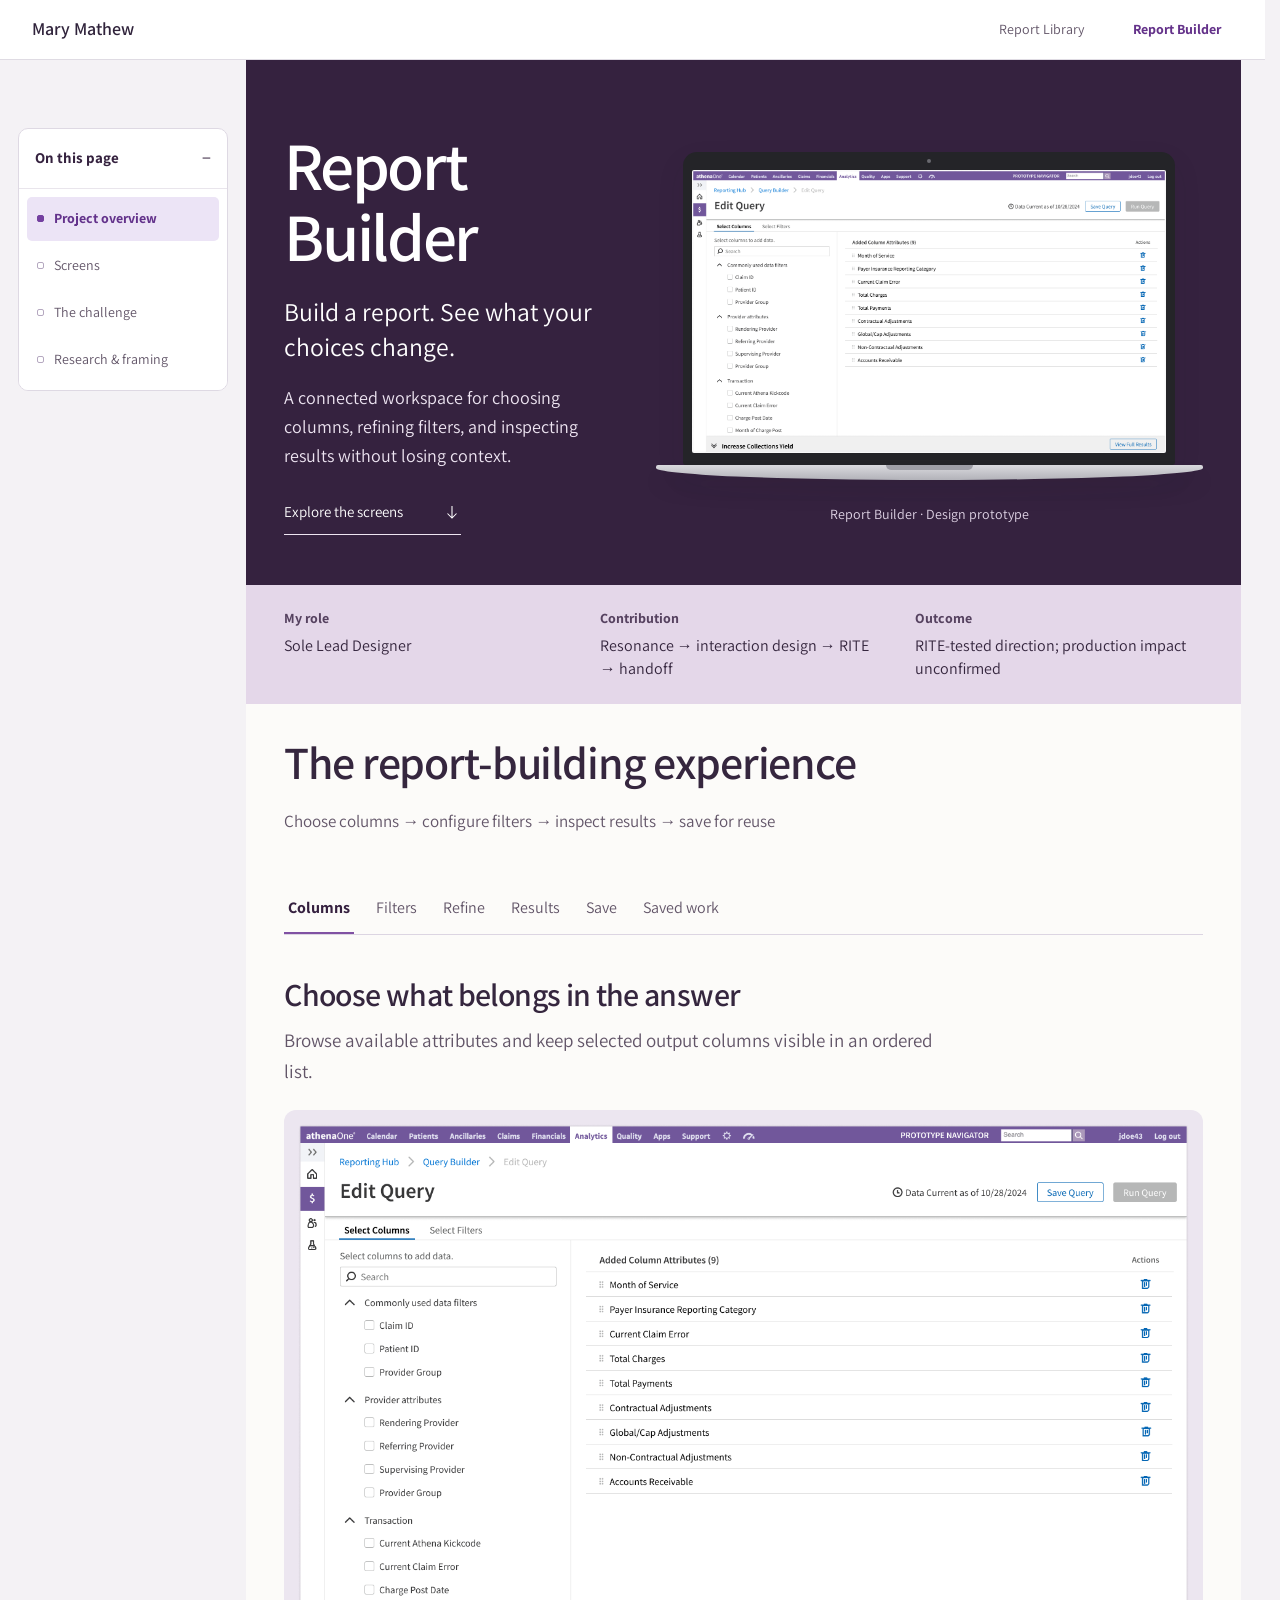
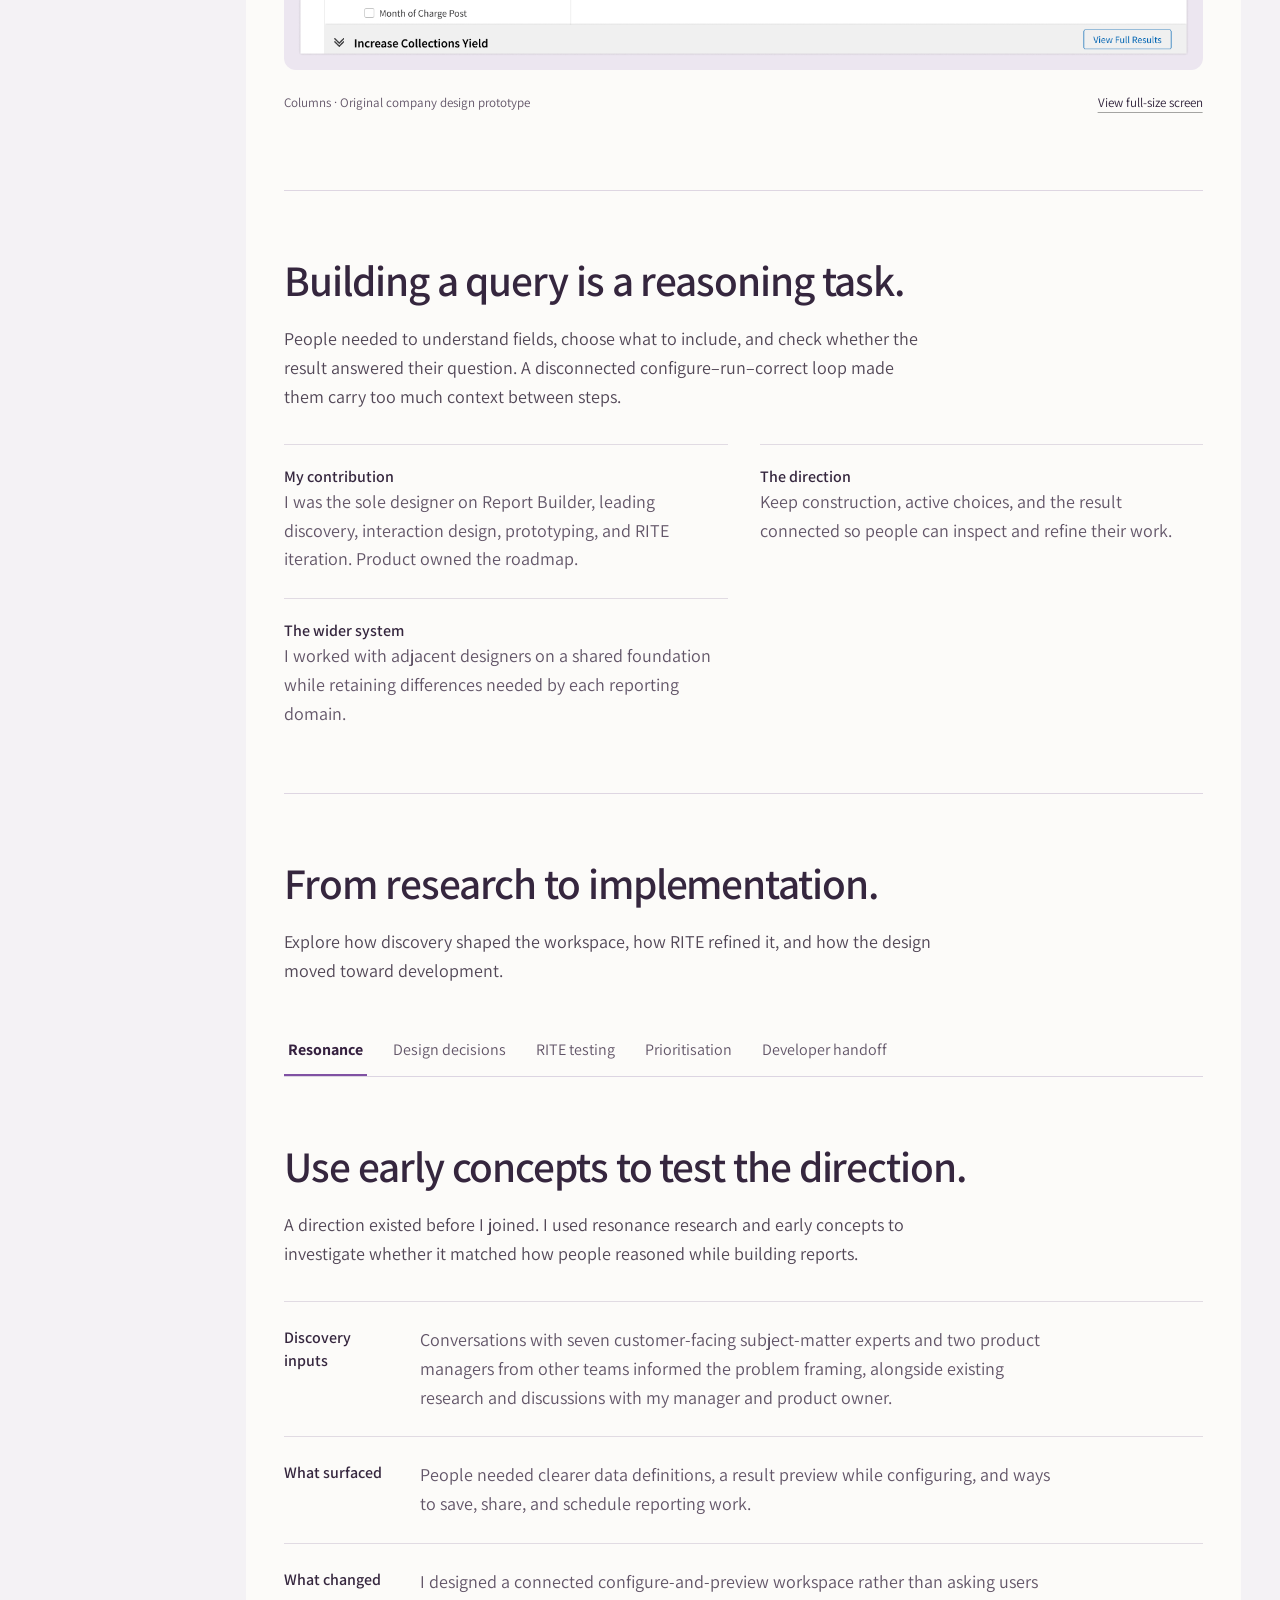
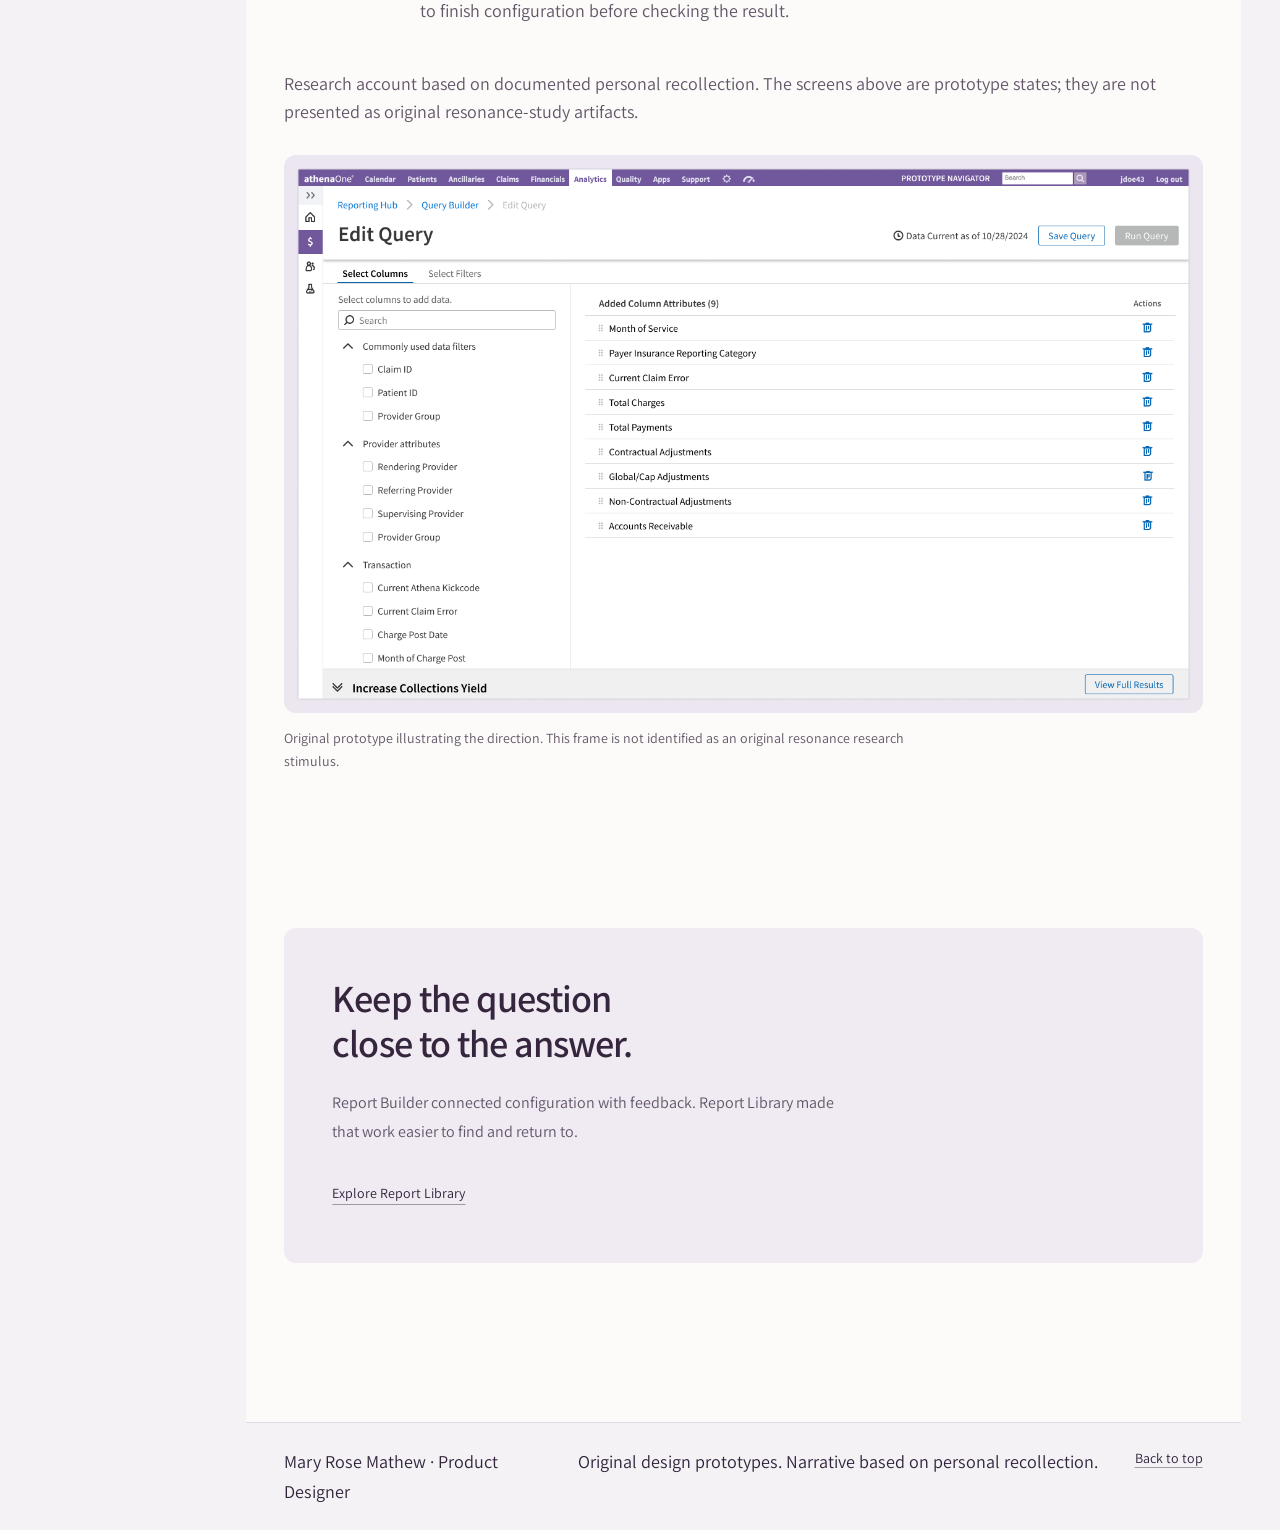
==== commit 9b38fd0e: "Publish canvas navigation, research process tabs and prototype evidence" ====
--- a/report-builder/index.html
+++ b/report-builder/index.html
@@ -1 +1 @@
-<!doctype html><html lang="en"><head><meta charset="utf-8"><meta name="viewport" content="width=device-width,initial-scale=1,viewport-fit=cover"><meta name="robots" content="noindex,nofollow,noarchive"><meta name="referrer" content="no-referrer"><title>Report Builder — Mary Rose Mathew</title><link rel="stylesheet" href="../style.css"><link rel="stylesheet" href="../presentation.css?v=20261110-rail-clearance"><link rel="stylesheet" href="../project-nav.css?v=laptop-fit3"></head><body class="rl-presentation builder-presentation"><a class="skip" href="#main">Skip to presentation</a><header class="presentation-header"><a href="#top" class="site-name">Mary Mathew</a><nav class="project-nav" aria-label="Reporting projects"><a href="../">Report Library</a><a href="./" aria-current="page">Report Builder</a></nav></header><main id="main"><section class="cover" id="top"><div class="cover-copy"><h1>Report <span class="title-library">Builder</span></h1><p class="cover-lede">Build a report. See what your choices change.</p><p class="cover-intro">A connected workspace for choosing columns, refining filters, and inspecting results without losing context.</p><a class="begin" href="#screen-title">Explore the screens <svg viewBox="0 0 24 24" aria-hidden="true"><path d="M12 4v16m-6-6 6 6 6-6"/></svg></a></div><figure class="hero-laptop"><a class="laptop-link" href="screens/edit.png" target="_blank" rel="noopener" aria-label="View Report Builder screen at full size"><div class="laptop-display"><span class="laptop-camera" aria-hidden="true"></span><img src="screens/edit.png" width="1448" height="865" alt="Report Builder column selection workspace displayed in a laptop screen." fetchpriority="high"></div><div class="laptop-base" aria-hidden="true"><span></span></div></a><figcaption>Report Builder · Design prototype</figcaption></figure><dl class="project-meta"><div><dt>My role</dt><dd>Sole Lead Designer</dd></div><div><dt>Contribution</dt><dd>Resonance → interaction design → RITE → handoff</dd></div><div><dt>Outcome</dt><dd>RITE-tested direction; production impact unconfirmed</dd></div></dl></section><section class="screen-showcase" id="final-screens" aria-labelledby="screen-title"><div class="screen-heading"><h2 id="screen-title">The report-building experience</h2></div><p class="builder-summary">Choose columns → configure filters → inspect results → save for reuse</p></section><div class="case-layout"><nav class="chapter-nav" aria-label="Presentation chapters"><a href="#final-home">Screens</a><a href="#context">The challenge</a><a href="#resonance">Resonance research</a><a href="#decisions">Design decisions</a><a href="#validation">RITE testing</a><a href="#handoff">Developer handoff</a></nav><div class="case-content"><section class="screen-showcase screen-panels" aria-label="Report Builder screens"><div class="screen-index" role="tablist" aria-label="Report Builder workflow"><button type="button" role="tab" id="tab-final-home" aria-controls="final-home" aria-selected="true" tabindex="0">Columns</button><button type="button" role="tab" id="tab-final-detail" aria-controls="final-detail" aria-selected="false" tabindex="-1">Filters</button><button type="button" role="tab" id="tab-final-configured" aria-controls="final-configured" aria-selected="false" tabindex="-1">Refine</button><button type="button" role="tab" id="tab-final-inbox" aria-controls="final-inbox" aria-selected="false" tabindex="-1">Results</button><button type="button" role="tab" id="tab-final-save" aria-controls="final-save" aria-selected="false" tabindex="-1">Save</button><button type="button" role="tab" id="tab-final-saved" aria-controls="final-saved" aria-selected="false" tabindex="-1">Saved work</button></div><article class="final-screen-story" id="final-home" role="tabpanel" aria-labelledby="tab-final-home" tabindex="0"><div class="screen-story-heading"><h3>Choose what belongs in the answer</h3><p>Browse available attributes and keep selected output columns visible in an ordered list.</p></div><figure class="product-screen original-screen"><a href="screens/edit.png" target="_blank" rel="noopener" aria-label="Open Columns screen at full size"><img src="screens/edit.png" alt="Report Builder prototype: Browse available attributes and keep selected output columns visible in an ordered list." loading="lazy" width="1448" height="865"></a><figcaption><span>Columns · Original company design prototype</span><a href="screens/edit.png" target="_blank" rel="noopener">View full-size screen</a></figcaption></figure></article><article class="final-screen-story" id="final-detail" role="tabpanel" aria-labelledby="tab-final-detail" tabindex="0" hidden><div class="screen-story-heading"><h3>Make the conditions explicit</h3><p>Choose filters separately from output columns, then inspect their configured values in the same workspace.</p></div><figure class="product-screen original-screen"><a href="screens/filters.png" target="_blank" rel="noopener" aria-label="Open Filters screen at full size"><img src="screens/filters.png" alt="Report Builder prototype: Choose filters separately from output columns, then inspect their configured values in the same workspace." loading="lazy" width="1448" height="865"></a><figcaption><span>Filters · Original company design prototype</span><a href="screens/filters.png" target="_blank" rel="noopener">View full-size screen</a></figcaption></figure></article><article class="final-screen-story" id="final-configured" role="tabpanel" aria-labelledby="tab-final-configured" tabindex="0" hidden><div class="screen-story-heading"><h3>Refine without losing the question</h3><p>Review an added attribute alongside the active configuration and the result drawer.</p></div><figure class="product-screen original-screen"><a href="screens/configured.png" target="_blank" rel="noopener" aria-label="Open Refine screen at full size"><img src="screens/configured.png" alt="Report Builder prototype: Review an added attribute alongside the active configuration and the result drawer." loading="lazy" width="1448" height="865"></a><figcaption><span>Refine · Original company design prototype</span><a href="screens/configured.png" target="_blank" rel="noopener">View full-size screen</a></figcaption></figure></article><article class="final-screen-story" id="final-inbox" role="tabpanel" aria-labelledby="tab-final-inbox" tabindex="0" hidden><div class="screen-story-heading"><h3>Inspect what the query returns</h3><p>The full result view carries the active conditions above the table, with a route back to editing.</p></div><figure class="product-screen original-screen"><a href="screens/preview.png" target="_blank" rel="noopener" aria-label="Open Results screen at full size"><img src="screens/preview.png" alt="Report Builder prototype: The full result view carries the active conditions above the table, with a route back to editing." loading="lazy" width="1448" height="865"></a><figcaption><span>Results · Original company design prototype</span><a href="screens/preview.png" target="_blank" rel="noopener">View full-size screen</a></figcaption></figure></article><article class="final-screen-story" id="final-save" role="tabpanel" aria-labelledby="tab-final-save" tabindex="0" hidden><div class="screen-story-heading"><h3>Give the configuration a place to return to</h3><p>Name the query, add a description, and choose its folder before saving.</p></div><figure class="product-screen original-screen"><a href="screens/save.png" target="_blank" rel="noopener" aria-label="Open Save screen at full size"><img src="screens/save.png" alt="Report Builder prototype: Name the query, add a description, and choose its folder before saving." loading="lazy" width="819" height="632"></a><figcaption><span>Save · Original company design prototype</span><a href="screens/save.png" target="_blank" rel="noopener">View full-size screen</a></figcaption></figure></article><article class="final-screen-story" id="final-saved" role="tabpanel" aria-labelledby="tab-final-saved" tabindex="0" hidden><div class="screen-story-heading"><h3>Return to a reusable query</h3><p>The saved-query destination connects one-off construction to repeat reporting work.</p></div><figure class="product-screen original-screen"><a href="screens/saved.png" target="_blank" rel="noopener" aria-label="Open Saved work screen at full size"><img src="screens/saved.png" alt="Report Builder prototype: The saved-query destination connects one-off construction to repeat reporting work." loading="lazy" width="1448" height="928"></a><figcaption><span>Saved work · Original company design prototype</span><a href="screens/saved.png" target="_blank" rel="noopener">View full-size screen</a></figcaption></figure></article></section><div class="reading-layout"><div class="chapters"><section class="chapter" id="context" aria-labelledby="context-title"><div class="chapter-heading"><h2 id="context-title">Building a query is a reasoning task.</h2><p class="chapter-intro">People needed to understand fields, choose what to include, and check whether the result answered their question. A disconnected configure–run–correct loop made them carry too much context between steps.</p></div><div class="insight-grid"><article class="insight"><h3>My contribution</h3><p>I was the sole designer on Report Builder, leading discovery, interaction design, prototyping, and RITE iteration. Product owned the roadmap.</p></article><article class="insight"><h3>The direction</h3><p>Keep construction, active choices, and the result connected so people can inspect and refine their work.</p></article><article class="insight"><h3>The wider system</h3><p>I worked with adjacent designers on a shared foundation while retaining differences needed by each reporting domain.</p></article></div></section><section class="chapter" id="resonance" aria-labelledby="resonance-title"><div class="chapter-heading"><h2 id="resonance-title">Use early concepts to test the direction.</h2><p class="chapter-intro">A direction existed before I joined. I used resonance research and early concepts to investigate whether it matched how people reasoned while building reports.</p></div><div class="insight-grid"><article class="insight"><h3>Discovery inputs</h3><p>Conversations with seven customer-facing subject-matter experts and two product managers from other teams informed the problem framing, alongside existing research and discussions with my manager and product owner.</p></article><article class="insight"><h3>What surfaced</h3><p>People needed clearer data definitions, a result preview while configuring, and ways to save, share, and schedule reporting work.</p></article><article class="insight"><h3>What changed</h3><p>I designed a connected configure-and-preview workspace rather than asking users to finish configuration before checking the result.</p></article></div><p class="representation-note">Research account based on documented personal recollection. The screens above are prototype states; they are not presented as original resonance-study artifacts.</p></section><section class="chapter" id="decisions" aria-labelledby="decisions-title"><div class="chapter-heading"><h2 id="decisions-title">Separate intent. Keep context.</h2><p class="chapter-intro">Cross-team discussions exposed a flaw in my initial combined attribute model: some attributes only filter data; others only belong in the output.</p></div><div class="insight-grid"><article class="insight"><h3>Columns and filters</h3><p>Separate choosing output columns from choosing filter conditions. Keep both within the same report-building workspace.</p></article><article class="insight"><h3>Contextual results</h3><p>Keep the result available while users refine the query. The cost was less space for filter controls, which RITE helped refine.</p></article><article class="insight"><h3>Shared foundation</h3><p>I created the configure-and-preview foundation and co-ran alignment sessions with an adjacent designer. Boolean filtering, hierarchical selection, and entry points remained domain-specific.</p></article></div></section><section class="chapter" id="validation" aria-labelledby="validation-title"><div class="chapter-heading"><h2 id="validation-title">Keep the model. Tighten the workspace.</h2><p class="chapter-intro">Eight users evaluated the direction in RITE sessions. I updated the prototype after sessions as issues emerged; the qualitative feedback supported the core configure-and-preview interaction.</p></div><div class="iteration-comparison"><article><h3>What stayed</h3><p>The connected query-building model, distinct columns and filters, and access to the result while refining the configuration.</p></article><article><h3>What changed</h3><p>Layout and spacing, how many filters fit in a viewport, and how easily active conditions could be scanned. The result moved into a bottom drawer, leaving attribute selection and active choices side by side.</p></article></div><p class="representation-note">These are documented recollections of the testing and iteration. The Figma frames are not a verified before-and-after pair. No observed task-success rate or production improvement is claimed.</p></section><section class="chapter" id="handoff" aria-labelledby="handoff-title"><div class="chapter-heading"><h2 id="handoff-title">Carry the interaction intent into development.</h2><p class="chapter-intro">With Engineering, I prioritised the most critical interactions for development and moved the rest to the backlog. The validated direction gave the team a reference for what mattered as implementation constraints changed.</p></div><div class="insight-grid"><article class="insight"><h3>Design scope</h3><p>The prototype connects column selection, filter configuration, result inspection, saving, and returning to saved queries.</p></article><article class="insight"><h3>Engineering collaboration</h3><p>I worked with Engineering on what could be built first. The exact first-release interaction list and later backlog delivery remain unconfirmed.</p></article><article class="insight"><h3>Platform adaptation</h3><p>As reporting shifted toward an embedded platform, the validated direction became a benchmark for preserving the experience intent rather than a guarantee that every custom interaction would be implemented.</p></article></div><p class="representation-note">Handoff account: personal recollection and existing portfolio materials. Original developer specifications, acceptance criteria, and delivery records have not been recovered.</p></section></div></div></div></div><section class="closing"><h2>Keep the question<br>close to the answer.</h2><p>Report Builder connected configuration with feedback. Report Library made that work easier to find and return to.</p><a href="../">Explore Report Library</a></section></main><footer><p>Mary Rose Mathew · Product Designer</p><p> Original design prototypes. Narrative based on personal recollection.</p><a href="#top">Back to top</a></footer><script src="presentation.js"></script></body></html>+<!doctype html><html lang="en"><head><meta charset="utf-8"><meta name="viewport" content="width=device-width,initial-scale=1,viewport-fit=cover"><meta name="robots" content="noindex,nofollow,noarchive"><meta name="referrer" content="no-referrer"><title>Report Builder — Mary Rose Mathew</title><link rel="stylesheet" href="../style.css"><link rel="stylesheet" href="../presentation.css?v=20261110-rail-clearance"><link rel="stylesheet" href="../project-nav.css?v=laptop-fit3"><link rel="stylesheet" href="../canvas.css?v=20261111-published"></head><body class="rl-presentation builder-presentation"><a class="skip" href="#main">Skip to presentation</a><header class="presentation-header"><a href="#top" class="site-name">Mary Mathew</a><nav class="project-nav" aria-label="Reporting projects"><a href="../">Report Library</a><a href="./" aria-current="page">Report Builder</a></nav></header><details class="canvas-sections" open><summary>On this page</summary><nav class="chapter-nav" aria-label="Presentation chapters"><a href="#top">Project overview</a><a href="#final-home">Screens</a><a href="#context">The challenge</a><a href="#research">Research &amp; framing</a></nav></details><main id="main"><section class="cover" id="top"><div class="cover-copy"><h1>Report <span class="title-library">Builder</span></h1><p class="cover-lede">Build a report. See what your choices change.</p><p class="cover-intro">A connected workspace for choosing columns, refining filters, and inspecting results without losing context.</p><a class="begin" href="#screen-title">Explore the screens <svg viewBox="0 0 24 24" aria-hidden="true"><path d="M12 4v16m-6-6 6 6 6-6"/></svg></a></div><figure class="hero-laptop"><a class="laptop-link" href="screens/edit.png" target="_blank" rel="noopener" aria-label="View Report Builder screen at full size"><div class="laptop-display"><span class="laptop-camera" aria-hidden="true"></span><img src="screens/edit.png" width="1448" height="865" alt="Report Builder column selection workspace displayed in a laptop screen." fetchpriority="high"></div><div class="laptop-base" aria-hidden="true"><span></span></div></a><figcaption>Report Builder · Design prototype</figcaption></figure><dl class="project-meta"><div><dt>My role</dt><dd>Sole Lead Designer</dd></div><div><dt>Contribution</dt><dd>Resonance → interaction design → RITE → handoff</dd></div><div><dt>Outcome</dt><dd>RITE-tested direction; production impact unconfirmed</dd></div></dl></section><section class="screen-showcase" id="final-screens" aria-labelledby="screen-title"><div class="screen-heading"><h2 id="screen-title">The report-building experience</h2></div><p class="builder-summary">Choose columns → configure filters → inspect results → save for reuse</p></section><div class="case-layout"><div class="case-content"><section class="screen-showcase screen-panels" aria-label="Report Builder screens"><div class="screen-index" role="tablist" aria-label="Report Builder workflow"><button type="button" role="tab" id="tab-final-home" aria-controls="final-home" aria-selected="true" tabindex="0">Columns</button><button type="button" role="tab" id="tab-final-detail" aria-controls="final-detail" aria-selected="false" tabindex="-1">Filters</button><button type="button" role="tab" id="tab-final-configured" aria-controls="final-configured" aria-selected="false" tabindex="-1">Refine</button><button type="button" role="tab" id="tab-final-inbox" aria-controls="final-inbox" aria-selected="false" tabindex="-1">Results</button><button type="button" role="tab" id="tab-final-save" aria-controls="final-save" aria-selected="false" tabindex="-1">Save</button><button type="button" role="tab" id="tab-final-saved" aria-controls="final-saved" aria-selected="false" tabindex="-1">Saved work</button></div><article class="final-screen-story" id="final-home" role="tabpanel" aria-labelledby="tab-final-home" tabindex="0"><div class="screen-story-heading"><h3>Choose what belongs in the answer</h3><p>Browse available attributes and keep selected output columns visible in an ordered list.</p></div><figure class="product-screen original-screen"><a href="screens/edit.png" target="_blank" rel="noopener" aria-label="Open Columns screen at full size"><img src="screens/edit.png" alt="Report Builder prototype: Browse available attributes and keep selected output columns visible in an ordered list." loading="lazy" width="1448" height="865"></a><figcaption><span>Columns · Original company design prototype</span><a href="screens/edit.png" target="_blank" rel="noopener">View full-size screen</a></figcaption></figure></article><article class="final-screen-story" id="final-detail" role="tabpanel" aria-labelledby="tab-final-detail" tabindex="0" hidden><div class="screen-story-heading"><h3>Make the conditions explicit</h3><p>Choose filters separately from output columns, then inspect their configured values in the same workspace.</p></div><figure class="product-screen original-screen"><a href="screens/filters.png" target="_blank" rel="noopener" aria-label="Open Filters screen at full size"><img src="screens/filters.png" alt="Report Builder prototype: Choose filters separately from output columns, then inspect their configured values in the same workspace." loading="lazy" width="1448" height="865"></a><figcaption><span>Filters · Original company design prototype</span><a href="screens/filters.png" target="_blank" rel="noopener">View full-size screen</a></figcaption></figure></article><article class="final-screen-story" id="final-configured" role="tabpanel" aria-labelledby="tab-final-configured" tabindex="0" hidden><div class="screen-story-heading"><h3>Refine without losing the question</h3><p>Review an added attribute alongside the active configuration and the result drawer.</p></div><figure class="product-screen original-screen"><a href="screens/configured.png" target="_blank" rel="noopener" aria-label="Open Refine screen at full size"><img src="screens/configured.png" alt="Report Builder prototype: Review an added attribute alongside the active configuration and the result drawer." loading="lazy" width="1448" height="865"></a><figcaption><span>Refine · Original company design prototype</span><a href="screens/configured.png" target="_blank" rel="noopener">View full-size screen</a></figcaption></figure></article><article class="final-screen-story" id="final-inbox" role="tabpanel" aria-labelledby="tab-final-inbox" tabindex="0" hidden><div class="screen-story-heading"><h3>Inspect what the query returns</h3><p>The full result view carries the active conditions above the table, with a route back to editing.</p></div><figure class="product-screen original-screen"><a href="screens/preview.png" target="_blank" rel="noopener" aria-label="Open Results screen at full size"><img src="screens/preview.png" alt="Report Builder prototype: The full result view carries the active conditions above the table, with a route back to editing." loading="lazy" width="1448" height="865"></a><figcaption><span>Results · Original company design prototype</span><a href="screens/preview.png" target="_blank" rel="noopener">View full-size screen</a></figcaption></figure></article><article class="final-screen-story" id="final-save" role="tabpanel" aria-labelledby="tab-final-save" tabindex="0" hidden><div class="screen-story-heading"><h3>Give the configuration a place to return to</h3><p>Name the query, add a description, and choose its folder before saving.</p></div><figure class="product-screen original-screen"><a href="screens/save.png" target="_blank" rel="noopener" aria-label="Open Save screen at full size"><img src="screens/save.png" alt="Report Builder prototype: Name the query, add a description, and choose its folder before saving." loading="lazy" width="819" height="632"></a><figcaption><span>Save · Original company design prototype</span><a href="screens/save.png" target="_blank" rel="noopener">View full-size screen</a></figcaption></figure></article><article class="final-screen-story" id="final-saved" role="tabpanel" aria-labelledby="tab-final-saved" tabindex="0" hidden><div class="screen-story-heading"><h3>Return to a reusable query</h3><p>The saved-query destination connects one-off construction to repeat reporting work.</p></div><figure class="product-screen original-screen"><a href="screens/saved.png" target="_blank" rel="noopener" aria-label="Open Saved work screen at full size"><img src="screens/saved.png" alt="Report Builder prototype: The saved-query destination connects one-off construction to repeat reporting work." loading="lazy" width="1448" height="928"></a><figcaption><span>Saved work · Original company design prototype</span><a href="screens/saved.png" target="_blank" rel="noopener">View full-size screen</a></figcaption></figure></article></section><div class="reading-layout"><div class="chapters"><section class="chapter" id="context" aria-labelledby="context-title"><div class="chapter-heading"><h2 id="context-title">Building a query is a reasoning task.</h2><p class="chapter-intro">People needed to understand fields, choose what to include, and check whether the result answered their question. A disconnected configure–run–correct loop made them carry too much context between steps.</p></div><div class="insight-grid"><article class="insight"><h3>My contribution</h3><p>I was the sole designer on Report Builder, leading discovery, interaction design, prototyping, and RITE iteration. Product owned the roadmap.</p></article><article class="insight"><h3>The direction</h3><p>Keep construction, active choices, and the result connected so people can inspect and refine their work.</p></article><article class="insight"><h3>The wider system</h3><p>I worked with adjacent designers on a shared foundation while retaining differences needed by each reporting domain.</p></article></div></section><section class="chapter" id="research" aria-labelledby="builder-research-title"><div class="chapter-heading"><h2 id="builder-research-title">From research to implementation.</h2><p class="chapter-intro">Explore how discovery shaped the workspace, how RITE refined it, and how the design moved toward development.</p></div><div class="research-tabs" data-process-tabs><div class="screen-index" role="tablist" aria-label="Report Builder process stages"><button type="button" role="tab" id="builder-process-tab-resonance" aria-controls="builder-process-panel-resonance" aria-selected="true" tabindex="0">Resonance</button><button type="button" role="tab" id="builder-process-tab-decisions" aria-controls="builder-process-panel-decisions" aria-selected="false" tabindex="-1">Design decisions</button><button type="button" role="tab" id="builder-process-tab-rite" aria-controls="builder-process-panel-rite" aria-selected="false" tabindex="-1">RITE testing</button><button type="button" role="tab" id="builder-process-tab-priorities" aria-controls="builder-process-panel-priorities" aria-selected="false" tabindex="-1">Prioritisation</button><button type="button" role="tab" id="builder-process-tab-handoff" aria-controls="builder-process-panel-handoff" aria-selected="false" tabindex="-1">Developer handoff</button></div><article class="research-panel" id="builder-process-panel-resonance" role="tabpanel" aria-labelledby="builder-process-tab-resonance" tabindex="0"><div class="chapter-heading"><h2 id="resonance-title">Use early concepts to test the direction.</h2><p class="chapter-intro">A direction existed before I joined. I used resonance research and early concepts to investigate whether it matched how people reasoned while building reports.</p></div><div class="insight-grid"><article class="insight"><h3>Discovery inputs</h3><p>Conversations with seven customer-facing subject-matter experts and two product managers from other teams informed the problem framing, alongside existing research and discussions with my manager and product owner.</p></article><article class="insight"><h3>What surfaced</h3><p>People needed clearer data definitions, a result preview while configuring, and ways to save, share, and schedule reporting work.</p></article><article class="insight"><h3>What changed</h3><p>I designed a connected configure-and-preview workspace rather than asking users to finish configuration before checking the result.</p></article></div><p class="representation-note">Research account based on documented personal recollection. The screens above are prototype states; they are not presented as original resonance-study artifacts.</p><figure class="research-artifact"><a href="screens/edit.png" target="_blank" rel="noopener" aria-label="Inspect prototype state at full size"><img src="screens/edit.png" alt="Report Builder prototype showing selection of columns and added output attributes." width="1448" height="865" loading="lazy"></a><figcaption>Original prototype illustrating the direction. This frame is not identified as an original resonance research stimulus.</figcaption></figure></article><article class="research-panel" id="builder-process-panel-decisions" role="tabpanel" aria-labelledby="builder-process-tab-decisions" tabindex="0" hidden><div class="chapter-heading"><h2 id="decisions-title">Separate intent. Keep context.</h2><p class="chapter-intro">Cross-team discussions exposed a flaw in my initial combined attribute model: some attributes only filter data; others only belong in the output.</p></div><div class="insight-grid"><article class="insight"><h3>Columns and filters</h3><p>Separate choosing output columns from choosing filter conditions. Keep both within the same report-building workspace.</p></article><article class="insight"><h3>Contextual results</h3><p>Keep the result available while users refine the query. The cost was less space for filter controls, which RITE helped refine.</p></article><article class="insight"><h3>Shared foundation</h3><p>I created the configure-and-preview foundation and co-ran alignment sessions with an adjacent designer. Boolean filtering, hierarchical selection, and entry points remained domain-specific.</p></article></div><div class="process-evidence"><div class="process-pair"><figure><a href="screens/edit.png" target="_blank" rel="noopener" aria-label="Inspect column selection screen"><img src="screens/edit.png" width="1448" height="865" alt="Available attributes on the left and ordered output columns on the right." loading="lazy"></a><figcaption><strong>Choose the output</strong><span>Available attributes and added columns remain distinct.</span></figcaption></figure><figure><a href="screens/filters.png" target="_blank" rel="noopener" aria-label="Inspect filter configuration screen"><img src="screens/filters.png" width="1448" height="865" alt="Filter selection with active conditions and result drawer below." loading="lazy"></a><figcaption><strong>Define the conditions</strong><span>Filter values can be reviewed without losing the result drawer.</span></figcaption></figure></div><p class="process-source">Original Figma prototype states illustrating the design decision. These are two parts of the same workflow, not a before-and-after comparison.</p></div></article><article class="research-panel" id="builder-process-panel-rite" role="tabpanel" aria-labelledby="builder-process-tab-rite" tabindex="0" hidden><div class="chapter-heading"><h2 id="validation-title">Keep the model. Tighten the workspace.</h2><p class="chapter-intro">Eight users evaluated the direction in RITE sessions. I updated the prototype after sessions as issues emerged; the qualitative feedback supported the core configure-and-preview interaction.</p></div><div class="iteration-comparison"><article><h3>What stayed</h3><p>The connected query-building model, distinct columns and filters, and access to the result while refining the configuration.</p></article><article><h3>What changed</h3><p>Layout and spacing, how many filters fit in a viewport, and how easily active conditions could be scanned. The result moved into a bottom drawer, leaving attribute selection and active choices side by side.</p></article></div><p class="representation-note">These are documented recollections of the testing and iteration. The Figma frames are not a verified before-and-after pair. No observed task-success rate or production improvement is claimed.</p><figure class="process-evidence process-detail"><a href="screens/configured.png" target="_blank" rel="noopener" aria-label="Inspect the configured workspace at full size"><img src="screens/configured.png" width="1448" height="865" alt="Configured filter workspace with attribute selection, active filter values, and a bottom result drawer." loading="lazy"></a><figcaption><div><strong>Read the workspace in three parts</strong><p>Attribute selection on the left. Active choices on the right. Result preview below. This is the layout discussed in the iteration account.</p></div><p class="process-source">Original Figma prototype state. It illustrates the resulting workspace; it does not independently establish which session prompted each change.</p></figcaption></figure><figure class="research-artifact"><a href="screens/result-drawer.png" target="_blank" rel="noopener" aria-label="Inspect prototype state at full size"><img src="screens/result-drawer.png" alt="Report Builder with active choices above a populated result drawer." width="1448" height="865" loading="lazy"></a><figcaption>Original Figma prototype: result drawer visible while configuration remains available. Not a verified before-and-after pair.</figcaption></figure></article><article class="research-panel" id="builder-process-panel-priorities" role="tabpanel" aria-labelledby="builder-process-tab-priorities" tabindex="0" hidden><div class="chapter-heading"><h2>Prioritise the interactions that matter most.</h2><p class="chapter-intro">With Engineering, I prioritised critical interactions for development and moved the remaining work to the backlog. The exact first-release list and later backlog delivery remain unconfirmed.</p></div><figure class="research-artifact"><a href="screens/filter-values.png" target="_blank" rel="noopener" aria-label="Inspect prototype state at full size"><img src="screens/filter-values.png" alt="Configured filters with an in-context result-loading state." width="1448" height="865" loading="lazy"></a><figcaption>Original prototype state showing loading feedback. The time displayed is prototype content, not a measured performance result.</figcaption></figure><div class="research-outcome"><strong>A direction to work against</strong><p>The configure-and-preview model provided a reference when evaluating feasibility and later platform constraints. A Report Builder-specific MVP workshop or roadmap artifact has not been located.</p></div></article><article class="research-panel" id="builder-process-panel-handoff" role="tabpanel" aria-labelledby="builder-process-tab-handoff" tabindex="0" hidden><div class="chapter-heading"><h2 id="handoff-title">Carry the interaction intent into development.</h2><p class="chapter-intro">With Engineering, I prioritised the most critical interactions for development and moved the rest to the backlog. The validated direction gave the team a reference for what mattered as implementation constraints changed.</p></div><div class="insight-grid"><article class="insight"><h3>Design scope</h3><p>The prototype connects column selection, filter configuration, result inspection, saving, and returning to saved queries.</p></article><article class="insight"><h3>Engineering collaboration</h3><p>I worked with Engineering on what could be built first. The exact first-release interaction list and later backlog delivery remain unconfirmed.</p></article><article class="insight"><h3>Platform adaptation</h3><p>As reporting shifted toward an embedded platform, the validated direction became a benchmark for preserving the experience intent rather than a guarantee that every custom interaction would be implemented.</p></article></div><p class="representation-note">Handoff account: personal recollection and existing portfolio materials. Original developer specifications, acceptance criteria, and delivery records have not been recovered.</p></article></div></section></div></div></div></div><section class="closing"><h2>Keep the question<br>close to the answer.</h2><p>Report Builder connected configuration with feedback. Report Library made that work easier to find and return to.</p><a href="../">Explore Report Library</a></section></main><footer><p>Mary Rose Mathew · Product Designer</p><p> Original design prototypes. Narrative based on personal recollection.</p><a href="#top">Back to top</a></footer><script src="presentation.js"></script><script src="../canvas.js"></script><script src="../research-tabs.js"></script></body></html>
--- a/canvas.css
+++ b/canvas.css
@@ -0,0 +1,80 @@
+@font-face{font-family:Assistant;src:url('fonts/Assistant-Regular.ttf') format('truetype');font-weight:400;font-display:swap}
+@font-face{font-family:Assistant;src:url('fonts/Assistant-SemiBold.ttf') format('truetype');font-weight:600;font-display:swap}
+@font-face{font-family:Assistant;src:url('fonts/Assistant-Bold.ttf') format('truetype');font-weight:700;font-display:swap}
+html{scroll-padding-top:88px;scrollbar-gutter:stable}
+body.rl-presentation{--font-body:Assistant,sans-serif;--font-display:Assistant,sans-serif;--gutter:clamp(28px,3vw,56px);--measure:1800px;--ink:#30233b;--muted:#625568;background:#f4f2f5;font-family:Assistant,sans-serif}
+.rl-presentation .presentation-header{position:sticky;top:0;z-index:40;max-width:none;height:60px;padding:8px 32px;background:#fff;border-bottom:1px solid #dfdbe3}
+.presentation-header .site-name{font-size:18px;font-weight:600}
+.presentation-header::before{display:none}
+.rl-presentation main,.rl-presentation footer{margin-left:246px;margin-right:24px;max-width:none}
+.rl-presentation main{background:#fcfbf9}
+.rl-presentation .cover{padding-top:64px;padding-inline:var(--gutter);gap:32px 40px;min-height:500px}
+.rl-presentation h1{font-family:Assistant,sans-serif;font-size:clamp(48px,5.3vw,82px);font-weight:600;letter-spacing:-.035em;line-height:1.04}
+.rl-presentation h2{font-family:Assistant,sans-serif;font-size:clamp(30px,3vw,46px);line-height:1.16;font-weight:600;letter-spacing:-.025em}
+.rl-presentation h3{font-family:Assistant,sans-serif;font-weight:600}
+.rl-presentation .cover-lede{font-size:clamp(21px,2vw,28px);line-height:1.35}
+.rl-presentation .cover-intro{font-size:18px;line-height:1.6;color:#e5dbe9}
+.rl-presentation .cover .project-meta{margin-top:12px;padding-block:24px;gap:28px}
+.project-meta dt{font-size:14px}.project-meta dd{font-size:17px;line-height:1.45}
+.rl-presentation .cover .hero-laptop figcaption{color:#e5dbe9;font-size:14px}
+.canvas-sections{position:fixed;left:18px;top:128px;width:210px;z-index:35;background:#fff;border:1px solid #ded9e3;border-radius:10px;max-height:calc(100dvh - 160px);overflow:auto}
+.canvas-sections summary{display:flex;align-items:center;justify-content:space-between;list-style:none;cursor:pointer;padding:15px 16px;font-size:15px;font-weight:700;color:#35223f;border-bottom:1px solid #e9e5ec}
+.canvas-sections summary::-webkit-details-marker{display:none}
+.canvas-sections summary::after{content:'−';font-size:18px;font-weight:400}
+.canvas-sections:not([open]) summary{border-bottom:0}.canvas-sections:not([open]) summary::after{content:'+'}
+.canvas-sections>.chapter-nav{position:static;display:flex;flex-direction:column;gap:3px;padding:8px;margin:0;background:#fff;border:0;border-radius:0}
+.canvas-sections .chapter-nav a{display:flex;gap:10px;align-items:center;min-height:44px;padding:9px 10px;font-size:14px;line-height:1.35;text-decoration:none;color:#625568;border-radius:5px;white-space:normal}
+.canvas-sections .chapter-nav a::before{content:'';width:7px;height:7px;flex:none;border:1px solid #b5a8c0;border-radius:2px}
+.canvas-sections .chapter-nav a:hover{background:#f5f1f8;color:#35223f}
+.canvas-sections .chapter-nav a[aria-current]{background:#ece4f6;color:#63328b;font-weight:700}
+.canvas-sections .chapter-nav a[aria-current]::before{background:#7440a0;border-color:#7440a0}
+.canvas-sections a:focus-visible,.canvas-sections summary:focus-visible{outline:2px solid #7440a0;outline-offset:-3px}
+.rl-presentation .case-layout{display:block;padding:24px var(--gutter) 0;margin-bottom:56px}
+.rl-presentation .case-content{width:100%;min-width:0}
+.rl-presentation .screen-heading{text-align:left;margin:0 0 18px}.screen-heading h2{margin-left:0}
+.rl-presentation .screen-index{gap:18px;flex-wrap:nowrap;overflow-x:auto;padding:0;border-bottom:1px solid #dcd5e2;scrollbar-width:thin}
+.rl-presentation .screen-index [role=tab]{font-family:Assistant,sans-serif;font-size:16px;white-space:nowrap;padding:12px 4px;min-height:48px}
+.rl-presentation .screen-story-heading{display:block;margin:30px 0 24px}
+.rl-presentation .screen-story-heading h3{font-size:32px;line-height:1.2;margin:0 0 12px}
+.rl-presentation .screen-story-heading p,.rl-presentation .chapter-intro{font-size:19px;line-height:1.6;max-width:72ch}
+.rl-presentation .screen-panels .product-screen>a{padding:14px;background:#ece6f0;border-radius:12px;box-sizing:border-box;width:100%}
+.rl-presentation .product-screen img{display:block;width:100%;max-width:100%;height:auto;object-fit:contain;box-shadow:none}
+.rl-presentation .chapter{padding-block:64px;scroll-margin-top:92px}
+.rl-presentation .chapter p{font-size:18px;line-height:1.6}
+.rl-presentation .chapter-heading{margin-bottom:32px}
+.rl-presentation .closing{margin-top:64px;padding:48px;border-radius:12px}
+.rl-presentation footer{padding:24px var(--gutter);font-size:14px}
+@media(min-width:1800px){.rl-presentation main,.rl-presentation footer{max-width:1500px;margin-left:max(246px,calc((100vw - 1500px)/2))}}
+@media(max-width:1100px){.rl-presentation main,.rl-presentation footer{margin-left:214px;margin-right:16px}.canvas-sections{left:12px;width:188px}.rl-presentation .cover{grid-template-columns:1fr;min-height:0}.cover-copy{max-width:620px}.hero-laptop{max-width:750px;width:100%;margin:8px auto 24px}.rl-presentation .cover .project-meta{grid-template-columns:1fr 1fr 1fr}.rl-presentation h1{font-size:60px}.rl-presentation .cover-intro{max-width:60ch}}
+@media(max-width:760px){.rl-presentation .presentation-header{height:56px;padding-inline:18px;gap:12px}.presentation-header .site-name{font-size:15px}.rl-presentation main,.rl-presentation footer{margin:0 12px}.rl-presentation{--gutter:22px}.canvas-sections{left:12px;right:12px;top:64px;width:auto;max-height:60dvh;box-shadow:0 8px 20px #35223f12}.canvas-sections summary{padding:12px 16px}.canvas-sections .chapter-nav a{min-height:44px}.rl-presentation main{padding-top:62px!important}.rl-presentation .cover{padding-top:36px}.rl-presentation h1{font-size:48px}.rl-presentation .cover .project-meta{display:block}.project-meta>div{display:grid;grid-template-columns:90px 1fr;margin-bottom:14px}.project-meta>div:last-child{margin-bottom:0}.rl-presentation .screen-story-heading h3{font-size:28px}.rl-presentation .screen-story-heading p,.rl-presentation .chapter p{font-size:17px}.rl-presentation .screen-panels .product-screen>a{padding:6px}.rl-presentation .closing{padding:28px 22px}.rl-presentation .chapter{padding-block:44px;scroll-margin-top:130px}.rl-presentation .final-screen-story{scroll-margin-top:130px}}
+@media(prefers-reduced-motion:reduce){html{scroll-behavior:auto}*{animation:none!important;transition:none!important}}
+@media print{.canvas-sections,.presentation-header{display:none!important}.rl-presentation main,.rl-presentation footer{margin:0;max-width:none}.rl-presentation main{padding:0!important}}
+/* Full-viewport background pseudo-elements must stay inside the new canvas. */
+.rl-presentation .cover::before,.rl-presentation .project-meta::before{display:none}
+.rl-presentation .screen-index{overflow-y:hidden}
+body.rl-presentation .cover .hero-laptop figcaption{color:#e5dbe9}
+@media(max-width:760px){html{scroll-behavior:auto}}
+
+.process-evidence{margin:36px 0 0}.process-pair{display:grid;grid-template-columns:1fr 1fr;gap:24px}.process-evidence figure{margin:0;min-width:0}.process-evidence a{display:block;background:#ece6f0;padding:8px;border-radius:10px}.process-evidence img{display:block;width:100%;height:auto;object-fit:contain}.process-evidence figcaption{margin-top:16px}.process-evidence figcaption strong{display:block;font-size:18px;color:#35223f;margin-bottom:7px}.process-evidence figcaption span{font-size:17px;line-height:1.5;color:#625568;display:block}.rl-presentation .chapter .process-source{font-size:14px;line-height:1.6;color:#625568;margin:18px 0 0}.process-detail figcaption{display:grid;grid-template-columns:1fr 1fr;gap:32px}.process-detail figcaption p{margin:0}.process-detail figcaption .process-source{margin-top:0}@media(max-width:1000px){.process-pair,.process-detail figcaption{grid-template-columns:1fr}.process-pair{gap:32px}}
+.research-panel[hidden]{display:none!important}.research-panel{padding-top:28px}.research-panel>h3{font-size:30px;line-height:1.2;margin:0 0 14px}.research-panel .research-intro{max-width:70ch;margin:0 0 28px}.research-artifact{margin:28px 0}.research-artifact>a{display:block;padding:12px;border-radius:12px;background:#ece6f0}.research-artifact img{display:block;width:100%;height:auto}.research-artifact figcaption,.evidence-flow figcaption{margin-top:14px;font-size:14px;line-height:1.6;color:#625568;max-width:90ch}.evidence-flow{margin:28px 0}.evidence-flow ol{list-style:none;padding:0;margin:0;display:grid;grid-template-columns:repeat(auto-fit,minmax(180px,1fr));gap:24px}.evidence-flow li{padding:22px 0;border-block:1px solid #dcd5e2}.evidence-flow strong{display:block;color:#35223f;font-size:18px;margin-bottom:12px}.evidence-flow span{display:block;font-size:17px;line-height:1.6;color:#625568}.research-outcome{padding:24px 0;border-block:1px solid #dcd5e2;margin-top:28px}.research-outcome strong{font-size:20px;color:#35223f}.research-outcome p{margin:10px 0 0}.research-tabs .screen-index{gap:22px}@media(max-width:760px){.research-panel>h3{font-size:26px}.evidence-flow ol{grid-template-columns:1fr}.research-artifact>a{padding:6px}}
+
+.atomic-artifacts{display:grid;grid-template-columns:1fr 1fr;gap:32px}.atomic-artifacts figure{margin:0;min-width:0}.atomic-artifacts h4{font-size:22px;margin:0 0 8px}.atomic-artifacts p{margin:0 0 16px}.atomic-window{height:480px;overflow:auto;background:#eee7f1;border:1px solid #ded6e3;border-radius:10px}.atomic-window img{display:block;width:100%;height:auto}.atomic-artifacts figcaption{font-size:13px;line-height:1.6;color:#625568;margin-top:10px}@media(max-width:760px){.atomic-artifacts{grid-template-columns:1fr}.atomic-window{height:380px}}
+/* Each tab bar stays with its own section and releases at its lower boundary. */
+.rl-presentation .screen-panels>.screen-index,
+.rl-presentation .research-tabs>.screen-index{
+ position:sticky;top:60px;z-index:20;background:#fcfbf9;
+ padding-top:8px;margin-top:0;isolation:isolate;
+}
+.rl-presentation .research-tabs{position:relative;min-width:0}
+.rl-presentation .research-panel{scroll-margin-top:128px}
+@media(max-width:760px){
+ .rl-presentation .screen-panels>.screen-index,
+ .rl-presentation .research-tabs>.screen-index{top:124px}
+ .rl-presentation .research-panel{scroll-margin-top:190px}
+}
+@media print{
+ .rl-presentation .screen-panels>.screen-index,
+ .rl-presentation .research-tabs>.screen-index{position:static}
+}
+
+.prototype-video video{display:block;width:100%;height:auto;aspect-ratio:16/9;background:#201728;border-radius:12px}.prototype-video video:focus-visible{outline:2px solid #7440a0;outline-offset:4px}
